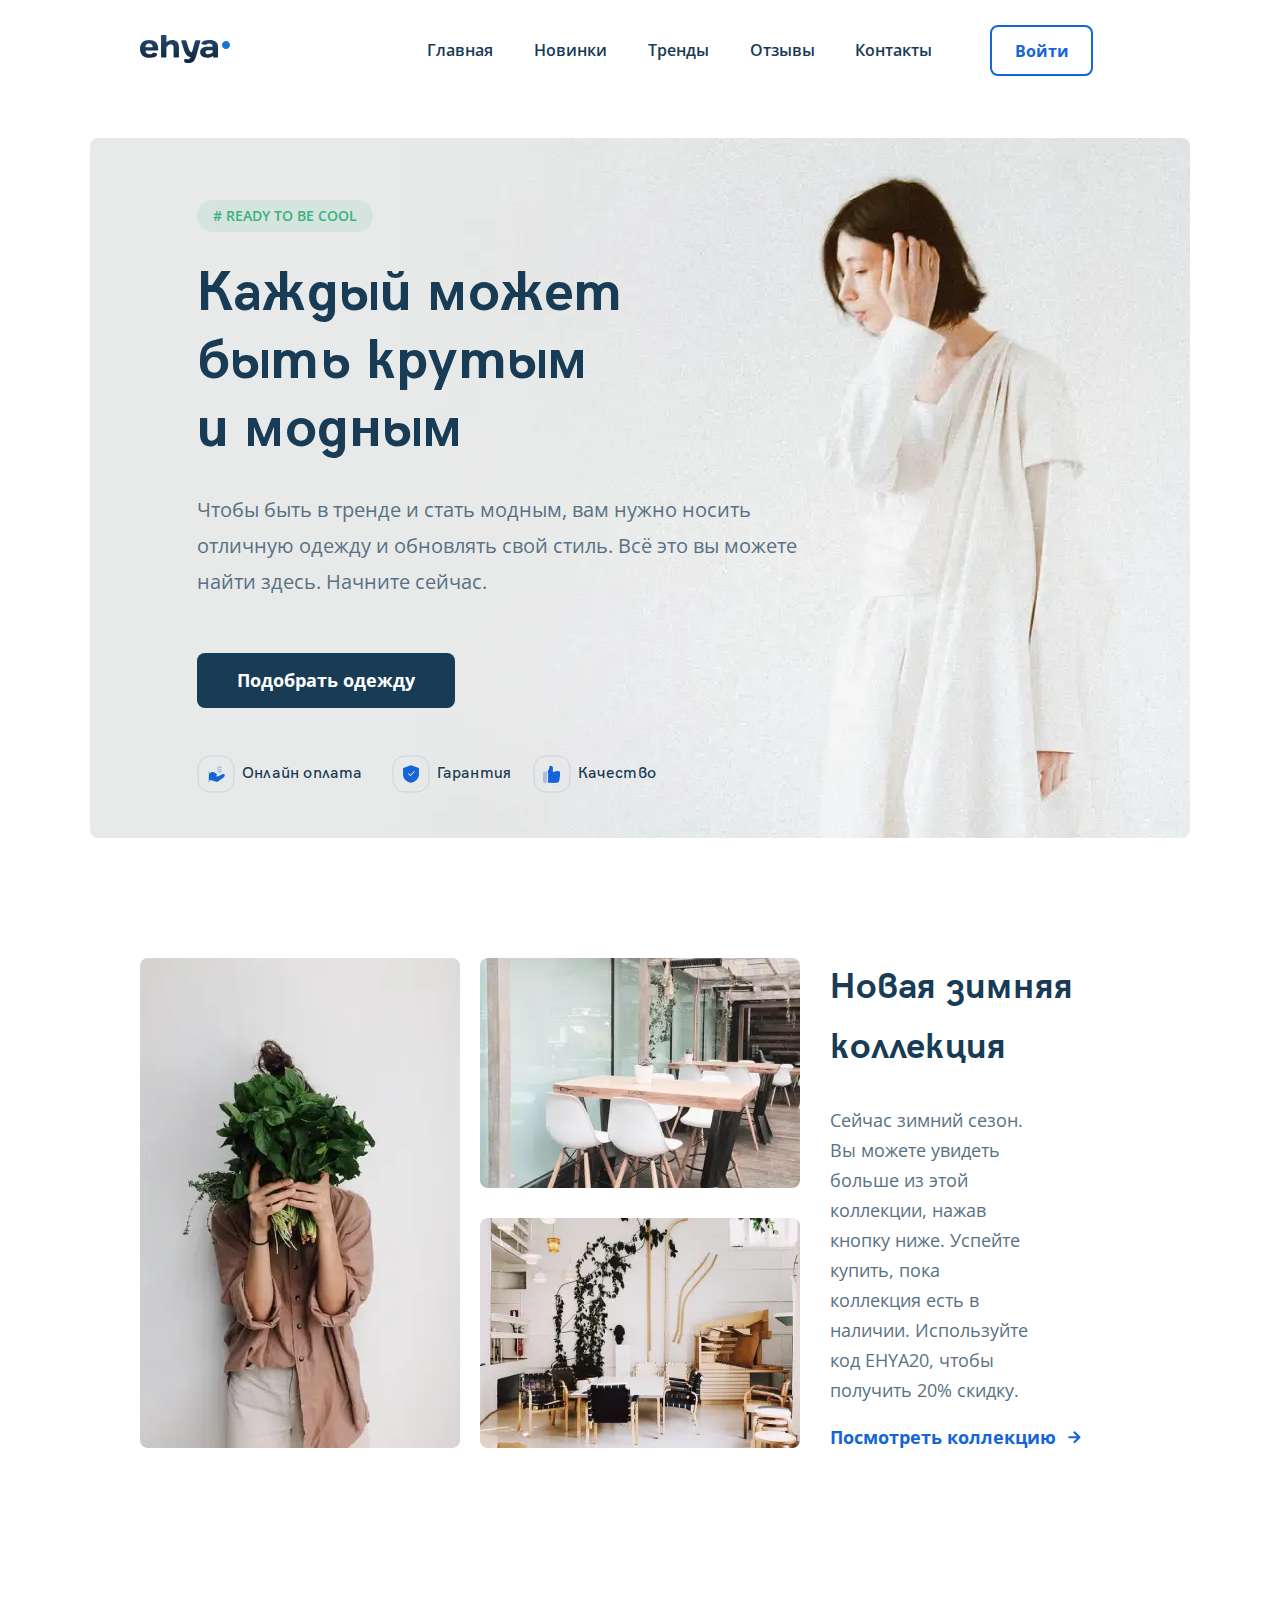
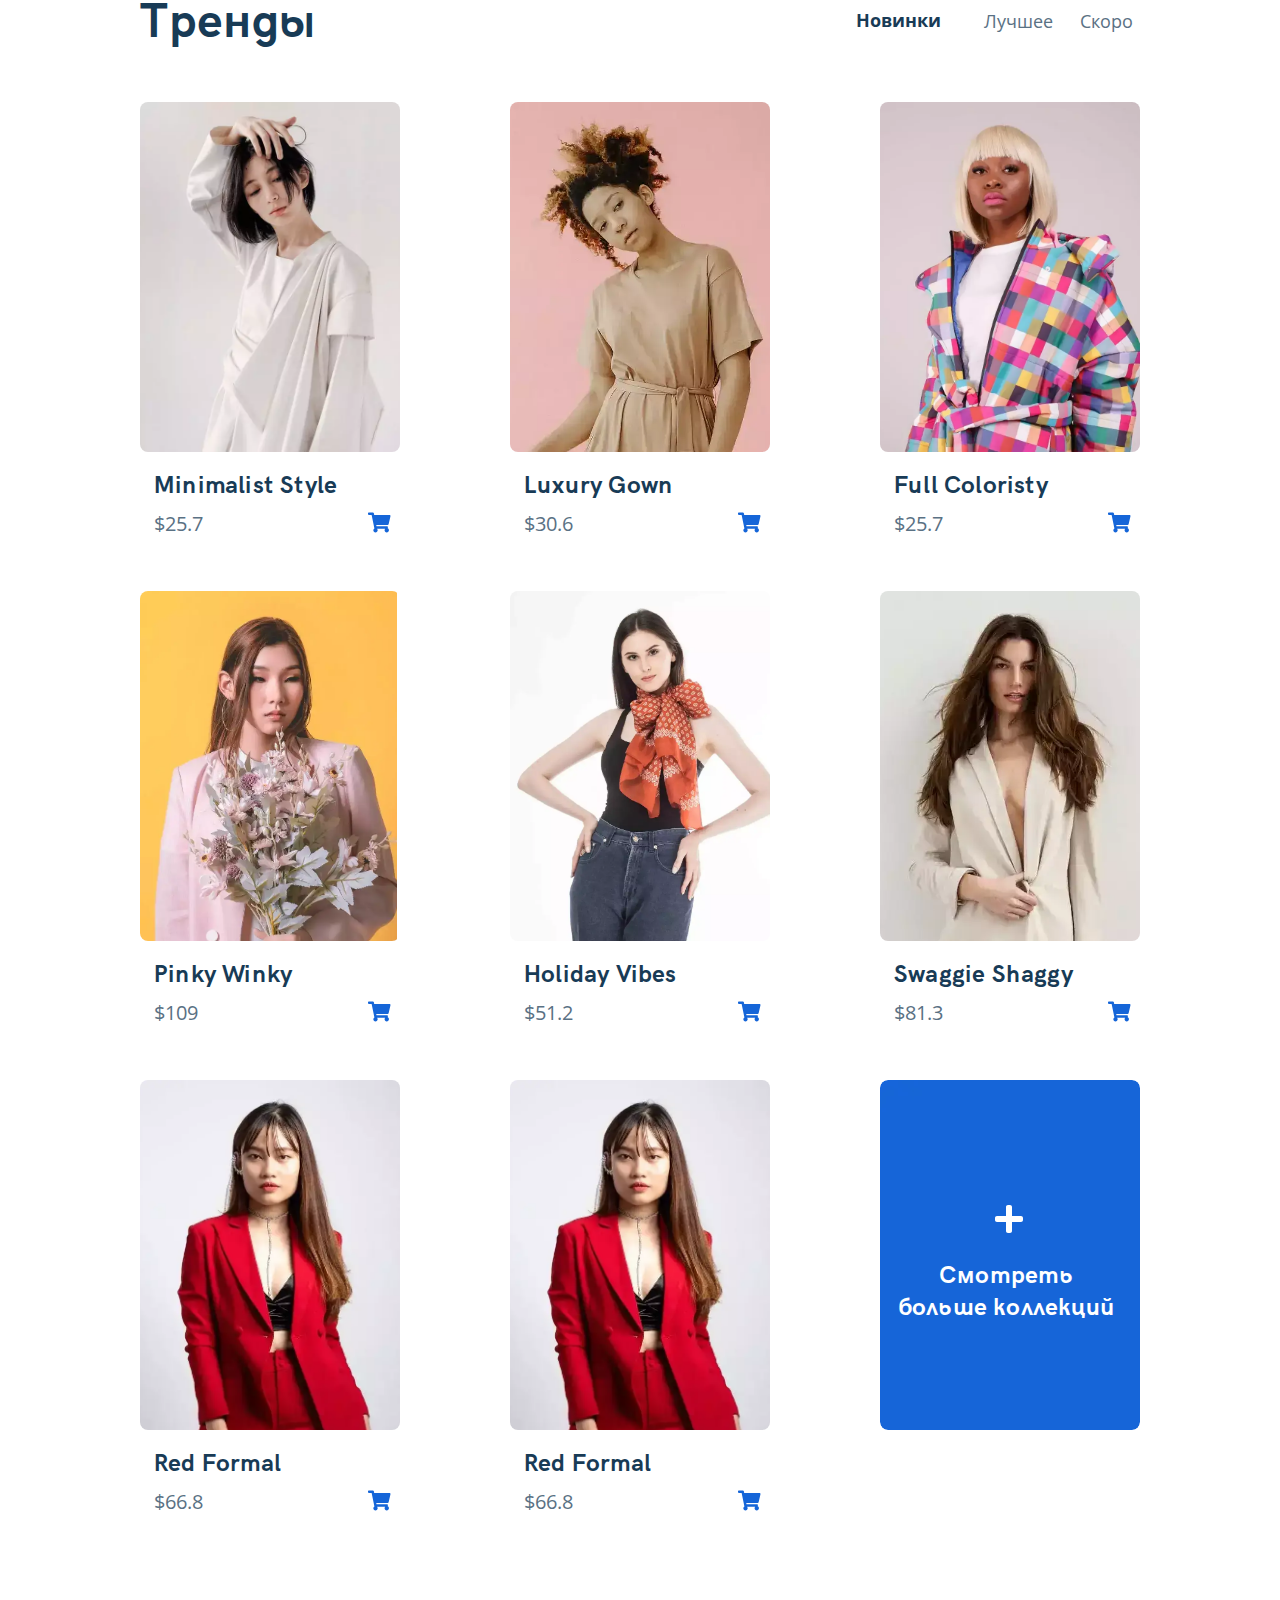
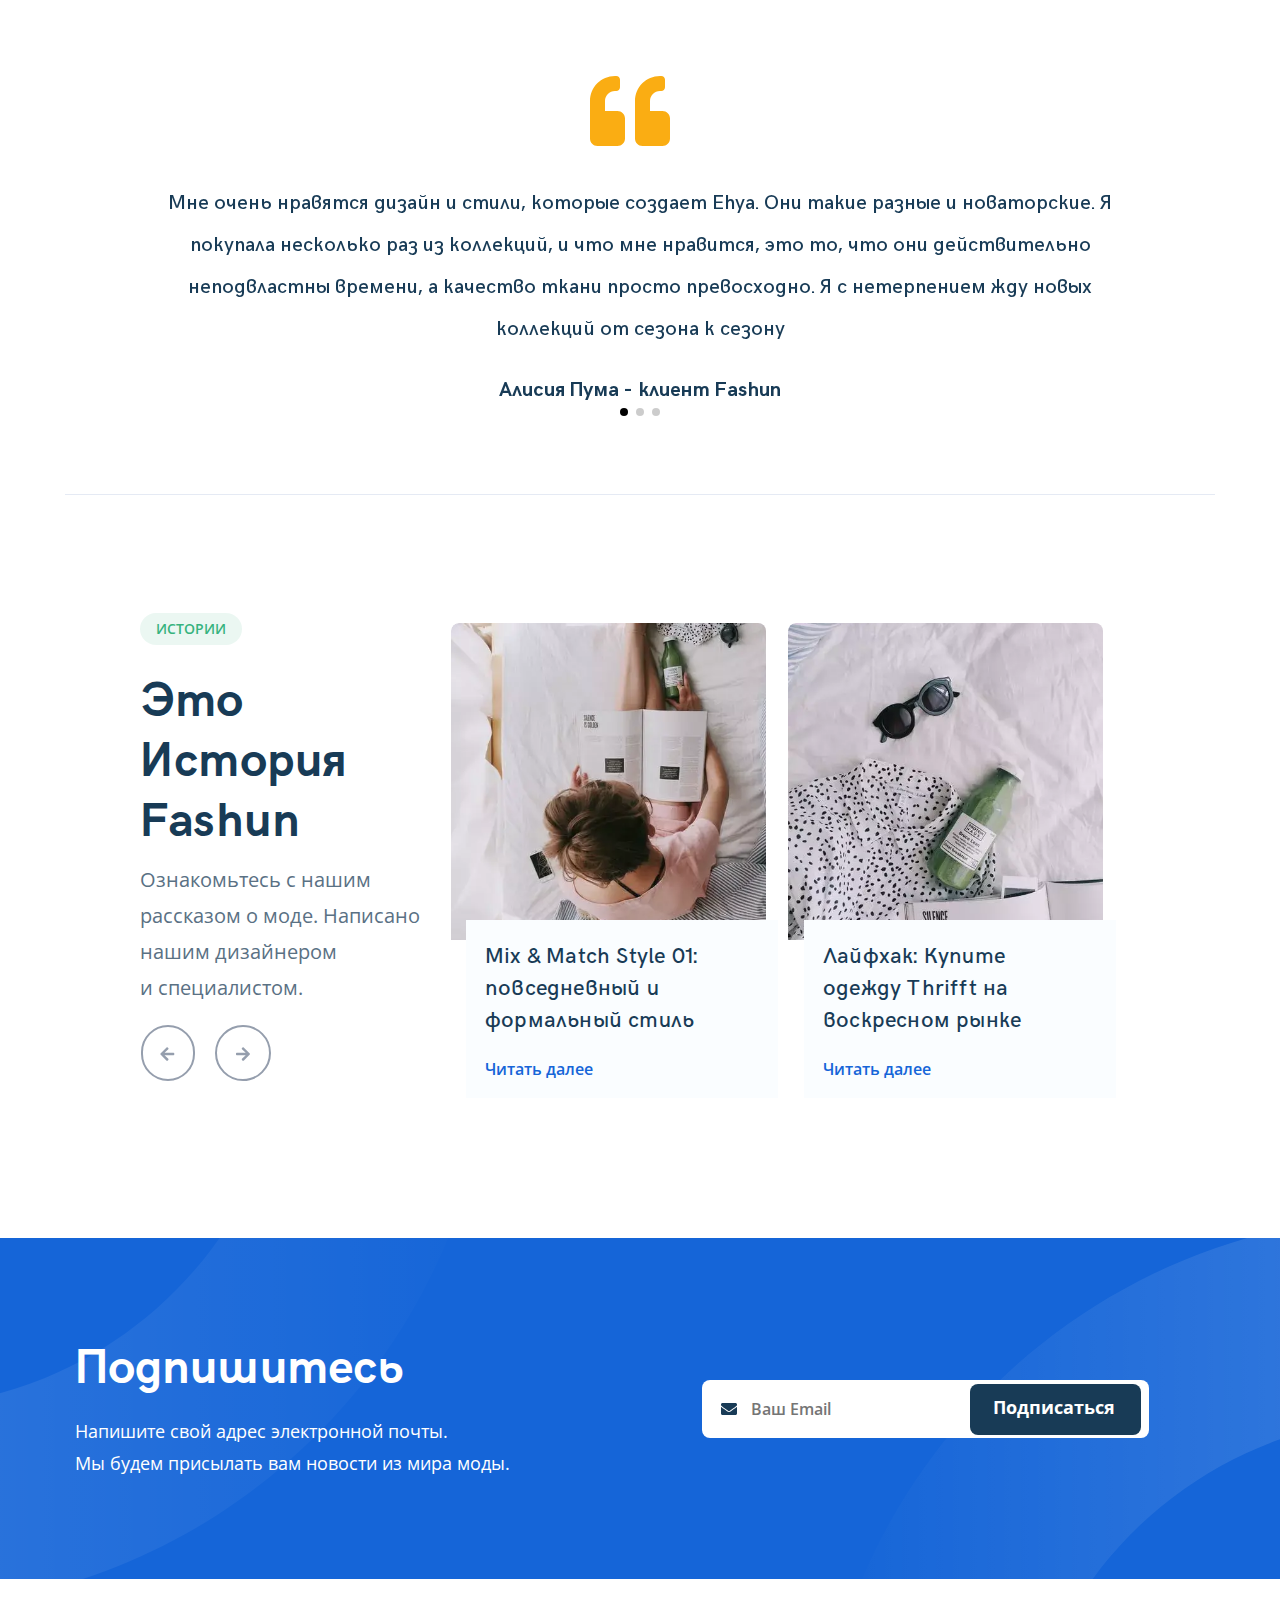
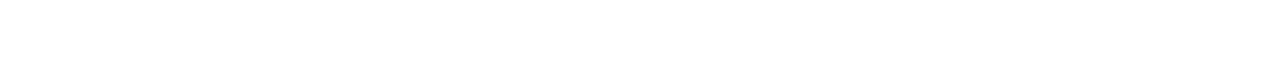
==== index.html @ 3ebfe0fa "create:newsletter section" ====
<!DOCTYPE html>
<html lang="ru">
  <head>
    <meta charset="UTF-8" />
    <meta name="viewport" content="width=device-width, initial-scale=1.0" />
    <title>БРЕНДОВАЯ ОДЕЖДА EHYA</title>
    <link rel="stylesheet" href="css/style.css" class="css" />
    <link rel="stylesheet" href="css/swiper-bundle.min.css" class="css" />
    <link rel="preconnect" href="https://fonts.gstatic.com" />
    <link
      href="https://fonts.googleapis.com/css2?family=Open+Sans:wght@300;400;600;700;800&display=swap"
      rel="stylesheet"
    />
    <link rel="shortcut icon" href="img/favicon.ico" type="image/x-icon" />
    <link rel="icon" href="img/favicon.ico" type="image/x-icon" />
    <link
      type="image/png"
      sizes="48x48"
      rel="icon"
      href="img/favicon-32x32.png"
    />
  </head>
  <body>
    <header class="navbar navbar__mobile">
      <div class="container">
        <div class="navbar-top navbar-top__mobile">
          <div class="logo">
            <a href="#" class="logo">
              <img src="img/logo.svg" alt="Logo: EHYA" class="logo__image" />
            </a>
          </div>
          <div class="navbar-menu">
            <div class="navbar__links">
              <ul class="navbar__list">
                <li class="navbar__item">
                  <a href="#" class="navbar-menu__link">Главная</a>
                </li>
                <li class="navbar__item">
                  <a href="#new" class="navbar-menu__link">Новинки</a>
                </li>
                <li class="navbar__item">
                  <a href="#trends" class="navbar-menu__link">Тренды</a>
                </li>
                <li class="navbar__item">
                  <a href="#reviews" class="navbar-menu__link">Отзывы</a>
                </li>
                <li class="navbar__item">
                  <a href="#" class="navbar-menu__link">Контакты</a>
                </li>
              </ul>
              <div class="navbar__username navbar__username--mobile">
                <button
                  data-toggle="modal"
                  class="menu-button navbar-top__menu-button navbar-top__menu-button--mobile"
                >
                  Войти
                </button>
              </div>
            </div>
          </div>
          <div class="navbar__username">
            <button
              class="menu-button navbar-top__menu-button navbar-top__menu-button--max"
              data-toggle="modal"
            >
              Войти
            </button>
          </div>
          <div class="navbar-top__menu-line"></div>
          <button
            class="menu-btn navbar-top__menu-button navbar-top__line-button navbar-top__menu-button--mini"
          >
            <img
              src="img/menu-btn.png"
              alt="image"
              class="navbar-top__menu-image navbar-top__menu-line"
            />

            <!--   <span class="navbar-top__menu-line"></span>
            <span class="navbar-top__menu-line"></span>
            <span class="navbar-top__menu-line"></span> -->
          </button>
          <!-- <button class="menu-btn navbar-top__menu-button">
            <img src="img/close-icon2.png" alt="Icon: Close Icon" />
          </button> -->
          <!--/.navbar-top-->
        </div>
        <!-- /. container -->
      </div>
      <div class="mainscreen">
        <div class="mainscreen-wrapper">
          <div class="mainscreen-info">
            <button class="mainscreen__button-label"># ready to be cool</button>
            <h1 class="mainscreen-title">
              Каждый может<br />
              быть крутым <br />
              и модным
            </h1>
            <div class="mainscreen-text">
              <span class="mainscreen__text">
                Чтобы быть в тренде и стать модным, вам нужно носить отличную
                одежду и обновлять свой стиль. Всё это вы можете найти здесь.
                Начните сейчас.
              </span>
            </div>
            <button class="mainscreen__button-choise">Подобрать одежду</button>
          </div>
          <div class="mainscreen-conditions">
            <div class="mainscreen-conditions__mini">
              <div class="mainscreen-payment">
                <a href="#" class="mainscreen-payment__link"
                  ><svg
                    class="mainscreen-payment-icon"
                    width="38"
                    height="38"
                    viewBox="0 0 38 38"
                    fill="none"
                    xmlns="http://www.w3.org/2000/svg"
                  >
                    <g opacity="0.2">
                      <rect
                        x="1"
                        y="1"
                        width="36"
                        height="36"
                        rx="12"
                        stroke="#1565D8"
                        stroke-width="0.75"
                      />
                    </g>
                    <path
                      fill-rule="evenodd"
                      clip-rule="evenodd"
                      d="M19.663 20.6181C20.1854 19.483 19.7039 18.5478 18.3738 17.9686L16.1701 17.0587C15.4562 16.7639 14.6382 16.8854 14.0406 17.3749L12.014 19.0349L11.955 19.6259L11.8601 24.4599V25.2999H14.3121L19.3127 26.7208C19.9436 26.9 20.6219 26.7738 21.1462 26.3797C24.4412 23.9031 26.6427 22.2307 26.9761 21.9207C27.7844 21.1692 28.1026 20.3336 27.5267 19.51C27.0612 18.8442 26.2761 18.7732 25.3031 19.2137L20.5707 21.6205L19.24 21.1974C19.4116 21.0494 19.5531 20.8568 19.663 20.6181Z"
                      fill="#1565D8"
                    />
                    <path
                      opacity="0.3"
                      fill-rule="evenodd"
                      clip-rule="evenodd"
                      d="M24.2107 11.8609H23.2001V11.6505C23.2001 11.3023 22.918 11.02 22.5701 11.02C22.2221 11.02 21.9401 11.3023 21.9401 11.6505V11.8609H21.7418C20.9299 11.8609 20.2718 12.5198 20.2718 13.3323V13.7534C20.2718 14.566 20.9299 15.2248 21.7418 15.2248H23.4101C23.526 15.2248 23.6201 15.319 23.6201 15.4353V15.8551C23.6201 15.9714 23.526 16.0655 23.4101 16.0655H21.4824C21.3892 15.8444 21.1736 15.6881 20.9209 15.6804C20.5731 15.6698 20.2826 15.9434 20.2721 16.2914L20.2604 16.6768C20.2496 17.0323 20.5346 17.3265 20.8901 17.3265H21.9401V17.5296C21.9401 17.8777 22.2221 18.16 22.5701 18.16C22.918 18.16 23.2001 17.8777 23.2001 17.5296V17.3265H23.4101C24.222 17.3265 24.8801 16.6677 24.8801 15.8551V15.4353C24.8801 14.6227 24.222 13.9639 23.4101 13.9639H21.7418C21.6258 13.9639 21.5318 13.8697 21.5318 13.7534V13.3323C21.5318 13.216 21.6258 13.1219 21.7418 13.1219H23.6631C23.7726 13.314 23.979 13.4402 24.2107 13.4402C24.5587 13.4402 24.8407 13.1579 24.8407 12.8097V12.4914C24.8407 12.1433 24.5587 11.8609 24.2107 11.8609ZM11.4401 17.95H11.6501V25.93H11.4401C11.0921 25.93 10.8101 26.2121 10.8101 26.56C10.8101 26.908 11.0921 27.19 11.4401 27.19H12.2801C12.628 27.19 12.9101 26.908 12.9101 26.56V17.32C12.9101 16.9721 12.628 16.69 12.2801 16.69H11.4401C11.0921 16.69 10.8101 16.9721 10.8101 17.32C10.8101 17.668 11.0921 17.95 11.4401 17.95Z"
                      fill="#1565D8"
                    />
                  </svg>
                  <span class="mainscreen-paytext">Онлайн оплата</span></a
                >
              </div>
              <div class="mainscreen-guarantee">
                <a href="#" class="mainscreen-guarantee__link"
                  ><svg
                    class="mainscreen-guarantee-icon"
                    width="38"
                    height="38"
                    viewBox="0 0 38 38"
                    fill="none"
                    xmlns="http://www.w3.org/2000/svg"
                  >
                    <g opacity="0.2">
                      <rect
                        x="1"
                        y="1"
                        width="36"
                        height="36"
                        rx="12"
                        stroke="#1565D8"
                        stroke-width="0.75"
                      />
                    </g>
                    <path
                      fill-rule="evenodd"
                      clip-rule="evenodd"
                      d="M26.7027 12.9349L19.1427 10.2049C19.0505 10.1716 18.9496 10.1716 18.8574 10.2049L11.2974 12.9349C11.1309 12.995 11.02 13.153 11.02 13.3299V18.9999C11.02 23.4524 13.6791 26.407 18.8912 27.8056C18.9634 27.825 19.0395 27.8247 19.1116 27.8048C24.3219 26.3685 26.98 23.4151 26.98 18.9999V13.3299C26.98 13.153 26.8691 12.995 26.7027 12.9349ZM16.1005 18.2653C16.2685 18.1054 16.5344 18.112 16.6943 18.28L18.3933 20.0656L21.9612 16.1953C22.1184 16.0247 22.3841 16.0139 22.5547 16.1711C22.7252 16.3284 22.736 16.5941 22.5788 16.7646L18.707 20.9646C18.5424 21.1431 18.2613 21.1453 18.0939 20.9695L16.0858 18.859C15.9259 18.691 15.9325 18.4252 16.1005 18.2653Z"
                      fill="#1565D8"
                    />
                  </svg>

                  <span class="mainscreen-guartext">Гарантия</span></a
                >
              </div>
            </div>

            <div class="mainscreen-quality">
              <a href="#" class="mainscreen-quality__link">
                <svg
                  class="mainscreen-quality-icon"
                  width="38"
                  height="38"
                  viewBox="0 0 38 38"
                  fill="none"
                  xmlns="http://www.w3.org/2000/svg"
                >
                  <g opacity="0.2">
                    <rect
                      x="1"
                      y="1"
                      width="36"
                      height="36"
                      rx="12"
                      stroke="#1565D8"
                      stroke-width="0.75"
                    />
                  </g>
                  <path
                    fill-rule="evenodd"
                    clip-rule="evenodd"
                    d="M14.5336 16.7436C15.6375 15.1749 16.3266 13.3747 16.603 11.3368C16.6293 11.1427 16.7668 10.9812 16.9554 10.9229C18.8565 10.3345 19.9373 11.2694 19.9195 13.4012C19.916 13.815 19.8969 14.1828 19.8562 14.7454C19.7654 16.0019 19.7726 16.3448 19.9133 16.5755C20.0486 16.7973 20.4876 16.873 21.5259 16.6759C21.8535 16.6137 22.1822 16.5432 22.5462 16.4585C22.7069 16.4211 23.8644 16.1387 24.1603 16.0748C24.7246 15.953 25.1296 15.9014 25.4857 15.9232C26.4504 15.9824 26.9623 16.6035 27.0507 17.7935C27.2065 19.8891 26.7252 24.0985 26.245 25.6489C25.7543 27.2333 24.8986 27.8314 22.8444 27.8675C21.5237 27.8907 19.4925 27.8907 16.7412 27.8674C16.0389 27.8511 15.4024 27.7151 14.8363 27.4608C14.9952 27.1318 15.0842 26.7632 15.0842 26.374V18.31C15.0842 17.718 14.8783 17.1737 14.5336 16.7436Z"
                    fill="#1565D8"
                  />
                  <path
                    opacity="0.3"
                    fill-rule="evenodd"
                    clip-rule="evenodd"
                    d="M11.5253 16.7981C10.6829 16.7981 10 17.475 10 18.3101V26.3741C10 27.2092 10.6829 27.8861 11.5253 27.8861H12.5421C13.3845 27.8861 14.0674 27.2092 14.0674 26.3741V18.3101C14.0674 17.475 13.3845 16.7981 12.5421 16.7981H11.5253Z"
                    fill="#1565D8"
                  />
                </svg>
                <span class="mainscreen-qualtext">Качество</span></a
              >
            </div>
          </div>
        </div>
        <!-- /. container-header -->
      </div>
    </header>
    <section class="new">
      <div class="container container-new">
        <div class="new-image">
          <div class="new-green">
            <img
              src="img/green.webp"
              class="new__green-image"
              alt="foto: girl with green bush"
            />
          </div>
          <div class="new-furniture">
            <div class="new-furniture__chair">
              <img
                src="img/chair.webp"
                class="new__chair"
                alt="foto: chairs and tables"
              />
            </div>
            <div class="new-furniture__tree">
              <img
                src="img/tree.webp"
                class="new__tree"
                alt="foto: room with a tree"
              />
            </div>
          </div>
        </div>
        <div class="new-article">
          <h2 class="new-title">Новая зимняя коллекция</h2>
          <div class="new-text">
            Сейчас зимний сезон. Вы можете увидеть больше из этой коллекции,
            нажав кнопку ниже. Успейте купить, пока коллекция есть в наличии.
            Используйте код EHYA20, чтобы получить 20%&nbsp;скидку.
          </div>
          <div class="new-look">
            <a href="#" class="new-look__link">Посмотреть коллекцию</a>
            <img
              src="img/Icon-new.svg"
              class="new-look__image"
              alt="icon: forward arrow"
            />
          </div>
        </div>
      </div>
      <!-- /. container-new -->
    </section>
    <!-- /. section.new -->
    <section class="trends">
      <div class="container container-trends">
        <div class="trends__wrapper-tabs">
          <h2 class="trends-title" id="trends">Тренды</h2>

          <ul class="tabs trends-tabs">
            <li
              data-target="#new"
              class="tabs__item tabs__item--active trends-tabs__item trends-tabs__item--active"
            >
              Новинки
            </li>
            <li data-target="#best" class="tabs__item trends-tabs__item">
              Лучшее
            </li>
            <li data-target="#soon" class="tabs__item trends-tabs__item">
              Скоро
            </li>
          </ul>
        </div>

        <ul class="content trends-content">
          <li
            id="new"
            class="content__item content__item--active trends-content__item trends-content__item--active"
          >
            <div class="trends-market">
              <div class="trends-card">
                <div class="trends-image">
                  <img
                    src="img/mstyle.webp"
                    alt="image: foto girl in white"
                    class="trends-img trends-img__mstyle"
                  />
                </div>
                <a href="#" class="trends-link">Minimalist Style</a>
                <div class="trends-shop">
                  <div class="trends-price">$25.7</div>
                  <div class="trends-basket">
                    <a href="#" class="trends__basket-icon" target="_blank">
                      <svg
                        class="trends__basket-svg"
                        width="23"
                        height="21"
                        viewBox="0 0 23 21"
                        fill="none"
                        xmlns="http://www.w3.org/2000/svg"
                      >
                        <path
                          d="M20.625 12.2969L22.4609 4.17188C22.5781 3.58594 22.1484 3 21.5234 3H6.21094L5.85938 1.28125C5.74219 0.851562 5.35156 0.5 4.92188 0.5H0.9375C0.390625 0.5 0 0.929688 0 1.4375V2.0625C0 2.60938 0.390625 3 0.9375 3H3.63281L6.40625 16.4375C5.74219 16.8281 5.3125 17.5312 5.3125 18.3125C5.3125 19.5234 6.28906 20.5 7.5 20.5C8.67188 20.5 9.6875 19.5234 9.6875 18.3125C9.6875 17.7266 9.41406 17.1797 9.02344 16.75H17.1875C16.7969 17.1797 16.5625 17.7266 16.5625 18.3125C16.5625 19.5234 17.5391 20.5 18.75 20.5C19.9219 20.5 20.9375 19.5234 20.9375 18.3125C20.9375 17.4531 20.4297 16.7109 19.6875 16.3594L19.8828 15.4219C20.0391 14.8359 19.5703 14.25 18.9844 14.25H8.51562L8.24219 13H19.6875C20.1172 13 20.5078 12.7266 20.625 12.2969Z"
                          fill="#1565D8"
                        />
                      </svg>
                    </a>
                  </div>
                </div>
              </div>
              <!-- /trend-card -->
              <div class="trends-card">
                <div class="trends-image">
                  <img
                    src="img/luxstyle.webp"
                    alt="image: foto girl in gold"
                    class="trends-img trends-img__luxstyle"
                  />
                </div>
                <a href="#" class="trends-link">Luxury Gown</a>
                <div class="trends-shop">
                  <div class="trends-price">$30.6</div>
                  <div class="trends-basket">
                    <a href="#" class="trends__basket-icon" target="_blank">
                      <svg
                        class="trends__basket-svg"
                        width="23"
                        height="21"
                        viewBox="0 0 23 21"
                        fill="none"
                        xmlns="http://www.w3.org/2000/svg"
                      >
                        <path
                          d="M20.625 12.2969L22.4609 4.17188C22.5781 3.58594 22.1484 3 21.5234 3H6.21094L5.85938 1.28125C5.74219 0.851562 5.35156 0.5 4.92188 0.5H0.9375C0.390625 0.5 0 0.929688 0 1.4375V2.0625C0 2.60938 0.390625 3 0.9375 3H3.63281L6.40625 16.4375C5.74219 16.8281 5.3125 17.5312 5.3125 18.3125C5.3125 19.5234 6.28906 20.5 7.5 20.5C8.67188 20.5 9.6875 19.5234 9.6875 18.3125C9.6875 17.7266 9.41406 17.1797 9.02344 16.75H17.1875C16.7969 17.1797 16.5625 17.7266 16.5625 18.3125C16.5625 19.5234 17.5391 20.5 18.75 20.5C19.9219 20.5 20.9375 19.5234 20.9375 18.3125C20.9375 17.4531 20.4297 16.7109 19.6875 16.3594L19.8828 15.4219C20.0391 14.8359 19.5703 14.25 18.9844 14.25H8.51562L8.24219 13H19.6875C20.1172 13 20.5078 12.7266 20.625 12.2969Z"
                          fill="#1565D8"
                        />
                      </svg>
                    </a>
                  </div>
                </div>
              </div>
              <!-- /trend-card -->
              <div class="trends-card">
                <div class="trends-image">
                  <img
                    src="img/fullstyle.webp"
                    alt="image: foto girl in rainbow"
                    class="trends-img trends-img__fullstyle"
                  />
                </div>
                <a href="#" class="trends-link">Full Coloristy</a>
                <div class="trends-shop">
                  <div class="trends-price">$25.7</div>
                  <div class="trends-basket">
                    <a href="#" class="trends__basket-icon" target="_blank">
                      <svg
                        class="trends__basket-svg"
                        width="23"
                        height="21"
                        viewBox="0 0 23 21"
                        fill="none"
                        xmlns="http://www.w3.org/2000/svg"
                      >
                        <path
                          d="M20.625 12.2969L22.4609 4.17188C22.5781 3.58594 22.1484 3 21.5234 3H6.21094L5.85938 1.28125C5.74219 0.851562 5.35156 0.5 4.92188 0.5H0.9375C0.390625 0.5 0 0.929688 0 1.4375V2.0625C0 2.60938 0.390625 3 0.9375 3H3.63281L6.40625 16.4375C5.74219 16.8281 5.3125 17.5312 5.3125 18.3125C5.3125 19.5234 6.28906 20.5 7.5 20.5C8.67188 20.5 9.6875 19.5234 9.6875 18.3125C9.6875 17.7266 9.41406 17.1797 9.02344 16.75H17.1875C16.7969 17.1797 16.5625 17.7266 16.5625 18.3125C16.5625 19.5234 17.5391 20.5 18.75 20.5C19.9219 20.5 20.9375 19.5234 20.9375 18.3125C20.9375 17.4531 20.4297 16.7109 19.6875 16.3594L19.8828 15.4219C20.0391 14.8359 19.5703 14.25 18.9844 14.25H8.51562L8.24219 13H19.6875C20.1172 13 20.5078 12.7266 20.625 12.2969Z"
                          fill="#1565D8"
                        />
                      </svg>
                    </a>
                  </div>
                </div>
              </div>
              <!-- /trend-card -->
              <div class="trends-card">
                <div class="trends-image">
                  <img
                    src="img/pinkystyle.webp"
                    alt="image: foto girl in pinky"
                    class="trends-img trends-img__pinkystyle"
                  />
                </div>
                <a href="#" class="trends-link">Pinky Winky</a>
                <div class="trends-shop">
                  <div class="trends-price">$109</div>
                  <div class="trends-basket">
                    <a href="#" class="trends__basket-icon" target="_blank">
                      <svg
                        class="trends__basket-svg"
                        width="23"
                        height="21"
                        viewBox="0 0 23 21"
                        fill="none"
                        xmlns="http://www.w3.org/2000/svg"
                      >
                        <path
                          d="M20.625 12.2969L22.4609 4.17188C22.5781 3.58594 22.1484 3 21.5234 3H6.21094L5.85938 1.28125C5.74219 0.851562 5.35156 0.5 4.92188 0.5H0.9375C0.390625 0.5 0 0.929688 0 1.4375V2.0625C0 2.60938 0.390625 3 0.9375 3H3.63281L6.40625 16.4375C5.74219 16.8281 5.3125 17.5312 5.3125 18.3125C5.3125 19.5234 6.28906 20.5 7.5 20.5C8.67188 20.5 9.6875 19.5234 9.6875 18.3125C9.6875 17.7266 9.41406 17.1797 9.02344 16.75H17.1875C16.7969 17.1797 16.5625 17.7266 16.5625 18.3125C16.5625 19.5234 17.5391 20.5 18.75 20.5C19.9219 20.5 20.9375 19.5234 20.9375 18.3125C20.9375 17.4531 20.4297 16.7109 19.6875 16.3594L19.8828 15.4219C20.0391 14.8359 19.5703 14.25 18.9844 14.25H8.51562L8.24219 13H19.6875C20.1172 13 20.5078 12.7266 20.625 12.2969Z"
                          fill="#1565D8"
                        />
                      </svg>
                    </a>
                  </div>
                </div>
              </div>
              <!-- /trend-card -->
              <div class="trends-card">
                <div class="trends-image">
                  <img
                    src="img/holystyle.webp"
                    alt="image: foto girl in casual"
                    class="trends-img trends-img__holystyle"
                  />
                </div>
                <a href="#" class="trends-link">Holiday Vibes</a>
                <div class="trends-shop">
                  <div class="trends-price">$51.2</div>
                  <div class="trends-basket">
                    <a href="#" class="trends__basket-icon" target="_blank">
                      <svg
                        class="trends__basket-svg"
                        width="23"
                        height="21"
                        viewBox="0 0 23 21"
                        fill="none"
                        xmlns="http://www.w3.org/2000/svg"
                      >
                        <path
                          d="M20.625 12.2969L22.4609 4.17188C22.5781 3.58594 22.1484 3 21.5234 3H6.21094L5.85938 1.28125C5.74219 0.851562 5.35156 0.5 4.92188 0.5H0.9375C0.390625 0.5 0 0.929688 0 1.4375V2.0625C0 2.60938 0.390625 3 0.9375 3H3.63281L6.40625 16.4375C5.74219 16.8281 5.3125 17.5312 5.3125 18.3125C5.3125 19.5234 6.28906 20.5 7.5 20.5C8.67188 20.5 9.6875 19.5234 9.6875 18.3125C9.6875 17.7266 9.41406 17.1797 9.02344 16.75H17.1875C16.7969 17.1797 16.5625 17.7266 16.5625 18.3125C16.5625 19.5234 17.5391 20.5 18.75 20.5C19.9219 20.5 20.9375 19.5234 20.9375 18.3125C20.9375 17.4531 20.4297 16.7109 19.6875 16.3594L19.8828 15.4219C20.0391 14.8359 19.5703 14.25 18.9844 14.25H8.51562L8.24219 13H19.6875C20.1172 13 20.5078 12.7266 20.625 12.2969Z"
                          fill="#1565D8"
                        />
                      </svg>
                    </a>
                  </div>
                </div>
              </div>
              <!-- /trend-card -->
              <div class="trends-card">
                <div class="trends-image">
                  <img
                    src="img/swstyle.webp"
                    alt="image: foto girl in white2"
                    class="trends-img trends-img__swstyle"
                  />
                </div>
                <a href="#" class="trends-link">Swaggie Shaggy</a>
                <div class="trends-shop">
                  <div class="trends-price">$81.3</div>
                  <div class="trends-basket">
                    <a href="#" class="trends__basket-icon" target="_blank">
                      <svg
                        class="trends__basket-svg"
                        width="23"
                        height="21"
                        viewBox="0 0 23 21"
                        fill="none"
                        xmlns="http://www.w3.org/2000/svg"
                      >
                        <path
                          d="M20.625 12.2969L22.4609 4.17188C22.5781 3.58594 22.1484 3 21.5234 3H6.21094L5.85938 1.28125C5.74219 0.851562 5.35156 0.5 4.92188 0.5H0.9375C0.390625 0.5 0 0.929688 0 1.4375V2.0625C0 2.60938 0.390625 3 0.9375 3H3.63281L6.40625 16.4375C5.74219 16.8281 5.3125 17.5312 5.3125 18.3125C5.3125 19.5234 6.28906 20.5 7.5 20.5C8.67188 20.5 9.6875 19.5234 9.6875 18.3125C9.6875 17.7266 9.41406 17.1797 9.02344 16.75H17.1875C16.7969 17.1797 16.5625 17.7266 16.5625 18.3125C16.5625 19.5234 17.5391 20.5 18.75 20.5C19.9219 20.5 20.9375 19.5234 20.9375 18.3125C20.9375 17.4531 20.4297 16.7109 19.6875 16.3594L19.8828 15.4219C20.0391 14.8359 19.5703 14.25 18.9844 14.25H8.51562L8.24219 13H19.6875C20.1172 13 20.5078 12.7266 20.625 12.2969Z"
                          fill="#1565D8"
                        />
                      </svg>
                    </a>
                  </div>
                </div>
              </div>
              <!-- /trend-card -->
              <div class="trends-card">
                <div class="trends-image">
                  <img
                    src="img/redstyle.webp"
                    alt="image: foto girl in red"
                    class="trends-img trends-img__redstyle"
                  />
                </div>
                <a href="#" class="trends-link">Red Formal</a>
                <div class="trends-shop">
                  <div class="trends-price">$66.8</div>
                  <div class="trends-basket">
                    <a href="#" class="trends__basket-icon" target="_blank">
                      <svg
                        class="trends__basket-svg"
                        width="23"
                        height="21"
                        viewBox="0 0 23 21"
                        fill="none"
                        xmlns="http://www.w3.org/2000/svg"
                      >
                        <path
                          d="M20.625 12.2969L22.4609 4.17188C22.5781 3.58594 22.1484 3 21.5234 3H6.21094L5.85938 1.28125C5.74219 0.851562 5.35156 0.5 4.92188 0.5H0.9375C0.390625 0.5 0 0.929688 0 1.4375V2.0625C0 2.60938 0.390625 3 0.9375 3H3.63281L6.40625 16.4375C5.74219 16.8281 5.3125 17.5312 5.3125 18.3125C5.3125 19.5234 6.28906 20.5 7.5 20.5C8.67188 20.5 9.6875 19.5234 9.6875 18.3125C9.6875 17.7266 9.41406 17.1797 9.02344 16.75H17.1875C16.7969 17.1797 16.5625 17.7266 16.5625 18.3125C16.5625 19.5234 17.5391 20.5 18.75 20.5C19.9219 20.5 20.9375 19.5234 20.9375 18.3125C20.9375 17.4531 20.4297 16.7109 19.6875 16.3594L19.8828 15.4219C20.0391 14.8359 19.5703 14.25 18.9844 14.25H8.51562L8.24219 13H19.6875C20.1172 13 20.5078 12.7266 20.625 12.2969Z"
                          fill="#1565D8"
                        />
                      </svg>
                    </a>
                  </div>
                </div>
              </div>
              <!-- /trend-card -->
              <div class="trends-card trends-card--none">
                <div class="trends-image">
                  <img
                    src="img/redstyle.webp"
                    alt="image: foto girl in red"
                    class="trends-img trends-img__redstyle"
                  />
                </div>
                <a href="#" class="trends-link">Red Formal</a>
                <div class="trends-shop">
                  <div class="trends-price">$66.8</div>
                  <div class="trends-basket">
                    <a href="#" class="trends__basket-icon" target="_blank">
                      <svg
                        class="trends__basket-svg"
                        width="23"
                        height="21"
                        viewBox="0 0 23 21"
                        fill="none"
                        xmlns="http://www.w3.org/2000/svg"
                      >
                        <path
                          d="M20.625 12.2969L22.4609 4.17188C22.5781 3.58594 22.1484 3 21.5234 3H6.21094L5.85938 1.28125C5.74219 0.851562 5.35156 0.5 4.92188 0.5H0.9375C0.390625 0.5 0 0.929688 0 1.4375V2.0625C0 2.60938 0.390625 3 0.9375 3H3.63281L6.40625 16.4375C5.74219 16.8281 5.3125 17.5312 5.3125 18.3125C5.3125 19.5234 6.28906 20.5 7.5 20.5C8.67188 20.5 9.6875 19.5234 9.6875 18.3125C9.6875 17.7266 9.41406 17.1797 9.02344 16.75H17.1875C16.7969 17.1797 16.5625 17.7266 16.5625 18.3125C16.5625 19.5234 17.5391 20.5 18.75 20.5C19.9219 20.5 20.9375 19.5234 20.9375 18.3125C20.9375 17.4531 20.4297 16.7109 19.6875 16.3594L19.8828 15.4219C20.0391 14.8359 19.5703 14.25 18.9844 14.25H8.51562L8.24219 13H19.6875C20.1172 13 20.5078 12.7266 20.625 12.2969Z"
                          fill="#1565D8"
                        />
                      </svg>
                    </a>
                  </div>
                </div>
              </div>
              <!-- /trend-card -->
              <div class="trends-card trends-card__show">
                <div class="trends-image trends-image__show">
                  <a href="#" class="trends-image trends-image__show-link"
                    ><img
                      src="img/fon1.webp"
                      alt="image: fon"
                      class="trends-img trends-img__none"
                  /></a>
                  <a href="#" class="trends-image__see"
                    >Смотреть <br />
                    больше коллекций</a
                  >
                  <div class="trends-plus">
                    <img
                      src="img/plus.svg"
                      alt="icon: icon of plus"
                      class="trends__basket-plus"
                    />
                  </div>
                </div>
                <a href="#" class="trends-link trends-link--none">Red Formal</a>
                <div class="trends-shop">
                  <div class="trends-price trends-price--none">$66.8</div>
                  <div class="trends-basket">
                    <img
                      src="img/basket.svg"
                      alt="icon: icon of shop basket"
                      class="trends__basket-icon trends__basket-icon--none"
                    />
                  </div>
                </div>
              </div>
            </div>
          </li>
          <li id="best" class="content__item trends-content__item">
            <div class="trends-market">
              <div class="trends-card">
                <div class="trends-image">
                  <img
                    src="img/luxstyle.webp"
                    alt="image: foto girl in gold"
                    class="trends-img trends-img__luxstyle"
                  />
                </div>
                <a href="#" class="trends-link">Luxury Gown</a>
                <div class="trends-shop">
                  <div class="trends-price">$30.6</div>
                  <div class="trends-basket">
                    <a href="#" class="trends__basket-icon" target="_blank">
                      <svg
                        class="trends__basket-svg"
                        width="23"
                        height="21"
                        viewBox="0 0 23 21"
                        fill="none"
                        xmlns="http://www.w3.org/2000/svg"
                      >
                        <path
                          d="M20.625 12.2969L22.4609 4.17188C22.5781 3.58594 22.1484 3 21.5234 3H6.21094L5.85938 1.28125C5.74219 0.851562 5.35156 0.5 4.92188 0.5H0.9375C0.390625 0.5 0 0.929688 0 1.4375V2.0625C0 2.60938 0.390625 3 0.9375 3H3.63281L6.40625 16.4375C5.74219 16.8281 5.3125 17.5312 5.3125 18.3125C5.3125 19.5234 6.28906 20.5 7.5 20.5C8.67188 20.5 9.6875 19.5234 9.6875 18.3125C9.6875 17.7266 9.41406 17.1797 9.02344 16.75H17.1875C16.7969 17.1797 16.5625 17.7266 16.5625 18.3125C16.5625 19.5234 17.5391 20.5 18.75 20.5C19.9219 20.5 20.9375 19.5234 20.9375 18.3125C20.9375 17.4531 20.4297 16.7109 19.6875 16.3594L19.8828 15.4219C20.0391 14.8359 19.5703 14.25 18.9844 14.25H8.51562L8.24219 13H19.6875C20.1172 13 20.5078 12.7266 20.625 12.2969Z"
                          fill="#1565D8"
                        />
                      </svg>
                    </a>
                  </div>
                </div>
              </div>
              <div class="trends-card">
                <div class="trends-image">
                  <img
                    src="img/mstyle.webp"
                    alt="image: foto girl in white"
                    class="trends-img trends-img__mstyle"
                  />
                </div>
                <a href="#" class="trends-link">Minimalist Style</a>
                <div class="trends-shop">
                  <div class="trends-price">$25.7</div>
                  <div class="trends-basket">
                    <a href="#" class="trends__basket-icon" target="_blank">
                      <svg
                        class="trends__basket-svg"
                        width="23"
                        height="21"
                        viewBox="0 0 23 21"
                        fill="none"
                        xmlns="http://www.w3.org/2000/svg"
                      >
                        <path
                          d="M20.625 12.2969L22.4609 4.17188C22.5781 3.58594 22.1484 3 21.5234 3H6.21094L5.85938 1.28125C5.74219 0.851562 5.35156 0.5 4.92188 0.5H0.9375C0.390625 0.5 0 0.929688 0 1.4375V2.0625C0 2.60938 0.390625 3 0.9375 3H3.63281L6.40625 16.4375C5.74219 16.8281 5.3125 17.5312 5.3125 18.3125C5.3125 19.5234 6.28906 20.5 7.5 20.5C8.67188 20.5 9.6875 19.5234 9.6875 18.3125C9.6875 17.7266 9.41406 17.1797 9.02344 16.75H17.1875C16.7969 17.1797 16.5625 17.7266 16.5625 18.3125C16.5625 19.5234 17.5391 20.5 18.75 20.5C19.9219 20.5 20.9375 19.5234 20.9375 18.3125C20.9375 17.4531 20.4297 16.7109 19.6875 16.3594L19.8828 15.4219C20.0391 14.8359 19.5703 14.25 18.9844 14.25H8.51562L8.24219 13H19.6875C20.1172 13 20.5078 12.7266 20.625 12.2969Z"
                          fill="#1565D8"
                        />
                      </svg>
                    </a>
                  </div>
                </div>
              </div>
              <div class="trends-card">
                <div class="trends-image">
                  <img
                    src="img/fullstyle.webp"
                    alt="image: foto girl in rainbow"
                    class="trends-img trends-img__fullstyle"
                  />
                </div>
                <a href="#" class="trends-link">Full Coloristy</a>
                <div class="trends-shop">
                  <div class="trends-price">$25.7</div>
                  <div class="trends-basket">
                    <a href="#" class="trends__basket-icon" target="_blank">
                      <svg
                        class="trends__basket-svg"
                        width="23"
                        height="21"
                        viewBox="0 0 23 21"
                        fill="none"
                        xmlns="http://www.w3.org/2000/svg"
                      >
                        <path
                          d="M20.625 12.2969L22.4609 4.17188C22.5781 3.58594 22.1484 3 21.5234 3H6.21094L5.85938 1.28125C5.74219 0.851562 5.35156 0.5 4.92188 0.5H0.9375C0.390625 0.5 0 0.929688 0 1.4375V2.0625C0 2.60938 0.390625 3 0.9375 3H3.63281L6.40625 16.4375C5.74219 16.8281 5.3125 17.5312 5.3125 18.3125C5.3125 19.5234 6.28906 20.5 7.5 20.5C8.67188 20.5 9.6875 19.5234 9.6875 18.3125C9.6875 17.7266 9.41406 17.1797 9.02344 16.75H17.1875C16.7969 17.1797 16.5625 17.7266 16.5625 18.3125C16.5625 19.5234 17.5391 20.5 18.75 20.5C19.9219 20.5 20.9375 19.5234 20.9375 18.3125C20.9375 17.4531 20.4297 16.7109 19.6875 16.3594L19.8828 15.4219C20.0391 14.8359 19.5703 14.25 18.9844 14.25H8.51562L8.24219 13H19.6875C20.1172 13 20.5078 12.7266 20.625 12.2969Z"
                          fill="#1565D8"
                        />
                      </svg>
                    </a>
                  </div>
                </div>
              </div>
              <div class="trends-card">
                <div class="trends-image">
                  <img
                    src="img/pinkystyle.webp"
                    alt="image: foto girl in pinky"
                    class="trends-img trends-img__pinkystyle"
                  />
                </div>
                <a href="#" class="trends-link">Pinky Winky</a>
                <div class="trends-shop">
                  <div class="trends-price">$109</div>
                  <div class="trends-basket">
                    <a href="#" class="trends__basket-icon" target="_blank">
                      <svg
                        class="trends__basket-svg"
                        width="23"
                        height="21"
                        viewBox="0 0 23 21"
                        fill="none"
                        xmlns="http://www.w3.org/2000/svg"
                      >
                        <path
                          d="M20.625 12.2969L22.4609 4.17188C22.5781 3.58594 22.1484 3 21.5234 3H6.21094L5.85938 1.28125C5.74219 0.851562 5.35156 0.5 4.92188 0.5H0.9375C0.390625 0.5 0 0.929688 0 1.4375V2.0625C0 2.60938 0.390625 3 0.9375 3H3.63281L6.40625 16.4375C5.74219 16.8281 5.3125 17.5312 5.3125 18.3125C5.3125 19.5234 6.28906 20.5 7.5 20.5C8.67188 20.5 9.6875 19.5234 9.6875 18.3125C9.6875 17.7266 9.41406 17.1797 9.02344 16.75H17.1875C16.7969 17.1797 16.5625 17.7266 16.5625 18.3125C16.5625 19.5234 17.5391 20.5 18.75 20.5C19.9219 20.5 20.9375 19.5234 20.9375 18.3125C20.9375 17.4531 20.4297 16.7109 19.6875 16.3594L19.8828 15.4219C20.0391 14.8359 19.5703 14.25 18.9844 14.25H8.51562L8.24219 13H19.6875C20.1172 13 20.5078 12.7266 20.625 12.2969Z"
                          fill="#1565D8"
                        />
                      </svg>
                    </a>
                  </div>
                </div>
              </div>
              <div class="trends-card">
                <div class="trends-image">
                  <img
                    src="img/holystyle.webp"
                    alt="image: foto girl in casual"
                    class="trends-img trends-img__holystyle"
                  />
                </div>
                <a href="#" class="trends-link">Holiday Vibes</a>
                <div class="trends-shop">
                  <div class="trends-price">$51.2</div>
                  <div class="trends-basket">
                    <a href="#" class="trends__basket-icon" target="_blank">
                      <svg
                        class="trends__basket-svg"
                        width="23"
                        height="21"
                        viewBox="0 0 23 21"
                        fill="none"
                        xmlns="http://www.w3.org/2000/svg"
                      >
                        <path
                          d="M20.625 12.2969L22.4609 4.17188C22.5781 3.58594 22.1484 3 21.5234 3H6.21094L5.85938 1.28125C5.74219 0.851562 5.35156 0.5 4.92188 0.5H0.9375C0.390625 0.5 0 0.929688 0 1.4375V2.0625C0 2.60938 0.390625 3 0.9375 3H3.63281L6.40625 16.4375C5.74219 16.8281 5.3125 17.5312 5.3125 18.3125C5.3125 19.5234 6.28906 20.5 7.5 20.5C8.67188 20.5 9.6875 19.5234 9.6875 18.3125C9.6875 17.7266 9.41406 17.1797 9.02344 16.75H17.1875C16.7969 17.1797 16.5625 17.7266 16.5625 18.3125C16.5625 19.5234 17.5391 20.5 18.75 20.5C19.9219 20.5 20.9375 19.5234 20.9375 18.3125C20.9375 17.4531 20.4297 16.7109 19.6875 16.3594L19.8828 15.4219C20.0391 14.8359 19.5703 14.25 18.9844 14.25H8.51562L8.24219 13H19.6875C20.1172 13 20.5078 12.7266 20.625 12.2969Z"
                          fill="#1565D8"
                        />
                      </svg>
                    </a>
                  </div>
                </div>
              </div>
              <div class="trends-card">
                <div class="trends-image">
                  <img
                    src="img/swstyle.webp"
                    alt="image: foto girl in white2"
                    class="trends-img trends-img__swstyle"
                  />
                </div>
                <a href="#" class="trends-link">Swaggie Shaggy</a>
                <div class="trends-shop">
                  <div class="trends-price">$81.3</div>
                  <div class="trends-basket">
                    <a href="#" class="trends__basket-icon" target="_blank">
                      <svg
                        class="trends__basket-svg"
                        width="23"
                        height="21"
                        viewBox="0 0 23 21"
                        fill="none"
                        xmlns="http://www.w3.org/2000/svg"
                      >
                        <path
                          d="M20.625 12.2969L22.4609 4.17188C22.5781 3.58594 22.1484 3 21.5234 3H6.21094L5.85938 1.28125C5.74219 0.851562 5.35156 0.5 4.92188 0.5H0.9375C0.390625 0.5 0 0.929688 0 1.4375V2.0625C0 2.60938 0.390625 3 0.9375 3H3.63281L6.40625 16.4375C5.74219 16.8281 5.3125 17.5312 5.3125 18.3125C5.3125 19.5234 6.28906 20.5 7.5 20.5C8.67188 20.5 9.6875 19.5234 9.6875 18.3125C9.6875 17.7266 9.41406 17.1797 9.02344 16.75H17.1875C16.7969 17.1797 16.5625 17.7266 16.5625 18.3125C16.5625 19.5234 17.5391 20.5 18.75 20.5C19.9219 20.5 20.9375 19.5234 20.9375 18.3125C20.9375 17.4531 20.4297 16.7109 19.6875 16.3594L19.8828 15.4219C20.0391 14.8359 19.5703 14.25 18.9844 14.25H8.51562L8.24219 13H19.6875C20.1172 13 20.5078 12.7266 20.625 12.2969Z"
                          fill="#1565D8"
                        />
                      </svg>
                    </a>
                  </div>
                </div>
              </div>
              <div class="trends-card">
                <div class="trends-image">
                  <img
                    src="img/redstyle.webp"
                    alt="image: foto girl in red"
                    class="trends-img trends-img__redstyle"
                  />
                </div>
                <a href="#" class="trends-link">Red Formal</a>
                <div class="trends-shop">
                  <div class="trends-price">$66.8</div>
                  <div class="trends-basket">
                    <a href="#" class="trends__basket-icon" target="_blank">
                      <svg
                        class="trends__basket-svg"
                        width="23"
                        height="21"
                        viewBox="0 0 23 21"
                        fill="none"
                        xmlns="http://www.w3.org/2000/svg"
                      >
                        <path
                          d="M20.625 12.2969L22.4609 4.17188C22.5781 3.58594 22.1484 3 21.5234 3H6.21094L5.85938 1.28125C5.74219 0.851562 5.35156 0.5 4.92188 0.5H0.9375C0.390625 0.5 0 0.929688 0 1.4375V2.0625C0 2.60938 0.390625 3 0.9375 3H3.63281L6.40625 16.4375C5.74219 16.8281 5.3125 17.5312 5.3125 18.3125C5.3125 19.5234 6.28906 20.5 7.5 20.5C8.67188 20.5 9.6875 19.5234 9.6875 18.3125C9.6875 17.7266 9.41406 17.1797 9.02344 16.75H17.1875C16.7969 17.1797 16.5625 17.7266 16.5625 18.3125C16.5625 19.5234 17.5391 20.5 18.75 20.5C19.9219 20.5 20.9375 19.5234 20.9375 18.3125C20.9375 17.4531 20.4297 16.7109 19.6875 16.3594L19.8828 15.4219C20.0391 14.8359 19.5703 14.25 18.9844 14.25H8.51562L8.24219 13H19.6875C20.1172 13 20.5078 12.7266 20.625 12.2969Z"
                          fill="#1565D8"
                        />
                      </svg>
                    </a>
                  </div>
                </div>
              </div>
              <div class="trends-card trends-card--none">
                <div class="trends-image">
                  <img
                    src="img/redstyle.webp"
                    alt="image: foto girl in red"
                    class="trends-img trends-img__redstyle"
                  />
                </div>
                <a href="#" class="trends-link">Red Formal</a>
                <div class="trends-shop">
                  <div class="trends-price">$66.8</div>
                  <div class="trends-basket">
                    <a href="#" class="trends__basket-icon" target="_blank">
                      <svg
                        class="trends__basket-svg"
                        width="23"
                        height="21"
                        viewBox="0 0 23 21"
                        fill="none"
                        xmlns="http://www.w3.org/2000/svg"
                      >
                        <path
                          d="M20.625 12.2969L22.4609 4.17188C22.5781 3.58594 22.1484 3 21.5234 3H6.21094L5.85938 1.28125C5.74219 0.851562 5.35156 0.5 4.92188 0.5H0.9375C0.390625 0.5 0 0.929688 0 1.4375V2.0625C0 2.60938 0.390625 3 0.9375 3H3.63281L6.40625 16.4375C5.74219 16.8281 5.3125 17.5312 5.3125 18.3125C5.3125 19.5234 6.28906 20.5 7.5 20.5C8.67188 20.5 9.6875 19.5234 9.6875 18.3125C9.6875 17.7266 9.41406 17.1797 9.02344 16.75H17.1875C16.7969 17.1797 16.5625 17.7266 16.5625 18.3125C16.5625 19.5234 17.5391 20.5 18.75 20.5C19.9219 20.5 20.9375 19.5234 20.9375 18.3125C20.9375 17.4531 20.4297 16.7109 19.6875 16.3594L19.8828 15.4219C20.0391 14.8359 19.5703 14.25 18.9844 14.25H8.51562L8.24219 13H19.6875C20.1172 13 20.5078 12.7266 20.625 12.2969Z"
                          fill="#1565D8"
                        />
                      </svg>
                    </a>
                  </div>
                </div>
              </div>
              <div class="trends-card trends-card__show">
                <div class="trends-image trends-image__show">
                  <a href="#" class="trends-image trends-image__show-link"
                    ><img
                      src="img/fon1.webp"
                      alt="image: fon"
                      class="trends-img trends-img__none"
                  /></a>
                  <a href="#" class="trends-image__see"
                    >Смотреть <br />
                    больше коллекций</a
                  >
                  <div class="trends-plus">
                    <img
                      src="img/plus.svg"
                      alt="icon: icon of plus"
                      class="trends__basket-plus"
                    />
                  </div>
                </div>
                <a href="#" class="trends-link trends-link--none">Red Formal</a>
                <div class="trends-shop">
                  <div class="trends-price trends-price--none">$66.8</div>
                  <div class="trends-basket">
                    <img
                      src="img/basket.svg"
                      alt="icon: icon of shop basket"
                      class="trends__basket-icon trends__basket-icon--none"
                    />
                  </div>
                </div>
              </div>
            </div>
          </li>
          <li id="soon" class="content__item trends-content__item">
            <div class="trends-market">
              <div class="trends-card">
                <div class="trends-image">
                  <img
                    src="img/fullstyle.webp"
                    alt="image: foto girl in rainbow"
                    class="trends-img trends-img__fullstyle"
                  />
                </div>
                <a href="#" class="trends-link">Full Coloristy</a>
                <div class="trends-shop">
                  <div class="trends-price">$25.7</div>
                  <div class="trends-basket">
                    <a href="#" class="trends__basket-icon" target="_blank">
                      <svg
                        class="trends__basket-svg"
                        width="23"
                        height="21"
                        viewBox="0 0 23 21"
                        fill="none"
                        xmlns="http://www.w3.org/2000/svg"
                      >
                        <path
                          d="M20.625 12.2969L22.4609 4.17188C22.5781 3.58594 22.1484 3 21.5234 3H6.21094L5.85938 1.28125C5.74219 0.851562 5.35156 0.5 4.92188 0.5H0.9375C0.390625 0.5 0 0.929688 0 1.4375V2.0625C0 2.60938 0.390625 3 0.9375 3H3.63281L6.40625 16.4375C5.74219 16.8281 5.3125 17.5312 5.3125 18.3125C5.3125 19.5234 6.28906 20.5 7.5 20.5C8.67188 20.5 9.6875 19.5234 9.6875 18.3125C9.6875 17.7266 9.41406 17.1797 9.02344 16.75H17.1875C16.7969 17.1797 16.5625 17.7266 16.5625 18.3125C16.5625 19.5234 17.5391 20.5 18.75 20.5C19.9219 20.5 20.9375 19.5234 20.9375 18.3125C20.9375 17.4531 20.4297 16.7109 19.6875 16.3594L19.8828 15.4219C20.0391 14.8359 19.5703 14.25 18.9844 14.25H8.51562L8.24219 13H19.6875C20.1172 13 20.5078 12.7266 20.625 12.2969Z"
                          fill="#1565D8"
                        />
                      </svg>
                    </a>
                  </div>
                </div>
              </div>
              <div class="trends-card">
                <div class="trends-image">
                  <img
                    src="img/mstyle.webp"
                    alt="image: foto girl in white"
                    class="trends-img trends-img__mstyle"
                  />
                </div>
                <a href="#" class="trends-link">Minimalist Style</a>
                <div class="trends-shop">
                  <div class="trends-price">$25.7</div>
                  <div class="trends-basket">
                    <a href="#" class="trends__basket-icon" target="_blank">
                      <svg
                        class="trends__basket-svg"
                        width="23"
                        height="21"
                        viewBox="0 0 23 21"
                        fill="none"
                        xmlns="http://www.w3.org/2000/svg"
                      >
                        <path
                          d="M20.625 12.2969L22.4609 4.17188C22.5781 3.58594 22.1484 3 21.5234 3H6.21094L5.85938 1.28125C5.74219 0.851562 5.35156 0.5 4.92188 0.5H0.9375C0.390625 0.5 0 0.929688 0 1.4375V2.0625C0 2.60938 0.390625 3 0.9375 3H3.63281L6.40625 16.4375C5.74219 16.8281 5.3125 17.5312 5.3125 18.3125C5.3125 19.5234 6.28906 20.5 7.5 20.5C8.67188 20.5 9.6875 19.5234 9.6875 18.3125C9.6875 17.7266 9.41406 17.1797 9.02344 16.75H17.1875C16.7969 17.1797 16.5625 17.7266 16.5625 18.3125C16.5625 19.5234 17.5391 20.5 18.75 20.5C19.9219 20.5 20.9375 19.5234 20.9375 18.3125C20.9375 17.4531 20.4297 16.7109 19.6875 16.3594L19.8828 15.4219C20.0391 14.8359 19.5703 14.25 18.9844 14.25H8.51562L8.24219 13H19.6875C20.1172 13 20.5078 12.7266 20.625 12.2969Z"
                          fill="#1565D8"
                        />
                      </svg>
                    </a>
                  </div>
                </div>
              </div>
              <div class="trends-card">
                <div class="trends-image">
                  <img
                    src="img/luxstyle.webp"
                    alt="image: foto girl in gold"
                    class="trends-img trends-img__luxstyle"
                  />
                </div>
                <a href="#" class="trends-link">Luxury Gown</a>
                <div class="trends-shop">
                  <div class="trends-price">$30.6</div>
                  <div class="trends-basket">
                    <a href="#" class="trends__basket-icon" target="_blank">
                      <svg
                        class="trends__basket-svg"
                        width="23"
                        height="21"
                        viewBox="0 0 23 21"
                        fill="none"
                        xmlns="http://www.w3.org/2000/svg"
                      >
                        <path
                          d="M20.625 12.2969L22.4609 4.17188C22.5781 3.58594 22.1484 3 21.5234 3H6.21094L5.85938 1.28125C5.74219 0.851562 5.35156 0.5 4.92188 0.5H0.9375C0.390625 0.5 0 0.929688 0 1.4375V2.0625C0 2.60938 0.390625 3 0.9375 3H3.63281L6.40625 16.4375C5.74219 16.8281 5.3125 17.5312 5.3125 18.3125C5.3125 19.5234 6.28906 20.5 7.5 20.5C8.67188 20.5 9.6875 19.5234 9.6875 18.3125C9.6875 17.7266 9.41406 17.1797 9.02344 16.75H17.1875C16.7969 17.1797 16.5625 17.7266 16.5625 18.3125C16.5625 19.5234 17.5391 20.5 18.75 20.5C19.9219 20.5 20.9375 19.5234 20.9375 18.3125C20.9375 17.4531 20.4297 16.7109 19.6875 16.3594L19.8828 15.4219C20.0391 14.8359 19.5703 14.25 18.9844 14.25H8.51562L8.24219 13H19.6875C20.1172 13 20.5078 12.7266 20.625 12.2969Z"
                          fill="#1565D8"
                        />
                      </svg>
                    </a>
                  </div>
                </div>
              </div>
              <div class="trends-card">
                <div class="trends-image">
                  <img
                    src="img/pinkystyle.webp"
                    alt="image: foto girl in pinky"
                    class="trends-img trends-img__pinkystyle"
                  />
                </div>
                <a href="#" class="trends-link">Pinky Winky</a>
                <div class="trends-shop">
                  <div class="trends-price">$109</div>
                  <div class="trends-basket">
                    <a href="#" class="trends__basket-icon" target="_blank">
                      <svg
                        class="trends__basket-svg"
                        width="23"
                        height="21"
                        viewBox="0 0 23 21"
                        fill="none"
                        xmlns="http://www.w3.org/2000/svg"
                      >
                        <path
                          d="M20.625 12.2969L22.4609 4.17188C22.5781 3.58594 22.1484 3 21.5234 3H6.21094L5.85938 1.28125C5.74219 0.851562 5.35156 0.5 4.92188 0.5H0.9375C0.390625 0.5 0 0.929688 0 1.4375V2.0625C0 2.60938 0.390625 3 0.9375 3H3.63281L6.40625 16.4375C5.74219 16.8281 5.3125 17.5312 5.3125 18.3125C5.3125 19.5234 6.28906 20.5 7.5 20.5C8.67188 20.5 9.6875 19.5234 9.6875 18.3125C9.6875 17.7266 9.41406 17.1797 9.02344 16.75H17.1875C16.7969 17.1797 16.5625 17.7266 16.5625 18.3125C16.5625 19.5234 17.5391 20.5 18.75 20.5C19.9219 20.5 20.9375 19.5234 20.9375 18.3125C20.9375 17.4531 20.4297 16.7109 19.6875 16.3594L19.8828 15.4219C20.0391 14.8359 19.5703 14.25 18.9844 14.25H8.51562L8.24219 13H19.6875C20.1172 13 20.5078 12.7266 20.625 12.2969Z"
                          fill="#1565D8"
                        />
                      </svg>
                    </a>
                  </div>
                </div>
              </div>
              <div class="trends-card">
                <div class="trends-image">
                  <img
                    src="img/holystyle.webp"
                    alt="image: foto girl in casual"
                    class="trends-img trends-img__holystyle"
                  />
                </div>
                <a href="#" class="trends-link">Holiday Vibes</a>
                <div class="trends-shop">
                  <div class="trends-price">$51.2</div>
                  <div class="trends-basket">
                    <a href="#" class="trends__basket-icon" target="_blank">
                      <svg
                        class="trends__basket-svg"
                        width="23"
                        height="21"
                        viewBox="0 0 23 21"
                        fill="none"
                        xmlns="http://www.w3.org/2000/svg"
                      >
                        <path
                          d="M20.625 12.2969L22.4609 4.17188C22.5781 3.58594 22.1484 3 21.5234 3H6.21094L5.85938 1.28125C5.74219 0.851562 5.35156 0.5 4.92188 0.5H0.9375C0.390625 0.5 0 0.929688 0 1.4375V2.0625C0 2.60938 0.390625 3 0.9375 3H3.63281L6.40625 16.4375C5.74219 16.8281 5.3125 17.5312 5.3125 18.3125C5.3125 19.5234 6.28906 20.5 7.5 20.5C8.67188 20.5 9.6875 19.5234 9.6875 18.3125C9.6875 17.7266 9.41406 17.1797 9.02344 16.75H17.1875C16.7969 17.1797 16.5625 17.7266 16.5625 18.3125C16.5625 19.5234 17.5391 20.5 18.75 20.5C19.9219 20.5 20.9375 19.5234 20.9375 18.3125C20.9375 17.4531 20.4297 16.7109 19.6875 16.3594L19.8828 15.4219C20.0391 14.8359 19.5703 14.25 18.9844 14.25H8.51562L8.24219 13H19.6875C20.1172 13 20.5078 12.7266 20.625 12.2969Z"
                          fill="#1565D8"
                        />
                      </svg>
                    </a>
                  </div>
                </div>
              </div>
              <div class="trends-card">
                <div class="trends-image">
                  <img
                    src="img/swstyle.webp"
                    alt="image: foto girl in white2"
                    class="trends-img trends-img__swstyle"
                  />
                </div>
                <a href="#" class="trends-link">Swaggie Shaggy</a>
                <div class="trends-shop">
                  <div class="trends-price">$81.3</div>
                  <div class="trends-basket">
                    <a href="#" class="trends__basket-icon" target="_blank">
                      <svg
                        class="trends__basket-svg"
                        width="23"
                        height="21"
                        viewBox="0 0 23 21"
                        fill="none"
                        xmlns="http://www.w3.org/2000/svg"
                      >
                        <path
                          d="M20.625 12.2969L22.4609 4.17188C22.5781 3.58594 22.1484 3 21.5234 3H6.21094L5.85938 1.28125C5.74219 0.851562 5.35156 0.5 4.92188 0.5H0.9375C0.390625 0.5 0 0.929688 0 1.4375V2.0625C0 2.60938 0.390625 3 0.9375 3H3.63281L6.40625 16.4375C5.74219 16.8281 5.3125 17.5312 5.3125 18.3125C5.3125 19.5234 6.28906 20.5 7.5 20.5C8.67188 20.5 9.6875 19.5234 9.6875 18.3125C9.6875 17.7266 9.41406 17.1797 9.02344 16.75H17.1875C16.7969 17.1797 16.5625 17.7266 16.5625 18.3125C16.5625 19.5234 17.5391 20.5 18.75 20.5C19.9219 20.5 20.9375 19.5234 20.9375 18.3125C20.9375 17.4531 20.4297 16.7109 19.6875 16.3594L19.8828 15.4219C20.0391 14.8359 19.5703 14.25 18.9844 14.25H8.51562L8.24219 13H19.6875C20.1172 13 20.5078 12.7266 20.625 12.2969Z"
                          fill="#1565D8"
                        />
                      </svg>
                    </a>
                  </div>
                </div>
              </div>
              <div class="trends-card">
                <div class="trends-image">
                  <img
                    src="img/redstyle.webp"
                    alt="image: foto girl in red"
                    class="trends-img trends-img__redstyle"
                  />
                </div>
                <a href="#" class="trends-link">Red Formal</a>
                <div class="trends-shop">
                  <div class="trends-price">$66.8</div>
                  <div class="trends-basket">
                    <a href="#" class="trends__basket-icon" target="_blank">
                      <svg
                        class="trends__basket-svg"
                        width="23"
                        height="21"
                        viewBox="0 0 23 21"
                        fill="none"
                        xmlns="http://www.w3.org/2000/svg"
                      >
                        <path
                          d="M20.625 12.2969L22.4609 4.17188C22.5781 3.58594 22.1484 3 21.5234 3H6.21094L5.85938 1.28125C5.74219 0.851562 5.35156 0.5 4.92188 0.5H0.9375C0.390625 0.5 0 0.929688 0 1.4375V2.0625C0 2.60938 0.390625 3 0.9375 3H3.63281L6.40625 16.4375C5.74219 16.8281 5.3125 17.5312 5.3125 18.3125C5.3125 19.5234 6.28906 20.5 7.5 20.5C8.67188 20.5 9.6875 19.5234 9.6875 18.3125C9.6875 17.7266 9.41406 17.1797 9.02344 16.75H17.1875C16.7969 17.1797 16.5625 17.7266 16.5625 18.3125C16.5625 19.5234 17.5391 20.5 18.75 20.5C19.9219 20.5 20.9375 19.5234 20.9375 18.3125C20.9375 17.4531 20.4297 16.7109 19.6875 16.3594L19.8828 15.4219C20.0391 14.8359 19.5703 14.25 18.9844 14.25H8.51562L8.24219 13H19.6875C20.1172 13 20.5078 12.7266 20.625 12.2969Z"
                          fill="#1565D8"
                        />
                      </svg>
                    </a>
                  </div>
                </div>
              </div>
              <div class="trends-card trends-card--none">
                <div class="trends-image">
                  <img
                    src="img/redstyle.webp"
                    alt="image: foto girl in red"
                    class="trends-img trends-img__redstyle"
                  />
                </div>
                <a href="#" class="trends-link">Red Formal</a>
                <div class="trends-shop">
                  <div class="trends-price">$66.8</div>
                  <div class="trends-basket">
                    <a href="#" class="trends__basket-icon" target="_blank">
                      <svg
                        class="trends__basket-svg"
                        width="23"
                        height="21"
                        viewBox="0 0 23 21"
                        fill="none"
                        xmlns="http://www.w3.org/2000/svg"
                      >
                        <path
                          d="M20.625 12.2969L22.4609 4.17188C22.5781 3.58594 22.1484 3 21.5234 3H6.21094L5.85938 1.28125C5.74219 0.851562 5.35156 0.5 4.92188 0.5H0.9375C0.390625 0.5 0 0.929688 0 1.4375V2.0625C0 2.60938 0.390625 3 0.9375 3H3.63281L6.40625 16.4375C5.74219 16.8281 5.3125 17.5312 5.3125 18.3125C5.3125 19.5234 6.28906 20.5 7.5 20.5C8.67188 20.5 9.6875 19.5234 9.6875 18.3125C9.6875 17.7266 9.41406 17.1797 9.02344 16.75H17.1875C16.7969 17.1797 16.5625 17.7266 16.5625 18.3125C16.5625 19.5234 17.5391 20.5 18.75 20.5C19.9219 20.5 20.9375 19.5234 20.9375 18.3125C20.9375 17.4531 20.4297 16.7109 19.6875 16.3594L19.8828 15.4219C20.0391 14.8359 19.5703 14.25 18.9844 14.25H8.51562L8.24219 13H19.6875C20.1172 13 20.5078 12.7266 20.625 12.2969Z"
                          fill="#1565D8"
                        />
                      </svg>
                    </a>
                  </div>
                </div>
              </div>
              <div class="trends-card trends-card__show">
                <div class="trends-image trends-image__show">
                  <a href="#" class="trends-image trends-image__show-link"
                    ><img
                      src="img/fon1.webp"
                      alt="image: fon"
                      class="trends-img trends-img__none"
                  /></a>
                  <a href="#" class="trends-image__see"
                    >Смотреть<br />
                    больше коллекций</a
                  >
                  <div class="trends-plus">
                    <img
                      src="img/plus.svg"
                      alt="icon: icon of plus"
                      class="trends__basket-plus"
                    />
                  </div>
                </div>
                <a href="#" class="trends-link trends-link--none">Red Formal</a>
                <div class="trends-shop">
                  <div class="trends-price trends-price--none">$66.8</div>
                  <div class="trends-basket">
                    <img
                      src="img/basket.svg"
                      alt="icon: icon of shop basket"
                      class="trends__basket-icon trends__basket-icon--none"
                    />
                  </div>
                </div>
              </div>
            </div>
          </li>
        </ul>
      </div>
      <!-- /. container-trands -->
    </section>
    <!-- /. section.trends -->
    <section class="reviews" id="reviews">
      <div class="container container-reviews">
        <div class="swiper-container reviews-slider">
          <div class="swiper-wrapper reviews-wrapper">
            <div class="swiper-slide">
              <div class="reviews-slider__item">
                <div class="reviews-user">
                  <p class="reviews-slider__text">
                    Мне очень нравятся дизайн и стили, которые создает Ehya. Они
                    такие разные и новаторские. Я покупала несколько раз из
                    коллекций, и что мне нравится, это то, что они действительно
                    неподвластны времени, а качество ткани просто превосходно. Я
                    с нетерпением жду новых коллекций от сезона к сезону
                  </p>
                </div>
                <div class="reviews-slider__profile">
                  <h3 class="reviews-slider__username">
                    Алисия Пума - клиент Fashun
                  </h3>
                </div>
              </div>
            </div>
            <div class="swiper-slide">
              <div class="reviews-slider__item">
                <div class="reviews-user">
                  <p class="reviews-slider__text">
                    Мне очень нравятся дизайн и стили, которые создает Ehya. Они
                    такие разные и новаторские. Я покупала несколько раз из
                    коллекций, и что мне нравится, это то, что они действительно
                    неподвластны времени, а качество ткани просто превосходно
                  </p>
                </div>
                <div class="reviews-slider__profile">
                  <h3 class="reviews-slider__username">
                    Пума Василий - клиент Fashun
                  </h3>
                </div>
              </div>
            </div>
            <div class="swiper-slide">
              <div class="reviews-slider__item">
                <div class="reviews-user">
                  <p class="reviews-slider__text">
                    Мне очень нравятся дизайн и стили, которые создает Ehya. Они
                    такие разные и новаторские. Я покупала несколько раз из
                    коллекций, и что мне нравится, это то, что они действительно
                    неподвластны времени, а качество ткани просто превосходно. Я
                    с нетерпением жду новых коллекций от сезона к сезону Я с
                    нетерпением жду новых коллекций от сезона к сезону
                  </p>
                </div>
                <div class="reviews-slider__profile">
                  <h3 class="reviews-slider__username">
                    Пума Федор - клиент Fashun
                  </h3>
                </div>
              </div>
            </div>
          </div>
          <div
            class="swiper-pagination swiper-pagination-black reviews-slider__pagi"
          ></div>
        </div>
      </div>
    </section>
    <!-- /.reviews -->
    <div class="line"></div>
    <section class="history">
      <div class="container container-history">
        <div class="history-wrapper">
          <div class="history-info">
            <button class="history-button">Истории</button>
            <h2 class="history-title">Это История Fashun</h2>
            <h2 class="history-title-mini">История Fashun</h2>
            <p class="history-text">
              Ознакомьтесь с нашим рассказом о&nbsp;моде. Написано нашим
              дизайнером и&nbsp;специалистом.
            </p>
            <button class="history-info__button history-info__button-prev">
              <svg
                id="svg1"
                class="history-info__button-icon"
                width="54"
                height="56"
                viewBox="0 0 54 56"
                fill="none"
                xmlns="http://www.w3.org/2000/svg"
              >
                <rect
                  id="rect1"
                  x="1"
                  y="1"
                  width="52"
                  height="54"
                  rx="26"
                  stroke="#959EAD"
                  stroke-width="2"
                />
                <path
                  id="path1"
                  d="M27.3169 34.9375C27.6294 34.625 27.5981 34.1562 27.3169 33.8438L23.5356 30.25H32.5356C32.9419 30.25 33.2856 29.9375 33.2856 29.5V28.5C33.2856 28.0938 32.9419 27.75 32.5356 27.75H23.5356L27.3169 24.1875C27.5981 23.875 27.6294 23.4062 27.3169 23.0938L26.6294 22.4062C26.3481 22.125 25.8481 22.125 25.5669 22.4062L19.5044 28.5C19.1919 28.7812 19.1919 29.25 19.5044 29.5312L25.5669 35.625C25.8481 35.9062 26.3169 35.9062 26.6294 35.625L27.3169 34.9375Z"
                  fill="#959EAD"
                />
              </svg>
            </button>
            <button class="history-info__button history-info__button-next">
              <svg
                id="svg2"
                class="history-info__button-icon"
                width="56"
                height="56"
                viewBox="0 0 56 56"
                fill="none"
                xmlns="http://www.w3.org/2000/svg"
              >
                <rect
                  id="rect2"
                  x="1"
                  y="1"
                  width="54"
                  height="54"
                  rx="27"
                  stroke="#959EAD"
                  stroke-width="2"
                />
                <path
                  id="path2"
                  d="M26.9375 23.0938C26.625 23.4062 26.6562 23.875 26.9375 24.1875L30.7188 27.75H21.75C21.3125 27.75 21 28.0938 21 28.5V29.5C21 29.9375 21.3125 30.25 21.75 30.25H30.7188L26.9375 33.8438C26.6562 34.1562 26.6562 34.625 26.9375 34.9375L27.625 35.625C27.9375 35.9062 28.4062 35.9062 28.6875 35.625L34.7812 29.5312C35.0625 29.25 35.0625 28.7812 34.7812 28.4688L28.6875 22.4062C28.4062 22.125 27.9375 22.125 27.625 22.4062L26.9375 23.0938Z"
                  fill="#959EAD"
                />
              </svg>
            </button>
          </div>
          <div class="swiper-container history-slider">
            <div class="swiper-wrapper">
              <div class="swiper-slide history-swiper">
                <div class="history-image">
                  <div class="history-image__slide history-image__slide--one">
                    <img src="img/slide1.webp" class="history-foto" alt="" />
                  </div>
                  <div class="history-image__slide history-image__slide--two">
                    <img src="img/slide2.webp" class="history-foto" alt="" />
                  </div>
                  <div class="history-image__slogan-mix">
                    <p class="history-image__text">
                      Mix & Match Style 01: повседневный и формальный стиль
                    </p>
                    <a href="#" class="history-image__link">Читать далее</a>
                  </div>
                  <div class="history-image__slogan-life">
                    <p class="history-image__text">
                      Лайфхак: Купите одежду Thrifft на воскресном рынке
                    </p>
                    <a href="#" class="history-image__link">Читать далее</a>
                  </div>
                </div>
              </div>
              <div class="swiper-slide history-swiper">
                <div class="history-image">
                  <div class="history-image__slide history-image__slide--one">
                    <img src="img/slide1.webp" class="history-foto" alt="" />
                  </div>
                  <div class="history-image__slide history-image__slide--two">
                    <img src="img/slide2.webp" class="history-foto" alt="" />
                  </div>
                  <div class="history-image__slogan-mix">
                    <p class="history-image__text">
                      Mix & Match Style 01: повседневный и формальный стиль
                    </p>
                    <a href="#" class="history-image__link">Читать далее</a>
                  </div>
                  <div class="history-image__slogan-life">
                    <p class="history-image__text">
                      Лайфхак: Купите одежду Thrifft на воскресном рынке
                    </p>
                    <a href="#" class="history-image__link">Читать далее</a>
                  </div>
                </div>
              </div>
              <div class="swiper-slide history-swiper">
                <div class="history-image">
                  <div class="history-image__slide history-image__slide--one">
                    <img src="img/slide1.webp" class="history-foto" alt="" />
                  </div>
                  <div class="history-image__slide history-image__slide--two">
                    <img src="img/slide2.webp" class="history-foto" alt="" />
                  </div>
                  <div class="history-image__slogan-mix">
                    <p class="history-image__text">
                      Mix & Match Style 01: повседневный и формальный стиль
                    </p>
                    <a href="#" class="history-image__link">Читать далее</a>
                  </div>
                  <div class="history-image__slogan-life">
                    <p class="history-image__text">
                      Лайфхак: Купите одежду Thrifft на воскресном рынке
                    </p>
                    <a href="#" class="history-image__link">Читать далее</a>
                  </div>
                </div>
              </div>
              <!-- <button
                class="history-slider__button history-slider__button-prev"
              ></button>
              <button
                class="history-slider__button history-slider__button-next"
              ></button> -->
            </div>
          </div>
        </div>
      </div>
    </section>
    <section class="newsletter">
      <div class="newsletter-wrapper">
        <div class="newsletter-text">
          <h2 class="newsletter-title">Подпишитесь</h2>
          <span class="newsletter-slogan"
            >Напишите свой адрес электронной почты. Мы&nbsp;будем присылать вам
            новости из мира моды.</span
          >
        </div>
        <form
          action="send.php"
          method="POST"
          class="subscribe newsletter__search form"
        >
          <input
            type="email"
            class="subscribe__input"
            name="emailNews"
            required
            placeholder="Ваш Email"
          />

          <button class="subscribe__button">Подписаться</button>
        </form>
      </div>
      <!-- /.newsletter-wrapper -->
    </section>
    <!-- /.newsletter -->

    <footer class="footer"></footer>
    <div class="modal" id="modal_1">
      <div class="modal__overlay"></div>
      <!-- /.modal__overlay -->
      <div class="modal__dialog">
        <a href="#" class="modal__close">
          <img src="img/close.svg" alt="Icon: close" />
        </a>
        <div class="modal__contact-form">
          <h3 class="modal__title">Ваши данные</h3>
          <form action="send.php" method="POST" class="modal__form form">
            <input
              type="text"
              class="input modal__input modal__input-name"
              placeholder="Ваше логин*"
              name="name"
              required
              minlength="2"
            />
            <input
              type="password"
              class="input modal__input modal__input-password"
              placeholder="Пароль*"
              name="password"
              required
              minlength="5"
            />
            <div class="modal__form-submit">
              <span class="modal__info">*Обязательные поля</span>
              <button class="button modal__button" type="submit">Вход</button>
            </div>
            <h3 class="modal__title">Напишите нам</h3>
            <input
              type="tel"
              class="input modal__input modal__input-number input__phone"
              placeholder="Номер телефона*"
              name="phone"
              minlength="17"
            />
            <input
              type="email"
              class="input modal__input modal__input-email"
              placeholder="Email*"
              name="email"
            />
            <textarea
              name="text"
              class="textarea modal__textarea"
              placeholder="Сообщение"
            ></textarea>
            <div class="modal__form-submit">
              <span class="modal__info">*Обязательные поля</span>
              <button class="button modal__button" type="submit">
                Отправить
              </button>
            </div>
          </form>
        </div>
        <!-- /.modal__contact-form -->
      </div>
      <!-- /.modal__dialog -->
    </div>
    <!-- /.modal -->
    <script src="js/jquery-3.5.1.min.js"></script>
    <script src="https://ajax.googleapis.com/ajax/libs/jquery/1.11.0/jquery.min.js"></script>
    <script src="js/swiper-bundle.min.js"></script>
    <script src="js/jquery.validate.min.js"></script>
    <script src="js/jquery.mask.min.js"></script>
    <script src="js/main.js"></script>
  </body>
</html>
---- css/style.css ----
*{box-sizing:border-box}body{font-family:'Open Sans', sans-serif;background-color:#FFFFFF;color:#183B56;overflow-y:scroll}@font-face{font-family:'HK Grotesk';src:url("../fonts/HKGrotesk-Bold.woff2") format("woff2");src:url("../fonts/HKGrotesk-Bold.woff") format("woff");font-weight:bold;font-style:normal;font-display:swap}@font-face{font-family:'HK Grotesk';src:url("../fonts/HKGrotesk-Medium.woff2") format("woff2");src:url("../fonts/HKGrotesk-Medium.woff") format("woff");font-weight:500;font-style:normal;font-display:swap}@font-face{font-family:'HK Grotesk';src:url("../fonts/HKGrotesk-Regular.woff2") format("woff2");src:url("../fonts/HKGrotesk-Regular.woff") format("woff");font-weight:300;font-style:normal;font-display:swap}.container{max-width:1140px;margin:auto}.img{width:100%}.no-scroll{overflow-y:hidden}.line{margin:auto;border-top:1px solid #E5EAF4;max-width:1150px}/*! normalize.css v8.0.1 | MIT License | github.com/necolas/normalize.css */html{line-height:1.15;-webkit-text-size-adjust:100%}body{margin:0}main{display:block}h1{font-size:2em;margin:0.67em 0}hr{box-sizing:content-box;height:0;overflow:visible}pre{font-family:monospace, monospace;font-size:1em}a{background-color:transparent}abbr[title]{border-bottom:none;text-decoration:underline;text-decoration:underline dotted}b,strong{font-weight:bolder}code,kbd,samp{font-family:monospace, monospace;font-size:1em}small{font-size:80%}sub,sup{font-size:75%;line-height:0;position:relative;vertical-align:baseline}sub{bottom:-0.25em}sup{top:-0.5em}img{border-style:none}button,input,optgroup,select,textarea{font-family:inherit;font-size:100%;line-height:1.15;margin:0}button,input{overflow:visible}button,select{text-transform:none}button,[type="button"],[type="reset"],[type="submit"]{-webkit-appearance:button}button::-moz-focus-inner,[type="button"]::-moz-focus-inner,[type="reset"]::-moz-focus-inner,[type="submit"]::-moz-focus-inner{border-style:none;padding:0}button:-moz-focusring,[type="button"]:-moz-focusring,[type="reset"]:-moz-focusring,[type="submit"]:-moz-focusring{outline:1px dotted ButtonText}fieldset{padding:0.35em 0.75em 0.625em}legend{box-sizing:border-box;color:inherit;display:table;max-width:100%;padding:0;white-space:normal}progress{vertical-align:baseline}textarea{overflow:auto}[type="checkbox"],[type="radio"]{box-sizing:border-box;padding:0}[type="number"]::-webkit-inner-spin-button,[type="number"]::-webkit-outer-spin-button{height:auto}[type="search"]{-webkit-appearance:textfield;outline-offset:-2px}[type="search"]::-webkit-search-decoration{-webkit-appearance:none}::-webkit-file-upload-button{-webkit-appearance:button;font:inherit}details{display:block}summary{display:list-item}template{display:none}[hidden]{display:none}.navbar{background-color:#ffffff;padding-bottom:120px;overflow-y:auto}.navbar-top{display:flex;justify-content:space-between;align-items:center;padding-top:23px;padding-bottom:60px}.navbar-top__menu-button--mini{display:none;border:none;outline:none}.navbar-top__menu-button--close{display:none;border:none;outline:none}.navbar-top__menu-button--max{position:relative;outline:none;padding:13px 22px 12px 23px;border:2px solid #1565D8;border-radius:8px;background-color:#FFFFFF;text-decoration:none;font-style:normal;font-weight:bold;font-size:16px;line-height:22px;color:#1565d8;cursor:pointer;transition:all 0.5s}.navbar-top__menu-button--max::before{content:'';position:absolute;top:0;left:0;width:100%;height:100%;z-index:1;background-color:#f1e8e800;transition:all 0.3s}.navbar-top__menu-button--max:hover::before{opacity:0;transform:scale(0.5, 0.5)}.navbar-top__menu-button--max::after{content:'';position:absolute;top:-2px;left:-2px;width:100%;height:100%;z-index:1;opacity:0;transition:all 0.3s;border-radius:8px;border:1px solid #420edf80;transform:scale(1.2, 1.2)}.navbar-top__menu-button--max:hover::after{opacity:1;transform:scale(1, 1)}.navbar__username{margin-left:10px}.navbar__username--mobile{display:none}.navbar-menu{margin:0;padding:0;flex-basis:54%}.navbar__links{width:545px}.navbar__list{display:flex;align-items:center;justify-content:space-between;list-style-type:none}.navbar-menu__link{display:inline-block;text-decoration:none;font-style:normal;font-weight:600;font-size:16px;line-height:22px;color:#183B56;transition:all 0.6s}.navbar-menu__link:after{display:block;content:'';width:0%;height:1px;background:#36B37E;ransition:width 0.4s ease-in-out}.navbar-menu__link:hover:after,.navbar-menu__link:focus:after{width:100%}.navbar-menu__link:hover{color:#1565d8}.logo{flex-basis:41%;cursor:pointer}.mainscreen{margin:auto;max-width:1280px;background-image:url(../img/header-image.webp);position:relative;padding:0px 0px 0px 0px;background-position:center;background-repeat:no-repeat;background-size:cover;border-radius:8px}.mainscreen svg path{fill:#1565d8;stroke:inherit;stroke-width:inherit}.mainscreen svg path:hover{fill:#36B37E}.mainscreen-wrapper{padding:62px 0 45px 107px}.mainscreen__button-label{padding:6px 16px 6px 16px;background:rgba(54,179,126,0.1);border-radius:2000px;border:none;outline:none;margin-bottom:28px;text-transform:uppercase;text-decoration:none;font-style:normal;font-weight:600;font-size:14px;line-height:20px;color:#36B37E;cursor:pointer}.mainscreen-title{margin:0;padding:0;font-family:'HK Grotesk';font-feature-settings:"locl" 0;font-style:normal;font-weight:bold;font-size:56px;line-height:68px;letter-spacing:0.2px;color:#183B56;margin-bottom:28px}.mainscreen-text{max-width:615px;font-style:normal;font-weight:normal;font-size:20px;line-height:36px;color:#5A7184;margin-bottom:53px}.mainscreen__button-choise{position:relative;padding:15px 40px 15px 40px;background:#183b56;border-radius:8px;border:none;outline:none;text-decoration:none;font-style:normal;font-weight:bold;font-size:18px;line-height:25px;color:#FFFFFF;cursor:pointer;transition:all 0.5s}.mainscreen__button-choise::before{content:'';position:absolute;top:0;left:0;width:100%;height:100%;z-index:1;background-color:#f1e8e800;transition:all 0.3s}.mainscreen__button-choise:hover::before{opacity:0;transform:scale(0.5, 0.5)}.mainscreen__button-choise::after{content:'';position:absolute;top:-2px;left:-2px;width:100%;height:100%;z-index:1;opacity:0;transition:all 0.3s;border-radius:8px;border:1px solid #183b56;transform:scale(1.2, 1.2)}.mainscreen__button-choise:hover::after{opacity:1;transform:scale(1, 1)}.mainscreen-info{margin-bottom:47px}.mainscreen-conditions{width:459px;display:flex;justify-content:space-between;align-items:center}.mainscreen-conditions__mini{display:flex;justify-content:space-between;align-items:center}.mainscreen-payment{margin-right:29px}.mainscreen-payment__link,.mainscreen-guarantee__link,.mainscreen-quality__link{display:flex;justify-content:space-between;align-items:center;text-decoration:none}.mainscreen-payment-icon,.mainscreen-guarantee-icon,.mainscreen-quality-icon{margin-right:7px}.mainscreen-paytext,.mainscreen-qualtext,.mainscreen-guartext{font-family:'HK Grotesk';font-feature-settings:"locl" 0;font-weight:500;font-size:16px;line-height:20px;letter-spacing:0.2px;color:#183B56}.mainscreen__thank-back{margin-bottom:20px}.new{margin:auto;padding:0px 0px 141px 0px}.new-image{display:flex;justify-content:space-between;align-items:center;margin-right:57px}.new-green{margin-right:30px}.new-furniture{display:flex;justify-content:space-evenly;flex-direction:column;align-items:center}.new-furniture__chair{margin-bottom:27px}.new-article{min-width:412px;min-height:481px}.new-title{margin:0;padding:0;font-family:'HK Grotesk';font-feature-settings:"locl" 0;font-style:normal;font-weight:bold;font-size:48px;line-height:60px;letter-spacing:0.2px;color:#183B56;margin-bottom:27px}.new-text{width:358px;margin:0;padding:0;font-style:normal;font-weight:normal;font-size:20px;line-height:36px;color:#5A7184;margin-bottom:40px}.new-look__link{display:inline-block;text-decoration:none;font-style:normal;font-weight:bold;font-size:18px;line-height:25px;color:#1565D8;margin-right:16px;transition:all 0.6s}.new-look__link:after{display:block;content:'';width:0%;height:1px;background:#1565D8;ransition:width 0.4s ease-in-out}.new-look__link:hover:after,.new-look__link:focus:after{width:100%}.new-look__link:hover{color:#36B37E}.container-new{display:flex;justify-content:space-between;align-items:center}.reviews{padding:0 0 64px 0}.reviews-wrapper{margin-bottom:28px}.reviews-user{margin-bottom:28px}.reviews-slider__item{position:relative;margin:111px auto 0}.reviews-slider__item::before{content:'';position:absolute;top:-106px;left:358px;width:94px;height:88px;background-image:url(../img/quote-left.svg);background-repeat:no-repeat}.reviews-slider__text{margin:0;padding:0;font-family:'HK Grotesk';font-feature-settings:"locl" 0;font-style:normal;font-weight:500;font-size:20px;line-height:42px;text-align:center;color:#183B56}.reviews-slider__username{margin:0;padding:0;font-family:'HK Grotesk';font-feature-settings:"locl" 0;font-style:normal;font-weight:bold;font-size:20px;line-height:24px;text-align:center;letter-spacing:0.2px;color:#183B56}.container-reviews{max-width:800px}.trends{margin:auto;padding:0px 0px 86px 0px}.trends svg path{fill:#1565d8;stroke:inherit;stroke-width:inherit}.trends svg path:hover{fill:#36B37E}.trends-show{display:flex;justify-content:space-between;align-items:center}.trends-market{display:flex;justify-content:space-between;align-items:center;flex-wrap:wrap}.trends-card{margin-bottom:49px}.trends-card--none{display:none}.trends-image{position:relative;width:260px;height:350px;overflow:hidden;object-fit:cover;border-radius:8px;margin-bottom:18px}.trends-image__see{position:absolute;top:180px;right:25px;font-family:'HK Grotesk';font-feature-settings:"locl" 0;font-style:normal;font-weight:bold;font-size:24px;line-height:32px;text-align:center;letter-spacing:0.2px;color:#FFFFFF;text-decoration:none}.trends-img{width:100%;height:100%;overflow:hidden;object-fit:cover}.trends-img__luxstyle{width:114%;height:124%;overflow:hidden;object-fit:cover}.trends-img__pinkystyle{width:99%;height:126%;overflow:hidden;object-fit:cover}.trends-img__holystyle{width:112%;height:107%;overflow:hidden;object-fit:cover}.trends-img__swstyle{width:110%;height:133%;overflow:hidden;object-fit:cover}.trends-img__redstyle{width:110%;height:125%;overflow:hidden;object-fit:cover}.trends-img__fullstyle{width:105%;height:113%;overflow:hidden;object-fit:cover;transform:scale(-1, 1)}.trends-img__show{position:relative}.trends-img__see{position:absolute;top:180px;right:25px;font-family:'HK Grotesk';font-feature-settings:"locl" 0;font-style:normal;font-weight:bold;font-size:24px;line-height:32px;text-align:center;letter-spacing:0.2px;color:#FFFFFF;text-decoration:none}.trends-link{display:inline-block;margin-bottom:-3px;text-decoration:none;font-family:'HK Grotesk';font-feature-settings:"locl" 0;font-style:normal;font-weight:bold;font-size:24px;line-height:32px;letter-spacing:0.2px;color:#183B56;margin-left:14px;transition:all 0.6s}.trends-link:after{display:block;content:'';width:0%;height:1px;background:#1565D8;ransition:width 0.4s ease-in-out}.trends-link:hover:after,.trends-link:focus:after{width:100%}.trends-link:hover{color:#36B37E}.trends-link--none{color:#FFFFFF}.trends-plus{position:absolute;top:125px;right:117px}.trends-price{font-style:normal;font-weight:normal;font-size:20px;line-height:36px;color:#5A7184}.trends-price--none{color:#FFFFFF}.trends__basket-icon--none{display:none}.trends-shop{display:flex;justify-content:space-between;align-items:center;margin-top:6px;margin-left:14px}.trends-title{margin:0;padding:0;font-family:'HK Grotesk';font-feature-settings:"locl" 0;font-style:normal;font-weight:bold;font-size:48px;line-height:60px;letter-spacing:0.2px;color:#183B56}.trends-img__none{border-radius:8px}.trends-basket{flex-basis:13%}.trends__wrapper{width:1135px;margin-bottom:30px}.trends__wrapper-tabs{display:flex;justify-content:space-between;align-items:center;margin-bottom:48px}.trends-tabs{list-style-type:none;margin:0;padding:0;display:flex;justify-content:space-between;align-items:center}.trends-tabs__item{padding:16px 7px 20px 20px;cursor:pointer;font-style:normal;font-weight:normal;font-size:18px;line-height:25px;color:#5A7184}.trends-tabs__item--active{padding:15px 23px 20px 20px;font-style:normal;font-weight:bold;font-size:18px;line-height:25px;color:#183B56}.trends-content{padding:0;list-style-type:none}.trends-content__item{display:none}.trends-content__item--active{display:block}.container-trends{max-width:1135px}.content__item{display:none}.content__item--active{display:block}.tabs__item{padding:16px 7px 20px 20px;cursor:pointer;font-style:normal;font-weight:normal;font-size:18px;line-height:25px;color:#5A7184}.tabs__item--active{padding:15px 23px 20px 20px;font-style:normal;font-weight:bold;font-size:18px;line-height:25px;color:#183B56}.container-history{padding-bottom:138px;max-width:1150px}.history-slider{margin-top:15px}.history-wrapper{display:flex;justify-content:space-beetwen;align-items:center;padding-top:113px}.history-image{position:relative;display:flex;justify-content:space-beetwen;align-items:center}.history-image__slide{position:relative;width:327px;height:477px;overflow:hidden;object-fit:cover;border-radius:8px 8px 0 0}.history-image__slide--one{margin-right:15px}.history-image__slogan-mix{position:absolute;width:312px;height:178px;top:297px;right:337px;background-color:#FAFDFF}.history-image__slogan-life{position:absolute;width:312px;height:178px;top:297px;right:-2px;background-color:#FAFDFF}.history-image__text{margin:0;padding:21px 54px 5px 19px;font-family:'HK Grotesk';font-feature-settings:"locl" 0;font-style:normal;font-weight:500;font-size:22px;line-height:32px;letter-spacing:0.2px;color:#183B56;margin-bottom:16px}.history-image__link{display:inline-block;padding:0px 40px 20px 19px;font-style:normal;font-weight:600;font-size:16px;line-height:22px;color:#1565D8;text-decoration:none;transition:all 0.6s}.history-image__link:after{display:block;content:'';width:0%;height:1px;background:#1565D8;ransition:width 0.4s ease-in-out}.history-image__link:hover:after,.history-image__link:focus:after{width:100%}.history-image__link:hover{color:#36B37E}.history-button{padding:6px 16px 6px 16px;background-color:rgba(54,179,126,0.1);border-radius:2000px;border:none;outline:none;font-style:normal;font-weight:600;font-size:14px;line-height:20px;text-align:center;text-transform:uppercase;color:#36B37E;margin-bottom:27px}.history-title{margin:0;padding:0;font-family:'HK Grotesk';font-feature-settings:"locl" 0;font-style:normal;font-weight:bold;font-size:48px;line-height:60px;letter-spacing:0.2px;color:#183B56;margin-bottom:25px}.history-title-mini{margin:0;padding:0;display:none;font-family:'HK Grotesk';font-feature-settings:"locl" 0;font-style:normal;font-weight:bold;font-size:28px;line-height:36px;text-align:center;letter-spacing:0.2px;color:#183B56}.history-text{margin:0;padding:0;font-style:normal;font-weight:normal;font-size:20px;line-height:36px;color:#5A7184}.history-foto{width:315px;height:317px;overflow:hidden;object-fit:cover;border-radius:8px 8px 0 0}.history-info{position:relative;min-width:392px;height:482px;display:flex;justify-content:space-beetwen;align-items:start;flex-direction:column;margin-right:95px}.history-info__button{position:absolute;z-index:99;width:70px;height:60px;border:none;outline:none;cursor:pointer;background-repeat:no-repeat;background-position:center;background-size:54px;background-color:transparent}.history-info__button-next{bottom:60px;left:68px}.history-info__button-prev{bottom:61px;left:-7px}.history-swiper{width:652px}.history-slider{padding-top:10px}svg:hover #rect1{fill:none;stroke:#111}svg:hover #path1{fill:#111}svg:hover #rect2{fill:none;stroke:#111}svg:hover #path2{fill:#111}.newsletter{position:relative;padding:101px 0 100px 0;background-image:url(../img/newsletter-bg1.svg);background-position:center;background-repeat:no-repeat;background-size:cover}.newsletter-wrapper{position:relative;display:flex;align-items:center;justify-content:flex-start;max-width:1131px;margin:auto}.newsletter-text{display:flex;justify-content:space-between;align-items:start;max-width:442px;flex-direction:column;margin-right:185px}.newsletter-title{margin:0;padding:0;font-family:'HK Grotesk';font-feature-settings:"locl" 0;font-style:normal;font-weight:bold;font-size:48px;line-height:60px;letter-spacing:0.2px;color:#FFFFFF;margin-bottom:16px}.newsletter-slogan{margin:0;padding:0;font-family:'Open Sans', sans-serif;display:block;font-style:normal;font-weight:normal;font-size:18px;line-height:32px;color:#FFFFFF}.subscribe{position:relative;width:447px;height:58px;border-radius:4px}.subscribe__input{position:absolute;font-family:'Open Sans', sans-serif;width:100%;height:100%;padding-left:49px;padding-right:199px;font-style:normal;font-weight:600;font-size:16px;line-height:22px;color:#959EAD;background-image:url(../img/mail.svg);background-position:19px, 50%;background-repeat:no-repeat;border-radius:8px;outline:none;border:none}.subscribe__button{position:absolute;display:inline-block;right:8px;top:4px;padding:7px 26px 9px 23px;min-width:160px;max-width:180px;height:88%;background-color:#183B56;font-style:normal;font-weight:bold;font-size:18px;line-height:25px;text-align:center;color:#FFFFFF;white-space:pre-wrap;border-radius:8px;border:none;outline:none;cursor:pointer;transition:all 0.6s}.subscribe__button:after{display:block;content:'';width:0%;height:1px;background:#1565D8;ransition:width 0.4s ease-in-out}.subscribe__button:hover:after,.subscribe__button:focus:after{width:100%}.subscribe__button:hover{color:#36B37E}.subscribe #emailNews-error{position:absolute;color:#FFFFFF;font-size:14px;font-weight:bold;text-align:center;padding:0px 81px 0 24px;top:60px}.footer{padding-top:100px}.modal__overlay{position:fixed;left:0;top:0;right:0;bottom:0;background-color:rgba(0,141,223,0.199);z-index:100;visibility:hidden;opacity:0;transition:opacity 0.8s}.modal__overlay--visible{visibility:visible;opacity:1}.modal__dialog{position:fixed;max-width:478px;max-height:100%;overflow:auto;left:50%;top:49%;transform:translate(-50%, -50%);padding:19px 88px 33px 88px;background-color:#1565d8;border-radius:8px;color:red;z-index:101;visibility:hidden;opacity:0;transition:opacity 0.8s}.modal__dialog--visible{visibility:visible;opacity:1}.modal__close{position:absolute;right:18px;top:20px;text-decoration:none;outline:none;border:none;cursor:pointer}.modal__input{font-family:'HK Grotesk';font-feature-settings:"locl" 0;width:100%;margin-top:15px;padding-left:15px}.modal__textarea{font-family:'HK Grotesk';font-feature-settings:"locl" 0;width:100%;min-height:123px;margin-top:15px;padding-top:10px;padding-left:15px;border-radius:4px;border:none;outline:none;resize:none}.modal__info{font-style:normal;font-weight:bold;font-size:12px;line-height:15px;color:#E0E0E0;text-align:left;order:2}.modal__title{font-family:'Open Sans', sans-serif;margin:17px 0 0 0;font-style:normal;font-weight:bold;font-size:18px;line-height:23px;color:#FFFFFF;text-align:center}.modal__button{margin-top:15px;min-width:163px;padding:15px 9px 15px 9px;background-color:rgba(54,179,126,0.4);border-radius:8px;color:#FFFFFF;box-shadow:0 14px 28px  #7cb495a1, 0 10px 10px #7cb495a1;order:2}.modal__form-submit{display:flex;flex-direction:column;justify-content:space-between}.input{background:#FFFFFF;border-radius:4px;border:none;outline:none;height:50px;padding:0 23px 0 23px;font-size:16px;line-height:15px;font-weight:normal}@media (max-width: 1335px){.container{max-width:1000px}.logo{flex-basis:20%}.mainscreen{max-width:1100px}.new-green{margin-right:20px}.new-image{margin-right:30px}.new-title{font-size:36px}.new-text{width:200px;font-size:18px;line-height:30px;margin-bottom:20px}.new-look__link{margin-right:8px}.new-article{min-width:252px}.trends-card--none{display:block}.reviews-slider__item::before{left:450px}.history-info{min-width:300px;margin-right:11px}.history-info__button-next{bottom:11px;left:68px}.history-info__button-prev{bottom:11px;left:-7px}.history-title{margin-bottom:10px}.history-image__slide--one{margin-right:10px}.history-image__slogan-mix{top:297px;right:362px}.history-image__slogan-life{top:297px;right:24px}}@media (max-width: 1200px){.container{max-width:900px}.logo{flex-basis:20%}.mainscreen{max-width:950px}.new-green{margin-right:20px}.new-image{margin-right:20px}.new-title{font-size:36px}.new-text{width:200px;font-size:18px;line-height:30px;margin-bottom:20px}.new-look__link{margin-right:8px}.reviews-slider__item::before{left:403px}.history-image__slogan-mix{max-width:280px;top:297px;right:294px}.history-image__slogan-life{max-width:280px;top:297px;left:314px}.history-image__text{font-size:21px}.history-image__slide--one{max-width:290px}.history-image__slide--two{max-width:290px}.newsletter-wrapper{max-width:900px}.newsletter-text{margin-right:20px}}@media (max-width: 992px){.container{max-width:650px}.logo{flex-basis:20%}.mainscreen{max-width:750px}.mainscreen svg path{fill:#1565d8;stroke:inherit;stroke-width:inherit}.mainscreen svg path:hover{fill:#1565d8}.mainscreen-wrapper{padding:30px 0 30px 30px}.mainscreen__button-choise::after,.mainscreen__button-choise::before{display:none}.navbar-top{padding-bottom:31px}.navbar-top__menu-button--max{transition:none}.navbar-top__menu-button::after,.navbar-top__menu-button::before{display:none}.navbar-top__menu-button:hover{color:#1565d8}.navbar-menu__link{transition:none}.navbar-menu__link::after,.navbar-menu__link::before{display:none}.navbar-menu__link:hover{color:#183B56}.navbar__links{width:420px}.navbar-menu{margin-right:30px}.navbar-menu__link{font-weight:600;font-size:14px}.modal__dialog{width:375px;padding:19px 60px 33px 60px}.new{padding:0px 0px 80px 0px}.new-article{min-height:100%;display:flex;justify-content:space-between;align-items:start;flex-direction:column}.new-title{font-weight:bold;font-size:48px;line-height:60px;letter-spacing:0.2px}.new-text{min-width:100%;font-style:normal;font-weight:normal;font-size:20px;line-height:36px;color:#5A7184}.new-image{margin-bottom:20px}.new-look__link{transition:none}.new-look__link::after,.new-look__link::before{display:none}.new-look__link:hover{color:#1565D8}.container-new{display:flex;justify-content:space-between;align-items:center;flex-direction:column}.trends-card{padding-left:20px;flex-basis:50%}.trends-card--none{display:none}.trends svg path{fill:#1565d8;stroke:inherit;stroke-width:inherit}.trends svg path:hover{fill:#1565D8}.trends__wrapper-tabs{display:flex;justify-content:space-between;align-items:center;flex-direction:column}.trends-image{width:280px;height:350px;overflow:hidden;object-fit:cover;border-radius:8px}.trends-img{width:280px;height:350px;overflow:hidden;object-fit:cover}.trends-basket{flex-basis:23%}.trends-link{transition:none}.trends-link::after,.trends-link::before{display:none}.trends-link:hover{color:#183B56}.reviews-slider__item::before{left:279px}.history-wrapper{margin:auto;max-width:680px;height:500px;display:inline-block;padding-top:79px}.history-slider{margin:auto}.history-slogan{right:4px;top:298px}.history-image__link{padding:0px 40px 20px 22px;transition:none}.history-image__link::after,.history-image__link::before{display:none}.history-image__link:hover{color:#1565D8}.history-info{max-width:680px;height:331px;align-items:center;margin:0}.history-info__button-prev{bottom:31px;left:249px}.history-info__button-next{bottom:31px;left:346px}.history-button{margin-left:0px;margin-bottom:24px}.history-title{margin-bottom:17px;margin-left:0px}.history-text{padding:0 60px 0 60px;text-align:center}.history-foto{width:322px}.history-image__slide--one{max-width:317px;margin-right:30px}.history-image__slide--two{max-width:317px}.history-image__slogan-mix{right:353px}.history-image__slogan-life{left:395px}.newsletter{padding:72px 0 82px 0;background-image:url(../img/newsletter-bgm.svg)}.newsletter-wrapper{max-width:650px;flex-direction:column}.newsletter-text{margin-right:0;margin-bottom:56px;align-items:center}.newsletter-slogan{text-align:center}.subscribe__button{transition:none}.subscribe__button::after,.subscribe__button::before{display:none}.subscribe__button:hover{color:#FFFFFF}}@media (max-width: 768px){body{padding-top:105px}.container{max-width:650px}.navbar-top__mobile{width:100%;background-color:#FFFFFF;display:block;position:fixed;top:0;right:0;left:0;z-index:99}.navbar-top__menu-line--invisible{display:none}.navbar{overflow-y:auto}.navbar-menu{display:none;position:fixed;left:20px;right:-10px;bottom:0;top:9px;background-color:#FFFFFF;z-index:99;border:1px solid #c4c1c1;box-shadow:0 0 10px #c4c1c1}.navbar-menu--visible{display:block;max-height:60%;overflow-y:auto}.navbar-menu__link{font-style:normal;font-weight:600;font-size:16px;line-height:22px;text-align:center;color:#183B56}.navbar__mobile{display:block;top:0;right:0;left:0;z-index:99}.navbar__username{display:none}.navbar__username--mobile{display:block;margin-bottom:20px}.navbar__links{margin:0;width:100%;display:flex;justify-content:space-between;flex-direction:column;align-items:center}.navbar__list{padding:0;margin:0;align-items:center;flex-direction:column;margin-top:40px}.navbar__item{margin-bottom:20px}.navbar-top{padding-top:26px;padding-bottom:46px;padding-left:57px;padding-right:57px}.navbar-top__menu-button--mobile{padding:13px 125px 12px 125px;border:2px solid #1565D8;border-radius:8px;background-color:#FFFFFF;font-style:normal;font-weight:bold;font-size:16px;line-height:22px;background-color:#FFFFFF;color:#1565d8;outline:none;cursor:pointer}.navbar-top__menu-button--mini{position:absolute;top:29px;right:63px;z-index:100;display:flex;width:16px;height:14px;padding:0;align-items:center;justify-content:space-between;flex-direction:column;border:none;background-color:#FFFFFF;cursor:pointer}.menu-btn--close{background-image:url(../img/close-icon.png);margin-top:4px;background-size:cover;z-index:100}.mainscreen{max-width:724px;margin:auto;background-image:url(../img/header-image2.webp);position:relative;padding:0px 0 0px 0;background-position:center;background-repeat:no-repeat;background-size:cover;border-radius:8px;overflow-y:auto}.mainscreen-wrapper{padding:35px 0 36px 29px}.mainscreen__button-label{margin-bottom:24px}.mainscreen-title{font-style:normal;font-weight:bold;font-size:48px;line-height:60px;letter-spacing:0.2px;margin-bottom:20px}.mainscreen-text{max-width:401px;font-style:normal;font-weight:normal;font-size:18px;line-height:32px;margin-bottom:36px}.mainscreen-info{margin-bottom:40px}.mainscreen-conditions{max-width:443px}.mainscreen-payment{margin-right:18px}.modal__dialog{width:375px;padding:19px 60px 33px 60px}.navbar{padding-bottom:80px}.new{padding:0px 0px 80px 0px}.new-image{margin:auto;margin-bottom:36px}.new-green{margin-right:28px}.new-article{min-width:672px;justify-content:flex-start}.new-title{margin-bottom:24px}.new-text{margin-bottom:25px}.new-look__link{margin-right:15px}.container-new{max-width:672px}.trends{padding:0px 0px 20px 0px}.trends-shop{margin-top:8px}.trends__wrapper-tabs{display:flex;justify-content:space-between;align-items:center;flex-direction:column;margin-bottom:36px}.trends-image{width:280px;height:350px;border-radius:8px;margin-bottom:17px}.trends-image__see{right:29px}.trends-plus{top:123px;right:121px}.trends-img{width:100%;height:100%;overflow:hidden;object-fit:cover}.trends-img__luxstyle{width:123%;height:122%;overflow:hidden;object-fit:cover}.trends-img__pinkystyle{width:99%;height:126%;overflow:hidden;object-fit:cover}.trends-img__holystyle{width:98%;overflow:hidden;object-fit:cover}.trends-img__swstyle{width:110%;height:133%;overflow:hidden;object-fit:cover}.trends-img__redstyle{width:103%;height:128%;overflow:hidden;object-fit:cover}.trends-img__fullstyle{width:100%;height:114%;overflow:hidden;object-fit:cover}.trends-basket{flex-basis:19%}.trends-title{margin-bottom:10px}.tabs__item{padding:16px 23px 20px 20px}.tabs__item--active{padding:16px 17px 20px 20px}-reviews{max-width:630px}.reviews-slider__item{margin-bottom:22px}.reviews-slider__item::before{left:283px}.reviews-slider__text{height:210px;overflow-y:auto}.reviews-user{margin:auto;max-width:600px;margin-bottom:28px}.container-history{max-width:728px;margin-left:41px}.history-wrapper{margin:auto;max-width:680px;height:500px;display:inline-block;padding-top:79px}.history-slider{margin:auto}.history-slogan{right:4px;top:298px}.history-slogan__link{padding:0px 40px 20px 22px;transition:none}.history-slogan__link::after,.history-slogan__link::before{display:none}.history-slogan__link:hover{color:#1565D8}.history-info{max-width:680px;height:331px;align-items:center;margin:0}.history-info__button-prev{bottom:31px;left:269px}.history-info__button-next{bottom:31px;left:346px}.history-button{margin-left:0px;margin-bottom:24px}.history-title{margin-bottom:17px;margin-left:0px}.history-text{padding:0 60px 0 60px;text-align:center}.history-foto{width:322px}.history-image__slide--one{max-width:323px;margin-right:27px}.history-image__slide--two{max-width:323px}.history-image__text{font-size:22px}.history-image__slogan-mix{max-width:322px;right:355px}.history-image__slogan-life{max-width:322px;left:364px}.line{max-width:728px}}@media (max-width: 767px){.container-history{margin:auto;max-width:650px}.history-wrapper{margin:auto;max-width:650px;height:500px;display:inline-block;padding-top:79px}.history-slider{margin:auto}.history-slogan{border:2px solid red;right:-13px;top:298px}.history-slogan__link{padding:0px 40px 20px 22px;transition:none}.history-slogan__link::after,.history-slogan__link::before{display:none}.history-slogan__link:hover{color:#1565D8}.history-info{max-width:680px;height:331px;align-items:center;margin:0}.history-info__button-prev{bottom:31px;left:210px}.history-info__button-next{bottom:31px;left:346px}.history-button{margin-left:0px;margin-bottom:24px}.history-title{margin-bottom:17px;margin-left:0px}.history-text{padding:0 60px 0 60px;text-align:center}.history-foto{width:322px}.history-image__slide--one{max-width:300px;margin-right:20px}.history-image__slide--two{max-width:300px}.history-image__text{font-size:20px}.history-image__slogan-mix{max-width:270px;right:342px}.history-image__slogan-life{max-width:270px;left:364px}}@media (max-width: 700px){.container{max-width:500px}.mainscreen-wrapper{padding:35px 0 36px 29px}.mainscreen__button-label{margin-bottom:24px}.mainscreen-title{font-style:normal;font-weight:bold;font-size:44px;letter-spacing:0.2px;margin-bottom:20px}.mainscreen-text{max-width:401px;font-style:normal;font-weight:normal;font-size:16px;margin-bottom:36px}.new{padding:0px 0px 104px 0px}.new-image{margin:auto;margin-bottom:36px}.new-green{max-width:250px;margin-right:10px;object-fit:cover}.new__green-image{width:100%;object-fit:cover}.new-furniture__chair{max-width:250px;object-fit:cover;margin-bottom:20px}.new-furniture__tree{max-width:250px;object-fit:cover}.new__chair{width:100%;object-fit:cover}.new__tree{width:100%;object-fit:cover}.new-article{min-width:450px;justify-content:space-between;align-items:center}.new-title{font-style:normal;font-weight:bold;font-size:40px;line-height:36px;text-align:center;letter-spacing:0.2px;margin-bottom:24px}.new-text{font-weight:normal;font-size:20px;line-height:28px;text-align:center;margin-bottom:25px}.new-look__link{margin-right:15px}.container-new{max-width:600px}.trends-image{width:220px;height:350px;overflow:hidden;object-fit:cover;border-radius:8px}.trends-img{width:220px;height:350px;overflow:hidden;object-fit:cover}.trends-title{margin-bottom:10px}.reviews-slider__item::before{left:212px}.container-history{max-width:500px}.history-slider{max-width:500px}.history-wrapper{max-width:500px}.history-image__slide--one{max-width:230px;margin-right:20px}.history-image__slide--two{max-width:230px}.history-image__text{font-size:16px}.history-image__slogan-mix{max-width:230px;right:256px}.history-image__slogan-life{max-width:230px;left:269px}.history-foto{width:100%}.history-title{font-size:30px}.history-info__button-prev{bottom:17px;left:145px}.history-info__button-next{bottom:17px;left:262px}}@media (max-width: 567px){.container{max-width:450px}.mainscreen{max-width:711px;margin:auto;background-image:url(../img/header-image2.webp);position:relative;padding:0px 0 0px 0;background-position:center;background-repeat:no-repeat;background-size:cover;border-radius:8px}.mainscreen-wrapper{padding:35px 0 36px 29px}.mainscreen__button-label{margin-bottom:24px}.mainscreen-title{font-style:normal;font-weight:bold;font-size:36px;letter-spacing:0.2px;margin-bottom:20px}.mainscreen-text{max-width:401px;font-style:normal;font-weight:normal;font-size:18px;line-height:32px;margin-bottom:36px}.mainscreen-info{margin-bottom:40px}.mainscreen-conditions{max-width:443px}.navbar-top{padding-top:26px}.navbar-top__menu-button--mobile{padding:9px 101px 9px 101px}.new-image{display:flex;flex-direction:column;justify-content:space-between;align-items:center;margin-bottom:36px}.new-furniture{display:flex;flex-direction:row;justify-content:space-between;align-items:baseline}.new-green{max-width:320px;object-fit:cover;margin-right:0;margin-bottom:14px}.new__green-image{width:100%;object-fit:cover}.new-furniture__chair{max-width:200px;object-fit:cover;margin-bottom:0;margin-right:14px}.new-furniture__tree{max-width:200px;object-fit:cover;margin-bottom:0}.new__chair{width:100%;object-fit:cover}.new__tree{width:100%;object-fit:cover}.new-title{font-style:normal;font-weight:bold;font-size:28px;line-height:36px;text-align:center;letter-spacing:0.2px;color:#183B56}.new-text{font-style:normal;font-weight:normal;font-size:16px;line-height:28px;text-align:center;color:#5A7184}.trends-image{width:180px;height:200px;overflow:hidden;object-fit:cover;border-radius:8px}.trends-image__see{font-style:normal;font-weight:bold;font-size:17px;line-height:20px;text-align:center;letter-spacing:0.2px;color:#FAFAFB;top:95px;right:42px;width:100px}.trends-plus{top:63px;right:78px}.trends-img{width:100%;height:122%;overflow:hidden;object-fit:cover}.trends-link{font-style:normal;font-weight:bold;font-size:16px;line-height:20px;letter-spacing:0.2px}.trends-price{font-style:normal;font-weight:normal;font-size:14px;line-height:24px}.trends-basket{flex-basis:33%}.trends__basket-icon{max-width:16px}.trends__basket-plus{max-width:25px}.reviews{padding:0 0 48px 0}.reviews-slider__item::before{left:179px}.history-image{display:flex;justify-content:space-beetwen;align-items:center;flex-direction:column}.container-history{max-width:280px}.history-slider{max-width:280px}.history-wrapper{padding-top:47px;max-width:280px}.history-foto{width:100%;height:277px}.history-image__slide{height:434px}.history-image__slide--one{max-width:270px;margin-right:7px}.history-image__slide--two{max-width:270px;margin-right:7px}.history-image__text{padding:21px 0 5px 19px;font-weight:500;font-size:20px;line-height:24px;letter-spacing:0.2px;margin-bottom:11px}.history-image__link{padding:0 40px 20px 19px}.history-image__slogan-mix{top:256px;max-width:270px;right:-1px;z-index:1000}.history-image__slogan-life{top:687px;max-width:270px;left:290px;z-index:1000}.history-button{padding:2px 12px 2px 12px;margin-bottom:24px}.history-title{display:none}.history-title-mini{display:block;margin-bottom:17px}.history-text{padding:0 0px 0 0px;font-style:normal;font-weight:normal;font-size:16px;line-height:28px;text-align:center}.history-info{min-width:280px;height:294px}.history-info__button-prev{bottom:17px;left:73px}.history-info__button-next{bottom:17px;left:138px}.history-info__button-icon{width:48px;height:48px}.newsletter{padding:72px 0 122px 0}.newsletter-wrapper{max-width:450px;flex-direction:column}.newsletter-text{margin-right:0;margin-bottom:56px;align-items:center}.newsletter-slogan{max-width:72%;text-align:center}.subscribe{max-width:300px}.subscribe__input{padding-right:20px}.subscribe__button{min-width:300px;max-width:300px;padding:7px 20px 9px 20px;right:2px;top:66px}.subscribe #emailNews-error{position:absolute;color:#FFFFFF;font-size:14px;font-weight:bold;text-align:center;padding:0px 24px 0 24px;top:-41px}}@media (max-width: 480px){.container{max-width:300px}.navbar-top{padding:26px 20px 26px 32px}.navbar__links{width:100%}.mainscreen{max-width:500px;height:100%;margin:auto;background-image:url(../img/header-image2.webp);position:relative;padding:0px 0 0px 0;background-position:right;background-repeat:no-repeat;background-size:cover;border-radius:8px}.mainscreen-wrapper{padding:378px 0 51px 6px}.mainscreen__button-label{position:absolute;top:197px;right:88px;margin-bottom:24px}.mainscreen-title{position:absolute;top:236px;font-weight:bold;font-size:32px;line-height:40px;text-align:center;letter-spacing:0.2px}.mainscreen-text{max-width:401px;font-style:normal;font-weight:normal;font-size:16px;line-height:28px;text-align:center;padding:0 10px 0 10px}.mainscreen-info{display:flex;flex-direction:column;justify-content:space-between;align-items:center;margin-bottom:40px}.mainscreen-conditions{max-width:320px;margin:auto;flex-direction:column;flex-wrap:wrap;align-items:center}.navbar{padding-bottom:65px}.navbar-top__menu-button--mobile{padding:9px 101px 9px 101px}.navbar-menu{left:6px;right:-26px;bottom:0;top:9px}.navbar-menu--visible{max-height:60%}.modal__dialog{width:320px;padding:19px 50px 33px 50px}.new{padding:0px 0px 107px 0px}.new-article{min-width:280px}.container-trends{max-width:300px}.trends-image{width:140px;height:170px;overflow:hidden;object-fit:cover;border-radius:8px;margin-bottom:12px;margin-left:2px}.trends-image__see{font-style:normal;font-weight:bold;font-size:17px;line-height:20px;text-align:center;letter-spacing:0.2px;color:#FAFAFB;top:87px;right:16px;width:100px}.trends-plus{top:44px;right:56px}.trends-img{width:140px;height:119%;overflow:hidden;object-fit:cover;border-radius:8px}.trends-shop{margin-top:1px;margin-left:6px}.trends-basket{flex-basis:70%}.trends__basket-svg{width:16px;height:16px}.trends-link{margin-left:4px}.trends-card{padding:0;margin-bottom:26px}.trends-title{font-style:normal;font-weight:bold;font-size:28px;line-height:36px;text-align:center;letter-spacing:0.2px}.trends__wrapper-tabs{margin-bottom:18px}.tabs__item{padding:16px 17px 20px 1px;font-style:normal;font-weight:normal;font-size:16px;line-height:22px}.tabs__item--active{padding:16px 17px 20px 20px;font-style:normal;font-weight:bold;font-size:16px;line-height:22px}.reviews-slider__item::before{left:101px}.newsletter{background-image:url(../img/newsletter-bgs.svg);padding:65px 0 122px 0}.newsletter-wrapper{max-width:450px;flex-direction:column}.newsletter-text{margin-right:0;margin-bottom:36px;align-items:center}.newsletter-title{font-style:normal;font-weight:bold;font-size:28px;line-height:36px;text-align:center;letter-spacing:0.2px;margin-bottom:22px}.newsletter-slogan{max-width:87%;text-align:center;font-style:normal;font-weight:normal;font-size:16px;line-height:28px;color:#FAFAFB}.subscribe{max-width:280px;height:47px}.subscribe__input{padding-right:20px}.subscribe__button{min-width:280px;max-width:280px;padding:8px 18px 7px 20px;right:2px;top:58px;height:49px}.subscribe #emailNews-error{position:absolute;color:#FFFFFF;font-size:14px;font-weight:bold;text-align:center;padding:0px 24px 0 24px;top:-41px}}@media (max-width: 320px){body{padding-top:90px}.container{max-width:280px}.mainscreen{position:relative;max-width:320px;height:100%;margin:auto;background-image:url(../img/header-image3.webp);position:relative;padding:0px 0 0px 0;background-position:top;background-repeat:no-repeat;background-size:cover;border-radius:8px}.mainscreen-wrapper{padding:563px 0 27px 6px}.mainscreen__button-label{position:absolute;top:375px;right:73px}.mainscreen-title{position:absolute;top:422px;font-style:normal;font-weight:bold;font-size:32px;line-height:40px;letter-spacing:0.2px;text-align:center}.mainscreen-text{padding:0 10px 0 10px;font-style:normal;font-weight:normal;font-size:16px;line-height:28px;margin-bottom:26px;text-align:center;max-width:280px}.mainscreen-info{margin-bottom:13px}.mainscreen-conditions{max-width:300px;align-items:center}.mainscreen-conditions__mini{min-width:272px;margin-bottom:3px}.mainscreen-paytext,.mainscreen-qualtext,.mainscreen-guartext{font-family:'HK Grotesk';font-feature-settings:"locl" 0;font-weight:500;font-size:16px;line-height:20px;letter-spacing:0.2px;color:#183B56}.mainscreen-payment{margin-right:0}.mainscreen-payment-icon,.mainscreen-guarantee-icon,.mainscreen-quality-icon{width:25px}.mainscreen__button-choise{padding:13px 49px 13px 49px;background:#183b56;border-radius:8px;border:none;outline:none;font-style:normal;font-weight:bold;font-size:16px;line-height:22px;text-align:center}.mainscreen-choise{font-style:normal;font-weight:bold;font-size:16px;line-height:22px;text-align:center}.navbar{padding-bottom:65px}.navbar-top{padding:18px 0 39px 25px}.navbar-top__menu-button--mini{top:21px;right:29px}.navbar-top__menu-button--mobile{margin-left:0px;padding:9px 98px 7px 101px}.navbar__links{width:100%;display:flex;justify-content:space-between;align-items:start}.navbar-menu{display:none;position:fixed;left:8px;right:-26px;bottom:0;top:9px;background-color:#FFFFFF;z-index:99;border:1px solid #c4c1c1;box-shadow:0 0 10px #c4c1c1}.navbar-menu--visible{display:block;height:325px;overflow-y:auto}.navbar-menu__link{font-style:normal;font-weight:600;font-size:16px;line-height:22px}.navbar__list{margin-left:24px;margin-top:35px;align-items:start}.navbar__username--mobile{margin-left:22px}.modal__dialog{width:280px;padding:19px 40px 33px 40px}.new-look{display:none}.new-image{width:283px;display:flex;flex-direction:column;justify-content:space-between;align-items:center;margin-bottom:37px}.new-furniture{display:flex;flex-direction:row;justify-content:space-between;align-items:baseline}.new-green{max-width:290px;max-height:300px;margin-right:0;margin-bottom:14px;overflow:hidden;object-fit:cover}.new__green-image{width:290px;height:300px;object-fit:cover;overflow:hidden}.new-furniture__chair{width:139px;height:97px;object-fit:cover;margin-bottom:0;margin-right:14px}.new-furniture__tree{width:139px;height:97px;object-fit:cover;margin-bottom:0}.new__chair{width:100%;height:100%;object-fit:cover}.new__tree{width:100%;height:100%;object-fit:cover}.new-title{margin-bottom:19px}.new-text{margin-bottom:0}.container-new{width:290px}.container-trends{max-width:300px}.trends{padding:0px 0px 12px 0px}.trends-image{width:140px;height:170px;overflow:hidden;object-fit:cover;border-radius:8px;margin-bottom:12px;margin-left:2px}.trends-image__see{top:84px}.trends-plus{top:41px}.trends-img{width:100%;height:100%;overflow:hidden;object-fit:cover}.trends-img__mstyle{width:105%;height:105%;overflow:hidden;object-fit:cover}.trends-img__luxstyle{width:114%;height:112%;overflow:hidden;object-fit:cover}.trends-img__pinkystyle{width:107%;height:120%;overflow:hidden;object-fit:cover}.trends-img__holystyle{width:102%;height:106%;overflow:hidden;object-fit:cover}.trends-img__swstyle{width:102%;height:107%;overflow:hidden;object-fit:cover}.trends-img__redstyle{width:99%;height:104%;overflow:hidden;object-fit:cover}.trends-img__fullstyle{width:100%;height:114%;overflow:hidden;object-fit:cover}.trends__wrapper-tabs{margin-bottom:16px}.trends-shop{margin-top:5px}.trends__basket-svg{width:16px;height:16px}.reviews-slider__item{margin-top:88px;margin-bottom:14px}.reviews-slider__item::before{top:-83px;left:103px;width:70px;height:81px;background-image:url(../img/quote-left-sm.svg);background-repeat:no-repeat}.reviews-slider__text{height:360px;overflow:auto;font-style:normal;font-weight:normal;font-size:18px;line-height:36px;text-align:center;letter-spacing:0.12px}.reviews-slider__username{padding:0 40px 0 40px}.container-history{padding-bottom:33px}}
/*# sourceMappingURL=style.css.map */
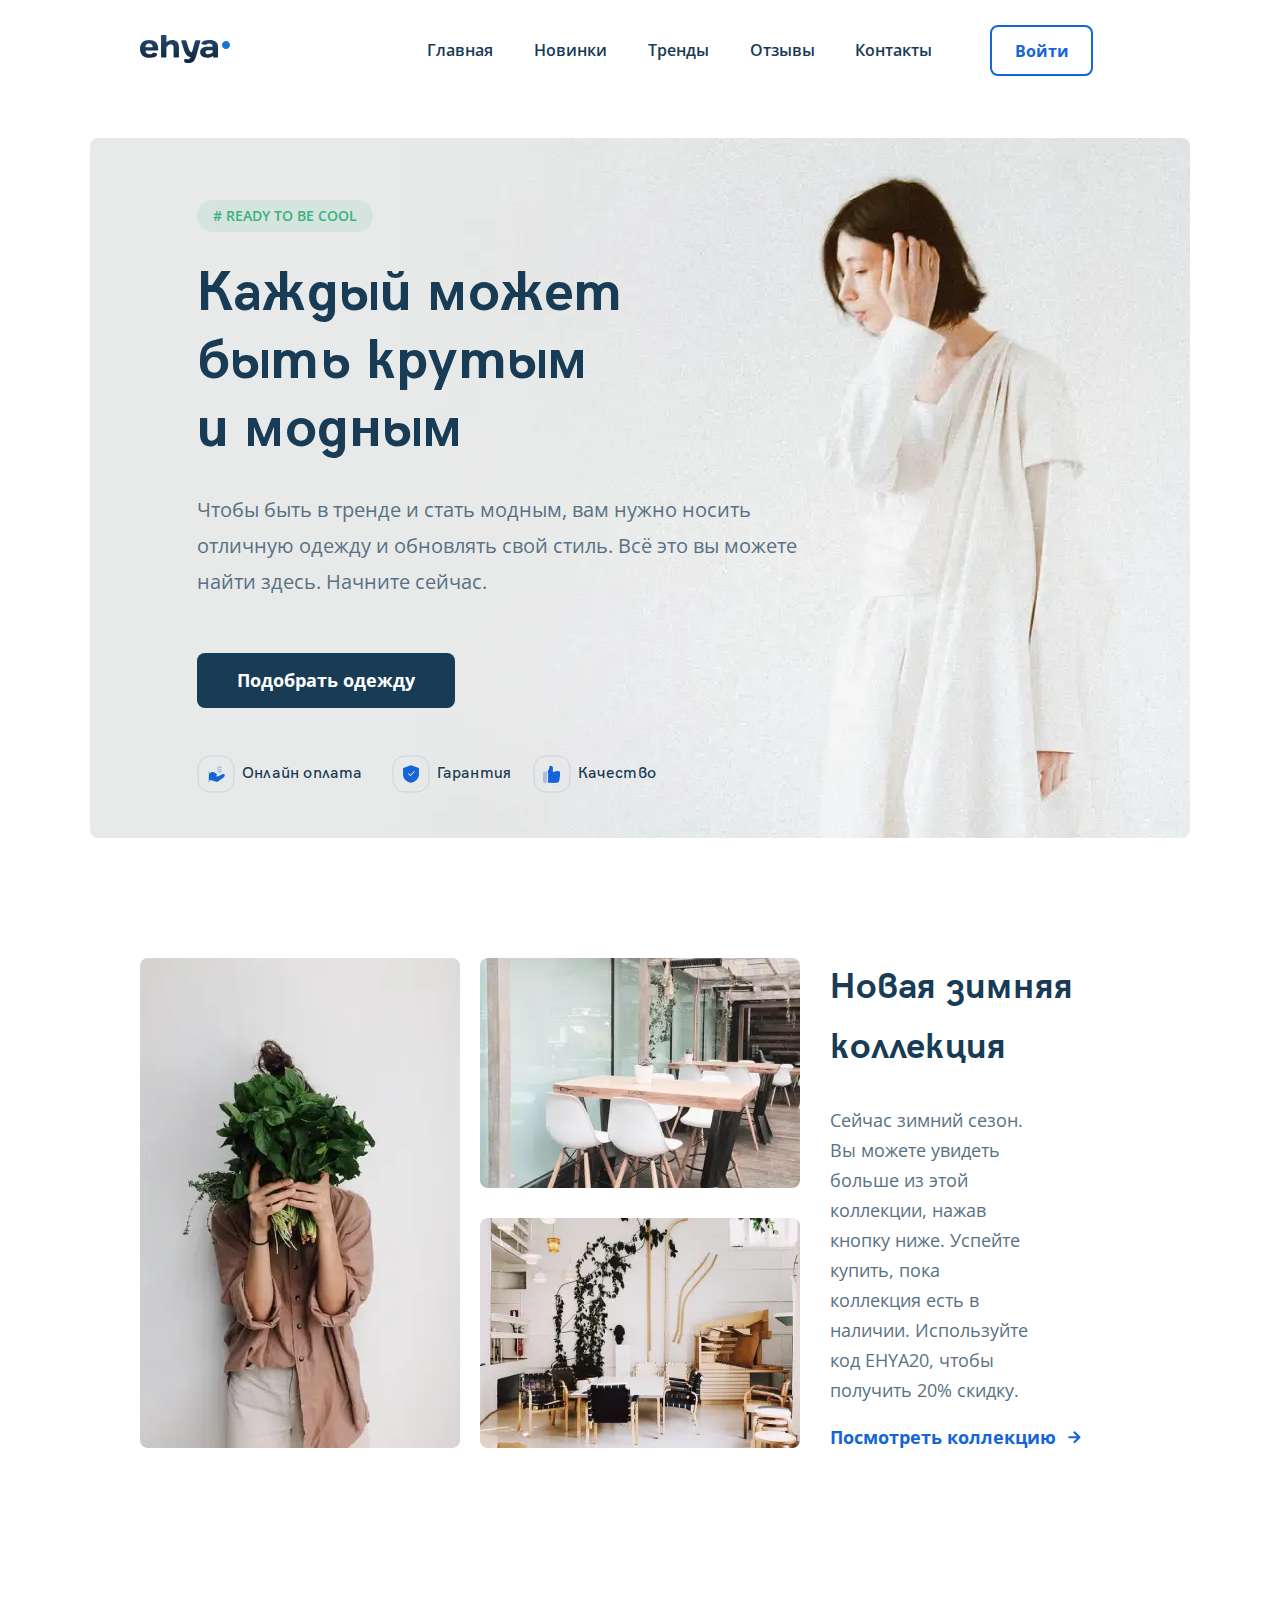
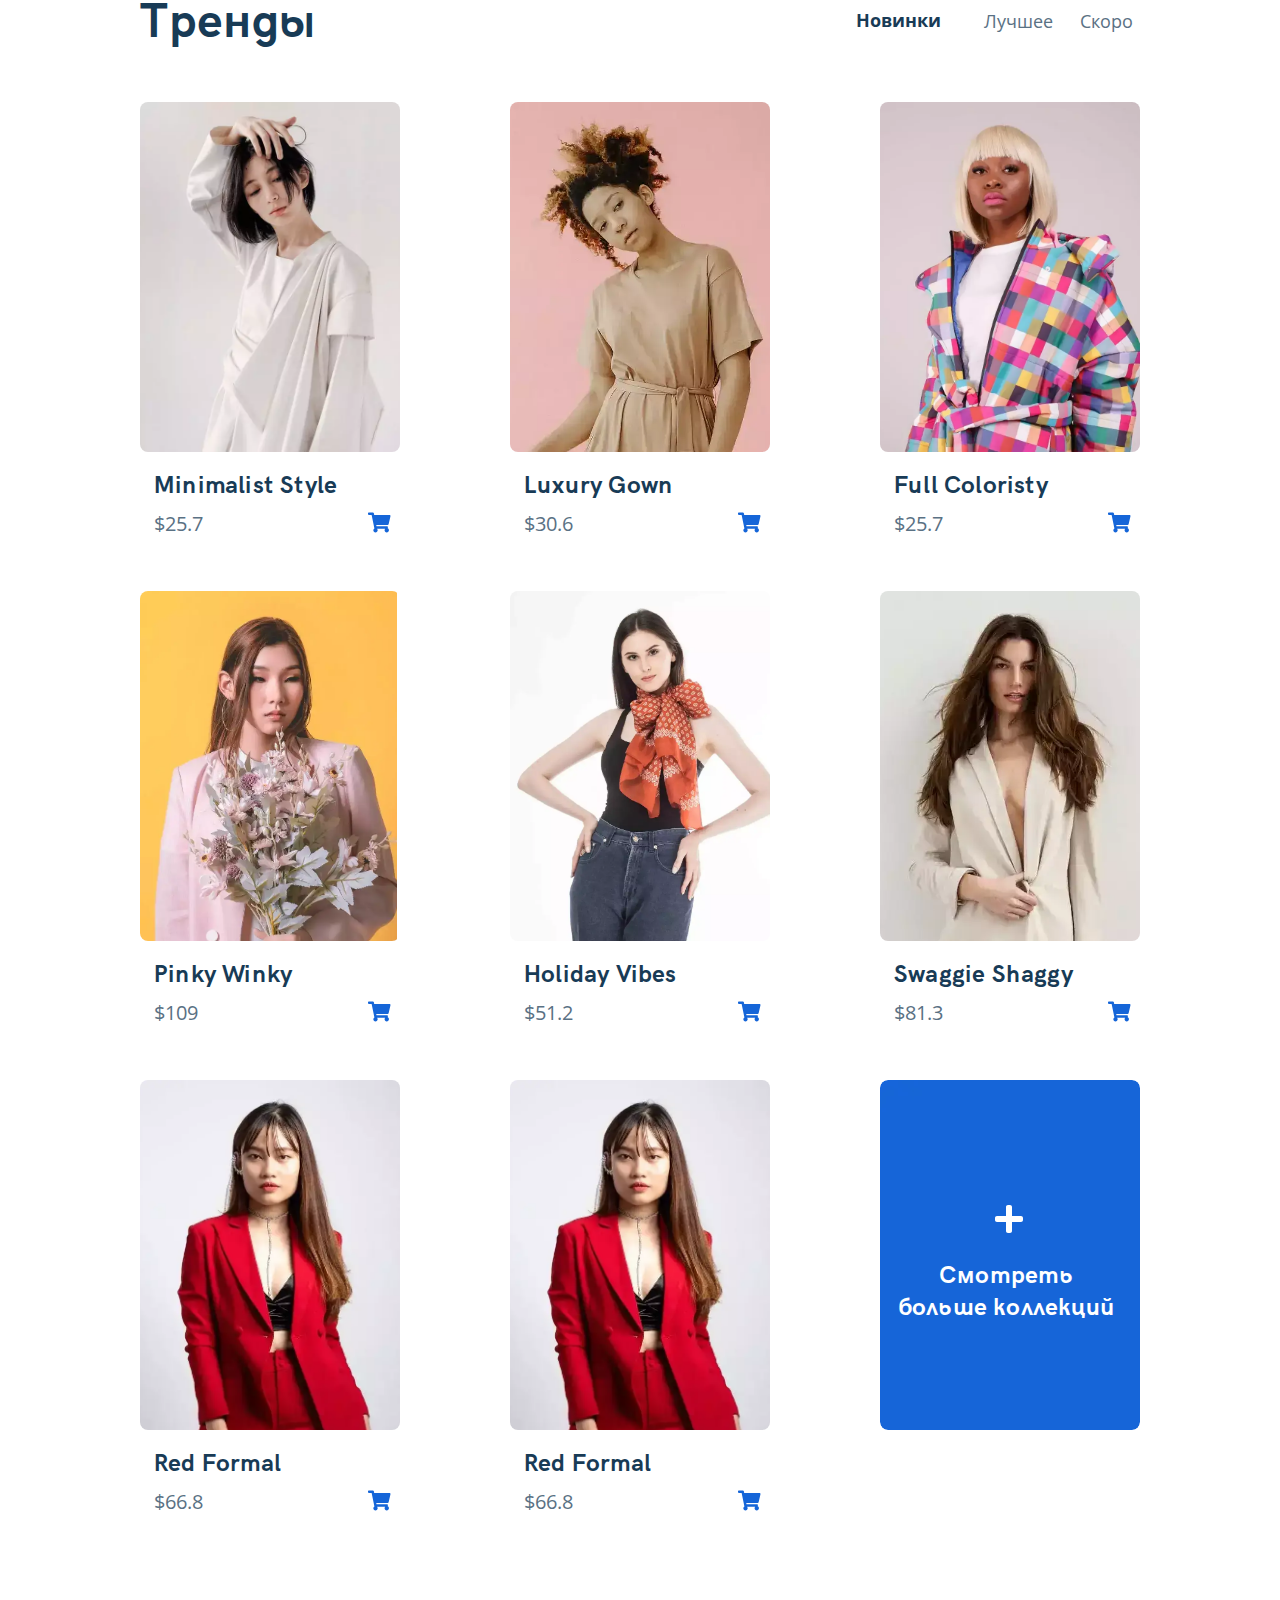
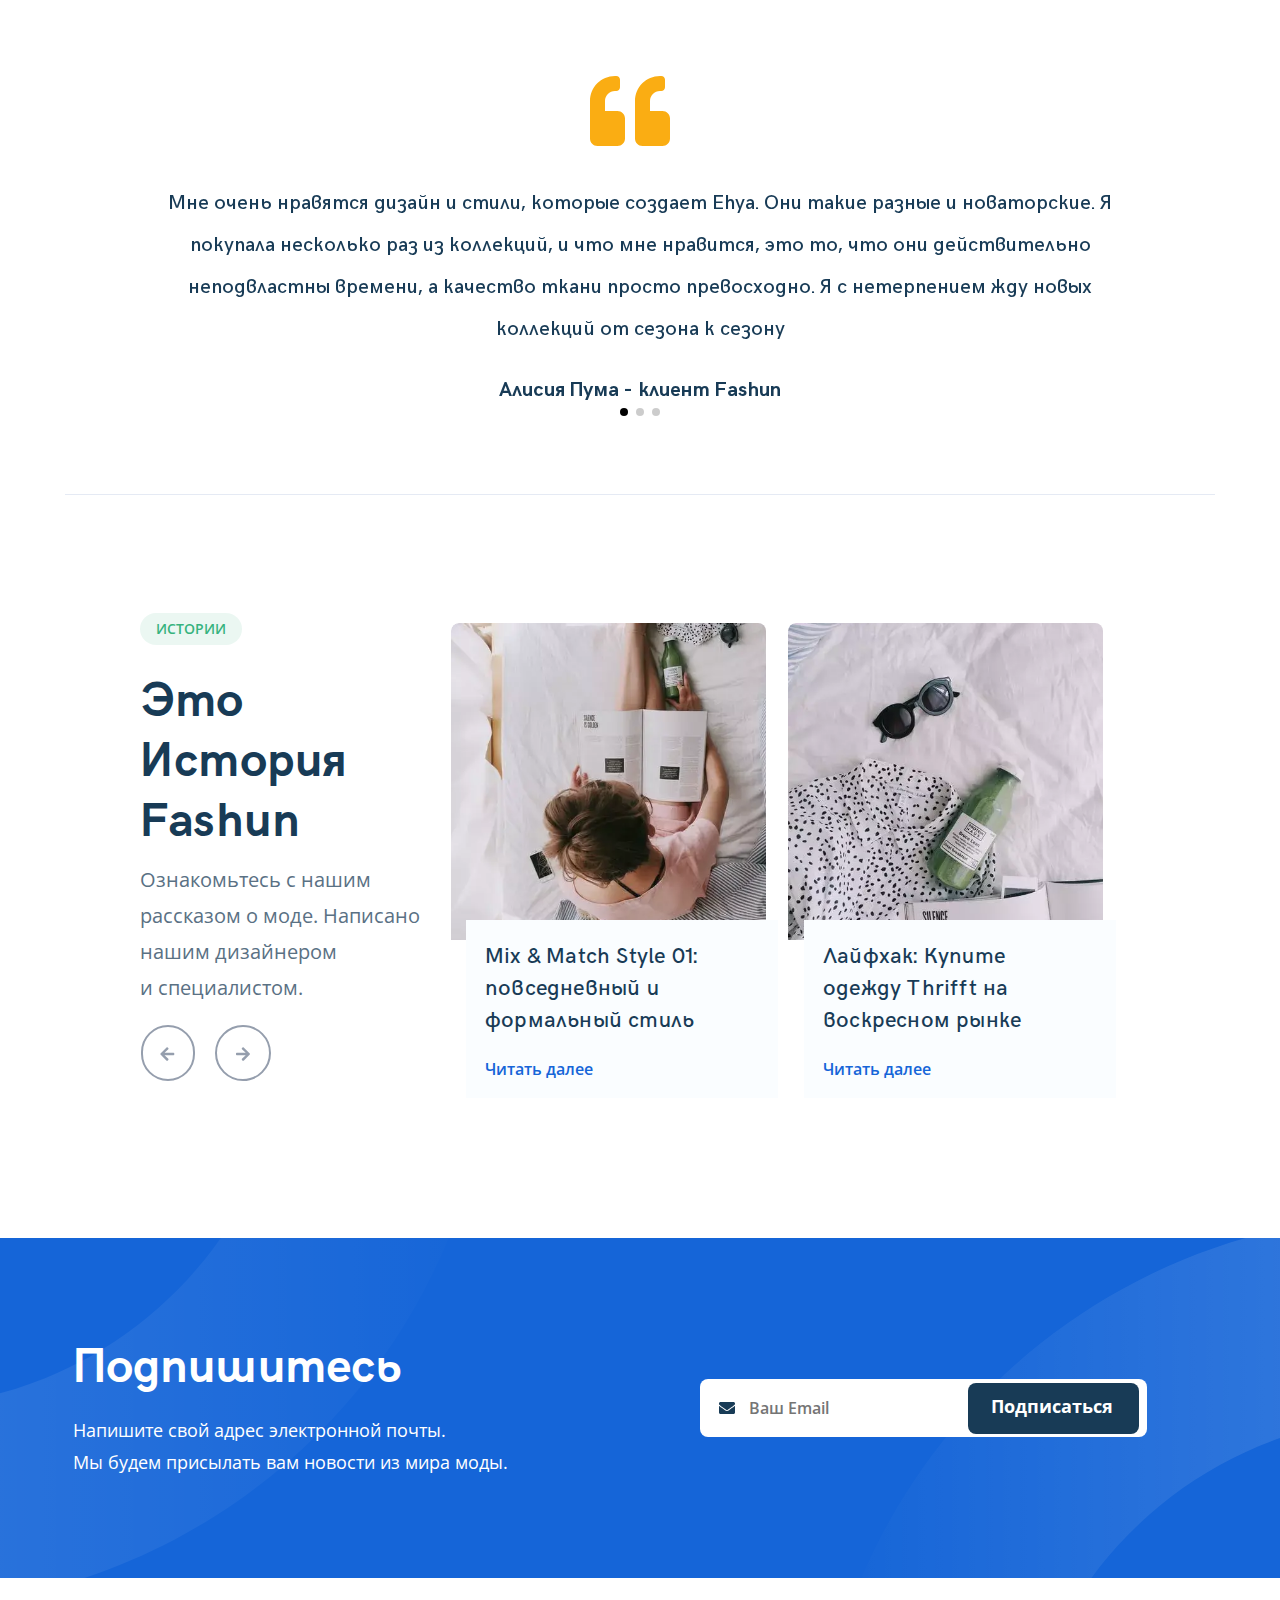
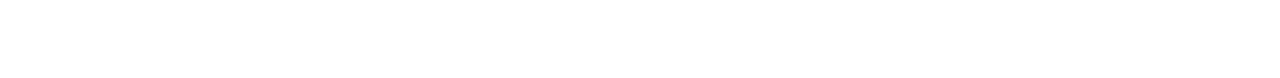
==== commit 445defc9: "fix:section reviews" ====
--- a/index.html
+++ b/index.html
@@ -1169,7 +1169,7 @@
                 </div>
                 <div class="reviews-slider__profile">
                   <h3 class="reviews-slider__username">
-                    Пума Василий - клиент Fashun
+                    Алисия Пума - клиент Fashun
                   </h3>
                 </div>
               </div>
--- a/css/style.css
+++ b/css/style.css
@@ -1,2 +1,2 @@
-*{box-sizing:border-box}body{font-family:'Open Sans', sans-serif;background-color:#FFFFFF;color:#183B56;overflow-y:scroll}@font-face{font-family:'HK Grotesk';src:url("../fonts/HKGrotesk-Bold.woff2") format("woff2");src:url("../fonts/HKGrotesk-Bold.woff") format("woff");font-weight:bold;font-style:normal;font-display:swap}@font-face{font-family:'HK Grotesk';src:url("../fonts/HKGrotesk-Medium.woff2") format("woff2");src:url("../fonts/HKGrotesk-Medium.woff") format("woff");font-weight:500;font-style:normal;font-display:swap}@font-face{font-family:'HK Grotesk';src:url("../fonts/HKGrotesk-Regular.woff2") format("woff2");src:url("../fonts/HKGrotesk-Regular.woff") format("woff");font-weight:300;font-style:normal;font-display:swap}.container{max-width:1140px;margin:auto}.img{width:100%}.no-scroll{overflow-y:hidden}.line{margin:auto;border-top:1px solid #E5EAF4;max-width:1150px}/*! normalize.css v8.0.1 | MIT License | github.com/necolas/normalize.css */html{line-height:1.15;-webkit-text-size-adjust:100%}body{margin:0}main{display:block}h1{font-size:2em;margin:0.67em 0}hr{box-sizing:content-box;height:0;overflow:visible}pre{font-family:monospace, monospace;font-size:1em}a{background-color:transparent}abbr[title]{border-bottom:none;text-decoration:underline;text-decoration:underline dotted}b,strong{font-weight:bolder}code,kbd,samp{font-family:monospace, monospace;font-size:1em}small{font-size:80%}sub,sup{font-size:75%;line-height:0;position:relative;vertical-align:baseline}sub{bottom:-0.25em}sup{top:-0.5em}img{border-style:none}button,input,optgroup,select,textarea{font-family:inherit;font-size:100%;line-height:1.15;margin:0}button,input{overflow:visible}button,select{text-transform:none}button,[type="button"],[type="reset"],[type="submit"]{-webkit-appearance:button}button::-moz-focus-inner,[type="button"]::-moz-focus-inner,[type="reset"]::-moz-focus-inner,[type="submit"]::-moz-focus-inner{border-style:none;padding:0}button:-moz-focusring,[type="button"]:-moz-focusring,[type="reset"]:-moz-focusring,[type="submit"]:-moz-focusring{outline:1px dotted ButtonText}fieldset{padding:0.35em 0.75em 0.625em}legend{box-sizing:border-box;color:inherit;display:table;max-width:100%;padding:0;white-space:normal}progress{vertical-align:baseline}textarea{overflow:auto}[type="checkbox"],[type="radio"]{box-sizing:border-box;padding:0}[type="number"]::-webkit-inner-spin-button,[type="number"]::-webkit-outer-spin-button{height:auto}[type="search"]{-webkit-appearance:textfield;outline-offset:-2px}[type="search"]::-webkit-search-decoration{-webkit-appearance:none}::-webkit-file-upload-button{-webkit-appearance:button;font:inherit}details{display:block}summary{display:list-item}template{display:none}[hidden]{display:none}.navbar{background-color:#ffffff;padding-bottom:120px;overflow-y:auto}.navbar-top{display:flex;justify-content:space-between;align-items:center;padding-top:23px;padding-bottom:60px}.navbar-top__menu-button--mini{display:none;border:none;outline:none}.navbar-top__menu-button--close{display:none;border:none;outline:none}.navbar-top__menu-button--max{position:relative;outline:none;padding:13px 22px 12px 23px;border:2px solid #1565D8;border-radius:8px;background-color:#FFFFFF;text-decoration:none;font-style:normal;font-weight:bold;font-size:16px;line-height:22px;color:#1565d8;cursor:pointer;transition:all 0.5s}.navbar-top__menu-button--max::before{content:'';position:absolute;top:0;left:0;width:100%;height:100%;z-index:1;background-color:#f1e8e800;transition:all 0.3s}.navbar-top__menu-button--max:hover::before{opacity:0;transform:scale(0.5, 0.5)}.navbar-top__menu-button--max::after{content:'';position:absolute;top:-2px;left:-2px;width:100%;height:100%;z-index:1;opacity:0;transition:all 0.3s;border-radius:8px;border:1px solid #420edf80;transform:scale(1.2, 1.2)}.navbar-top__menu-button--max:hover::after{opacity:1;transform:scale(1, 1)}.navbar__username{margin-left:10px}.navbar__username--mobile{display:none}.navbar-menu{margin:0;padding:0;flex-basis:54%}.navbar__links{width:545px}.navbar__list{display:flex;align-items:center;justify-content:space-between;list-style-type:none}.navbar-menu__link{display:inline-block;text-decoration:none;font-style:normal;font-weight:600;font-size:16px;line-height:22px;color:#183B56;transition:all 0.6s}.navbar-menu__link:after{display:block;content:'';width:0%;height:1px;background:#36B37E;ransition:width 0.4s ease-in-out}.navbar-menu__link:hover:after,.navbar-menu__link:focus:after{width:100%}.navbar-menu__link:hover{color:#1565d8}.logo{flex-basis:41%;cursor:pointer}.mainscreen{margin:auto;max-width:1280px;background-image:url(../img/header-image.webp);position:relative;padding:0px 0px 0px 0px;background-position:center;background-repeat:no-repeat;background-size:cover;border-radius:8px}.mainscreen svg path{fill:#1565d8;stroke:inherit;stroke-width:inherit}.mainscreen svg path:hover{fill:#36B37E}.mainscreen-wrapper{padding:62px 0 45px 107px}.mainscreen__button-label{padding:6px 16px 6px 16px;background:rgba(54,179,126,0.1);border-radius:2000px;border:none;outline:none;margin-bottom:28px;text-transform:uppercase;text-decoration:none;font-style:normal;font-weight:600;font-size:14px;line-height:20px;color:#36B37E;cursor:pointer}.mainscreen-title{margin:0;padding:0;font-family:'HK Grotesk';font-feature-settings:"locl" 0;font-style:normal;font-weight:bold;font-size:56px;line-height:68px;letter-spacing:0.2px;color:#183B56;margin-bottom:28px}.mainscreen-text{max-width:615px;font-style:normal;font-weight:normal;font-size:20px;line-height:36px;color:#5A7184;margin-bottom:53px}.mainscreen__button-choise{position:relative;padding:15px 40px 15px 40px;background:#183b56;border-radius:8px;border:none;outline:none;text-decoration:none;font-style:normal;font-weight:bold;font-size:18px;line-height:25px;color:#FFFFFF;cursor:pointer;transition:all 0.5s}.mainscreen__button-choise::before{content:'';position:absolute;top:0;left:0;width:100%;height:100%;z-index:1;background-color:#f1e8e800;transition:all 0.3s}.mainscreen__button-choise:hover::before{opacity:0;transform:scale(0.5, 0.5)}.mainscreen__button-choise::after{content:'';position:absolute;top:-2px;left:-2px;width:100%;height:100%;z-index:1;opacity:0;transition:all 0.3s;border-radius:8px;border:1px solid #183b56;transform:scale(1.2, 1.2)}.mainscreen__button-choise:hover::after{opacity:1;transform:scale(1, 1)}.mainscreen-info{margin-bottom:47px}.mainscreen-conditions{width:459px;display:flex;justify-content:space-between;align-items:center}.mainscreen-conditions__mini{display:flex;justify-content:space-between;align-items:center}.mainscreen-payment{margin-right:29px}.mainscreen-payment__link,.mainscreen-guarantee__link,.mainscreen-quality__link{display:flex;justify-content:space-between;align-items:center;text-decoration:none}.mainscreen-payment-icon,.mainscreen-guarantee-icon,.mainscreen-quality-icon{margin-right:7px}.mainscreen-paytext,.mainscreen-qualtext,.mainscreen-guartext{font-family:'HK Grotesk';font-feature-settings:"locl" 0;font-weight:500;font-size:16px;line-height:20px;letter-spacing:0.2px;color:#183B56}.mainscreen__thank-back{margin-bottom:20px}.new{margin:auto;padding:0px 0px 141px 0px}.new-image{display:flex;justify-content:space-between;align-items:center;margin-right:57px}.new-green{margin-right:30px}.new-furniture{display:flex;justify-content:space-evenly;flex-direction:column;align-items:center}.new-furniture__chair{margin-bottom:27px}.new-article{min-width:412px;min-height:481px}.new-title{margin:0;padding:0;font-family:'HK Grotesk';font-feature-settings:"locl" 0;font-style:normal;font-weight:bold;font-size:48px;line-height:60px;letter-spacing:0.2px;color:#183B56;margin-bottom:27px}.new-text{width:358px;margin:0;padding:0;font-style:normal;font-weight:normal;font-size:20px;line-height:36px;color:#5A7184;margin-bottom:40px}.new-look__link{display:inline-block;text-decoration:none;font-style:normal;font-weight:bold;font-size:18px;line-height:25px;color:#1565D8;margin-right:16px;transition:all 0.6s}.new-look__link:after{display:block;content:'';width:0%;height:1px;background:#1565D8;ransition:width 0.4s ease-in-out}.new-look__link:hover:after,.new-look__link:focus:after{width:100%}.new-look__link:hover{color:#36B37E}.container-new{display:flex;justify-content:space-between;align-items:center}.reviews{padding:0 0 64px 0}.reviews-wrapper{margin-bottom:28px}.reviews-user{margin-bottom:28px}.reviews-slider__item{position:relative;margin:111px auto 0}.reviews-slider__item::before{content:'';position:absolute;top:-106px;left:358px;width:94px;height:88px;background-image:url(../img/quote-left.svg);background-repeat:no-repeat}.reviews-slider__text{margin:0;padding:0;font-family:'HK Grotesk';font-feature-settings:"locl" 0;font-style:normal;font-weight:500;font-size:20px;line-height:42px;text-align:center;color:#183B56}.reviews-slider__username{margin:0;padding:0;font-family:'HK Grotesk';font-feature-settings:"locl" 0;font-style:normal;font-weight:bold;font-size:20px;line-height:24px;text-align:center;letter-spacing:0.2px;color:#183B56}.container-reviews{max-width:800px}.trends{margin:auto;padding:0px 0px 86px 0px}.trends svg path{fill:#1565d8;stroke:inherit;stroke-width:inherit}.trends svg path:hover{fill:#36B37E}.trends-show{display:flex;justify-content:space-between;align-items:center}.trends-market{display:flex;justify-content:space-between;align-items:center;flex-wrap:wrap}.trends-card{margin-bottom:49px}.trends-card--none{display:none}.trends-image{position:relative;width:260px;height:350px;overflow:hidden;object-fit:cover;border-radius:8px;margin-bottom:18px}.trends-image__see{position:absolute;top:180px;right:25px;font-family:'HK Grotesk';font-feature-settings:"locl" 0;font-style:normal;font-weight:bold;font-size:24px;line-height:32px;text-align:center;letter-spacing:0.2px;color:#FFFFFF;text-decoration:none}.trends-img{width:100%;height:100%;overflow:hidden;object-fit:cover}.trends-img__luxstyle{width:114%;height:124%;overflow:hidden;object-fit:cover}.trends-img__pinkystyle{width:99%;height:126%;overflow:hidden;object-fit:cover}.trends-img__holystyle{width:112%;height:107%;overflow:hidden;object-fit:cover}.trends-img__swstyle{width:110%;height:133%;overflow:hidden;object-fit:cover}.trends-img__redstyle{width:110%;height:125%;overflow:hidden;object-fit:cover}.trends-img__fullstyle{width:105%;height:113%;overflow:hidden;object-fit:cover;transform:scale(-1, 1)}.trends-img__show{position:relative}.trends-img__see{position:absolute;top:180px;right:25px;font-family:'HK Grotesk';font-feature-settings:"locl" 0;font-style:normal;font-weight:bold;font-size:24px;line-height:32px;text-align:center;letter-spacing:0.2px;color:#FFFFFF;text-decoration:none}.trends-link{display:inline-block;margin-bottom:-3px;text-decoration:none;font-family:'HK Grotesk';font-feature-settings:"locl" 0;font-style:normal;font-weight:bold;font-size:24px;line-height:32px;letter-spacing:0.2px;color:#183B56;margin-left:14px;transition:all 0.6s}.trends-link:after{display:block;content:'';width:0%;height:1px;background:#1565D8;ransition:width 0.4s ease-in-out}.trends-link:hover:after,.trends-link:focus:after{width:100%}.trends-link:hover{color:#36B37E}.trends-link--none{color:#FFFFFF}.trends-plus{position:absolute;top:125px;right:117px}.trends-price{font-style:normal;font-weight:normal;font-size:20px;line-height:36px;color:#5A7184}.trends-price--none{color:#FFFFFF}.trends__basket-icon--none{display:none}.trends-shop{display:flex;justify-content:space-between;align-items:center;margin-top:6px;margin-left:14px}.trends-title{margin:0;padding:0;font-family:'HK Grotesk';font-feature-settings:"locl" 0;font-style:normal;font-weight:bold;font-size:48px;line-height:60px;letter-spacing:0.2px;color:#183B56}.trends-img__none{border-radius:8px}.trends-basket{flex-basis:13%}.trends__wrapper{width:1135px;margin-bottom:30px}.trends__wrapper-tabs{display:flex;justify-content:space-between;align-items:center;margin-bottom:48px}.trends-tabs{list-style-type:none;margin:0;padding:0;display:flex;justify-content:space-between;align-items:center}.trends-tabs__item{padding:16px 7px 20px 20px;cursor:pointer;font-style:normal;font-weight:normal;font-size:18px;line-height:25px;color:#5A7184}.trends-tabs__item--active{padding:15px 23px 20px 20px;font-style:normal;font-weight:bold;font-size:18px;line-height:25px;color:#183B56}.trends-content{padding:0;list-style-type:none}.trends-content__item{display:none}.trends-content__item--active{display:block}.container-trends{max-width:1135px}.content__item{display:none}.content__item--active{display:block}.tabs__item{padding:16px 7px 20px 20px;cursor:pointer;font-style:normal;font-weight:normal;font-size:18px;line-height:25px;color:#5A7184}.tabs__item--active{padding:15px 23px 20px 20px;font-style:normal;font-weight:bold;font-size:18px;line-height:25px;color:#183B56}.container-history{padding-bottom:138px;max-width:1150px}.history-slider{margin-top:15px}.history-wrapper{display:flex;justify-content:space-beetwen;align-items:center;padding-top:113px}.history-image{position:relative;display:flex;justify-content:space-beetwen;align-items:center}.history-image__slide{position:relative;width:327px;height:477px;overflow:hidden;object-fit:cover;border-radius:8px 8px 0 0}.history-image__slide--one{margin-right:15px}.history-image__slogan-mix{position:absolute;width:312px;height:178px;top:297px;right:337px;background-color:#FAFDFF}.history-image__slogan-life{position:absolute;width:312px;height:178px;top:297px;right:-2px;background-color:#FAFDFF}.history-image__text{margin:0;padding:21px 54px 5px 19px;font-family:'HK Grotesk';font-feature-settings:"locl" 0;font-style:normal;font-weight:500;font-size:22px;line-height:32px;letter-spacing:0.2px;color:#183B56;margin-bottom:16px}.history-image__link{display:inline-block;padding:0px 40px 20px 19px;font-style:normal;font-weight:600;font-size:16px;line-height:22px;color:#1565D8;text-decoration:none;transition:all 0.6s}.history-image__link:after{display:block;content:'';width:0%;height:1px;background:#1565D8;ransition:width 0.4s ease-in-out}.history-image__link:hover:after,.history-image__link:focus:after{width:100%}.history-image__link:hover{color:#36B37E}.history-button{padding:6px 16px 6px 16px;background-color:rgba(54,179,126,0.1);border-radius:2000px;border:none;outline:none;font-style:normal;font-weight:600;font-size:14px;line-height:20px;text-align:center;text-transform:uppercase;color:#36B37E;margin-bottom:27px}.history-title{margin:0;padding:0;font-family:'HK Grotesk';font-feature-settings:"locl" 0;font-style:normal;font-weight:bold;font-size:48px;line-height:60px;letter-spacing:0.2px;color:#183B56;margin-bottom:25px}.history-title-mini{margin:0;padding:0;display:none;font-family:'HK Grotesk';font-feature-settings:"locl" 0;font-style:normal;font-weight:bold;font-size:28px;line-height:36px;text-align:center;letter-spacing:0.2px;color:#183B56}.history-text{margin:0;padding:0;font-style:normal;font-weight:normal;font-size:20px;line-height:36px;color:#5A7184}.history-foto{width:315px;height:317px;overflow:hidden;object-fit:cover;border-radius:8px 8px 0 0}.history-info{position:relative;min-width:392px;height:482px;display:flex;justify-content:space-beetwen;align-items:start;flex-direction:column;margin-right:95px}.history-info__button{position:absolute;z-index:99;width:70px;height:60px;border:none;outline:none;cursor:pointer;background-repeat:no-repeat;background-position:center;background-size:54px;background-color:transparent}.history-info__button-next{bottom:60px;left:68px}.history-info__button-prev{bottom:61px;left:-7px}.history-swiper{width:652px}.history-slider{padding-top:10px}svg:hover #rect1{fill:none;stroke:#111}svg:hover #path1{fill:#111}svg:hover #rect2{fill:none;stroke:#111}svg:hover #path2{fill:#111}.newsletter{position:relative;padding:101px 0 100px 0;background-image:url(../img/newsletter-bg1.svg);background-position:center;background-repeat:no-repeat;background-size:cover}.newsletter-wrapper{position:relative;display:flex;align-items:center;justify-content:flex-start;max-width:1131px;margin:auto}.newsletter-text{display:flex;justify-content:space-between;align-items:start;max-width:442px;flex-direction:column;margin-right:185px}.newsletter-title{margin:0;padding:0;font-family:'HK Grotesk';font-feature-settings:"locl" 0;font-style:normal;font-weight:bold;font-size:48px;line-height:60px;letter-spacing:0.2px;color:#FFFFFF;margin-bottom:16px}.newsletter-slogan{margin:0;padding:0;font-family:'Open Sans', sans-serif;display:block;font-style:normal;font-weight:normal;font-size:18px;line-height:32px;color:#FFFFFF}.subscribe{position:relative;width:447px;height:58px;border-radius:4px}.subscribe__input{position:absolute;font-family:'Open Sans', sans-serif;width:100%;height:100%;padding-left:49px;padding-right:199px;font-style:normal;font-weight:600;font-size:16px;line-height:22px;color:#959EAD;background-image:url(../img/mail.svg);background-position:19px, 50%;background-repeat:no-repeat;border-radius:8px;outline:none;border:none}.subscribe__button{position:absolute;display:inline-block;right:8px;top:4px;padding:7px 26px 9px 23px;min-width:160px;max-width:180px;height:88%;background-color:#183B56;font-style:normal;font-weight:bold;font-size:18px;line-height:25px;text-align:center;color:#FFFFFF;white-space:pre-wrap;border-radius:8px;border:none;outline:none;cursor:pointer;transition:all 0.6s}.subscribe__button:after{display:block;content:'';width:0%;height:1px;background:#1565D8;ransition:width 0.4s ease-in-out}.subscribe__button:hover:after,.subscribe__button:focus:after{width:100%}.subscribe__button:hover{color:#36B37E}.subscribe #emailNews-error{position:absolute;color:#FFFFFF;font-size:14px;font-weight:bold;text-align:center;padding:0px 81px 0 24px;top:60px}.footer{padding-top:100px}.modal__overlay{position:fixed;left:0;top:0;right:0;bottom:0;background-color:rgba(0,141,223,0.199);z-index:100;visibility:hidden;opacity:0;transition:opacity 0.8s}.modal__overlay--visible{visibility:visible;opacity:1}.modal__dialog{position:fixed;max-width:478px;max-height:100%;overflow:auto;left:50%;top:49%;transform:translate(-50%, -50%);padding:19px 88px 33px 88px;background-color:#1565d8;border-radius:8px;color:red;z-index:101;visibility:hidden;opacity:0;transition:opacity 0.8s}.modal__dialog--visible{visibility:visible;opacity:1}.modal__close{position:absolute;right:18px;top:20px;text-decoration:none;outline:none;border:none;cursor:pointer}.modal__input{font-family:'HK Grotesk';font-feature-settings:"locl" 0;width:100%;margin-top:15px;padding-left:15px}.modal__textarea{font-family:'HK Grotesk';font-feature-settings:"locl" 0;width:100%;min-height:123px;margin-top:15px;padding-top:10px;padding-left:15px;border-radius:4px;border:none;outline:none;resize:none}.modal__info{font-style:normal;font-weight:bold;font-size:12px;line-height:15px;color:#E0E0E0;text-align:left;order:2}.modal__title{font-family:'Open Sans', sans-serif;margin:17px 0 0 0;font-style:normal;font-weight:bold;font-size:18px;line-height:23px;color:#FFFFFF;text-align:center}.modal__button{margin-top:15px;min-width:163px;padding:15px 9px 15px 9px;background-color:rgba(54,179,126,0.4);border-radius:8px;color:#FFFFFF;box-shadow:0 14px 28px  #7cb495a1, 0 10px 10px #7cb495a1;order:2}.modal__form-submit{display:flex;flex-direction:column;justify-content:space-between}.input{background:#FFFFFF;border-radius:4px;border:none;outline:none;height:50px;padding:0 23px 0 23px;font-size:16px;line-height:15px;font-weight:normal}@media (max-width: 1335px){.container{max-width:1000px}.logo{flex-basis:20%}.mainscreen{max-width:1100px}.new-green{margin-right:20px}.new-image{margin-right:30px}.new-title{font-size:36px}.new-text{width:200px;font-size:18px;line-height:30px;margin-bottom:20px}.new-look__link{margin-right:8px}.new-article{min-width:252px}.trends-card--none{display:block}.reviews-slider__item::before{left:450px}.history-info{min-width:300px;margin-right:11px}.history-info__button-next{bottom:11px;left:68px}.history-info__button-prev{bottom:11px;left:-7px}.history-title{margin-bottom:10px}.history-image__slide--one{margin-right:10px}.history-image__slogan-mix{top:297px;right:362px}.history-image__slogan-life{top:297px;right:24px}}@media (max-width: 1200px){.container{max-width:900px}.logo{flex-basis:20%}.mainscreen{max-width:950px}.new-green{margin-right:20px}.new-image{margin-right:20px}.new-title{font-size:36px}.new-text{width:200px;font-size:18px;line-height:30px;margin-bottom:20px}.new-look__link{margin-right:8px}.reviews-slider__item::before{left:403px}.history-image__slogan-mix{max-width:280px;top:297px;right:294px}.history-image__slogan-life{max-width:280px;top:297px;left:314px}.history-image__text{font-size:21px}.history-image__slide--one{max-width:290px}.history-image__slide--two{max-width:290px}.newsletter-wrapper{max-width:900px}.newsletter-text{margin-right:20px}}@media (max-width: 992px){.container{max-width:650px}.logo{flex-basis:20%}.mainscreen{max-width:750px}.mainscreen svg path{fill:#1565d8;stroke:inherit;stroke-width:inherit}.mainscreen svg path:hover{fill:#1565d8}.mainscreen-wrapper{padding:30px 0 30px 30px}.mainscreen__button-choise::after,.mainscreen__button-choise::before{display:none}.navbar-top{padding-bottom:31px}.navbar-top__menu-button--max{transition:none}.navbar-top__menu-button::after,.navbar-top__menu-button::before{display:none}.navbar-top__menu-button:hover{color:#1565d8}.navbar-menu__link{transition:none}.navbar-menu__link::after,.navbar-menu__link::before{display:none}.navbar-menu__link:hover{color:#183B56}.navbar__links{width:420px}.navbar-menu{margin-right:30px}.navbar-menu__link{font-weight:600;font-size:14px}.modal__dialog{width:375px;padding:19px 60px 33px 60px}.new{padding:0px 0px 80px 0px}.new-article{min-height:100%;display:flex;justify-content:space-between;align-items:start;flex-direction:column}.new-title{font-weight:bold;font-size:48px;line-height:60px;letter-spacing:0.2px}.new-text{min-width:100%;font-style:normal;font-weight:normal;font-size:20px;line-height:36px;color:#5A7184}.new-image{margin-bottom:20px}.new-look__link{transition:none}.new-look__link::after,.new-look__link::before{display:none}.new-look__link:hover{color:#1565D8}.container-new{display:flex;justify-content:space-between;align-items:center;flex-direction:column}.trends-card{padding-left:20px;flex-basis:50%}.trends-card--none{display:none}.trends svg path{fill:#1565d8;stroke:inherit;stroke-width:inherit}.trends svg path:hover{fill:#1565D8}.trends__wrapper-tabs{display:flex;justify-content:space-between;align-items:center;flex-direction:column}.trends-image{width:280px;height:350px;overflow:hidden;object-fit:cover;border-radius:8px}.trends-img{width:280px;height:350px;overflow:hidden;object-fit:cover}.trends-basket{flex-basis:23%}.trends-link{transition:none}.trends-link::after,.trends-link::before{display:none}.trends-link:hover{color:#183B56}.reviews-slider__item::before{left:279px}.history-wrapper{margin:auto;max-width:680px;height:500px;display:inline-block;padding-top:79px}.history-slider{margin:auto}.history-slogan{right:4px;top:298px}.history-image__link{padding:0px 40px 20px 22px;transition:none}.history-image__link::after,.history-image__link::before{display:none}.history-image__link:hover{color:#1565D8}.history-info{max-width:680px;height:331px;align-items:center;margin:0}.history-info__button-prev{bottom:31px;left:249px}.history-info__button-next{bottom:31px;left:346px}.history-button{margin-left:0px;margin-bottom:24px}.history-title{margin-bottom:17px;margin-left:0px}.history-text{padding:0 60px 0 60px;text-align:center}.history-foto{width:322px}.history-image__slide--one{max-width:317px;margin-right:30px}.history-image__slide--two{max-width:317px}.history-image__slogan-mix{right:353px}.history-image__slogan-life{left:395px}.newsletter{padding:72px 0 82px 0;background-image:url(../img/newsletter-bgm.svg)}.newsletter-wrapper{max-width:650px;flex-direction:column}.newsletter-text{margin-right:0;margin-bottom:56px;align-items:center}.newsletter-slogan{text-align:center}.subscribe__button{transition:none}.subscribe__button::after,.subscribe__button::before{display:none}.subscribe__button:hover{color:#FFFFFF}}@media (max-width: 768px){body{padding-top:105px}.container{max-width:650px}.navbar-top__mobile{width:100%;background-color:#FFFFFF;display:block;position:fixed;top:0;right:0;left:0;z-index:99}.navbar-top__menu-line--invisible{display:none}.navbar{overflow-y:auto}.navbar-menu{display:none;position:fixed;left:20px;right:-10px;bottom:0;top:9px;background-color:#FFFFFF;z-index:99;border:1px solid #c4c1c1;box-shadow:0 0 10px #c4c1c1}.navbar-menu--visible{display:block;max-height:60%;overflow-y:auto}.navbar-menu__link{font-style:normal;font-weight:600;font-size:16px;line-height:22px;text-align:center;color:#183B56}.navbar__mobile{display:block;top:0;right:0;left:0;z-index:99}.navbar__username{display:none}.navbar__username--mobile{display:block;margin-bottom:20px}.navbar__links{margin:0;width:100%;display:flex;justify-content:space-between;flex-direction:column;align-items:center}.navbar__list{padding:0;margin:0;align-items:center;flex-direction:column;margin-top:40px}.navbar__item{margin-bottom:20px}.navbar-top{padding-top:26px;padding-bottom:46px;padding-left:57px;padding-right:57px}.navbar-top__menu-button--mobile{padding:13px 125px 12px 125px;border:2px solid #1565D8;border-radius:8px;background-color:#FFFFFF;font-style:normal;font-weight:bold;font-size:16px;line-height:22px;background-color:#FFFFFF;color:#1565d8;outline:none;cursor:pointer}.navbar-top__menu-button--mini{position:absolute;top:29px;right:63px;z-index:100;display:flex;width:16px;height:14px;padding:0;align-items:center;justify-content:space-between;flex-direction:column;border:none;background-color:#FFFFFF;cursor:pointer}.menu-btn--close{background-image:url(../img/close-icon.png);margin-top:4px;background-size:cover;z-index:100}.mainscreen{max-width:724px;margin:auto;background-image:url(../img/header-image2.webp);position:relative;padding:0px 0 0px 0;background-position:center;background-repeat:no-repeat;background-size:cover;border-radius:8px;overflow-y:auto}.mainscreen-wrapper{padding:35px 0 36px 29px}.mainscreen__button-label{margin-bottom:24px}.mainscreen-title{font-style:normal;font-weight:bold;font-size:48px;line-height:60px;letter-spacing:0.2px;margin-bottom:20px}.mainscreen-text{max-width:401px;font-style:normal;font-weight:normal;font-size:18px;line-height:32px;margin-bottom:36px}.mainscreen-info{margin-bottom:40px}.mainscreen-conditions{max-width:443px}.mainscreen-payment{margin-right:18px}.modal__dialog{width:375px;padding:19px 60px 33px 60px}.navbar{padding-bottom:80px}.new{padding:0px 0px 80px 0px}.new-image{margin:auto;margin-bottom:36px}.new-green{margin-right:28px}.new-article{min-width:672px;justify-content:flex-start}.new-title{margin-bottom:24px}.new-text{margin-bottom:25px}.new-look__link{margin-right:15px}.container-new{max-width:672px}.trends{padding:0px 0px 20px 0px}.trends-shop{margin-top:8px}.trends__wrapper-tabs{display:flex;justify-content:space-between;align-items:center;flex-direction:column;margin-bottom:36px}.trends-image{width:280px;height:350px;border-radius:8px;margin-bottom:17px}.trends-image__see{right:29px}.trends-plus{top:123px;right:121px}.trends-img{width:100%;height:100%;overflow:hidden;object-fit:cover}.trends-img__luxstyle{width:123%;height:122%;overflow:hidden;object-fit:cover}.trends-img__pinkystyle{width:99%;height:126%;overflow:hidden;object-fit:cover}.trends-img__holystyle{width:98%;overflow:hidden;object-fit:cover}.trends-img__swstyle{width:110%;height:133%;overflow:hidden;object-fit:cover}.trends-img__redstyle{width:103%;height:128%;overflow:hidden;object-fit:cover}.trends-img__fullstyle{width:100%;height:114%;overflow:hidden;object-fit:cover}.trends-basket{flex-basis:19%}.trends-title{margin-bottom:10px}.tabs__item{padding:16px 23px 20px 20px}.tabs__item--active{padding:16px 17px 20px 20px}-reviews{max-width:630px}.reviews-slider__item{margin-bottom:22px}.reviews-slider__item::before{left:283px}.reviews-slider__text{height:210px;overflow-y:auto}.reviews-user{margin:auto;max-width:600px;margin-bottom:28px}.container-history{max-width:728px;margin-left:41px}.history-wrapper{margin:auto;max-width:680px;height:500px;display:inline-block;padding-top:79px}.history-slider{margin:auto}.history-slogan{right:4px;top:298px}.history-slogan__link{padding:0px 40px 20px 22px;transition:none}.history-slogan__link::after,.history-slogan__link::before{display:none}.history-slogan__link:hover{color:#1565D8}.history-info{max-width:680px;height:331px;align-items:center;margin:0}.history-info__button-prev{bottom:31px;left:269px}.history-info__button-next{bottom:31px;left:346px}.history-button{margin-left:0px;margin-bottom:24px}.history-title{margin-bottom:17px;margin-left:0px}.history-text{padding:0 60px 0 60px;text-align:center}.history-foto{width:322px}.history-image__slide--one{max-width:323px;margin-right:27px}.history-image__slide--two{max-width:323px}.history-image__text{font-size:22px}.history-image__slogan-mix{max-width:322px;right:355px}.history-image__slogan-life{max-width:322px;left:364px}.line{max-width:728px}}@media (max-width: 767px){.container-history{margin:auto;max-width:650px}.history-wrapper{margin:auto;max-width:650px;height:500px;display:inline-block;padding-top:79px}.history-slider{margin:auto}.history-slogan{border:2px solid red;right:-13px;top:298px}.history-slogan__link{padding:0px 40px 20px 22px;transition:none}.history-slogan__link::after,.history-slogan__link::before{display:none}.history-slogan__link:hover{color:#1565D8}.history-info{max-width:680px;height:331px;align-items:center;margin:0}.history-info__button-prev{bottom:31px;left:210px}.history-info__button-next{bottom:31px;left:346px}.history-button{margin-left:0px;margin-bottom:24px}.history-title{margin-bottom:17px;margin-left:0px}.history-text{padding:0 60px 0 60px;text-align:center}.history-foto{width:322px}.history-image__slide--one{max-width:300px;margin-right:20px}.history-image__slide--two{max-width:300px}.history-image__text{font-size:20px}.history-image__slogan-mix{max-width:270px;right:342px}.history-image__slogan-life{max-width:270px;left:364px}}@media (max-width: 700px){.container{max-width:500px}.mainscreen-wrapper{padding:35px 0 36px 29px}.mainscreen__button-label{margin-bottom:24px}.mainscreen-title{font-style:normal;font-weight:bold;font-size:44px;letter-spacing:0.2px;margin-bottom:20px}.mainscreen-text{max-width:401px;font-style:normal;font-weight:normal;font-size:16px;margin-bottom:36px}.new{padding:0px 0px 104px 0px}.new-image{margin:auto;margin-bottom:36px}.new-green{max-width:250px;margin-right:10px;object-fit:cover}.new__green-image{width:100%;object-fit:cover}.new-furniture__chair{max-width:250px;object-fit:cover;margin-bottom:20px}.new-furniture__tree{max-width:250px;object-fit:cover}.new__chair{width:100%;object-fit:cover}.new__tree{width:100%;object-fit:cover}.new-article{min-width:450px;justify-content:space-between;align-items:center}.new-title{font-style:normal;font-weight:bold;font-size:40px;line-height:36px;text-align:center;letter-spacing:0.2px;margin-bottom:24px}.new-text{font-weight:normal;font-size:20px;line-height:28px;text-align:center;margin-bottom:25px}.new-look__link{margin-right:15px}.container-new{max-width:600px}.trends-image{width:220px;height:350px;overflow:hidden;object-fit:cover;border-radius:8px}.trends-img{width:220px;height:350px;overflow:hidden;object-fit:cover}.trends-title{margin-bottom:10px}.reviews-slider__item::before{left:212px}.container-history{max-width:500px}.history-slider{max-width:500px}.history-wrapper{max-width:500px}.history-image__slide--one{max-width:230px;margin-right:20px}.history-image__slide--two{max-width:230px}.history-image__text{font-size:16px}.history-image__slogan-mix{max-width:230px;right:256px}.history-image__slogan-life{max-width:230px;left:269px}.history-foto{width:100%}.history-title{font-size:30px}.history-info__button-prev{bottom:17px;left:145px}.history-info__button-next{bottom:17px;left:262px}}@media (max-width: 567px){.container{max-width:450px}.mainscreen{max-width:711px;margin:auto;background-image:url(../img/header-image2.webp);position:relative;padding:0px 0 0px 0;background-position:center;background-repeat:no-repeat;background-size:cover;border-radius:8px}.mainscreen-wrapper{padding:35px 0 36px 29px}.mainscreen__button-label{margin-bottom:24px}.mainscreen-title{font-style:normal;font-weight:bold;font-size:36px;letter-spacing:0.2px;margin-bottom:20px}.mainscreen-text{max-width:401px;font-style:normal;font-weight:normal;font-size:18px;line-height:32px;margin-bottom:36px}.mainscreen-info{margin-bottom:40px}.mainscreen-conditions{max-width:443px}.navbar-top{padding-top:26px}.navbar-top__menu-button--mobile{padding:9px 101px 9px 101px}.new-image{display:flex;flex-direction:column;justify-content:space-between;align-items:center;margin-bottom:36px}.new-furniture{display:flex;flex-direction:row;justify-content:space-between;align-items:baseline}.new-green{max-width:320px;object-fit:cover;margin-right:0;margin-bottom:14px}.new__green-image{width:100%;object-fit:cover}.new-furniture__chair{max-width:200px;object-fit:cover;margin-bottom:0;margin-right:14px}.new-furniture__tree{max-width:200px;object-fit:cover;margin-bottom:0}.new__chair{width:100%;object-fit:cover}.new__tree{width:100%;object-fit:cover}.new-title{font-style:normal;font-weight:bold;font-size:28px;line-height:36px;text-align:center;letter-spacing:0.2px;color:#183B56}.new-text{font-style:normal;font-weight:normal;font-size:16px;line-height:28px;text-align:center;color:#5A7184}.trends-image{width:180px;height:200px;overflow:hidden;object-fit:cover;border-radius:8px}.trends-image__see{font-style:normal;font-weight:bold;font-size:17px;line-height:20px;text-align:center;letter-spacing:0.2px;color:#FAFAFB;top:95px;right:42px;width:100px}.trends-plus{top:63px;right:78px}.trends-img{width:100%;height:122%;overflow:hidden;object-fit:cover}.trends-link{font-style:normal;font-weight:bold;font-size:16px;line-height:20px;letter-spacing:0.2px}.trends-price{font-style:normal;font-weight:normal;font-size:14px;line-height:24px}.trends-basket{flex-basis:33%}.trends__basket-icon{max-width:16px}.trends__basket-plus{max-width:25px}.reviews{padding:0 0 48px 0}.reviews-slider__item::before{left:179px}.history-image{display:flex;justify-content:space-beetwen;align-items:center;flex-direction:column}.container-history{max-width:280px}.history-slider{max-width:280px}.history-wrapper{padding-top:47px;max-width:280px}.history-foto{width:100%;height:277px}.history-image__slide{height:434px}.history-image__slide--one{max-width:270px;margin-right:7px}.history-image__slide--two{max-width:270px;margin-right:7px}.history-image__text{padding:21px 0 5px 19px;font-weight:500;font-size:20px;line-height:24px;letter-spacing:0.2px;margin-bottom:11px}.history-image__link{padding:0 40px 20px 19px}.history-image__slogan-mix{top:256px;max-width:270px;right:-1px;z-index:1000}.history-image__slogan-life{top:687px;max-width:270px;left:290px;z-index:1000}.history-button{padding:2px 12px 2px 12px;margin-bottom:24px}.history-title{display:none}.history-title-mini{display:block;margin-bottom:17px}.history-text{padding:0 0px 0 0px;font-style:normal;font-weight:normal;font-size:16px;line-height:28px;text-align:center}.history-info{min-width:280px;height:294px}.history-info__button-prev{bottom:17px;left:73px}.history-info__button-next{bottom:17px;left:138px}.history-info__button-icon{width:48px;height:48px}.newsletter{padding:72px 0 122px 0}.newsletter-wrapper{max-width:450px;flex-direction:column}.newsletter-text{margin-right:0;margin-bottom:56px;align-items:center}.newsletter-slogan{max-width:72%;text-align:center}.subscribe{max-width:300px}.subscribe__input{padding-right:20px}.subscribe__button{min-width:300px;max-width:300px;padding:7px 20px 9px 20px;right:2px;top:66px}.subscribe #emailNews-error{position:absolute;color:#FFFFFF;font-size:14px;font-weight:bold;text-align:center;padding:0px 24px 0 24px;top:-41px}}@media (max-width: 480px){.container{max-width:300px}.navbar-top{padding:26px 20px 26px 32px}.navbar__links{width:100%}.mainscreen{max-width:500px;height:100%;margin:auto;background-image:url(../img/header-image2.webp);position:relative;padding:0px 0 0px 0;background-position:right;background-repeat:no-repeat;background-size:cover;border-radius:8px}.mainscreen-wrapper{padding:378px 0 51px 6px}.mainscreen__button-label{position:absolute;top:197px;right:88px;margin-bottom:24px}.mainscreen-title{position:absolute;top:236px;font-weight:bold;font-size:32px;line-height:40px;text-align:center;letter-spacing:0.2px}.mainscreen-text{max-width:401px;font-style:normal;font-weight:normal;font-size:16px;line-height:28px;text-align:center;padding:0 10px 0 10px}.mainscreen-info{display:flex;flex-direction:column;justify-content:space-between;align-items:center;margin-bottom:40px}.mainscreen-conditions{max-width:320px;margin:auto;flex-direction:column;flex-wrap:wrap;align-items:center}.navbar{padding-bottom:65px}.navbar-top__menu-button--mobile{padding:9px 101px 9px 101px}.navbar-menu{left:6px;right:-26px;bottom:0;top:9px}.navbar-menu--visible{max-height:60%}.modal__dialog{width:320px;padding:19px 50px 33px 50px}.new{padding:0px 0px 107px 0px}.new-article{min-width:280px}.container-trends{max-width:300px}.trends-image{width:140px;height:170px;overflow:hidden;object-fit:cover;border-radius:8px;margin-bottom:12px;margin-left:2px}.trends-image__see{font-style:normal;font-weight:bold;font-size:17px;line-height:20px;text-align:center;letter-spacing:0.2px;color:#FAFAFB;top:87px;right:16px;width:100px}.trends-plus{top:44px;right:56px}.trends-img{width:140px;height:119%;overflow:hidden;object-fit:cover;border-radius:8px}.trends-shop{margin-top:1px;margin-left:6px}.trends-basket{flex-basis:70%}.trends__basket-svg{width:16px;height:16px}.trends-link{margin-left:4px}.trends-card{padding:0;margin-bottom:26px}.trends-title{font-style:normal;font-weight:bold;font-size:28px;line-height:36px;text-align:center;letter-spacing:0.2px}.trends__wrapper-tabs{margin-bottom:18px}.tabs__item{padding:16px 17px 20px 1px;font-style:normal;font-weight:normal;font-size:16px;line-height:22px}.tabs__item--active{padding:16px 17px 20px 20px;font-style:normal;font-weight:bold;font-size:16px;line-height:22px}.reviews-slider__item::before{left:101px}.newsletter{background-image:url(../img/newsletter-bgs.svg);padding:65px 0 122px 0}.newsletter-wrapper{max-width:450px;flex-direction:column}.newsletter-text{margin-right:0;margin-bottom:36px;align-items:center}.newsletter-title{font-style:normal;font-weight:bold;font-size:28px;line-height:36px;text-align:center;letter-spacing:0.2px;margin-bottom:22px}.newsletter-slogan{max-width:87%;text-align:center;font-style:normal;font-weight:normal;font-size:16px;line-height:28px;color:#FAFAFB}.subscribe{max-width:280px;height:47px}.subscribe__input{padding-right:20px}.subscribe__button{min-width:280px;max-width:280px;padding:8px 18px 7px 20px;right:2px;top:58px;height:49px}.subscribe #emailNews-error{position:absolute;color:#FFFFFF;font-size:14px;font-weight:bold;text-align:center;padding:0px 24px 0 24px;top:-41px}}@media (max-width: 320px){body{padding-top:90px}.container{max-width:280px}.mainscreen{position:relative;max-width:320px;height:100%;margin:auto;background-image:url(../img/header-image3.webp);position:relative;padding:0px 0 0px 0;background-position:top;background-repeat:no-repeat;background-size:cover;border-radius:8px}.mainscreen-wrapper{padding:563px 0 27px 6px}.mainscreen__button-label{position:absolute;top:375px;right:73px}.mainscreen-title{position:absolute;top:422px;font-style:normal;font-weight:bold;font-size:32px;line-height:40px;letter-spacing:0.2px;text-align:center}.mainscreen-text{padding:0 10px 0 10px;font-style:normal;font-weight:normal;font-size:16px;line-height:28px;margin-bottom:26px;text-align:center;max-width:280px}.mainscreen-info{margin-bottom:13px}.mainscreen-conditions{max-width:300px;align-items:center}.mainscreen-conditions__mini{min-width:272px;margin-bottom:3px}.mainscreen-paytext,.mainscreen-qualtext,.mainscreen-guartext{font-family:'HK Grotesk';font-feature-settings:"locl" 0;font-weight:500;font-size:16px;line-height:20px;letter-spacing:0.2px;color:#183B56}.mainscreen-payment{margin-right:0}.mainscreen-payment-icon,.mainscreen-guarantee-icon,.mainscreen-quality-icon{width:25px}.mainscreen__button-choise{padding:13px 49px 13px 49px;background:#183b56;border-radius:8px;border:none;outline:none;font-style:normal;font-weight:bold;font-size:16px;line-height:22px;text-align:center}.mainscreen-choise{font-style:normal;font-weight:bold;font-size:16px;line-height:22px;text-align:center}.navbar{padding-bottom:65px}.navbar-top{padding:18px 0 39px 25px}.navbar-top__menu-button--mini{top:21px;right:29px}.navbar-top__menu-button--mobile{margin-left:0px;padding:9px 98px 7px 101px}.navbar__links{width:100%;display:flex;justify-content:space-between;align-items:start}.navbar-menu{display:none;position:fixed;left:8px;right:-26px;bottom:0;top:9px;background-color:#FFFFFF;z-index:99;border:1px solid #c4c1c1;box-shadow:0 0 10px #c4c1c1}.navbar-menu--visible{display:block;height:325px;overflow-y:auto}.navbar-menu__link{font-style:normal;font-weight:600;font-size:16px;line-height:22px}.navbar__list{margin-left:24px;margin-top:35px;align-items:start}.navbar__username--mobile{margin-left:22px}.modal__dialog{width:280px;padding:19px 40px 33px 40px}.new-look{display:none}.new-image{width:283px;display:flex;flex-direction:column;justify-content:space-between;align-items:center;margin-bottom:37px}.new-furniture{display:flex;flex-direction:row;justify-content:space-between;align-items:baseline}.new-green{max-width:290px;max-height:300px;margin-right:0;margin-bottom:14px;overflow:hidden;object-fit:cover}.new__green-image{width:290px;height:300px;object-fit:cover;overflow:hidden}.new-furniture__chair{width:139px;height:97px;object-fit:cover;margin-bottom:0;margin-right:14px}.new-furniture__tree{width:139px;height:97px;object-fit:cover;margin-bottom:0}.new__chair{width:100%;height:100%;object-fit:cover}.new__tree{width:100%;height:100%;object-fit:cover}.new-title{margin-bottom:19px}.new-text{margin-bottom:0}.container-new{width:290px}.container-trends{max-width:300px}.trends{padding:0px 0px 12px 0px}.trends-image{width:140px;height:170px;overflow:hidden;object-fit:cover;border-radius:8px;margin-bottom:12px;margin-left:2px}.trends-image__see{top:84px}.trends-plus{top:41px}.trends-img{width:100%;height:100%;overflow:hidden;object-fit:cover}.trends-img__mstyle{width:105%;height:105%;overflow:hidden;object-fit:cover}.trends-img__luxstyle{width:114%;height:112%;overflow:hidden;object-fit:cover}.trends-img__pinkystyle{width:107%;height:120%;overflow:hidden;object-fit:cover}.trends-img__holystyle{width:102%;height:106%;overflow:hidden;object-fit:cover}.trends-img__swstyle{width:102%;height:107%;overflow:hidden;object-fit:cover}.trends-img__redstyle{width:99%;height:104%;overflow:hidden;object-fit:cover}.trends-img__fullstyle{width:100%;height:114%;overflow:hidden;object-fit:cover}.trends__wrapper-tabs{margin-bottom:16px}.trends-shop{margin-top:5px}.trends__basket-svg{width:16px;height:16px}.reviews-slider__item{margin-top:88px;margin-bottom:14px}.reviews-slider__item::before{top:-83px;left:103px;width:70px;height:81px;background-image:url(../img/quote-left-sm.svg);background-repeat:no-repeat}.reviews-slider__text{height:360px;overflow:auto;font-style:normal;font-weight:normal;font-size:18px;line-height:36px;text-align:center;letter-spacing:0.12px}.reviews-slider__username{padding:0 40px 0 40px}.container-history{padding-bottom:33px}}
+*{box-sizing:border-box}body{font-family:'Open Sans', sans-serif;background-color:#FFFFFF;color:#183B56;overflow-y:scroll}@font-face{font-family:'HK Grotesk';src:url("../fonts/HKGrotesk-Bold.woff2") format("woff2");src:url("../fonts/HKGrotesk-Bold.woff") format("woff");font-weight:bold;font-style:normal;font-display:swap}@font-face{font-family:'HK Grotesk';src:url("../fonts/HKGrotesk-Medium.woff2") format("woff2");src:url("../fonts/HKGrotesk-Medium.woff") format("woff");font-weight:500;font-style:normal;font-display:swap}@font-face{font-family:'HK Grotesk';src:url("../fonts/HKGrotesk-Regular.woff2") format("woff2");src:url("../fonts/HKGrotesk-Regular.woff") format("woff");font-weight:300;font-style:normal;font-display:swap}.container{max-width:1140px;margin:auto}.img{width:100%}.no-scroll{overflow-y:hidden}.line{margin:auto;border-top:1px solid #E5EAF4;max-width:1150px}/*! normalize.css v8.0.1 | MIT License | github.com/necolas/normalize.css */html{line-height:1.15;-webkit-text-size-adjust:100%}body{margin:0}main{display:block}h1{font-size:2em;margin:0.67em 0}hr{box-sizing:content-box;height:0;overflow:visible}pre{font-family:monospace, monospace;font-size:1em}a{background-color:transparent}abbr[title]{border-bottom:none;text-decoration:underline;text-decoration:underline dotted}b,strong{font-weight:bolder}code,kbd,samp{font-family:monospace, monospace;font-size:1em}small{font-size:80%}sub,sup{font-size:75%;line-height:0;position:relative;vertical-align:baseline}sub{bottom:-0.25em}sup{top:-0.5em}img{border-style:none}button,input,optgroup,select,textarea{font-family:inherit;font-size:100%;line-height:1.15;margin:0}button,input{overflow:visible}button,select{text-transform:none}button,[type="button"],[type="reset"],[type="submit"]{-webkit-appearance:button}button::-moz-focus-inner,[type="button"]::-moz-focus-inner,[type="reset"]::-moz-focus-inner,[type="submit"]::-moz-focus-inner{border-style:none;padding:0}button:-moz-focusring,[type="button"]:-moz-focusring,[type="reset"]:-moz-focusring,[type="submit"]:-moz-focusring{outline:1px dotted ButtonText}fieldset{padding:0.35em 0.75em 0.625em}legend{box-sizing:border-box;color:inherit;display:table;max-width:100%;padding:0;white-space:normal}progress{vertical-align:baseline}textarea{overflow:auto}[type="checkbox"],[type="radio"]{box-sizing:border-box;padding:0}[type="number"]::-webkit-inner-spin-button,[type="number"]::-webkit-outer-spin-button{height:auto}[type="search"]{-webkit-appearance:textfield;outline-offset:-2px}[type="search"]::-webkit-search-decoration{-webkit-appearance:none}::-webkit-file-upload-button{-webkit-appearance:button;font:inherit}details{display:block}summary{display:list-item}template{display:none}[hidden]{display:none}.navbar{background-color:#ffffff;padding-bottom:120px;overflow-y:auto}.navbar-top{display:flex;justify-content:space-between;align-items:center;padding-top:23px;padding-bottom:60px}.navbar-top__menu-button--mini{display:none;border:none;outline:none}.navbar-top__menu-button--close{display:none;border:none;outline:none}.navbar-top__menu-button--max{position:relative;outline:none;padding:13px 22px 12px 23px;border:2px solid #1565D8;border-radius:8px;background-color:#FFFFFF;text-decoration:none;font-style:normal;font-weight:bold;font-size:16px;line-height:22px;color:#1565d8;cursor:pointer;transition:all 0.5s}.navbar-top__menu-button--max::before{content:'';position:absolute;top:0;left:0;width:100%;height:100%;z-index:1;background-color:#f1e8e800;transition:all 0.3s}.navbar-top__menu-button--max:hover::before{opacity:0;transform:scale(0.5, 0.5)}.navbar-top__menu-button--max::after{content:'';position:absolute;top:-2px;left:-2px;width:100%;height:100%;z-index:1;opacity:0;transition:all 0.3s;border-radius:8px;border:1px solid #420edf80;transform:scale(1.2, 1.2)}.navbar-top__menu-button--max:hover::after{opacity:1;transform:scale(1, 1)}.navbar__username{margin-left:10px}.navbar__username--mobile{display:none}.navbar-menu{margin:0;padding:0;flex-basis:54%}.navbar__links{width:545px}.navbar__list{display:flex;align-items:center;justify-content:space-between;list-style-type:none}.navbar-menu__link{display:inline-block;text-decoration:none;font-style:normal;font-weight:600;font-size:16px;line-height:22px;color:#183B56;transition:all 0.6s}.navbar-menu__link:after{display:block;content:'';width:0%;height:1px;background:#36B37E;ransition:width 0.4s ease-in-out}.navbar-menu__link:hover:after,.navbar-menu__link:focus:after{width:100%}.navbar-menu__link:hover{color:#1565d8}.logo{flex-basis:41%;cursor:pointer}.mainscreen{margin:auto;max-width:1280px;background-image:url(../img/header-image.webp);position:relative;padding:0px 0px 0px 0px;background-position:center;background-repeat:no-repeat;background-size:cover;border-radius:8px}.mainscreen svg path{fill:#1565d8;stroke:inherit;stroke-width:inherit}.mainscreen svg path:hover{fill:#36B37E}.mainscreen-wrapper{padding:62px 0 45px 107px}.mainscreen__button-label{padding:6px 16px 6px 16px;background:rgba(54,179,126,0.1);border-radius:2000px;border:none;outline:none;margin-bottom:28px;text-transform:uppercase;text-decoration:none;font-style:normal;font-weight:600;font-size:14px;line-height:20px;color:#36B37E;cursor:pointer}.mainscreen-title{margin:0;padding:0;font-family:'HK Grotesk';font-feature-settings:"locl" 0;font-style:normal;font-weight:bold;font-size:56px;line-height:68px;letter-spacing:0.2px;color:#183B56;margin-bottom:28px}.mainscreen-text{max-width:615px;font-style:normal;font-weight:normal;font-size:20px;line-height:36px;color:#5A7184;margin-bottom:53px}.mainscreen__button-choise{position:relative;padding:15px 40px 15px 40px;background:#183b56;border-radius:8px;border:none;outline:none;text-decoration:none;font-style:normal;font-weight:bold;font-size:18px;line-height:25px;color:#FFFFFF;cursor:pointer;transition:all 0.5s}.mainscreen__button-choise::before{content:'';position:absolute;top:0;left:0;width:100%;height:100%;z-index:1;background-color:#f1e8e800;transition:all 0.3s}.mainscreen__button-choise:hover::before{opacity:0;transform:scale(0.5, 0.5)}.mainscreen__button-choise::after{content:'';position:absolute;top:-2px;left:-2px;width:100%;height:100%;z-index:1;opacity:0;transition:all 0.3s;border-radius:8px;border:1px solid #183b56;transform:scale(1.2, 1.2)}.mainscreen__button-choise:hover::after{opacity:1;transform:scale(1, 1)}.mainscreen-info{margin-bottom:47px}.mainscreen-conditions{width:459px;display:flex;justify-content:space-between;align-items:center}.mainscreen-conditions__mini{display:flex;justify-content:space-between;align-items:center}.mainscreen-payment{margin-right:29px}.mainscreen-payment__link,.mainscreen-guarantee__link,.mainscreen-quality__link{display:flex;justify-content:space-between;align-items:center;text-decoration:none}.mainscreen-payment-icon,.mainscreen-guarantee-icon,.mainscreen-quality-icon{margin-right:7px}.mainscreen-paytext,.mainscreen-qualtext,.mainscreen-guartext{font-family:'HK Grotesk';font-feature-settings:"locl" 0;font-weight:500;font-size:16px;line-height:20px;letter-spacing:0.2px;color:#183B56}.mainscreen__thank-back{margin-bottom:20px}.new{margin:auto;padding:0px 0px 141px 0px}.new-image{display:flex;justify-content:space-between;align-items:center;margin-right:57px}.new-green{margin-right:30px}.new-furniture{display:flex;justify-content:space-evenly;flex-direction:column;align-items:center}.new-furniture__chair{margin-bottom:27px}.new-article{min-width:412px;min-height:481px}.new-title{margin:0;padding:0;font-family:'HK Grotesk';font-feature-settings:"locl" 0;font-style:normal;font-weight:bold;font-size:48px;line-height:60px;letter-spacing:0.2px;color:#183B56;margin-bottom:27px}.new-text{width:358px;margin:0;padding:0;font-style:normal;font-weight:normal;font-size:20px;line-height:36px;color:#5A7184;margin-bottom:40px}.new-look__link{display:inline-block;text-decoration:none;font-style:normal;font-weight:bold;font-size:18px;line-height:25px;color:#1565D8;margin-right:16px;transition:all 0.6s}.new-look__link:after{display:block;content:'';width:0%;height:1px;background:#1565D8;ransition:width 0.4s ease-in-out}.new-look__link:hover:after,.new-look__link:focus:after{width:100%}.new-look__link:hover{color:#36B37E}.container-new{display:flex;justify-content:space-between;align-items:center}.reviews{padding:0 0 64px 0}.reviews-wrapper{margin-bottom:28px}.reviews-user{margin-bottom:28px}.reviews-slider__item{position:relative;margin:111px auto 0}.reviews-slider__item::before{content:'';position:absolute;top:-106px;left:358px;width:94px;height:88px;background-image:url(../img/quote-left.svg);background-repeat:no-repeat}.reviews-slider__text{margin:0;padding:0;font-family:'HK Grotesk';font-feature-settings:"locl" 0;font-style:normal;font-weight:500;font-size:20px;line-height:42px;text-align:center;color:#183B56}.reviews-slider__username{margin:0;padding:0;font-family:'HK Grotesk';font-feature-settings:"locl" 0;font-style:normal;font-weight:bold;font-size:20px;line-height:24px;text-align:center;letter-spacing:0.2px;color:#183B56}.container-reviews{max-width:800px}.trends{margin:auto;padding:0px 0px 86px 0px}.trends svg path{fill:#1565d8;stroke:inherit;stroke-width:inherit}.trends svg path:hover{fill:#36B37E}.trends-show{display:flex;justify-content:space-between;align-items:center}.trends-market{display:flex;justify-content:space-between;align-items:center;flex-wrap:wrap}.trends-card{margin-bottom:49px}.trends-card--none{display:none}.trends-image{position:relative;width:260px;height:350px;overflow:hidden;object-fit:cover;border-radius:8px;margin-bottom:18px}.trends-image__see{position:absolute;top:180px;right:25px;font-family:'HK Grotesk';font-feature-settings:"locl" 0;font-style:normal;font-weight:bold;font-size:24px;line-height:32px;text-align:center;letter-spacing:0.2px;color:#FFFFFF;text-decoration:none}.trends-img{width:100%;height:100%;overflow:hidden;object-fit:cover}.trends-img__luxstyle{width:114%;height:124%;overflow:hidden;object-fit:cover}.trends-img__pinkystyle{width:99%;height:126%;overflow:hidden;object-fit:cover}.trends-img__holystyle{width:112%;height:107%;overflow:hidden;object-fit:cover}.trends-img__swstyle{width:110%;height:133%;overflow:hidden;object-fit:cover}.trends-img__redstyle{width:110%;height:125%;overflow:hidden;object-fit:cover}.trends-img__fullstyle{width:105%;height:113%;overflow:hidden;object-fit:cover;transform:scale(-1, 1)}.trends-img__show{position:relative}.trends-img__see{position:absolute;top:180px;right:25px;font-family:'HK Grotesk';font-feature-settings:"locl" 0;font-style:normal;font-weight:bold;font-size:24px;line-height:32px;text-align:center;letter-spacing:0.2px;color:#FFFFFF;text-decoration:none}.trends-link{display:inline-block;margin-bottom:-3px;text-decoration:none;font-family:'HK Grotesk';font-feature-settings:"locl" 0;font-style:normal;font-weight:bold;font-size:24px;line-height:32px;letter-spacing:0.2px;color:#183B56;margin-left:14px;transition:all 0.6s}.trends-link:after{display:block;content:'';width:0%;height:1px;background:#1565D8;ransition:width 0.4s ease-in-out}.trends-link:hover:after,.trends-link:focus:after{width:100%}.trends-link:hover{color:#36B37E}.trends-link--none{color:#FFFFFF}.trends-plus{position:absolute;top:125px;right:117px}.trends-price{font-style:normal;font-weight:normal;font-size:20px;line-height:36px;color:#5A7184}.trends-price--none{color:#FFFFFF}.trends__basket-icon--none{display:none}.trends-shop{display:flex;justify-content:space-between;align-items:center;margin-top:6px;margin-left:14px}.trends-title{margin:0;padding:0;font-family:'HK Grotesk';font-feature-settings:"locl" 0;font-style:normal;font-weight:bold;font-size:48px;line-height:60px;letter-spacing:0.2px;color:#183B56}.trends-img__none{border-radius:8px}.trends-basket{flex-basis:13%}.trends__wrapper{width:1135px;margin-bottom:30px}.trends__wrapper-tabs{display:flex;justify-content:space-between;align-items:center;margin-bottom:48px}.trends-tabs{list-style-type:none;margin:0;padding:0;display:flex;justify-content:space-between;align-items:center}.trends-tabs__item{padding:16px 7px 20px 20px;cursor:pointer;font-style:normal;font-weight:normal;font-size:18px;line-height:25px;color:#5A7184}.trends-tabs__item--active{padding:15px 23px 20px 20px;font-style:normal;font-weight:bold;font-size:18px;line-height:25px;color:#183B56}.trends-content{padding:0;list-style-type:none}.trends-content__item{display:none}.trends-content__item--active{display:block}.container-trends{max-width:1135px}.content__item{display:none}.content__item--active{display:block}.tabs__item{padding:16px 7px 20px 20px;cursor:pointer;font-style:normal;font-weight:normal;font-size:18px;line-height:25px;color:#5A7184}.tabs__item--active{padding:15px 23px 20px 20px;font-style:normal;font-weight:bold;font-size:18px;line-height:25px;color:#183B56}.container-history{padding-bottom:138px;max-width:1150px}.history-slider{margin-top:15px}.history-wrapper{display:flex;justify-content:space-beetwen;align-items:center;padding-top:113px}.history-image{position:relative;display:flex;justify-content:space-beetwen;align-items:center}.history-image__slide{position:relative;width:327px;height:477px;overflow:hidden;object-fit:cover;border-radius:8px 8px 0 0}.history-image__slide--one{margin-right:15px}.history-image__slogan-mix{position:absolute;width:312px;height:178px;top:297px;right:337px;background-color:#FAFDFF}.history-image__slogan-life{position:absolute;width:312px;height:178px;top:297px;right:-2px;background-color:#FAFDFF}.history-image__text{margin:0;padding:21px 54px 5px 19px;font-family:'HK Grotesk';font-feature-settings:"locl" 0;font-style:normal;font-weight:500;font-size:22px;line-height:32px;letter-spacing:0.2px;color:#183B56;margin-bottom:16px}.history-image__link{display:inline-block;padding:0px 40px 20px 19px;font-style:normal;font-weight:600;font-size:16px;line-height:22px;color:#1565D8;text-decoration:none;transition:all 0.6s}.history-image__link:after{display:block;content:'';width:0%;height:1px;background:#1565D8;ransition:width 0.4s ease-in-out}.history-image__link:hover:after,.history-image__link:focus:after{width:100%}.history-image__link:hover{color:#36B37E}.history-button{padding:6px 16px 6px 16px;background-color:rgba(54,179,126,0.1);border-radius:2000px;border:none;outline:none;font-style:normal;font-weight:600;font-size:14px;line-height:20px;text-align:center;text-transform:uppercase;color:#36B37E;margin-bottom:27px}.history-title{margin:0;padding:0;font-family:'HK Grotesk';font-feature-settings:"locl" 0;font-style:normal;font-weight:bold;font-size:48px;line-height:60px;letter-spacing:0.2px;color:#183B56;margin-bottom:25px}.history-title-mini{margin:0;padding:0;display:none;font-family:'HK Grotesk';font-feature-settings:"locl" 0;font-style:normal;font-weight:bold;font-size:28px;line-height:36px;text-align:center;letter-spacing:0.2px;color:#183B56}.history-text{margin:0;padding:0;font-style:normal;font-weight:normal;font-size:20px;line-height:36px;color:#5A7184}.history-foto{width:315px;height:317px;overflow:hidden;object-fit:cover;border-radius:8px 8px 0 0}.history-info{position:relative;min-width:392px;height:482px;display:flex;justify-content:space-beetwen;align-items:start;flex-direction:column;margin-right:95px}.history-info__button{position:absolute;z-index:99;width:70px;height:60px;border:none;outline:none;cursor:pointer;background-repeat:no-repeat;background-position:center;background-size:54px;background-color:transparent}.history-info__button-next{bottom:60px;left:68px}.history-info__button-prev{bottom:61px;left:-7px}.history-swiper{width:652px}.history-slider{padding-top:10px}svg:hover #rect1{fill:none;stroke:#111}svg:hover #path1{fill:#111}svg:hover #rect2{fill:none;stroke:#111}svg:hover #path2{fill:#111}.newsletter{position:relative;padding:100px 0 100px 0;background-image:url(../img/newsletter-bg.svg);background-position:center;background-repeat:no-repeat;background-size:cover}.newsletter-wrapper{position:relative;display:flex;align-items:center;justify-content:flex-start;max-width:1135px;margin:auto}.newsletter-text{display:flex;justify-content:space-between;align-items:start;max-width:442px;flex-direction:column;margin-right:185px}.newsletter-title{margin:0;padding:0;font-family:'HK Grotesk';font-feature-settings:"locl" 0;font-style:normal;font-weight:bold;font-size:48px;line-height:60px;letter-spacing:0.2px;color:#FFFFFF;margin-bottom:16px}.newsletter-slogan{margin:0;padding:0;font-family:'Open Sans', sans-serif;display:block;font-style:normal;font-weight:normal;font-size:18px;line-height:32px;color:#FFFFFF}.subscribe{position:relative;width:447px;height:58px;border-radius:3px}.subscribe__input{position:absolute;font-family:'Open Sans', sans-serif;width:100%;height:100%;padding-left:49px;padding-right:199px;font-style:normal;font-weight:600;font-size:16px;line-height:22px;color:#959EAD;background-image:url(../img/mail.svg);background-position:19px, 50%;background-repeat:no-repeat;border-radius:8px;outline:none;border:none}.subscribe__button{position:absolute;display:inline-block;right:8px;top:4px;padding:7px 26px 9px 23px;min-width:160px;max-width:180px;height:88%;background-color:#183B56;font-style:normal;font-weight:bold;font-size:18px;line-height:25px;text-align:center;color:#FFFFFF;white-space:pre-wrap;border-radius:8px;border:none;outline:none;cursor:pointer;transition:all 0.6s}.subscribe__button:after{display:block;content:'';width:0%;height:1px;background:#1565D8;ransition:width 0.4s ease-in-out}.subscribe__button:hover:after,.subscribe__button:focus:after{width:100%}.subscribe__button:hover{color:#36B37E}.subscribe #emailNews-error{position:absolute;color:#FFFFFF;font-size:14px;font-weight:bold;text-align:center;padding:0px 81px 0 24px;top:60px}.footer{padding-top:100px}.modal__overlay{position:fixed;left:0;top:0;right:0;bottom:0;background-color:rgba(0,141,223,0.199);z-index:100;visibility:hidden;opacity:0;transition:opacity 0.8s}.modal__overlay--visible{visibility:visible;opacity:1}.modal__dialog{position:fixed;max-width:478px;max-height:100%;overflow:auto;left:50%;top:49%;transform:translate(-50%, -50%);padding:19px 88px 33px 88px;background-color:#1565d8;border-radius:8px;color:red;z-index:101;visibility:hidden;opacity:0;transition:opacity 0.8s}.modal__dialog--visible{visibility:visible;opacity:1}.modal__close{position:absolute;right:18px;top:20px;text-decoration:none;outline:none;border:none;cursor:pointer}.modal__input{font-family:'HK Grotesk';font-feature-settings:"locl" 0;width:100%;margin-top:15px;padding-left:15px}.modal__textarea{font-family:'HK Grotesk';font-feature-settings:"locl" 0;width:100%;min-height:123px;margin-top:15px;padding-top:10px;padding-left:15px;border-radius:4px;border:none;outline:none;resize:none}.modal__info{font-style:normal;font-weight:bold;font-size:12px;line-height:15px;color:#E0E0E0;text-align:left;order:2}.modal__title{font-family:'Open Sans', sans-serif;margin:17px 0 0 0;font-style:normal;font-weight:bold;font-size:18px;line-height:23px;color:#FFFFFF;text-align:center}.modal__button{margin-top:15px;min-width:163px;padding:15px 9px 15px 9px;background-color:rgba(54,179,126,0.4);border-radius:8px;color:#FFFFFF;box-shadow:0 14px 28px  #7cb495a1, 0 10px 10px #7cb495a1;order:2}.modal__form-submit{display:flex;flex-direction:column;justify-content:space-between}.input{background:#FFFFFF;border-radius:4px;border:none;outline:none;height:50px;padding:0 23px 0 23px;font-size:16px;line-height:15px;font-weight:normal}@media (max-width: 1335px){.container{max-width:1000px}.logo{flex-basis:20%}.mainscreen{max-width:1100px}.new-green{margin-right:20px}.new-image{margin-right:30px}.new-title{font-size:36px}.new-text{width:200px;font-size:18px;line-height:30px;margin-bottom:20px}.new-look__link{margin-right:8px}.new-article{min-width:252px}.trends-card--none{display:block}.reviews-slider__item::before{left:450px}.history-info{min-width:300px;margin-right:11px}.history-info__button-next{bottom:11px;left:68px}.history-info__button-prev{bottom:11px;left:-7px}.history-title{margin-bottom:10px}.history-image__slide--one{margin-right:10px}.history-image__slogan-mix{top:297px;right:362px}.history-image__slogan-life{top:297px;right:24px}}@media (max-width: 1200px){.container{max-width:900px}.logo{flex-basis:20%}.mainscreen{max-width:950px}.new-green{margin-right:20px}.new-image{margin-right:20px}.new-title{font-size:36px}.new-text{width:200px;font-size:18px;line-height:30px;margin-bottom:20px}.new-look__link{margin-right:8px}.reviews-slider__item::before{left:403px}.history-image__slogan-mix{max-width:280px;top:297px;right:294px}.history-image__slogan-life{max-width:280px;top:297px;left:314px}.history-image__text{font-size:21px}.history-image__slide--one{max-width:290px}.history-image__slide--two{max-width:290px}.newsletter-wrapper{max-width:900px}.newsletter-text{margin-right:20px}}@media (max-width: 992px){.container{max-width:650px}.logo{flex-basis:20%}.mainscreen{max-width:750px}.mainscreen svg path{fill:#1565d8;stroke:inherit;stroke-width:inherit}.mainscreen svg path:hover{fill:#1565d8}.mainscreen-wrapper{padding:30px 0 30px 30px}.mainscreen__button-choise::after,.mainscreen__button-choise::before{display:none}.navbar-top{padding-bottom:31px}.navbar-top__menu-button--max{transition:none}.navbar-top__menu-button::after,.navbar-top__menu-button::before{display:none}.navbar-top__menu-button:hover{color:#1565d8}.navbar-menu__link{transition:none}.navbar-menu__link::after,.navbar-menu__link::before{display:none}.navbar-menu__link:hover{color:#183B56}.navbar__links{width:420px}.navbar-menu{margin-right:30px}.navbar-menu__link{font-weight:600;font-size:14px}.modal__dialog{width:375px;padding:19px 60px 33px 60px}.new{padding:0px 0px 80px 0px}.new-article{min-height:100%;display:flex;justify-content:space-between;align-items:start;flex-direction:column}.new-title{font-weight:bold;font-size:48px;line-height:60px;letter-spacing:0.2px}.new-text{min-width:100%;font-style:normal;font-weight:normal;font-size:20px;line-height:36px;color:#5A7184}.new-image{margin-bottom:20px}.new-look__link{transition:none}.new-look__link::after,.new-look__link::before{display:none}.new-look__link:hover{color:#1565D8}.container-new{display:flex;justify-content:space-between;align-items:center;flex-direction:column}.trends-card{padding-left:20px;flex-basis:50%}.trends-card--none{display:none}.trends svg path{fill:#1565d8;stroke:inherit;stroke-width:inherit}.trends svg path:hover{fill:#1565D8}.trends__wrapper-tabs{display:flex;justify-content:space-between;align-items:center;flex-direction:column}.trends-image{width:280px;height:350px;overflow:hidden;object-fit:cover;border-radius:8px}.trends-img{width:280px;height:350px;overflow:hidden;object-fit:cover}.trends-basket{flex-basis:23%}.trends-link{transition:none}.trends-link::after,.trends-link::before{display:none}.trends-link:hover{color:#183B56}.reviews-slider__item::before{left:279px}.history-wrapper{margin:auto;max-width:680px;height:500px;display:inline-block;padding-top:79px}.history-slider{margin:auto}.history-slogan{right:4px;top:298px}.history-image__link{padding:0px 40px 20px 22px;transition:none}.history-image__link::after,.history-image__link::before{display:none}.history-image__link:hover{color:#1565D8}.history-info{max-width:680px;height:331px;align-items:center;margin:0}.history-info__button-prev{bottom:31px;left:249px}.history-info__button-next{bottom:31px;left:346px}.history-button{margin-left:0px;margin-bottom:24px}.history-title{margin-bottom:17px;margin-left:0px}.history-text{padding:0 60px 0 60px;text-align:center}.history-foto{width:322px}.history-image__slide--one{max-width:317px;margin-right:30px}.history-image__slide--two{max-width:317px}.history-image__slogan-mix{right:353px}.history-image__slogan-life{left:395px}.newsletter{padding:72px 0 78px 0;background-image:url(../img/newsletter-bgm.svg)}.newsletter-wrapper{max-width:650px;flex-direction:column}.newsletter-text{margin-right:0;margin-bottom:56px;align-items:center}.newsletter-slogan{text-align:center}.subscribe__button{transition:none}.subscribe__button::after,.subscribe__button::before{display:none}.subscribe__button:hover{color:#FFFFFF}}@media (max-width: 768px){body{padding-top:105px}.container{max-width:650px}.navbar-top__mobile{width:100%;background-color:#FFFFFF;display:block;position:fixed;top:0;right:0;left:0;z-index:99}.navbar-top__menu-line--invisible{display:none}.navbar{overflow-y:auto}.navbar-menu{display:none;position:fixed;left:20px;right:-10px;bottom:0;top:9px;background-color:#FFFFFF;z-index:99;border:1px solid #c4c1c1;box-shadow:0 0 10px #c4c1c1}.navbar-menu--visible{display:block;max-height:60%;overflow-y:auto}.navbar-menu__link{font-style:normal;font-weight:600;font-size:16px;line-height:22px;text-align:center;color:#183B56}.navbar__mobile{display:block;top:0;right:0;left:0;z-index:99}.navbar__username{display:none}.navbar__username--mobile{display:block;margin-bottom:20px}.navbar__links{margin:0;width:100%;display:flex;justify-content:space-between;flex-direction:column;align-items:center}.navbar__list{padding:0;margin:0;align-items:center;flex-direction:column;margin-top:40px}.navbar__item{margin-bottom:20px}.navbar-top{padding-top:26px;padding-bottom:46px;padding-left:57px;padding-right:57px}.navbar-top__menu-button--mobile{padding:13px 125px 12px 125px;border:2px solid #1565D8;border-radius:8px;background-color:#FFFFFF;font-style:normal;font-weight:bold;font-size:16px;line-height:22px;background-color:#FFFFFF;color:#1565d8;outline:none;cursor:pointer}.navbar-top__menu-button--mini{position:absolute;top:29px;right:63px;z-index:100;display:flex;width:16px;height:14px;padding:0;align-items:center;justify-content:space-between;flex-direction:column;border:none;background-color:#FFFFFF;cursor:pointer}.menu-btn--close{background-image:url(../img/close-icon.png);margin-top:4px;background-size:cover;z-index:100}.mainscreen{max-width:724px;margin:auto;background-image:url(../img/header-image2.webp);position:relative;padding:0px 0 0px 0;background-position:center;background-repeat:no-repeat;background-size:cover;border-radius:8px;overflow-y:auto}.mainscreen-wrapper{padding:35px 0 36px 29px}.mainscreen__button-label{margin-bottom:24px}.mainscreen-title{font-style:normal;font-weight:bold;font-size:48px;line-height:60px;letter-spacing:0.2px;margin-bottom:20px}.mainscreen-text{max-width:401px;font-style:normal;font-weight:normal;font-size:18px;line-height:32px;margin-bottom:36px}.mainscreen-info{margin-bottom:40px}.mainscreen-conditions{max-width:443px}.mainscreen-payment{margin-right:18px}.modal__dialog{width:375px;padding:19px 60px 33px 60px}.navbar{padding-bottom:80px}.new{padding:0px 0px 80px 0px}.new-image{margin:auto;margin-bottom:36px}.new-green{margin-right:28px}.new-article{min-width:672px;justify-content:flex-start}.new-title{margin-bottom:24px}.new-text{margin-bottom:25px}.new-look__link{margin-right:15px}.container-new{max-width:672px}.trends{padding:0px 0px 20px 0px}.trends-shop{margin-top:8px}.trends__wrapper-tabs{display:flex;justify-content:space-between;align-items:center;flex-direction:column;margin-bottom:36px}.trends-image{width:280px;height:350px;border-radius:8px;margin-bottom:17px}.trends-image__see{right:29px}.trends-plus{top:123px;right:121px}.trends-img{width:100%;height:100%;overflow:hidden;object-fit:cover}.trends-img__luxstyle{width:123%;height:122%;overflow:hidden;object-fit:cover}.trends-img__pinkystyle{width:99%;height:126%;overflow:hidden;object-fit:cover}.trends-img__holystyle{width:98%;overflow:hidden;object-fit:cover}.trends-img__swstyle{width:110%;height:133%;overflow:hidden;object-fit:cover}.trends-img__redstyle{width:103%;height:128%;overflow:hidden;object-fit:cover}.trends-img__fullstyle{width:100%;height:114%;overflow:hidden;object-fit:cover}.trends-basket{flex-basis:19%}.trends-title{margin-bottom:10px}.tabs__item{padding:16px 23px 20px 20px}.tabs__item--active{padding:16px 17px 20px 20px}-reviews{max-width:630px}.reviews-slider__item{margin-bottom:22px}.reviews-slider__item::before{left:283px}.reviews-slider__text{height:210px;overflow-y:auto}.reviews-user{margin:auto;max-width:600px;margin-bottom:28px}.container-history{max-width:728px;margin-left:41px;padding-bottom:76px}.history-wrapper{margin:auto;max-width:680px;height:500px;display:inline-block;padding-top:79px}.history-slider{margin:auto}.history-slogan{right:4px;top:298px}.history-slogan__link{padding:0px 40px 20px 22px;transition:none}.history-slogan__link::after,.history-slogan__link::before{display:none}.history-slogan__link:hover{color:#1565D8}.history-info{max-width:680px;height:331px;align-items:center;margin:0}.history-info__button-prev{bottom:31px;left:269px}.history-info__button-next{bottom:31px;left:346px}.history-button{margin-left:0px;margin-bottom:24px}.history-title{margin-bottom:17px;margin-left:0px}.history-text{padding:0 60px 0 60px;text-align:center}.history-foto{width:322px}.history-image__slide--one{max-width:323px;margin-right:27px}.history-image__slide--two{max-width:323px}.history-image__text{font-size:22px}.history-image__slogan-mix{max-width:322px;right:355px}.history-image__slogan-life{max-width:322px;left:364px}.line{max-width:728px}}@media (max-width: 767px){.container-history{margin:auto;max-width:650px}.history-wrapper{margin:auto;max-width:650px;height:500px;display:inline-block;padding-top:79px}.history-slider{margin:auto}.history-slogan{border:2px solid red;right:-13px;top:298px}.history-slogan__link{padding:0px 40px 20px 22px;transition:none}.history-slogan__link::after,.history-slogan__link::before{display:none}.history-slogan__link:hover{color:#1565D8}.history-info{max-width:680px;height:331px;align-items:center;margin:0}.history-info__button-prev{bottom:31px;left:210px}.history-info__button-next{bottom:31px;left:346px}.history-button{margin-left:0px;margin-bottom:24px}.history-title{margin-bottom:17px;margin-left:0px}.history-text{padding:0 60px 0 60px;text-align:center}.history-foto{width:322px}.history-image__slide--one{max-width:300px;margin-right:20px}.history-image__slide--two{max-width:300px}.history-image__text{font-size:20px}.history-image__slogan-mix{max-width:270px;right:342px}.history-image__slogan-life{max-width:270px;left:364px}}@media (max-width: 700px){.container{max-width:500px}.mainscreen-wrapper{padding:35px 0 36px 29px}.mainscreen__button-label{margin-bottom:24px}.mainscreen-title{font-style:normal;font-weight:bold;font-size:44px;letter-spacing:0.2px;margin-bottom:20px}.mainscreen-text{max-width:401px;font-style:normal;font-weight:normal;font-size:16px;margin-bottom:36px}.new{padding:0px 0px 104px 0px}.new-image{margin:auto;margin-bottom:36px}.new-green{max-width:250px;margin-right:10px;object-fit:cover}.new__green-image{width:100%;object-fit:cover}.new-furniture__chair{max-width:250px;object-fit:cover;margin-bottom:20px}.new-furniture__tree{max-width:250px;object-fit:cover}.new__chair{width:100%;object-fit:cover}.new__tree{width:100%;object-fit:cover}.new-article{min-width:450px;justify-content:space-between;align-items:center}.new-title{font-style:normal;font-weight:bold;font-size:40px;line-height:36px;text-align:center;letter-spacing:0.2px;margin-bottom:24px}.new-text{font-weight:normal;font-size:20px;line-height:28px;text-align:center;margin-bottom:25px}.new-look__link{margin-right:15px}.container-new{max-width:600px}.trends-image{width:220px;height:350px;overflow:hidden;object-fit:cover;border-radius:8px}.trends-img{width:220px;height:350px;overflow:hidden;object-fit:cover}.trends-title{margin-bottom:10px}.reviews-slider__item::before{left:212px}.container-history{max-width:500px}.history-slider{max-width:500px}.history-wrapper{max-width:500px}.history-image__slide--one{max-width:230px;margin-right:20px}.history-image__slide--two{max-width:230px}.history-image__text{font-size:16px}.history-image__slogan-mix{max-width:230px;right:256px}.history-image__slogan-life{max-width:230px;left:269px}.history-foto{width:100%}.history-title{font-size:30px}.history-info__button-prev{bottom:17px;left:145px}.history-info__button-next{bottom:17px;left:262px}}@media (max-width: 567px){.container{max-width:450px}.mainscreen{max-width:711px;margin:auto;background-image:url(../img/header-image2.webp);position:relative;padding:0px 0 0px 0;background-position:center;background-repeat:no-repeat;background-size:cover;border-radius:8px}.mainscreen-wrapper{padding:35px 0 36px 29px}.mainscreen__button-label{margin-bottom:24px}.mainscreen-title{font-style:normal;font-weight:bold;font-size:36px;letter-spacing:0.2px;margin-bottom:20px}.mainscreen-text{max-width:401px;font-style:normal;font-weight:normal;font-size:18px;line-height:32px;margin-bottom:36px}.mainscreen-info{margin-bottom:40px}.mainscreen-conditions{max-width:443px}.navbar-top{padding-top:26px}.navbar-top__menu-button--mobile{padding:9px 101px 9px 101px}.new-image{display:flex;flex-direction:column;justify-content:space-between;align-items:center;margin-bottom:36px}.new-furniture{display:flex;flex-direction:row;justify-content:space-between;align-items:baseline}.new-green{max-width:320px;object-fit:cover;margin-right:0;margin-bottom:14px}.new__green-image{width:100%;object-fit:cover}.new-furniture__chair{max-width:200px;object-fit:cover;margin-bottom:0;margin-right:14px}.new-furniture__tree{max-width:200px;object-fit:cover;margin-bottom:0}.new__chair{width:100%;object-fit:cover}.new__tree{width:100%;object-fit:cover}.new-title{font-style:normal;font-weight:bold;font-size:28px;line-height:36px;text-align:center;letter-spacing:0.2px;color:#183B56}.new-text{font-style:normal;font-weight:normal;font-size:16px;line-height:28px;text-align:center;color:#5A7184}.trends-image{width:180px;height:200px;overflow:hidden;object-fit:cover;border-radius:8px}.trends-image__see{font-style:normal;font-weight:bold;font-size:17px;line-height:20px;text-align:center;letter-spacing:0.2px;color:#FAFAFB;top:95px;right:42px;width:100px}.trends-plus{top:63px;right:78px}.trends-img{width:100%;height:122%;overflow:hidden;object-fit:cover}.trends-link{font-style:normal;font-weight:bold;font-size:16px;line-height:20px;letter-spacing:0.2px}.trends-price{font-style:normal;font-weight:normal;font-size:14px;line-height:24px}.trends-basket{flex-basis:33%}.trends__basket-icon{max-width:16px}.trends__basket-plus{max-width:25px}.reviews{padding:0 0 48px 0}.reviews-slider__item::before{left:179px}.history-image{display:flex;justify-content:space-beetwen;align-items:center;flex-direction:column}.container-history{max-width:280px}.history-slider{max-width:280px}.history-wrapper{padding-top:47px;max-width:280px}.history-foto{width:100%;height:277px}.history-image__slide{height:434px}.history-image__slide--one{max-width:270px;margin-right:7px}.history-image__slide--two{max-width:270px;margin-right:7px}.history-image__text{padding:21px 0 5px 19px;font-weight:500;font-size:20px;line-height:24px;letter-spacing:0.2px;margin-bottom:11px}.history-image__link{padding:0 40px 20px 19px}.history-image__slogan-mix{top:256px;max-width:270px;right:-1px;z-index:1000}.history-image__slogan-life{top:687px;max-width:270px;left:290px;z-index:1000}.history-button{padding:2px 12px 2px 12px;margin-bottom:24px}.history-title{display:none}.history-title-mini{display:block;margin-bottom:17px}.history-text{padding:0 0px 0 0px;font-style:normal;font-weight:normal;font-size:16px;line-height:28px;text-align:center}.history-info{min-width:280px;height:294px}.history-info__button-prev{bottom:17px;left:73px}.history-info__button-next{bottom:17px;left:138px}.history-info__button-icon{width:48px;height:48px}.newsletter{padding:72px 0 122px 0}.newsletter-wrapper{max-width:450px;flex-direction:column}.newsletter-text{margin-right:0;margin-bottom:56px;align-items:center}.newsletter-slogan{max-width:72%;text-align:center}.subscribe{max-width:300px}.subscribe__input{padding-right:20px}.subscribe__button{min-width:300px;max-width:300px;padding:7px 20px 9px 20px;right:2px;top:66px}.subscribe #emailNews-error{position:absolute;color:#FFFFFF;font-size:14px;font-weight:bold;text-align:center;padding:0px 24px 0 24px;top:-41px}}@media (max-width: 480px){.container{max-width:300px}.navbar-top{padding:26px 20px 26px 32px}.navbar__links{width:100%}.mainscreen{max-width:500px;height:100%;margin:auto;background-image:url(../img/header-image2.webp);position:relative;padding:0px 0 0px 0;background-position:right;background-repeat:no-repeat;background-size:cover;border-radius:8px}.mainscreen-wrapper{padding:378px 0 51px 6px}.mainscreen__button-label{position:absolute;top:197px;right:88px;margin-bottom:24px}.mainscreen-title{position:absolute;top:236px;font-weight:bold;font-size:32px;line-height:40px;text-align:center;letter-spacing:0.2px}.mainscreen-text{max-width:401px;font-style:normal;font-weight:normal;font-size:16px;line-height:28px;text-align:center;padding:0 10px 0 10px}.mainscreen-info{display:flex;flex-direction:column;justify-content:space-between;align-items:center;margin-bottom:40px}.mainscreen-conditions{max-width:320px;margin:auto;flex-direction:column;flex-wrap:wrap;align-items:center}.navbar{padding-bottom:65px}.navbar-top__menu-button--mobile{padding:9px 101px 9px 101px}.navbar-menu{left:6px;right:-26px;bottom:0;top:9px}.navbar-menu--visible{max-height:60%}.modal__dialog{width:320px;padding:19px 50px 33px 50px}.new{padding:0px 0px 107px 0px}.new-article{min-width:280px}.container-trends{max-width:300px}.trends-image{width:140px;height:170px;overflow:hidden;object-fit:cover;border-radius:8px;margin-bottom:12px;margin-left:2px}.trends-image__see{font-style:normal;font-weight:bold;font-size:17px;line-height:20px;text-align:center;letter-spacing:0.2px;color:#FAFAFB;top:87px;right:16px;width:100px}.trends-plus{top:44px;right:56px}.trends-img{width:140px;height:119%;overflow:hidden;object-fit:cover;border-radius:8px}.trends-shop{margin-top:1px;margin-left:6px}.trends-basket{flex-basis:70%}.trends__basket-svg{width:16px;height:16px}.trends-link{margin-left:4px}.trends-card{padding:0;margin-bottom:26px}.trends-title{font-style:normal;font-weight:bold;font-size:28px;line-height:36px;text-align:center;letter-spacing:0.2px}.trends__wrapper-tabs{margin-bottom:18px}.tabs__item{padding:16px 17px 20px 1px;font-style:normal;font-weight:normal;font-size:16px;line-height:22px}.tabs__item--active{padding:16px 17px 20px 20px;font-style:normal;font-weight:bold;font-size:16px;line-height:22px}.reviews-slider__item::before{left:101px}.newsletter{background-image:url(../img/newsletter-bgs.svg);padding:65px 0 124px 0}.newsletter-wrapper{max-width:450px;flex-direction:column}.newsletter-text{margin-right:0;margin-bottom:36px;align-items:center}.newsletter-title{font-style:normal;font-weight:bold;font-size:28px;line-height:36px;text-align:center;letter-spacing:0.2px;margin-bottom:22px}.newsletter-slogan{max-width:87%;text-align:center;font-style:normal;font-weight:normal;font-size:16px;line-height:28px;color:#FAFAFB}.subscribe{max-width:280px;height:47px}.subscribe__input{padding-right:20px}.subscribe__button{min-width:280px;max-width:280px;padding:8px 18px 7px 20px;right:2px;top:58px;height:49px}.subscribe #emailNews-error{position:absolute;color:#cac7c7;font-size:10px;font-weight:bold;text-align:center;padding:0px 24px 0 24px;top:-27px}}@media (max-width: 320px){body{padding-top:90px}.container{max-width:280px}.mainscreen{position:relative;max-width:320px;height:100%;margin:auto;background-image:url(../img/header-image3.webp);position:relative;padding:0px 0 0px 0;background-position:top;background-repeat:no-repeat;background-size:cover;border-radius:8px}.mainscreen-wrapper{padding:563px 0 27px 6px}.mainscreen__button-label{position:absolute;top:375px;right:73px}.mainscreen-title{position:absolute;top:422px;font-style:normal;font-weight:bold;font-size:32px;line-height:40px;letter-spacing:0.2px;text-align:center}.mainscreen-text{padding:0 10px 0 10px;font-style:normal;font-weight:normal;font-size:16px;line-height:28px;margin-bottom:26px;text-align:center;max-width:280px}.mainscreen-info{margin-bottom:13px}.mainscreen-conditions{max-width:300px;align-items:center}.mainscreen-conditions__mini{min-width:272px;margin-bottom:3px}.mainscreen-paytext,.mainscreen-qualtext,.mainscreen-guartext{font-family:'HK Grotesk';font-feature-settings:"locl" 0;font-weight:500;font-size:16px;line-height:20px;letter-spacing:0.2px;color:#183B56}.mainscreen-payment{margin-right:0}.mainscreen-payment-icon,.mainscreen-guarantee-icon,.mainscreen-quality-icon{width:25px}.mainscreen__button-choise{padding:13px 49px 13px 49px;background:#183b56;border-radius:8px;border:none;outline:none;font-style:normal;font-weight:bold;font-size:16px;line-height:22px;text-align:center}.mainscreen-choise{font-style:normal;font-weight:bold;font-size:16px;line-height:22px;text-align:center}.navbar{padding-bottom:65px}.navbar-top{padding:18px 0 39px 25px}.navbar-top__menu-button--mini{top:21px;right:29px}.navbar-top__menu-button--mobile{margin-left:0px;padding:9px 98px 7px 101px}.navbar__links{width:100%;display:flex;justify-content:space-between;align-items:start}.navbar-menu{display:none;position:fixed;left:8px;right:-26px;bottom:0;top:9px;background-color:#FFFFFF;z-index:99;border:1px solid #c4c1c1;box-shadow:0 0 10px #c4c1c1}.navbar-menu--visible{display:block;height:325px;overflow-y:auto}.navbar-menu__link{font-style:normal;font-weight:600;font-size:16px;line-height:22px}.navbar__list{margin-left:24px;margin-top:35px;align-items:start}.navbar__username--mobile{margin-left:22px}.modal__dialog{width:280px;padding:19px 40px 33px 40px}.new-look{display:none}.new-image{width:283px;display:flex;flex-direction:column;justify-content:space-between;align-items:center;margin-bottom:37px}.new-furniture{display:flex;flex-direction:row;justify-content:space-between;align-items:baseline}.new-green{max-width:290px;max-height:300px;margin-right:0;margin-bottom:14px;overflow:hidden;object-fit:cover}.new__green-image{width:290px;height:300px;object-fit:cover;overflow:hidden}.new-furniture__chair{width:139px;height:97px;object-fit:cover;margin-bottom:0;margin-right:14px}.new-furniture__tree{width:139px;height:97px;object-fit:cover;margin-bottom:0}.new__chair{width:100%;height:100%;object-fit:cover}.new__tree{width:100%;height:100%;object-fit:cover}.new-title{margin-bottom:19px}.new-text{margin-bottom:0}.container-new{width:290px}.container-trends{max-width:300px}.trends{padding:0px 0px 12px 0px}.trends-image{width:140px;height:170px;overflow:hidden;object-fit:cover;border-radius:8px;margin-bottom:12px;margin-left:2px}.trends-image__see{top:84px}.trends-plus{top:41px}.trends-img{width:100%;height:100%;overflow:hidden;object-fit:cover}.trends-img__mstyle{width:105%;height:105%;overflow:hidden;object-fit:cover}.trends-img__luxstyle{width:114%;height:112%;overflow:hidden;object-fit:cover}.trends-img__pinkystyle{width:107%;height:120%;overflow:hidden;object-fit:cover}.trends-img__holystyle{width:102%;height:106%;overflow:hidden;object-fit:cover}.trends-img__swstyle{width:102%;height:107%;overflow:hidden;object-fit:cover}.trends-img__redstyle{width:99%;height:104%;overflow:hidden;object-fit:cover}.trends-img__fullstyle{width:100%;height:114%;overflow:hidden;object-fit:cover}.trends__wrapper-tabs{margin-bottom:16px}.trends-shop{margin-top:5px}.trends__basket-svg{width:16px;height:16px}.reviews-slider__item{margin-top:88px;margin-bottom:14px}.reviews-slider__item::before{top:-83px;left:103px;width:70px;height:81px;background-image:url(../img/quote-left-sm.svg);background-repeat:no-repeat}.reviews-slider__text{height:360px;overflow:auto;font-style:normal;font-weight:normal;font-size:18px;line-height:36px;text-align:center;letter-spacing:0.12px}.reviews-slider__username{padding:0 40px 0 40px}.container-history{padding-bottom:33px}}
 /*# sourceMappingURL=style.css.map */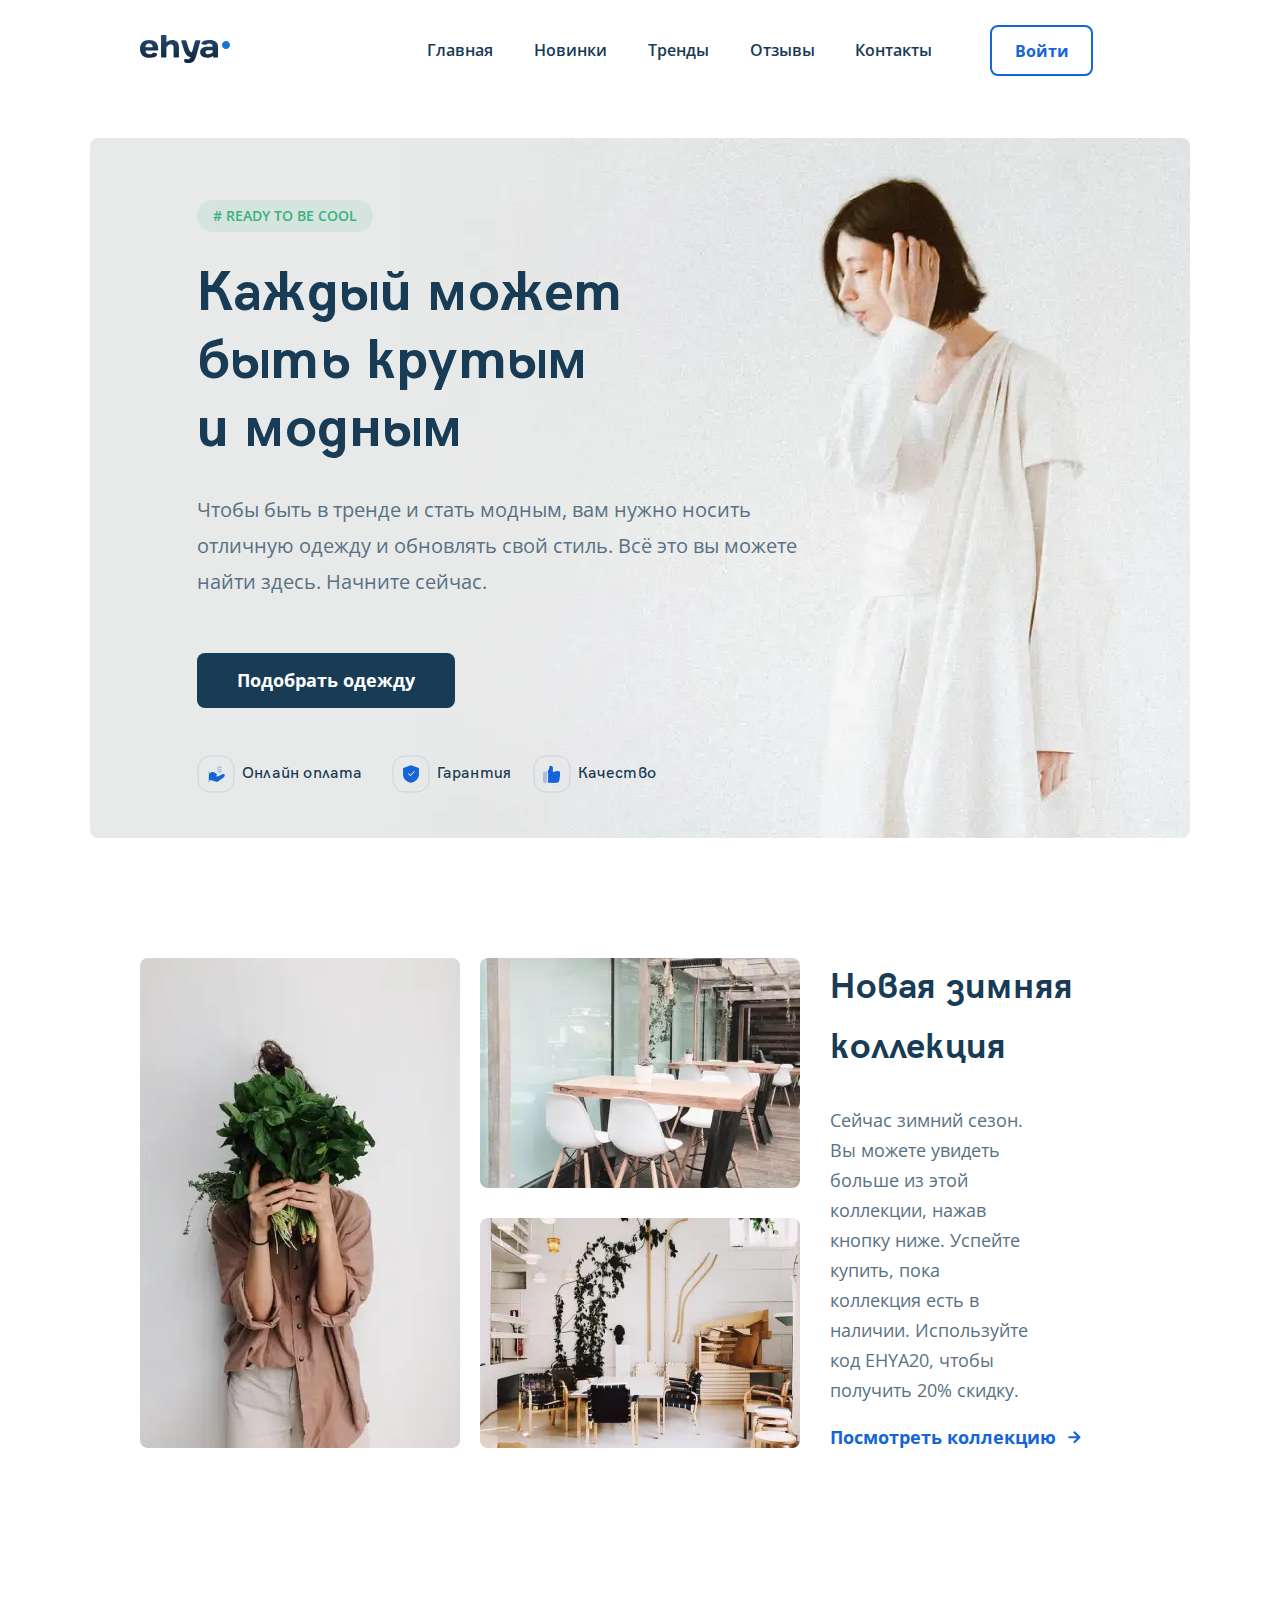
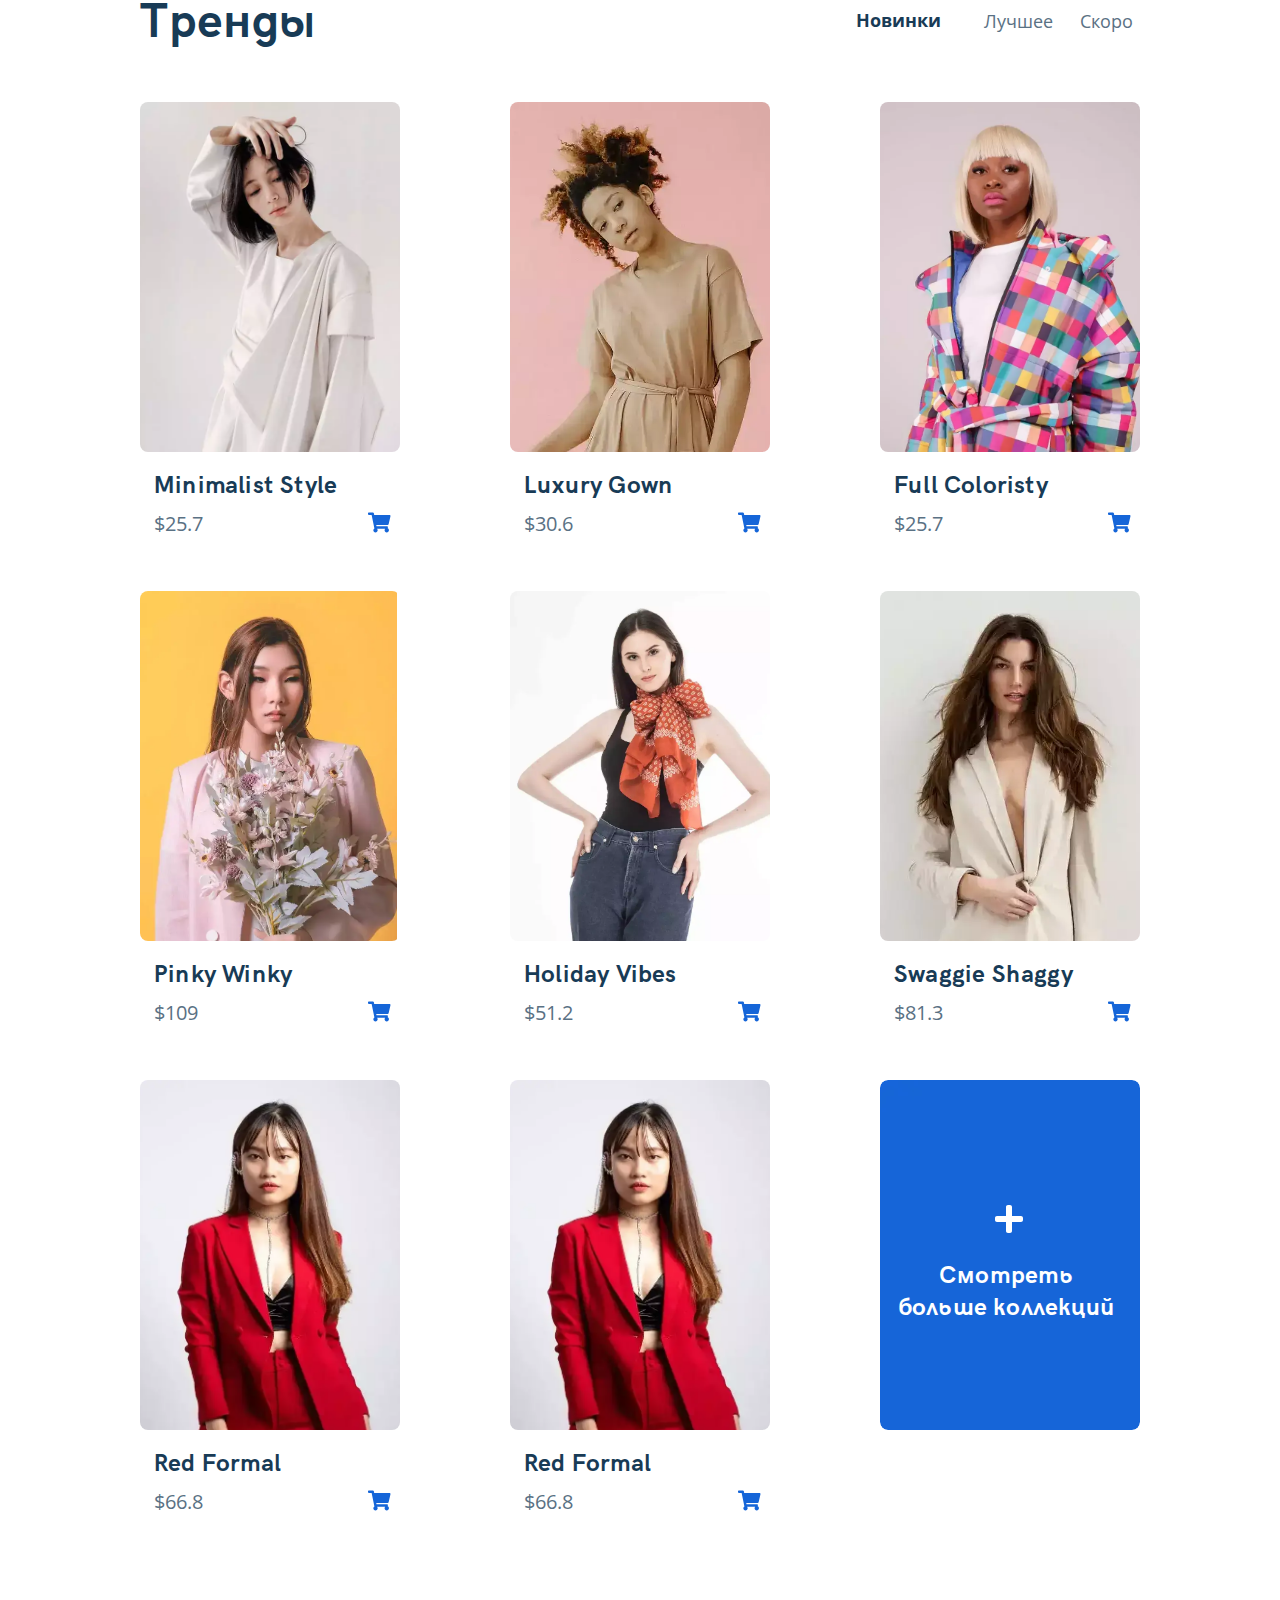
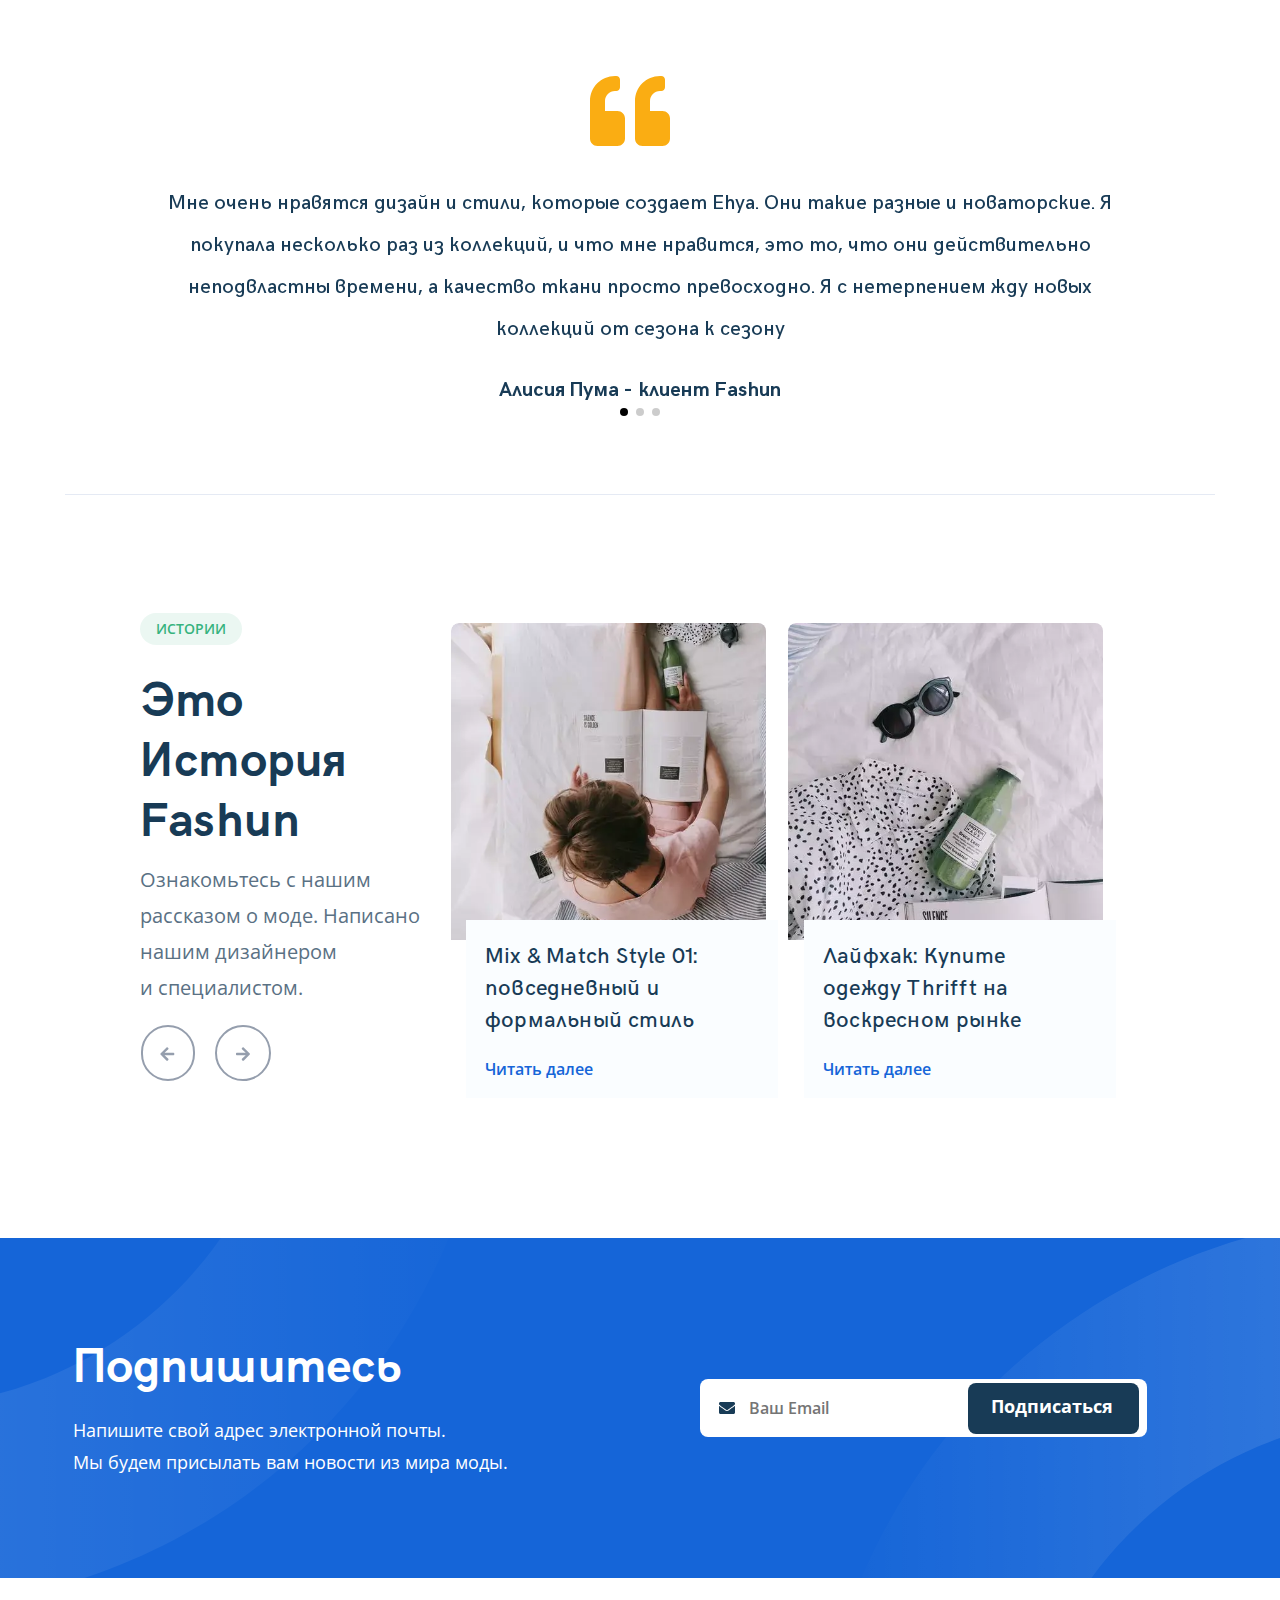
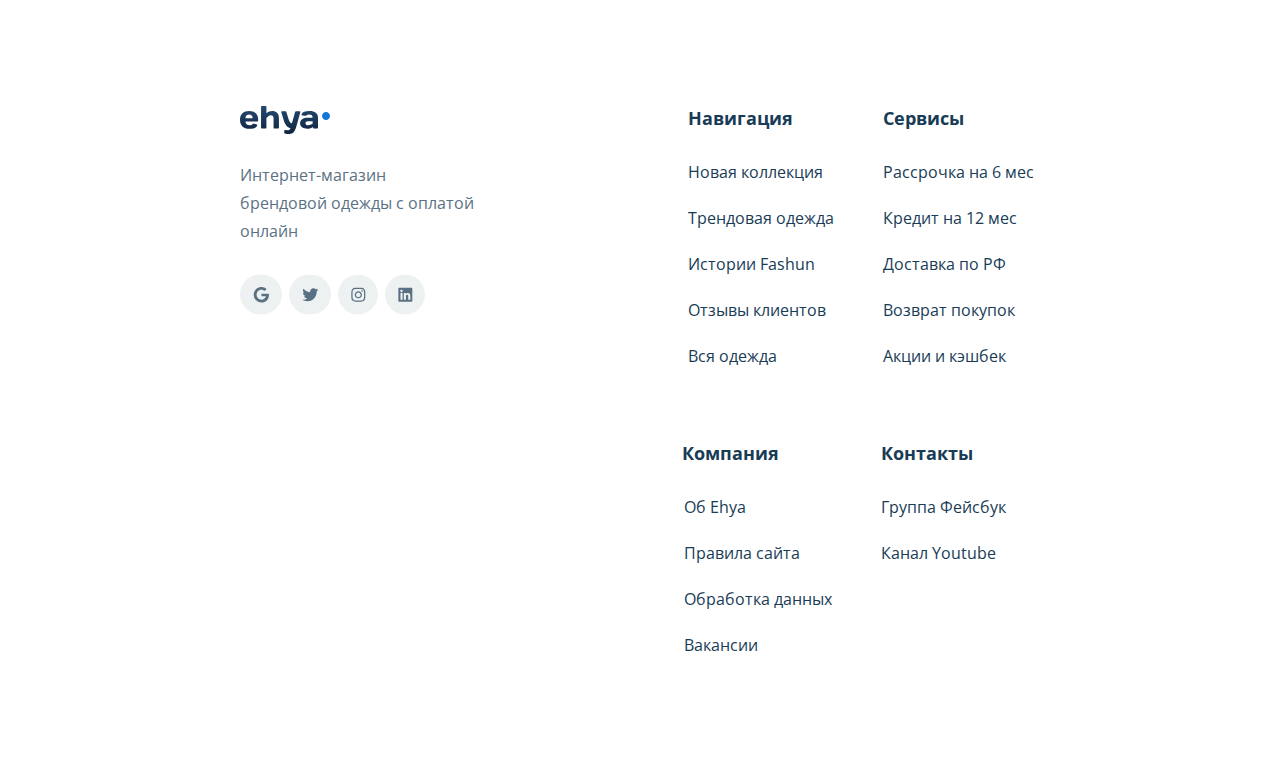
==== commit 8e6164f1: "create:footer section" ====
--- a/index.html
+++ b/index.html
@@ -45,7 +45,7 @@
                   <a href="#reviews" class="navbar-menu__link">Отзывы</a>
                 </li>
                 <li class="navbar__item">
-                  <a href="#" class="navbar-menu__link">Контакты</a>
+                  <a href="#contacts" class="navbar-menu__link">Контакты</a>
                 </li>
               </ul>
               <div class="navbar__username navbar__username--mobile">
@@ -1202,7 +1202,7 @@
     </section>
     <!-- /.reviews -->
     <div class="line"></div>
-    <section class="history">
+    <section class="history" id="fashun">
       <div class="container container-history">
         <div class="history-wrapper">
           <div class="history-info">
@@ -1368,15 +1368,269 @@
             required
             placeholder="Ваш Email"
           />
-
           <button class="subscribe__button">Подписаться</button>
         </form>
       </div>
       <!-- /.newsletter-wrapper -->
     </section>
     <!-- /.newsletter -->
-
-    <footer class="footer"></footer>
+    <footer class="footer">
+      <div class="container container-footer">
+        <div class="footer-wrapper">
+          <div class="footer-social">
+            <div class="footer-logo">
+              <a href="#" class="footer-logo__img">
+                <img
+                  src="img/logo.svg"
+                  alt="Logo: EHYA"
+                  class="footer-logo__icon"
+                />
+              </a>
+            </div>
+            <div class="footer-slogan">
+              <span class="footer-text"
+                >Интернет-магазин брендовой одежды с оплатой онлайн</span
+              >
+            </div>
+            <div class="footer-social__links">
+              <a
+                href="https://www.google.com/"
+                class="footer-social-icon"
+                target="_blank"
+                ><svg
+                  class="footer-google"
+                  width="42"
+                  height="41"
+                  viewBox="0 0 42 41"
+                  fill="none"
+                  xmlns="http://www.w3.org/2000/svg"
+                >
+                  <g clip-path="url(#clip2)">
+                    <rect
+                      opacity="0.1"
+                      y="0.404175"
+                      width="42"
+                      height="40"
+                      rx="20"
+                      fill="#5A7184"
+                    />
+                    <path
+                      d="M28.9583 20.925C28.9583 20.425 28.8958 20.05 28.8333 19.6438H21.4583V22.3H25.8333C25.677 23.4563 24.5208 25.6438 21.4583 25.6438C18.802 25.6438 16.6458 23.4563 16.6458 20.7375C16.6458 16.3938 21.7708 14.3938 24.5208 17.05L26.6458 15.0188C25.302 13.7688 23.5208 12.9875 21.4583 12.9875C17.1458 12.9875 13.7083 16.4563 13.7083 20.7375C13.7083 25.05 17.1458 28.4875 21.4583 28.4875C25.927 28.4875 28.9583 25.3625 28.9583 20.925Z"
+                      fill="#5A7184"
+                    />
+                  </g>
+                  <defs>
+                    <clipPath id="clip2">
+                      <rect
+                        width="42"
+                        height="40.0599"
+                        fill="white"
+                        transform="translate(0 0.404175)"
+                      />
+                    </clipPath>
+                  </defs></svg></a
+              ><a
+                href="https://twitter.com/"
+                class="footer-social-icon"
+                target="_blank"
+                ><svg
+                  class="footer-twitter"
+                  width="42"
+                  height="41"
+                  viewBox="0 0 42 41"
+                  fill="none"
+                  xmlns="http://www.w3.org/2000/svg"
+                >
+                  <g clip-path="url(#clip1)">
+                    <rect
+                      opacity="0.1"
+                      y="0.404175"
+                      width="42"
+                      height="40"
+                      rx="20"
+                      fill="#5A7184"
+                    />
+                    <path
+                      d="M27.677 17.4875C28.302 17.0188 28.8645 16.4563 29.302 15.8C28.7395 16.05 28.0833 16.2375 27.427 16.3C28.1145 15.8938 28.6145 15.2688 28.8645 14.4875C28.2395 14.8625 27.5208 15.1438 26.802 15.3C26.177 14.6438 25.3333 14.2688 24.3958 14.2688C22.5833 14.2688 21.1145 15.7375 21.1145 17.55C21.1145 17.8 21.1458 18.05 21.2083 18.3C18.4895 18.1438 16.052 16.8313 14.427 14.8625C14.1458 15.3313 13.9895 15.8938 13.9895 16.5188C13.9895 17.6438 14.552 18.6438 15.4583 19.2375C14.927 19.2063 14.3958 19.0813 13.9583 18.8313V18.8625C13.9583 20.4563 15.0833 21.7688 16.5833 22.0813C16.3333 22.1438 16.0208 22.2063 15.7395 22.2063C15.5208 22.2063 15.3333 22.175 15.1145 22.1438C15.5208 23.4563 16.7395 24.3938 18.177 24.425C17.052 25.3 15.6458 25.8313 14.1145 25.8313C13.8333 25.8313 13.5833 25.8 13.3333 25.7688C14.7708 26.7063 16.4895 27.2375 18.3645 27.2375C24.3958 27.2375 27.677 22.2688 27.677 17.925C27.677 17.7688 27.677 17.6438 27.677 17.4875Z"
+                      fill="#5A7184"
+                    />
+                  </g>
+                  <defs>
+                    <clipPath id="clip1">
+                      <rect
+                        width="42"
+                        height="40.0599"
+                        fill="white"
+                        transform="translate(0 0.404175)"
+                      />
+                    </clipPath>
+                  </defs></svg></a
+              ><a
+                href="https://www.instagram.com/"
+                class="footer-social-icon"
+                target="_blank"
+                ><svg
+                  class="footer-instagram"
+                  width="40"
+                  height="41"
+                  viewBox="0 0 40 41"
+                  fill="none"
+                  xmlns="http://www.w3.org/2000/svg"
+                >
+                  <g clip-path="url(#clip3)">
+                    <rect
+                      opacity="0.1"
+                      y="0.404175"
+                      width="40"
+                      height="40"
+                      rx="20"
+                      fill="#5A7184"
+                    />
+                    <path
+                      d="M20.3333 17.1438C18.3333 17.1438 16.7395 18.7688 16.7395 20.7375C16.7395 22.7375 18.3333 24.3313 20.3333 24.3313C22.302 24.3313 23.927 22.7375 23.927 20.7375C23.927 18.7688 22.302 17.1438 20.3333 17.1438ZM20.3333 23.0813C19.052 23.0813 17.9895 22.05 17.9895 20.7375C17.9895 19.4563 19.0208 18.425 20.3333 18.425C21.6145 18.425 22.6458 19.4563 22.6458 20.7375C22.6458 22.05 21.6145 23.0813 20.3333 23.0813ZM24.8958 17.0188C24.8958 16.55 24.5208 16.175 24.052 16.175C23.5833 16.175 23.2083 16.55 23.2083 17.0188C23.2083 17.4875 23.5833 17.8625 24.052 17.8625C24.5208 17.8625 24.8958 17.4875 24.8958 17.0188ZM27.2708 17.8625C27.2083 16.7375 26.9583 15.7375 26.1458 14.925C25.3333 14.1125 24.3333 13.8625 23.2083 13.8C22.052 13.7375 18.5833 13.7375 17.427 13.8C16.302 13.8625 15.3333 14.1125 14.4895 14.925C13.677 15.7375 13.427 16.7375 13.3645 17.8625C13.302 19.0188 13.302 22.4875 13.3645 23.6438C13.427 24.7688 13.677 25.7375 14.4895 26.5813C15.3333 27.3938 16.302 27.6438 17.427 27.7063C18.5833 27.7688 22.052 27.7688 23.2083 27.7063C24.3333 27.6438 25.3333 27.3938 26.1458 26.5813C26.9583 25.7375 27.2083 24.7688 27.2708 23.6438C27.3333 22.4875 27.3333 19.0188 27.2708 17.8625ZM25.7708 24.8625C25.552 25.4875 25.052 25.9563 24.4583 26.2063C23.5208 26.5813 21.3333 26.4875 20.3333 26.4875C19.302 26.4875 17.1145 26.5813 16.2083 26.2063C15.5833 25.9563 15.1145 25.4875 14.8645 24.8625C14.4895 23.9563 14.5833 21.7688 14.5833 20.7375C14.5833 19.7375 14.4895 17.55 14.8645 16.6125C15.1145 16.0188 15.5833 15.55 16.2083 15.3C17.1145 14.925 19.302 15.0188 20.3333 15.0188C21.3333 15.0188 23.5208 14.925 24.4583 15.3C25.052 15.5188 25.5208 16.0188 25.7708 16.6125C26.1458 17.55 26.052 19.7375 26.052 20.7375C26.052 21.7688 26.1458 23.9563 25.7708 24.8625Z"
+                      fill="#5A7184"
+                    />
+                  </g>
+                  <defs>
+                    <clipPath id="clip3">
+                      <rect
+                        width="40"
+                        height="40.0599"
+                        fill="white"
+                        transform="translate(0 0.404175)"
+                      />
+                    </clipPath>
+                  </defs></svg></a
+              ><a
+                href="https://www.instagram.com/"
+                class="footer-social-icon"
+                target="_blank"
+                ><svg
+                  class="footer-instagram2"
+                  width="40"
+                  height="41"
+                  viewBox="0 0 40 41"
+                  fill="none"
+                  xmlns="http://www.w3.org/2000/svg"
+                >
+                  <g clip-path="url(#clip4)">
+                    <rect
+                      opacity="0.1"
+                      y="0.404175"
+                      width="40"
+                      height="40"
+                      rx="20"
+                      fill="#5A7184"
+                    />
+                    <path
+                      d="M26.3333 13.7375H14.302C13.7708 13.7375 13.3333 14.2063 13.3333 14.7688V26.7375C13.3333 27.3 13.7708 27.7375 14.302 27.7375H26.3333C26.8645 27.7375 27.3333 27.3 27.3333 26.7375V14.7688C27.3333 14.2063 26.8645 13.7375 26.3333 13.7375ZM17.552 25.7375H15.4895V19.0813H17.552V25.7375ZM16.5208 18.1438C15.8333 18.1438 15.302 17.6125 15.302 16.9563C15.302 16.3 15.8333 15.7375 16.5208 15.7375C17.177 15.7375 17.7083 16.3 17.7083 16.9563C17.7083 17.6125 17.177 18.1438 16.5208 18.1438ZM25.3333 25.7375H23.2395V22.4875C23.2395 21.7375 23.2395 20.7375 22.177 20.7375C21.0833 20.7375 20.927 21.5813 20.927 22.4563V25.7375H18.8645V19.0813H20.8333V19.9875H20.8645C21.1458 19.4563 21.8333 18.8938 22.8333 18.8938C24.927 18.8938 25.3333 20.3 25.3333 22.0813V25.7375Z"
+                      fill="#5A7184"
+                    />
+                  </g>
+                  <defs>
+                    <clipPath id="clip4">
+                      <rect
+                        width="40"
+                        height="40.0599"
+                        fill="white"
+                        transform="translate(0 0.404175)"
+                      />
+                    </clipPath>
+                  </defs>
+                </svg>
+              </a>
+            </div>
+          </div>
+          <!-- /footer-social -->
+          <div class="footer-nav">
+            <h2 class="footer-title">Навигация</h2>
+            <div class="footer-list">
+              <ul class="footer-links">
+                <li class="footer__item">
+                  <a href="#new" class="footer__link">Новая коллекция</a>
+                </li>
+                <li class="footer__item">
+                  <a href="#trends" class="footer__link">Трендовая одежда</a>
+                </li>
+                <li class="footer__item">
+                  <a href="#fashun" class="footer__link">Истории Fashun</a>
+                </li>
+                <li class="footer__item">
+                  <a href="#reviews" class="footer__link">Отзывы клиентов</a>
+                </li>
+                <li class="footer__item">
+                  <a href="#" class="footer__link">Вся одежда</a>
+                </li>
+              </ul>
+            </div>
+          </div>
+          <!-- /footer-nav -->
+          <div class="footer-service">
+            <h2 class="footer-title">Сервисы</h2>
+            <div class="footer-list">
+              <ul class="footer-links">
+                <li class="footer__item">
+                  <a href="#" class="footer__link">Рассрочка на 6 мес</a>
+                </li>
+                <li class="footer__item">
+                  <a href="#" class="footer__link">Кредит на 12 мес</a>
+                </li>
+                <li class="footer__item">
+                  <a href="#" class="footer__link">Доставка по РФ</a>
+                </li>
+                <li class="footer__item">
+                  <a href="#" class="footer__link">Возврат покупок</a>
+                </li>
+                <li class="footer__item">
+                  <a href="#" class="footer__link">Акции и кэшбек</a>
+                </li>
+              </ul>
+            </div>
+          </div>
+          <!-- /footer-service -->
+          <div class="footer-company">
+            <h2 class="footer-title footer-title__company">Компания</h2>
+            <div class="footer-list">
+              <ul class="footer-links">
+                <li class="footer__item">
+                  <a href="#" class="footer__link">Об Ehya</a>
+                </li>
+                <li class="footer__item">
+                  <a href="#" class="footer__link">Правила сайта</a>
+                </li>
+                <li class="footer__item">
+                  <a href="#" class="footer__link">Обработка данных</a>
+                </li>
+                <li class="footer__item">
+                  <a href="#" class="footer__link">Вакансии</a>
+                </li>
+              </ul>
+            </div>
+          </div>
+          <!-- /footer-contacts -->
+          <div class="footer-contacts" id="contacts">
+            <h2 class="footer-title">Контакты</h2>
+            <div class="footer-list">
+              <ul class="footer-links">
+                <li class="footer__item">
+                  <a href="https://www.facebook.com/" class="footer__link"
+                    >Группа Фейсбук</a
+                  >
+                </li>
+                <li class="footer__item">
+                  <a href="https://www.youtube.com/" class="footer__link"
+                    >Канал Youtube</a
+                  >
+                </li>
+              </ul>
+            </div>
+          </div>
+          <!-- /footer-contacts -->
+        </div>
+      </div>
+      <!-- /.container -->
+    </footer>
+    <!-- /footer  -->
     <div class="modal" id="modal_1">
       <div class="modal__overlay"></div>
       <!-- /.modal__overlay -->
--- a/css/style.css
+++ b/css/style.css
@@ -1,2 +1,2 @@
-*{box-sizing:border-box}body{font-family:'Open Sans', sans-serif;background-color:#FFFFFF;color:#183B56;overflow-y:scroll}@font-face{font-family:'HK Grotesk';src:url("../fonts/HKGrotesk-Bold.woff2") format("woff2");src:url("../fonts/HKGrotesk-Bold.woff") format("woff");font-weight:bold;font-style:normal;font-display:swap}@font-face{font-family:'HK Grotesk';src:url("../fonts/HKGrotesk-Medium.woff2") format("woff2");src:url("../fonts/HKGrotesk-Medium.woff") format("woff");font-weight:500;font-style:normal;font-display:swap}@font-face{font-family:'HK Grotesk';src:url("../fonts/HKGrotesk-Regular.woff2") format("woff2");src:url("../fonts/HKGrotesk-Regular.woff") format("woff");font-weight:300;font-style:normal;font-display:swap}.container{max-width:1140px;margin:auto}.img{width:100%}.no-scroll{overflow-y:hidden}.line{margin:auto;border-top:1px solid #E5EAF4;max-width:1150px}/*! normalize.css v8.0.1 | MIT License | github.com/necolas/normalize.css */html{line-height:1.15;-webkit-text-size-adjust:100%}body{margin:0}main{display:block}h1{font-size:2em;margin:0.67em 0}hr{box-sizing:content-box;height:0;overflow:visible}pre{font-family:monospace, monospace;font-size:1em}a{background-color:transparent}abbr[title]{border-bottom:none;text-decoration:underline;text-decoration:underline dotted}b,strong{font-weight:bolder}code,kbd,samp{font-family:monospace, monospace;font-size:1em}small{font-size:80%}sub,sup{font-size:75%;line-height:0;position:relative;vertical-align:baseline}sub{bottom:-0.25em}sup{top:-0.5em}img{border-style:none}button,input,optgroup,select,textarea{font-family:inherit;font-size:100%;line-height:1.15;margin:0}button,input{overflow:visible}button,select{text-transform:none}button,[type="button"],[type="reset"],[type="submit"]{-webkit-appearance:button}button::-moz-focus-inner,[type="button"]::-moz-focus-inner,[type="reset"]::-moz-focus-inner,[type="submit"]::-moz-focus-inner{border-style:none;padding:0}button:-moz-focusring,[type="button"]:-moz-focusring,[type="reset"]:-moz-focusring,[type="submit"]:-moz-focusring{outline:1px dotted ButtonText}fieldset{padding:0.35em 0.75em 0.625em}legend{box-sizing:border-box;color:inherit;display:table;max-width:100%;padding:0;white-space:normal}progress{vertical-align:baseline}textarea{overflow:auto}[type="checkbox"],[type="radio"]{box-sizing:border-box;padding:0}[type="number"]::-webkit-inner-spin-button,[type="number"]::-webkit-outer-spin-button{height:auto}[type="search"]{-webkit-appearance:textfield;outline-offset:-2px}[type="search"]::-webkit-search-decoration{-webkit-appearance:none}::-webkit-file-upload-button{-webkit-appearance:button;font:inherit}details{display:block}summary{display:list-item}template{display:none}[hidden]{display:none}.navbar{background-color:#ffffff;padding-bottom:120px;overflow-y:auto}.navbar-top{display:flex;justify-content:space-between;align-items:center;padding-top:23px;padding-bottom:60px}.navbar-top__menu-button--mini{display:none;border:none;outline:none}.navbar-top__menu-button--close{display:none;border:none;outline:none}.navbar-top__menu-button--max{position:relative;outline:none;padding:13px 22px 12px 23px;border:2px solid #1565D8;border-radius:8px;background-color:#FFFFFF;text-decoration:none;font-style:normal;font-weight:bold;font-size:16px;line-height:22px;color:#1565d8;cursor:pointer;transition:all 0.5s}.navbar-top__menu-button--max::before{content:'';position:absolute;top:0;left:0;width:100%;height:100%;z-index:1;background-color:#f1e8e800;transition:all 0.3s}.navbar-top__menu-button--max:hover::before{opacity:0;transform:scale(0.5, 0.5)}.navbar-top__menu-button--max::after{content:'';position:absolute;top:-2px;left:-2px;width:100%;height:100%;z-index:1;opacity:0;transition:all 0.3s;border-radius:8px;border:1px solid #420edf80;transform:scale(1.2, 1.2)}.navbar-top__menu-button--max:hover::after{opacity:1;transform:scale(1, 1)}.navbar__username{margin-left:10px}.navbar__username--mobile{display:none}.navbar-menu{margin:0;padding:0;flex-basis:54%}.navbar__links{width:545px}.navbar__list{display:flex;align-items:center;justify-content:space-between;list-style-type:none}.navbar-menu__link{display:inline-block;text-decoration:none;font-style:normal;font-weight:600;font-size:16px;line-height:22px;color:#183B56;transition:all 0.6s}.navbar-menu__link:after{display:block;content:'';width:0%;height:1px;background:#36B37E;ransition:width 0.4s ease-in-out}.navbar-menu__link:hover:after,.navbar-menu__link:focus:after{width:100%}.navbar-menu__link:hover{color:#1565d8}.logo{flex-basis:41%;cursor:pointer}.mainscreen{margin:auto;max-width:1280px;background-image:url(../img/header-image.webp);position:relative;padding:0px 0px 0px 0px;background-position:center;background-repeat:no-repeat;background-size:cover;border-radius:8px}.mainscreen svg path{fill:#1565d8;stroke:inherit;stroke-width:inherit}.mainscreen svg path:hover{fill:#36B37E}.mainscreen-wrapper{padding:62px 0 45px 107px}.mainscreen__button-label{padding:6px 16px 6px 16px;background:rgba(54,179,126,0.1);border-radius:2000px;border:none;outline:none;margin-bottom:28px;text-transform:uppercase;text-decoration:none;font-style:normal;font-weight:600;font-size:14px;line-height:20px;color:#36B37E;cursor:pointer}.mainscreen-title{margin:0;padding:0;font-family:'HK Grotesk';font-feature-settings:"locl" 0;font-style:normal;font-weight:bold;font-size:56px;line-height:68px;letter-spacing:0.2px;color:#183B56;margin-bottom:28px}.mainscreen-text{max-width:615px;font-style:normal;font-weight:normal;font-size:20px;line-height:36px;color:#5A7184;margin-bottom:53px}.mainscreen__button-choise{position:relative;padding:15px 40px 15px 40px;background:#183b56;border-radius:8px;border:none;outline:none;text-decoration:none;font-style:normal;font-weight:bold;font-size:18px;line-height:25px;color:#FFFFFF;cursor:pointer;transition:all 0.5s}.mainscreen__button-choise::before{content:'';position:absolute;top:0;left:0;width:100%;height:100%;z-index:1;background-color:#f1e8e800;transition:all 0.3s}.mainscreen__button-choise:hover::before{opacity:0;transform:scale(0.5, 0.5)}.mainscreen__button-choise::after{content:'';position:absolute;top:-2px;left:-2px;width:100%;height:100%;z-index:1;opacity:0;transition:all 0.3s;border-radius:8px;border:1px solid #183b56;transform:scale(1.2, 1.2)}.mainscreen__button-choise:hover::after{opacity:1;transform:scale(1, 1)}.mainscreen-info{margin-bottom:47px}.mainscreen-conditions{width:459px;display:flex;justify-content:space-between;align-items:center}.mainscreen-conditions__mini{display:flex;justify-content:space-between;align-items:center}.mainscreen-payment{margin-right:29px}.mainscreen-payment__link,.mainscreen-guarantee__link,.mainscreen-quality__link{display:flex;justify-content:space-between;align-items:center;text-decoration:none}.mainscreen-payment-icon,.mainscreen-guarantee-icon,.mainscreen-quality-icon{margin-right:7px}.mainscreen-paytext,.mainscreen-qualtext,.mainscreen-guartext{font-family:'HK Grotesk';font-feature-settings:"locl" 0;font-weight:500;font-size:16px;line-height:20px;letter-spacing:0.2px;color:#183B56}.mainscreen__thank-back{margin-bottom:20px}.new{margin:auto;padding:0px 0px 141px 0px}.new-image{display:flex;justify-content:space-between;align-items:center;margin-right:57px}.new-green{margin-right:30px}.new-furniture{display:flex;justify-content:space-evenly;flex-direction:column;align-items:center}.new-furniture__chair{margin-bottom:27px}.new-article{min-width:412px;min-height:481px}.new-title{margin:0;padding:0;font-family:'HK Grotesk';font-feature-settings:"locl" 0;font-style:normal;font-weight:bold;font-size:48px;line-height:60px;letter-spacing:0.2px;color:#183B56;margin-bottom:27px}.new-text{width:358px;margin:0;padding:0;font-style:normal;font-weight:normal;font-size:20px;line-height:36px;color:#5A7184;margin-bottom:40px}.new-look__link{display:inline-block;text-decoration:none;font-style:normal;font-weight:bold;font-size:18px;line-height:25px;color:#1565D8;margin-right:16px;transition:all 0.6s}.new-look__link:after{display:block;content:'';width:0%;height:1px;background:#1565D8;ransition:width 0.4s ease-in-out}.new-look__link:hover:after,.new-look__link:focus:after{width:100%}.new-look__link:hover{color:#36B37E}.container-new{display:flex;justify-content:space-between;align-items:center}.reviews{padding:0 0 64px 0}.reviews-wrapper{margin-bottom:28px}.reviews-user{margin-bottom:28px}.reviews-slider__item{position:relative;margin:111px auto 0}.reviews-slider__item::before{content:'';position:absolute;top:-106px;left:358px;width:94px;height:88px;background-image:url(../img/quote-left.svg);background-repeat:no-repeat}.reviews-slider__text{margin:0;padding:0;font-family:'HK Grotesk';font-feature-settings:"locl" 0;font-style:normal;font-weight:500;font-size:20px;line-height:42px;text-align:center;color:#183B56}.reviews-slider__username{margin:0;padding:0;font-family:'HK Grotesk';font-feature-settings:"locl" 0;font-style:normal;font-weight:bold;font-size:20px;line-height:24px;text-align:center;letter-spacing:0.2px;color:#183B56}.container-reviews{max-width:800px}.trends{margin:auto;padding:0px 0px 86px 0px}.trends svg path{fill:#1565d8;stroke:inherit;stroke-width:inherit}.trends svg path:hover{fill:#36B37E}.trends-show{display:flex;justify-content:space-between;align-items:center}.trends-market{display:flex;justify-content:space-between;align-items:center;flex-wrap:wrap}.trends-card{margin-bottom:49px}.trends-card--none{display:none}.trends-image{position:relative;width:260px;height:350px;overflow:hidden;object-fit:cover;border-radius:8px;margin-bottom:18px}.trends-image__see{position:absolute;top:180px;right:25px;font-family:'HK Grotesk';font-feature-settings:"locl" 0;font-style:normal;font-weight:bold;font-size:24px;line-height:32px;text-align:center;letter-spacing:0.2px;color:#FFFFFF;text-decoration:none}.trends-img{width:100%;height:100%;overflow:hidden;object-fit:cover}.trends-img__luxstyle{width:114%;height:124%;overflow:hidden;object-fit:cover}.trends-img__pinkystyle{width:99%;height:126%;overflow:hidden;object-fit:cover}.trends-img__holystyle{width:112%;height:107%;overflow:hidden;object-fit:cover}.trends-img__swstyle{width:110%;height:133%;overflow:hidden;object-fit:cover}.trends-img__redstyle{width:110%;height:125%;overflow:hidden;object-fit:cover}.trends-img__fullstyle{width:105%;height:113%;overflow:hidden;object-fit:cover;transform:scale(-1, 1)}.trends-img__show{position:relative}.trends-img__see{position:absolute;top:180px;right:25px;font-family:'HK Grotesk';font-feature-settings:"locl" 0;font-style:normal;font-weight:bold;font-size:24px;line-height:32px;text-align:center;letter-spacing:0.2px;color:#FFFFFF;text-decoration:none}.trends-link{display:inline-block;margin-bottom:-3px;text-decoration:none;font-family:'HK Grotesk';font-feature-settings:"locl" 0;font-style:normal;font-weight:bold;font-size:24px;line-height:32px;letter-spacing:0.2px;color:#183B56;margin-left:14px;transition:all 0.6s}.trends-link:after{display:block;content:'';width:0%;height:1px;background:#1565D8;ransition:width 0.4s ease-in-out}.trends-link:hover:after,.trends-link:focus:after{width:100%}.trends-link:hover{color:#36B37E}.trends-link--none{color:#FFFFFF}.trends-plus{position:absolute;top:125px;right:117px}.trends-price{font-style:normal;font-weight:normal;font-size:20px;line-height:36px;color:#5A7184}.trends-price--none{color:#FFFFFF}.trends__basket-icon--none{display:none}.trends-shop{display:flex;justify-content:space-between;align-items:center;margin-top:6px;margin-left:14px}.trends-title{margin:0;padding:0;font-family:'HK Grotesk';font-feature-settings:"locl" 0;font-style:normal;font-weight:bold;font-size:48px;line-height:60px;letter-spacing:0.2px;color:#183B56}.trends-img__none{border-radius:8px}.trends-basket{flex-basis:13%}.trends__wrapper{width:1135px;margin-bottom:30px}.trends__wrapper-tabs{display:flex;justify-content:space-between;align-items:center;margin-bottom:48px}.trends-tabs{list-style-type:none;margin:0;padding:0;display:flex;justify-content:space-between;align-items:center}.trends-tabs__item{padding:16px 7px 20px 20px;cursor:pointer;font-style:normal;font-weight:normal;font-size:18px;line-height:25px;color:#5A7184}.trends-tabs__item--active{padding:15px 23px 20px 20px;font-style:normal;font-weight:bold;font-size:18px;line-height:25px;color:#183B56}.trends-content{padding:0;list-style-type:none}.trends-content__item{display:none}.trends-content__item--active{display:block}.container-trends{max-width:1135px}.content__item{display:none}.content__item--active{display:block}.tabs__item{padding:16px 7px 20px 20px;cursor:pointer;font-style:normal;font-weight:normal;font-size:18px;line-height:25px;color:#5A7184}.tabs__item--active{padding:15px 23px 20px 20px;font-style:normal;font-weight:bold;font-size:18px;line-height:25px;color:#183B56}.container-history{padding-bottom:138px;max-width:1150px}.history-slider{margin-top:15px}.history-wrapper{display:flex;justify-content:space-beetwen;align-items:center;padding-top:113px}.history-image{position:relative;display:flex;justify-content:space-beetwen;align-items:center}.history-image__slide{position:relative;width:327px;height:477px;overflow:hidden;object-fit:cover;border-radius:8px 8px 0 0}.history-image__slide--one{margin-right:15px}.history-image__slogan-mix{position:absolute;width:312px;height:178px;top:297px;right:337px;background-color:#FAFDFF}.history-image__slogan-life{position:absolute;width:312px;height:178px;top:297px;right:-2px;background-color:#FAFDFF}.history-image__text{margin:0;padding:21px 54px 5px 19px;font-family:'HK Grotesk';font-feature-settings:"locl" 0;font-style:normal;font-weight:500;font-size:22px;line-height:32px;letter-spacing:0.2px;color:#183B56;margin-bottom:16px}.history-image__link{display:inline-block;padding:0px 40px 20px 19px;font-style:normal;font-weight:600;font-size:16px;line-height:22px;color:#1565D8;text-decoration:none;transition:all 0.6s}.history-image__link:after{display:block;content:'';width:0%;height:1px;background:#1565D8;ransition:width 0.4s ease-in-out}.history-image__link:hover:after,.history-image__link:focus:after{width:100%}.history-image__link:hover{color:#36B37E}.history-button{padding:6px 16px 6px 16px;background-color:rgba(54,179,126,0.1);border-radius:2000px;border:none;outline:none;font-style:normal;font-weight:600;font-size:14px;line-height:20px;text-align:center;text-transform:uppercase;color:#36B37E;margin-bottom:27px}.history-title{margin:0;padding:0;font-family:'HK Grotesk';font-feature-settings:"locl" 0;font-style:normal;font-weight:bold;font-size:48px;line-height:60px;letter-spacing:0.2px;color:#183B56;margin-bottom:25px}.history-title-mini{margin:0;padding:0;display:none;font-family:'HK Grotesk';font-feature-settings:"locl" 0;font-style:normal;font-weight:bold;font-size:28px;line-height:36px;text-align:center;letter-spacing:0.2px;color:#183B56}.history-text{margin:0;padding:0;font-style:normal;font-weight:normal;font-size:20px;line-height:36px;color:#5A7184}.history-foto{width:315px;height:317px;overflow:hidden;object-fit:cover;border-radius:8px 8px 0 0}.history-info{position:relative;min-width:392px;height:482px;display:flex;justify-content:space-beetwen;align-items:start;flex-direction:column;margin-right:95px}.history-info__button{position:absolute;z-index:99;width:70px;height:60px;border:none;outline:none;cursor:pointer;background-repeat:no-repeat;background-position:center;background-size:54px;background-color:transparent}.history-info__button-next{bottom:60px;left:68px}.history-info__button-prev{bottom:61px;left:-7px}.history-swiper{width:652px}.history-slider{padding-top:10px}svg:hover #rect1{fill:none;stroke:#111}svg:hover #path1{fill:#111}svg:hover #rect2{fill:none;stroke:#111}svg:hover #path2{fill:#111}.newsletter{position:relative;padding:100px 0 100px 0;background-image:url(../img/newsletter-bg.svg);background-position:center;background-repeat:no-repeat;background-size:cover}.newsletter-wrapper{position:relative;display:flex;align-items:center;justify-content:flex-start;max-width:1135px;margin:auto}.newsletter-text{display:flex;justify-content:space-between;align-items:start;max-width:442px;flex-direction:column;margin-right:185px}.newsletter-title{margin:0;padding:0;font-family:'HK Grotesk';font-feature-settings:"locl" 0;font-style:normal;font-weight:bold;font-size:48px;line-height:60px;letter-spacing:0.2px;color:#FFFFFF;margin-bottom:16px}.newsletter-slogan{margin:0;padding:0;font-family:'Open Sans', sans-serif;display:block;font-style:normal;font-weight:normal;font-size:18px;line-height:32px;color:#FFFFFF}.subscribe{position:relative;width:447px;height:58px;border-radius:3px}.subscribe__input{position:absolute;font-family:'Open Sans', sans-serif;width:100%;height:100%;padding-left:49px;padding-right:199px;font-style:normal;font-weight:600;font-size:16px;line-height:22px;color:#959EAD;background-image:url(../img/mail.svg);background-position:19px, 50%;background-repeat:no-repeat;border-radius:8px;outline:none;border:none}.subscribe__button{position:absolute;display:inline-block;right:8px;top:4px;padding:7px 26px 9px 23px;min-width:160px;max-width:180px;height:88%;background-color:#183B56;font-style:normal;font-weight:bold;font-size:18px;line-height:25px;text-align:center;color:#FFFFFF;white-space:pre-wrap;border-radius:8px;border:none;outline:none;cursor:pointer;transition:all 0.6s}.subscribe__button:after{display:block;content:'';width:0%;height:1px;background:#1565D8;ransition:width 0.4s ease-in-out}.subscribe__button:hover:after,.subscribe__button:focus:after{width:100%}.subscribe__button:hover{color:#36B37E}.subscribe #emailNews-error{position:absolute;color:#FFFFFF;font-size:14px;font-weight:bold;text-align:center;padding:0px 81px 0 24px;top:60px}.footer{padding-top:100px}.modal__overlay{position:fixed;left:0;top:0;right:0;bottom:0;background-color:rgba(0,141,223,0.199);z-index:100;visibility:hidden;opacity:0;transition:opacity 0.8s}.modal__overlay--visible{visibility:visible;opacity:1}.modal__dialog{position:fixed;max-width:478px;max-height:100%;overflow:auto;left:50%;top:49%;transform:translate(-50%, -50%);padding:19px 88px 33px 88px;background-color:#1565d8;border-radius:8px;color:red;z-index:101;visibility:hidden;opacity:0;transition:opacity 0.8s}.modal__dialog--visible{visibility:visible;opacity:1}.modal__close{position:absolute;right:18px;top:20px;text-decoration:none;outline:none;border:none;cursor:pointer}.modal__input{font-family:'HK Grotesk';font-feature-settings:"locl" 0;width:100%;margin-top:15px;padding-left:15px}.modal__textarea{font-family:'HK Grotesk';font-feature-settings:"locl" 0;width:100%;min-height:123px;margin-top:15px;padding-top:10px;padding-left:15px;border-radius:4px;border:none;outline:none;resize:none}.modal__info{font-style:normal;font-weight:bold;font-size:12px;line-height:15px;color:#E0E0E0;text-align:left;order:2}.modal__title{font-family:'Open Sans', sans-serif;margin:17px 0 0 0;font-style:normal;font-weight:bold;font-size:18px;line-height:23px;color:#FFFFFF;text-align:center}.modal__button{margin-top:15px;min-width:163px;padding:15px 9px 15px 9px;background-color:rgba(54,179,126,0.4);border-radius:8px;color:#FFFFFF;box-shadow:0 14px 28px  #7cb495a1, 0 10px 10px #7cb495a1;order:2}.modal__form-submit{display:flex;flex-direction:column;justify-content:space-between}.input{background:#FFFFFF;border-radius:4px;border:none;outline:none;height:50px;padding:0 23px 0 23px;font-size:16px;line-height:15px;font-weight:normal}@media (max-width: 1335px){.container{max-width:1000px}.logo{flex-basis:20%}.mainscreen{max-width:1100px}.new-green{margin-right:20px}.new-image{margin-right:30px}.new-title{font-size:36px}.new-text{width:200px;font-size:18px;line-height:30px;margin-bottom:20px}.new-look__link{margin-right:8px}.new-article{min-width:252px}.trends-card--none{display:block}.reviews-slider__item::before{left:450px}.history-info{min-width:300px;margin-right:11px}.history-info__button-next{bottom:11px;left:68px}.history-info__button-prev{bottom:11px;left:-7px}.history-title{margin-bottom:10px}.history-image__slide--one{margin-right:10px}.history-image__slogan-mix{top:297px;right:362px}.history-image__slogan-life{top:297px;right:24px}}@media (max-width: 1200px){.container{max-width:900px}.logo{flex-basis:20%}.mainscreen{max-width:950px}.new-green{margin-right:20px}.new-image{margin-right:20px}.new-title{font-size:36px}.new-text{width:200px;font-size:18px;line-height:30px;margin-bottom:20px}.new-look__link{margin-right:8px}.reviews-slider__item::before{left:403px}.history-image__slogan-mix{max-width:280px;top:297px;right:294px}.history-image__slogan-life{max-width:280px;top:297px;left:314px}.history-image__text{font-size:21px}.history-image__slide--one{max-width:290px}.history-image__slide--two{max-width:290px}.newsletter-wrapper{max-width:900px}.newsletter-text{margin-right:20px}}@media (max-width: 992px){.container{max-width:650px}.logo{flex-basis:20%}.mainscreen{max-width:750px}.mainscreen svg path{fill:#1565d8;stroke:inherit;stroke-width:inherit}.mainscreen svg path:hover{fill:#1565d8}.mainscreen-wrapper{padding:30px 0 30px 30px}.mainscreen__button-choise::after,.mainscreen__button-choise::before{display:none}.navbar-top{padding-bottom:31px}.navbar-top__menu-button--max{transition:none}.navbar-top__menu-button::after,.navbar-top__menu-button::before{display:none}.navbar-top__menu-button:hover{color:#1565d8}.navbar-menu__link{transition:none}.navbar-menu__link::after,.navbar-menu__link::before{display:none}.navbar-menu__link:hover{color:#183B56}.navbar__links{width:420px}.navbar-menu{margin-right:30px}.navbar-menu__link{font-weight:600;font-size:14px}.modal__dialog{width:375px;padding:19px 60px 33px 60px}.new{padding:0px 0px 80px 0px}.new-article{min-height:100%;display:flex;justify-content:space-between;align-items:start;flex-direction:column}.new-title{font-weight:bold;font-size:48px;line-height:60px;letter-spacing:0.2px}.new-text{min-width:100%;font-style:normal;font-weight:normal;font-size:20px;line-height:36px;color:#5A7184}.new-image{margin-bottom:20px}.new-look__link{transition:none}.new-look__link::after,.new-look__link::before{display:none}.new-look__link:hover{color:#1565D8}.container-new{display:flex;justify-content:space-between;align-items:center;flex-direction:column}.trends-card{padding-left:20px;flex-basis:50%}.trends-card--none{display:none}.trends svg path{fill:#1565d8;stroke:inherit;stroke-width:inherit}.trends svg path:hover{fill:#1565D8}.trends__wrapper-tabs{display:flex;justify-content:space-between;align-items:center;flex-direction:column}.trends-image{width:280px;height:350px;overflow:hidden;object-fit:cover;border-radius:8px}.trends-img{width:280px;height:350px;overflow:hidden;object-fit:cover}.trends-basket{flex-basis:23%}.trends-link{transition:none}.trends-link::after,.trends-link::before{display:none}.trends-link:hover{color:#183B56}.reviews-slider__item::before{left:279px}.history-wrapper{margin:auto;max-width:680px;height:500px;display:inline-block;padding-top:79px}.history-slider{margin:auto}.history-slogan{right:4px;top:298px}.history-image__link{padding:0px 40px 20px 22px;transition:none}.history-image__link::after,.history-image__link::before{display:none}.history-image__link:hover{color:#1565D8}.history-info{max-width:680px;height:331px;align-items:center;margin:0}.history-info__button-prev{bottom:31px;left:249px}.history-info__button-next{bottom:31px;left:346px}.history-button{margin-left:0px;margin-bottom:24px}.history-title{margin-bottom:17px;margin-left:0px}.history-text{padding:0 60px 0 60px;text-align:center}.history-foto{width:322px}.history-image__slide--one{max-width:317px;margin-right:30px}.history-image__slide--two{max-width:317px}.history-image__slogan-mix{right:353px}.history-image__slogan-life{left:395px}.newsletter{padding:72px 0 78px 0;background-image:url(../img/newsletter-bgm.svg)}.newsletter-wrapper{max-width:650px;flex-direction:column}.newsletter-text{margin-right:0;margin-bottom:56px;align-items:center}.newsletter-slogan{text-align:center}.subscribe__button{transition:none}.subscribe__button::after,.subscribe__button::before{display:none}.subscribe__button:hover{color:#FFFFFF}}@media (max-width: 768px){body{padding-top:105px}.container{max-width:650px}.navbar-top__mobile{width:100%;background-color:#FFFFFF;display:block;position:fixed;top:0;right:0;left:0;z-index:99}.navbar-top__menu-line--invisible{display:none}.navbar{overflow-y:auto}.navbar-menu{display:none;position:fixed;left:20px;right:-10px;bottom:0;top:9px;background-color:#FFFFFF;z-index:99;border:1px solid #c4c1c1;box-shadow:0 0 10px #c4c1c1}.navbar-menu--visible{display:block;max-height:60%;overflow-y:auto}.navbar-menu__link{font-style:normal;font-weight:600;font-size:16px;line-height:22px;text-align:center;color:#183B56}.navbar__mobile{display:block;top:0;right:0;left:0;z-index:99}.navbar__username{display:none}.navbar__username--mobile{display:block;margin-bottom:20px}.navbar__links{margin:0;width:100%;display:flex;justify-content:space-between;flex-direction:column;align-items:center}.navbar__list{padding:0;margin:0;align-items:center;flex-direction:column;margin-top:40px}.navbar__item{margin-bottom:20px}.navbar-top{padding-top:26px;padding-bottom:46px;padding-left:57px;padding-right:57px}.navbar-top__menu-button--mobile{padding:13px 125px 12px 125px;border:2px solid #1565D8;border-radius:8px;background-color:#FFFFFF;font-style:normal;font-weight:bold;font-size:16px;line-height:22px;background-color:#FFFFFF;color:#1565d8;outline:none;cursor:pointer}.navbar-top__menu-button--mini{position:absolute;top:29px;right:63px;z-index:100;display:flex;width:16px;height:14px;padding:0;align-items:center;justify-content:space-between;flex-direction:column;border:none;background-color:#FFFFFF;cursor:pointer}.menu-btn--close{background-image:url(../img/close-icon.png);margin-top:4px;background-size:cover;z-index:100}.mainscreen{max-width:724px;margin:auto;background-image:url(../img/header-image2.webp);position:relative;padding:0px 0 0px 0;background-position:center;background-repeat:no-repeat;background-size:cover;border-radius:8px;overflow-y:auto}.mainscreen-wrapper{padding:35px 0 36px 29px}.mainscreen__button-label{margin-bottom:24px}.mainscreen-title{font-style:normal;font-weight:bold;font-size:48px;line-height:60px;letter-spacing:0.2px;margin-bottom:20px}.mainscreen-text{max-width:401px;font-style:normal;font-weight:normal;font-size:18px;line-height:32px;margin-bottom:36px}.mainscreen-info{margin-bottom:40px}.mainscreen-conditions{max-width:443px}.mainscreen-payment{margin-right:18px}.modal__dialog{width:375px;padding:19px 60px 33px 60px}.navbar{padding-bottom:80px}.new{padding:0px 0px 80px 0px}.new-image{margin:auto;margin-bottom:36px}.new-green{margin-right:28px}.new-article{min-width:672px;justify-content:flex-start}.new-title{margin-bottom:24px}.new-text{margin-bottom:25px}.new-look__link{margin-right:15px}.container-new{max-width:672px}.trends{padding:0px 0px 20px 0px}.trends-shop{margin-top:8px}.trends__wrapper-tabs{display:flex;justify-content:space-between;align-items:center;flex-direction:column;margin-bottom:36px}.trends-image{width:280px;height:350px;border-radius:8px;margin-bottom:17px}.trends-image__see{right:29px}.trends-plus{top:123px;right:121px}.trends-img{width:100%;height:100%;overflow:hidden;object-fit:cover}.trends-img__luxstyle{width:123%;height:122%;overflow:hidden;object-fit:cover}.trends-img__pinkystyle{width:99%;height:126%;overflow:hidden;object-fit:cover}.trends-img__holystyle{width:98%;overflow:hidden;object-fit:cover}.trends-img__swstyle{width:110%;height:133%;overflow:hidden;object-fit:cover}.trends-img__redstyle{width:103%;height:128%;overflow:hidden;object-fit:cover}.trends-img__fullstyle{width:100%;height:114%;overflow:hidden;object-fit:cover}.trends-basket{flex-basis:19%}.trends-title{margin-bottom:10px}.tabs__item{padding:16px 23px 20px 20px}.tabs__item--active{padding:16px 17px 20px 20px}-reviews{max-width:630px}.reviews-slider__item{margin-bottom:22px}.reviews-slider__item::before{left:283px}.reviews-slider__text{height:210px;overflow-y:auto}.reviews-user{margin:auto;max-width:600px;margin-bottom:28px}.container-history{max-width:728px;margin-left:41px;padding-bottom:76px}.history-wrapper{margin:auto;max-width:680px;height:500px;display:inline-block;padding-top:79px}.history-slider{margin:auto}.history-slogan{right:4px;top:298px}.history-slogan__link{padding:0px 40px 20px 22px;transition:none}.history-slogan__link::after,.history-slogan__link::before{display:none}.history-slogan__link:hover{color:#1565D8}.history-info{max-width:680px;height:331px;align-items:center;margin:0}.history-info__button-prev{bottom:31px;left:269px}.history-info__button-next{bottom:31px;left:346px}.history-button{margin-left:0px;margin-bottom:24px}.history-title{margin-bottom:17px;margin-left:0px}.history-text{padding:0 60px 0 60px;text-align:center}.history-foto{width:322px}.history-image__slide--one{max-width:323px;margin-right:27px}.history-image__slide--two{max-width:323px}.history-image__text{font-size:22px}.history-image__slogan-mix{max-width:322px;right:355px}.history-image__slogan-life{max-width:322px;left:364px}.line{max-width:728px}}@media (max-width: 767px){.container-history{margin:auto;max-width:650px}.history-wrapper{margin:auto;max-width:650px;height:500px;display:inline-block;padding-top:79px}.history-slider{margin:auto}.history-slogan{border:2px solid red;right:-13px;top:298px}.history-slogan__link{padding:0px 40px 20px 22px;transition:none}.history-slogan__link::after,.history-slogan__link::before{display:none}.history-slogan__link:hover{color:#1565D8}.history-info{max-width:680px;height:331px;align-items:center;margin:0}.history-info__button-prev{bottom:31px;left:210px}.history-info__button-next{bottom:31px;left:346px}.history-button{margin-left:0px;margin-bottom:24px}.history-title{margin-bottom:17px;margin-left:0px}.history-text{padding:0 60px 0 60px;text-align:center}.history-foto{width:322px}.history-image__slide--one{max-width:300px;margin-right:20px}.history-image__slide--two{max-width:300px}.history-image__text{font-size:20px}.history-image__slogan-mix{max-width:270px;right:342px}.history-image__slogan-life{max-width:270px;left:364px}}@media (max-width: 700px){.container{max-width:500px}.mainscreen-wrapper{padding:35px 0 36px 29px}.mainscreen__button-label{margin-bottom:24px}.mainscreen-title{font-style:normal;font-weight:bold;font-size:44px;letter-spacing:0.2px;margin-bottom:20px}.mainscreen-text{max-width:401px;font-style:normal;font-weight:normal;font-size:16px;margin-bottom:36px}.new{padding:0px 0px 104px 0px}.new-image{margin:auto;margin-bottom:36px}.new-green{max-width:250px;margin-right:10px;object-fit:cover}.new__green-image{width:100%;object-fit:cover}.new-furniture__chair{max-width:250px;object-fit:cover;margin-bottom:20px}.new-furniture__tree{max-width:250px;object-fit:cover}.new__chair{width:100%;object-fit:cover}.new__tree{width:100%;object-fit:cover}.new-article{min-width:450px;justify-content:space-between;align-items:center}.new-title{font-style:normal;font-weight:bold;font-size:40px;line-height:36px;text-align:center;letter-spacing:0.2px;margin-bottom:24px}.new-text{font-weight:normal;font-size:20px;line-height:28px;text-align:center;margin-bottom:25px}.new-look__link{margin-right:15px}.container-new{max-width:600px}.trends-image{width:220px;height:350px;overflow:hidden;object-fit:cover;border-radius:8px}.trends-img{width:220px;height:350px;overflow:hidden;object-fit:cover}.trends-title{margin-bottom:10px}.reviews-slider__item::before{left:212px}.container-history{max-width:500px}.history-slider{max-width:500px}.history-wrapper{max-width:500px}.history-image__slide--one{max-width:230px;margin-right:20px}.history-image__slide--two{max-width:230px}.history-image__text{font-size:16px}.history-image__slogan-mix{max-width:230px;right:256px}.history-image__slogan-life{max-width:230px;left:269px}.history-foto{width:100%}.history-title{font-size:30px}.history-info__button-prev{bottom:17px;left:145px}.history-info__button-next{bottom:17px;left:262px}}@media (max-width: 567px){.container{max-width:450px}.mainscreen{max-width:711px;margin:auto;background-image:url(../img/header-image2.webp);position:relative;padding:0px 0 0px 0;background-position:center;background-repeat:no-repeat;background-size:cover;border-radius:8px}.mainscreen-wrapper{padding:35px 0 36px 29px}.mainscreen__button-label{margin-bottom:24px}.mainscreen-title{font-style:normal;font-weight:bold;font-size:36px;letter-spacing:0.2px;margin-bottom:20px}.mainscreen-text{max-width:401px;font-style:normal;font-weight:normal;font-size:18px;line-height:32px;margin-bottom:36px}.mainscreen-info{margin-bottom:40px}.mainscreen-conditions{max-width:443px}.navbar-top{padding-top:26px}.navbar-top__menu-button--mobile{padding:9px 101px 9px 101px}.new-image{display:flex;flex-direction:column;justify-content:space-between;align-items:center;margin-bottom:36px}.new-furniture{display:flex;flex-direction:row;justify-content:space-between;align-items:baseline}.new-green{max-width:320px;object-fit:cover;margin-right:0;margin-bottom:14px}.new__green-image{width:100%;object-fit:cover}.new-furniture__chair{max-width:200px;object-fit:cover;margin-bottom:0;margin-right:14px}.new-furniture__tree{max-width:200px;object-fit:cover;margin-bottom:0}.new__chair{width:100%;object-fit:cover}.new__tree{width:100%;object-fit:cover}.new-title{font-style:normal;font-weight:bold;font-size:28px;line-height:36px;text-align:center;letter-spacing:0.2px;color:#183B56}.new-text{font-style:normal;font-weight:normal;font-size:16px;line-height:28px;text-align:center;color:#5A7184}.trends-image{width:180px;height:200px;overflow:hidden;object-fit:cover;border-radius:8px}.trends-image__see{font-style:normal;font-weight:bold;font-size:17px;line-height:20px;text-align:center;letter-spacing:0.2px;color:#FAFAFB;top:95px;right:42px;width:100px}.trends-plus{top:63px;right:78px}.trends-img{width:100%;height:122%;overflow:hidden;object-fit:cover}.trends-link{font-style:normal;font-weight:bold;font-size:16px;line-height:20px;letter-spacing:0.2px}.trends-price{font-style:normal;font-weight:normal;font-size:14px;line-height:24px}.trends-basket{flex-basis:33%}.trends__basket-icon{max-width:16px}.trends__basket-plus{max-width:25px}.reviews{padding:0 0 48px 0}.reviews-slider__item::before{left:179px}.history-image{display:flex;justify-content:space-beetwen;align-items:center;flex-direction:column}.container-history{max-width:280px}.history-slider{max-width:280px}.history-wrapper{padding-top:47px;max-width:280px}.history-foto{width:100%;height:277px}.history-image__slide{height:434px}.history-image__slide--one{max-width:270px;margin-right:7px}.history-image__slide--two{max-width:270px;margin-right:7px}.history-image__text{padding:21px 0 5px 19px;font-weight:500;font-size:20px;line-height:24px;letter-spacing:0.2px;margin-bottom:11px}.history-image__link{padding:0 40px 20px 19px}.history-image__slogan-mix{top:256px;max-width:270px;right:-1px;z-index:1000}.history-image__slogan-life{top:687px;max-width:270px;left:290px;z-index:1000}.history-button{padding:2px 12px 2px 12px;margin-bottom:24px}.history-title{display:none}.history-title-mini{display:block;margin-bottom:17px}.history-text{padding:0 0px 0 0px;font-style:normal;font-weight:normal;font-size:16px;line-height:28px;text-align:center}.history-info{min-width:280px;height:294px}.history-info__button-prev{bottom:17px;left:73px}.history-info__button-next{bottom:17px;left:138px}.history-info__button-icon{width:48px;height:48px}.newsletter{padding:72px 0 122px 0}.newsletter-wrapper{max-width:450px;flex-direction:column}.newsletter-text{margin-right:0;margin-bottom:56px;align-items:center}.newsletter-slogan{max-width:72%;text-align:center}.subscribe{max-width:300px}.subscribe__input{padding-right:20px}.subscribe__button{min-width:300px;max-width:300px;padding:7px 20px 9px 20px;right:2px;top:66px}.subscribe #emailNews-error{position:absolute;color:#FFFFFF;font-size:14px;font-weight:bold;text-align:center;padding:0px 24px 0 24px;top:-41px}}@media (max-width: 480px){.container{max-width:300px}.navbar-top{padding:26px 20px 26px 32px}.navbar__links{width:100%}.mainscreen{max-width:500px;height:100%;margin:auto;background-image:url(../img/header-image2.webp);position:relative;padding:0px 0 0px 0;background-position:right;background-repeat:no-repeat;background-size:cover;border-radius:8px}.mainscreen-wrapper{padding:378px 0 51px 6px}.mainscreen__button-label{position:absolute;top:197px;right:88px;margin-bottom:24px}.mainscreen-title{position:absolute;top:236px;font-weight:bold;font-size:32px;line-height:40px;text-align:center;letter-spacing:0.2px}.mainscreen-text{max-width:401px;font-style:normal;font-weight:normal;font-size:16px;line-height:28px;text-align:center;padding:0 10px 0 10px}.mainscreen-info{display:flex;flex-direction:column;justify-content:space-between;align-items:center;margin-bottom:40px}.mainscreen-conditions{max-width:320px;margin:auto;flex-direction:column;flex-wrap:wrap;align-items:center}.navbar{padding-bottom:65px}.navbar-top__menu-button--mobile{padding:9px 101px 9px 101px}.navbar-menu{left:6px;right:-26px;bottom:0;top:9px}.navbar-menu--visible{max-height:60%}.modal__dialog{width:320px;padding:19px 50px 33px 50px}.new{padding:0px 0px 107px 0px}.new-article{min-width:280px}.container-trends{max-width:300px}.trends-image{width:140px;height:170px;overflow:hidden;object-fit:cover;border-radius:8px;margin-bottom:12px;margin-left:2px}.trends-image__see{font-style:normal;font-weight:bold;font-size:17px;line-height:20px;text-align:center;letter-spacing:0.2px;color:#FAFAFB;top:87px;right:16px;width:100px}.trends-plus{top:44px;right:56px}.trends-img{width:140px;height:119%;overflow:hidden;object-fit:cover;border-radius:8px}.trends-shop{margin-top:1px;margin-left:6px}.trends-basket{flex-basis:70%}.trends__basket-svg{width:16px;height:16px}.trends-link{margin-left:4px}.trends-card{padding:0;margin-bottom:26px}.trends-title{font-style:normal;font-weight:bold;font-size:28px;line-height:36px;text-align:center;letter-spacing:0.2px}.trends__wrapper-tabs{margin-bottom:18px}.tabs__item{padding:16px 17px 20px 1px;font-style:normal;font-weight:normal;font-size:16px;line-height:22px}.tabs__item--active{padding:16px 17px 20px 20px;font-style:normal;font-weight:bold;font-size:16px;line-height:22px}.reviews-slider__item::before{left:101px}.newsletter{background-image:url(../img/newsletter-bgs.svg);padding:65px 0 124px 0}.newsletter-wrapper{max-width:450px;flex-direction:column}.newsletter-text{margin-right:0;margin-bottom:36px;align-items:center}.newsletter-title{font-style:normal;font-weight:bold;font-size:28px;line-height:36px;text-align:center;letter-spacing:0.2px;margin-bottom:22px}.newsletter-slogan{max-width:87%;text-align:center;font-style:normal;font-weight:normal;font-size:16px;line-height:28px;color:#FAFAFB}.subscribe{max-width:280px;height:47px}.subscribe__input{padding-right:20px}.subscribe__button{min-width:280px;max-width:280px;padding:8px 18px 7px 20px;right:2px;top:58px;height:49px}.subscribe #emailNews-error{position:absolute;color:#cac7c7;font-size:10px;font-weight:bold;text-align:center;padding:0px 24px 0 24px;top:-27px}}@media (max-width: 320px){body{padding-top:90px}.container{max-width:280px}.mainscreen{position:relative;max-width:320px;height:100%;margin:auto;background-image:url(../img/header-image3.webp);position:relative;padding:0px 0 0px 0;background-position:top;background-repeat:no-repeat;background-size:cover;border-radius:8px}.mainscreen-wrapper{padding:563px 0 27px 6px}.mainscreen__button-label{position:absolute;top:375px;right:73px}.mainscreen-title{position:absolute;top:422px;font-style:normal;font-weight:bold;font-size:32px;line-height:40px;letter-spacing:0.2px;text-align:center}.mainscreen-text{padding:0 10px 0 10px;font-style:normal;font-weight:normal;font-size:16px;line-height:28px;margin-bottom:26px;text-align:center;max-width:280px}.mainscreen-info{margin-bottom:13px}.mainscreen-conditions{max-width:300px;align-items:center}.mainscreen-conditions__mini{min-width:272px;margin-bottom:3px}.mainscreen-paytext,.mainscreen-qualtext,.mainscreen-guartext{font-family:'HK Grotesk';font-feature-settings:"locl" 0;font-weight:500;font-size:16px;line-height:20px;letter-spacing:0.2px;color:#183B56}.mainscreen-payment{margin-right:0}.mainscreen-payment-icon,.mainscreen-guarantee-icon,.mainscreen-quality-icon{width:25px}.mainscreen__button-choise{padding:13px 49px 13px 49px;background:#183b56;border-radius:8px;border:none;outline:none;font-style:normal;font-weight:bold;font-size:16px;line-height:22px;text-align:center}.mainscreen-choise{font-style:normal;font-weight:bold;font-size:16px;line-height:22px;text-align:center}.navbar{padding-bottom:65px}.navbar-top{padding:18px 0 39px 25px}.navbar-top__menu-button--mini{top:21px;right:29px}.navbar-top__menu-button--mobile{margin-left:0px;padding:9px 98px 7px 101px}.navbar__links{width:100%;display:flex;justify-content:space-between;align-items:start}.navbar-menu{display:none;position:fixed;left:8px;right:-26px;bottom:0;top:9px;background-color:#FFFFFF;z-index:99;border:1px solid #c4c1c1;box-shadow:0 0 10px #c4c1c1}.navbar-menu--visible{display:block;height:325px;overflow-y:auto}.navbar-menu__link{font-style:normal;font-weight:600;font-size:16px;line-height:22px}.navbar__list{margin-left:24px;margin-top:35px;align-items:start}.navbar__username--mobile{margin-left:22px}.modal__dialog{width:280px;padding:19px 40px 33px 40px}.new-look{display:none}.new-image{width:283px;display:flex;flex-direction:column;justify-content:space-between;align-items:center;margin-bottom:37px}.new-furniture{display:flex;flex-direction:row;justify-content:space-between;align-items:baseline}.new-green{max-width:290px;max-height:300px;margin-right:0;margin-bottom:14px;overflow:hidden;object-fit:cover}.new__green-image{width:290px;height:300px;object-fit:cover;overflow:hidden}.new-furniture__chair{width:139px;height:97px;object-fit:cover;margin-bottom:0;margin-right:14px}.new-furniture__tree{width:139px;height:97px;object-fit:cover;margin-bottom:0}.new__chair{width:100%;height:100%;object-fit:cover}.new__tree{width:100%;height:100%;object-fit:cover}.new-title{margin-bottom:19px}.new-text{margin-bottom:0}.container-new{width:290px}.container-trends{max-width:300px}.trends{padding:0px 0px 12px 0px}.trends-image{width:140px;height:170px;overflow:hidden;object-fit:cover;border-radius:8px;margin-bottom:12px;margin-left:2px}.trends-image__see{top:84px}.trends-plus{top:41px}.trends-img{width:100%;height:100%;overflow:hidden;object-fit:cover}.trends-img__mstyle{width:105%;height:105%;overflow:hidden;object-fit:cover}.trends-img__luxstyle{width:114%;height:112%;overflow:hidden;object-fit:cover}.trends-img__pinkystyle{width:107%;height:120%;overflow:hidden;object-fit:cover}.trends-img__holystyle{width:102%;height:106%;overflow:hidden;object-fit:cover}.trends-img__swstyle{width:102%;height:107%;overflow:hidden;object-fit:cover}.trends-img__redstyle{width:99%;height:104%;overflow:hidden;object-fit:cover}.trends-img__fullstyle{width:100%;height:114%;overflow:hidden;object-fit:cover}.trends__wrapper-tabs{margin-bottom:16px}.trends-shop{margin-top:5px}.trends__basket-svg{width:16px;height:16px}.reviews-slider__item{margin-top:88px;margin-bottom:14px}.reviews-slider__item::before{top:-83px;left:103px;width:70px;height:81px;background-image:url(../img/quote-left-sm.svg);background-repeat:no-repeat}.reviews-slider__text{height:360px;overflow:auto;font-style:normal;font-weight:normal;font-size:18px;line-height:36px;text-align:center;letter-spacing:0.12px}.reviews-slider__username{padding:0 40px 0 40px}.container-history{padding-bottom:33px}}
+*{box-sizing:border-box}body{font-family:'Open Sans', sans-serif;background-color:#FFFFFF;color:#183B56;overflow-y:scroll}@font-face{font-family:'HK Grotesk';src:url("../fonts/HKGrotesk-Bold.woff2") format("woff2");src:url("../fonts/HKGrotesk-Bold.woff") format("woff");font-weight:bold;font-style:normal;font-display:swap}@font-face{font-family:'HK Grotesk';src:url("../fonts/HKGrotesk-Medium.woff2") format("woff2");src:url("../fonts/HKGrotesk-Medium.woff") format("woff");font-weight:500;font-style:normal;font-display:swap}@font-face{font-family:'HK Grotesk';src:url("../fonts/HKGrotesk-Regular.woff2") format("woff2");src:url("../fonts/HKGrotesk-Regular.woff") format("woff");font-weight:300;font-style:normal;font-display:swap}.container{max-width:1140px;margin:auto}.img{width:100%}.no-scroll{overflow-y:hidden}.line{margin:auto;border-top:1px solid #E5EAF4;max-width:1150px}/*! normalize.css v8.0.1 | MIT License | github.com/necolas/normalize.css */html{line-height:1.15;-webkit-text-size-adjust:100%}body{margin:0}main{display:block}h1{font-size:2em;margin:0.67em 0}hr{box-sizing:content-box;height:0;overflow:visible}pre{font-family:monospace, monospace;font-size:1em}a{background-color:transparent}abbr[title]{border-bottom:none;text-decoration:underline;text-decoration:underline dotted}b,strong{font-weight:bolder}code,kbd,samp{font-family:monospace, monospace;font-size:1em}small{font-size:80%}sub,sup{font-size:75%;line-height:0;position:relative;vertical-align:baseline}sub{bottom:-0.25em}sup{top:-0.5em}img{border-style:none}button,input,optgroup,select,textarea{font-family:inherit;font-size:100%;line-height:1.15;margin:0}button,input{overflow:visible}button,select{text-transform:none}button,[type="button"],[type="reset"],[type="submit"]{-webkit-appearance:button}button::-moz-focus-inner,[type="button"]::-moz-focus-inner,[type="reset"]::-moz-focus-inner,[type="submit"]::-moz-focus-inner{border-style:none;padding:0}button:-moz-focusring,[type="button"]:-moz-focusring,[type="reset"]:-moz-focusring,[type="submit"]:-moz-focusring{outline:1px dotted ButtonText}fieldset{padding:0.35em 0.75em 0.625em}legend{box-sizing:border-box;color:inherit;display:table;max-width:100%;padding:0;white-space:normal}progress{vertical-align:baseline}textarea{overflow:auto}[type="checkbox"],[type="radio"]{box-sizing:border-box;padding:0}[type="number"]::-webkit-inner-spin-button,[type="number"]::-webkit-outer-spin-button{height:auto}[type="search"]{-webkit-appearance:textfield;outline-offset:-2px}[type="search"]::-webkit-search-decoration{-webkit-appearance:none}::-webkit-file-upload-button{-webkit-appearance:button;font:inherit}details{display:block}summary{display:list-item}template{display:none}[hidden]{display:none}.navbar{background-color:#ffffff;padding-bottom:120px;overflow-y:auto}.navbar-top{display:flex;justify-content:space-between;align-items:center;padding-top:23px;padding-bottom:60px}.navbar-top__menu-button--mini{display:none;border:none;outline:none}.navbar-top__menu-button--close{display:none;border:none;outline:none}.navbar-top__menu-button--max{position:relative;outline:none;padding:13px 22px 12px 23px;border:2px solid #1565D8;border-radius:8px;background-color:#FFFFFF;text-decoration:none;font-style:normal;font-weight:bold;font-size:16px;line-height:22px;color:#1565d8;cursor:pointer;transition:all 0.5s}.navbar-top__menu-button--max::before{content:'';position:absolute;top:0;left:0;width:100%;height:100%;z-index:1;background-color:#f1e8e800;transition:all 0.3s}.navbar-top__menu-button--max:hover::before{opacity:0;transform:scale(0.5, 0.5)}.navbar-top__menu-button--max::after{content:'';position:absolute;top:-2px;left:-2px;width:100%;height:100%;z-index:1;opacity:0;transition:all 0.3s;border-radius:8px;border:1px solid #420edf80;transform:scale(1.2, 1.2)}.navbar-top__menu-button--max:hover::after{opacity:1;transform:scale(1, 1)}.navbar__username{margin-left:10px}.navbar__username--mobile{display:none}.navbar-menu{margin:0;padding:0;flex-basis:54%}.navbar__links{width:545px}.navbar__list{display:flex;align-items:center;justify-content:space-between;list-style-type:none}.navbar-menu__link{display:inline-block;text-decoration:none;font-style:normal;font-weight:600;font-size:16px;line-height:22px;color:#183B56;transition:all 0.6s}.navbar-menu__link:after{display:block;content:'';width:0%;height:1px;background:#36B37E;ransition:width 0.4s ease-in-out}.navbar-menu__link:hover:after,.navbar-menu__link:focus:after{width:100%}.navbar-menu__link:hover{color:#1565d8}.logo{flex-basis:41%;cursor:pointer}.mainscreen{margin:auto;max-width:1280px;background-image:url(../img/header-image.webp);position:relative;padding:0px 0px 0px 0px;background-position:center;background-repeat:no-repeat;background-size:cover;border-radius:8px}.mainscreen svg path{fill:#1565d8;stroke:inherit;stroke-width:inherit}.mainscreen svg path:hover{fill:#36B37E}.mainscreen-wrapper{padding:62px 0 45px 107px}.mainscreen__button-label{padding:6px 16px 6px 16px;background:rgba(54,179,126,0.1);border-radius:2000px;border:none;outline:none;margin-bottom:28px;text-transform:uppercase;text-decoration:none;font-style:normal;font-weight:600;font-size:14px;line-height:20px;color:#36B37E;cursor:pointer}.mainscreen-title{margin:0;padding:0;font-family:'HK Grotesk';font-feature-settings:"locl" 0;font-style:normal;font-weight:bold;font-size:56px;line-height:68px;letter-spacing:0.2px;color:#183B56;margin-bottom:28px}.mainscreen-text{max-width:615px;font-style:normal;font-weight:normal;font-size:20px;line-height:36px;color:#5A7184;margin-bottom:53px}.mainscreen__button-choise{position:relative;padding:15px 40px 15px 40px;background:#183b56;border-radius:8px;border:none;outline:none;text-decoration:none;font-style:normal;font-weight:bold;font-size:18px;line-height:25px;color:#FFFFFF;cursor:pointer;transition:all 0.5s}.mainscreen__button-choise::before{content:'';position:absolute;top:0;left:0;width:100%;height:100%;z-index:1;background-color:#f1e8e800;transition:all 0.3s}.mainscreen__button-choise:hover::before{opacity:0;transform:scale(0.5, 0.5)}.mainscreen__button-choise::after{content:'';position:absolute;top:-2px;left:-2px;width:100%;height:100%;z-index:1;opacity:0;transition:all 0.3s;border-radius:8px;border:1px solid #183b56;transform:scale(1.2, 1.2)}.mainscreen__button-choise:hover::after{opacity:1;transform:scale(1, 1)}.mainscreen-info{margin-bottom:47px}.mainscreen-conditions{width:459px;display:flex;justify-content:space-between;align-items:center}.mainscreen-conditions__mini{display:flex;justify-content:space-between;align-items:center}.mainscreen-payment{margin-right:29px}.mainscreen-payment__link,.mainscreen-guarantee__link,.mainscreen-quality__link{display:flex;justify-content:space-between;align-items:center;text-decoration:none}.mainscreen-payment-icon,.mainscreen-guarantee-icon,.mainscreen-quality-icon{margin-right:7px}.mainscreen-paytext,.mainscreen-qualtext,.mainscreen-guartext{font-family:'HK Grotesk';font-feature-settings:"locl" 0;font-weight:500;font-size:16px;line-height:20px;letter-spacing:0.2px;color:#183B56}.mainscreen__thank-back{margin-bottom:20px}.new{margin:auto;padding:0px 0px 141px 0px}.new-image{display:flex;justify-content:space-between;align-items:center;margin-right:57px}.new-green{margin-right:30px}.new-furniture{display:flex;justify-content:space-evenly;flex-direction:column;align-items:center}.new-furniture__chair{margin-bottom:27px}.new-article{min-width:412px;min-height:481px}.new-title{margin:0;padding:0;font-family:'HK Grotesk';font-feature-settings:"locl" 0;font-style:normal;font-weight:bold;font-size:48px;line-height:60px;letter-spacing:0.2px;color:#183B56;margin-bottom:27px}.new-text{width:358px;margin:0;padding:0;font-style:normal;font-weight:normal;font-size:20px;line-height:36px;color:#5A7184;margin-bottom:40px}.new-look__link{display:inline-block;text-decoration:none;font-style:normal;font-weight:bold;font-size:18px;line-height:25px;color:#1565D8;margin-right:16px;transition:all 0.6s}.new-look__link:after{display:block;content:'';width:0%;height:1px;background:#1565D8;ransition:width 0.4s ease-in-out}.new-look__link:hover:after,.new-look__link:focus:after{width:100%}.new-look__link:hover{color:#36B37E}.container-new{display:flex;justify-content:space-between;align-items:center}.reviews{padding:0 0 64px 0}.reviews-wrapper{margin-bottom:28px}.reviews-user{margin-bottom:28px}.reviews-slider__item{position:relative;margin:111px auto 0}.reviews-slider__item::before{content:'';position:absolute;top:-106px;left:358px;width:94px;height:88px;background-image:url(../img/quote-left.svg);background-repeat:no-repeat}.reviews-slider__text{margin:0;padding:0;font-family:'HK Grotesk';font-feature-settings:"locl" 0;font-style:normal;font-weight:500;font-size:20px;line-height:42px;text-align:center;color:#183B56}.reviews-slider__username{margin:0;padding:0;font-family:'HK Grotesk';font-feature-settings:"locl" 0;font-style:normal;font-weight:bold;font-size:20px;line-height:24px;text-align:center;letter-spacing:0.2px;color:#183B56}.container-reviews{max-width:800px}.trends{margin:auto;padding:0px 0px 86px 0px}.trends svg path{fill:#1565d8;stroke:inherit;stroke-width:inherit}.trends svg path:hover{fill:#36B37E}.trends-show{display:flex;justify-content:space-between;align-items:center}.trends-market{display:flex;justify-content:space-between;align-items:center;flex-wrap:wrap}.trends-card{margin-bottom:49px}.trends-card--none{display:none}.trends-image{position:relative;width:260px;height:350px;overflow:hidden;object-fit:cover;border-radius:8px;margin-bottom:18px}.trends-image__see{position:absolute;top:180px;right:25px;font-family:'HK Grotesk';font-feature-settings:"locl" 0;font-style:normal;font-weight:bold;font-size:24px;line-height:32px;text-align:center;letter-spacing:0.2px;color:#FFFFFF;text-decoration:none}.trends-img{width:100%;height:100%;overflow:hidden;object-fit:cover}.trends-img__luxstyle{width:114%;height:124%;overflow:hidden;object-fit:cover}.trends-img__pinkystyle{width:99%;height:126%;overflow:hidden;object-fit:cover}.trends-img__holystyle{width:112%;height:107%;overflow:hidden;object-fit:cover}.trends-img__swstyle{width:110%;height:133%;overflow:hidden;object-fit:cover}.trends-img__redstyle{width:110%;height:125%;overflow:hidden;object-fit:cover}.trends-img__fullstyle{width:105%;height:113%;overflow:hidden;object-fit:cover;transform:scale(-1, 1)}.trends-img__show{position:relative}.trends-img__see{position:absolute;top:180px;right:25px;font-family:'HK Grotesk';font-feature-settings:"locl" 0;font-style:normal;font-weight:bold;font-size:24px;line-height:32px;text-align:center;letter-spacing:0.2px;color:#FFFFFF;text-decoration:none}.trends-link{display:inline-block;margin-bottom:-3px;text-decoration:none;font-family:'HK Grotesk';font-feature-settings:"locl" 0;font-style:normal;font-weight:bold;font-size:24px;line-height:32px;letter-spacing:0.2px;color:#183B56;margin-left:14px;transition:all 0.6s}.trends-link:after{display:block;content:'';width:0%;height:1px;background:#1565D8;ransition:width 0.4s ease-in-out}.trends-link:hover:after,.trends-link:focus:after{width:100%}.trends-link:hover{color:#36B37E}.trends-link--none{color:#FFFFFF}.trends-plus{position:absolute;top:125px;right:117px}.trends-price{font-style:normal;font-weight:normal;font-size:20px;line-height:36px;color:#5A7184}.trends-price--none{color:#FFFFFF}.trends__basket-icon--none{display:none}.trends-shop{display:flex;justify-content:space-between;align-items:center;margin-top:6px;margin-left:14px}.trends-title{margin:0;padding:0;font-family:'HK Grotesk';font-feature-settings:"locl" 0;font-style:normal;font-weight:bold;font-size:48px;line-height:60px;letter-spacing:0.2px;color:#183B56}.trends-img__none{border-radius:8px}.trends-basket{flex-basis:13%}.trends__wrapper{width:1135px;margin-bottom:30px}.trends__wrapper-tabs{display:flex;justify-content:space-between;align-items:center;margin-bottom:48px}.trends-tabs{list-style-type:none;margin:0;padding:0;display:flex;justify-content:space-between;align-items:center}.trends-tabs__item{padding:16px 7px 20px 20px;cursor:pointer;font-style:normal;font-weight:normal;font-size:18px;line-height:25px;color:#5A7184}.trends-tabs__item--active{padding:15px 23px 20px 20px;font-style:normal;font-weight:bold;font-size:18px;line-height:25px;color:#183B56}.trends-content{padding:0;list-style-type:none}.trends-content__item{display:none}.trends-content__item--active{display:block}.container-trends{max-width:1135px}.content__item{display:none}.content__item--active{display:block}.tabs__item{padding:16px 7px 20px 20px;cursor:pointer;font-style:normal;font-weight:normal;font-size:18px;line-height:25px;color:#5A7184}.tabs__item--active{padding:15px 23px 20px 20px;font-style:normal;font-weight:bold;font-size:18px;line-height:25px;color:#183B56}.container-history{padding-bottom:138px;max-width:1150px}.history-slider{margin-top:15px}.history-wrapper{display:flex;justify-content:space-beetwen;align-items:center;padding-top:113px}.history-image{position:relative;display:flex;justify-content:space-beetwen;align-items:center}.history-image__slide{position:relative;width:327px;height:477px;overflow:hidden;object-fit:cover;border-radius:8px 8px 0 0}.history-image__slide--one{margin-right:15px}.history-image__slogan-mix{position:absolute;width:312px;height:178px;top:297px;right:337px;background-color:#FAFDFF}.history-image__slogan-life{position:absolute;width:312px;height:178px;top:297px;right:-2px;background-color:#FAFDFF}.history-image__text{margin:0;padding:21px 54px 5px 19px;font-family:'HK Grotesk';font-feature-settings:"locl" 0;font-style:normal;font-weight:500;font-size:22px;line-height:32px;letter-spacing:0.2px;color:#183B56;margin-bottom:16px}.history-image__link{display:inline-block;padding:0px 40px 20px 19px;font-style:normal;font-weight:600;font-size:16px;line-height:22px;color:#1565D8;text-decoration:none;transition:all 0.6s}.history-image__link:after{display:block;content:'';width:0%;height:1px;background:#1565D8;ransition:width 0.4s ease-in-out}.history-image__link:hover:after,.history-image__link:focus:after{width:100%}.history-image__link:hover{color:#36B37E}.history-button{padding:6px 16px 6px 16px;background-color:rgba(54,179,126,0.1);border-radius:2000px;border:none;outline:none;font-style:normal;font-weight:600;font-size:14px;line-height:20px;text-align:center;text-transform:uppercase;color:#36B37E;margin-bottom:27px}.history-title{margin:0;padding:0;font-family:'HK Grotesk';font-feature-settings:"locl" 0;font-style:normal;font-weight:bold;font-size:48px;line-height:60px;letter-spacing:0.2px;color:#183B56;margin-bottom:25px}.history-title-mini{margin:0;padding:0;display:none;font-family:'HK Grotesk';font-feature-settings:"locl" 0;font-style:normal;font-weight:bold;font-size:28px;line-height:36px;text-align:center;letter-spacing:0.2px;color:#183B56}.history-text{margin:0;padding:0;font-style:normal;font-weight:normal;font-size:20px;line-height:36px;color:#5A7184}.history-foto{width:315px;height:317px;overflow:hidden;object-fit:cover;border-radius:8px 8px 0 0}.history-info{position:relative;min-width:392px;height:482px;display:flex;justify-content:space-beetwen;align-items:start;flex-direction:column;margin-right:95px}.history-info__button{position:absolute;z-index:99;width:70px;height:60px;border:none;outline:none;cursor:pointer;background-repeat:no-repeat;background-position:center;background-size:54px;background-color:transparent}.history-info__button-next{bottom:60px;left:68px}.history-info__button-prev{bottom:61px;left:-7px}.history-swiper{width:652px}.history-slider{padding-top:10px}svg:hover #rect1{fill:none;stroke:#111}svg:hover #path1{fill:#111}svg:hover #rect2{fill:none;stroke:#111}svg:hover #path2{fill:#111}.newsletter{position:relative;padding:100px 0 100px 0;background-image:url(../img/newsletter-bg.svg);background-position:center;background-repeat:no-repeat;background-size:cover}.newsletter-wrapper{position:relative;display:flex;align-items:center;justify-content:flex-start;max-width:1135px;margin:auto}.newsletter-text{display:flex;justify-content:space-between;align-items:start;max-width:442px;flex-direction:column;margin-right:185px}.newsletter-title{margin:0;padding:0;font-family:'HK Grotesk';font-feature-settings:"locl" 0;font-style:normal;font-weight:bold;font-size:48px;line-height:60px;letter-spacing:0.2px;color:#FFFFFF;margin-bottom:16px}.newsletter-slogan{margin:0;padding:0;font-family:'Open Sans', sans-serif;display:block;font-style:normal;font-weight:normal;font-size:18px;line-height:32px;color:#FFFFFF}.subscribe{position:relative;width:447px;height:58px;border-radius:3px}.subscribe__input{position:absolute;font-family:'Open Sans', sans-serif;width:100%;height:100%;padding-left:49px;padding-right:199px;font-style:normal;font-weight:600;font-size:16px;line-height:22px;color:#959EAD;background-image:url(../img/mail.svg);background-position:19px, 50%;background-repeat:no-repeat;border-radius:8px;outline:none;border:none}.subscribe__button{position:absolute;display:inline-block;right:8px;top:4px;padding:7px 26px 9px 23px;min-width:160px;max-width:180px;height:88%;background-color:#183B56;font-style:normal;font-weight:bold;font-size:18px;line-height:25px;text-align:center;color:#FFFFFF;white-space:pre-wrap;border-radius:8px;border:none;outline:none;cursor:pointer;transition:all 0.6s}.subscribe__button:after{display:block;content:'';width:0%;height:1px;background:#1565D8;ransition:width 0.4s ease-in-out}.subscribe__button:hover:after,.subscribe__button:focus:after{width:100%}.subscribe__button:hover{color:#36B37E}.subscribe #emailNews-error{position:absolute;color:#FFFFFF;font-size:14px;font-weight:bold;text-align:center;padding:0px 81px 0 24px;top:60px}.footer{padding-top:128px;padding-bottom:100px}.footer svg path{fill:#5A7184;stroke:inherit;stroke-width:inherit}.footer svg path:hover{fill:#36B37E}.footer svg rect{fill:#5A7184;stroke:inherit;stroke-width:inherit}.footer svg rect:hover{fill:blue}.footer-wrapper{margin:auto;display:flex;justify-content:start;align-items:start;flex-wrap:wrap}.footer-logo{margin-bottom:24px}.footer-title{margin:0;padding:0;font-style:normal;font-weight:bold;font-size:18px;line-height:25px;color:#183B56;margin-bottom:30px}.footer-links{padding:0;margin:0;list-style:none}.footer__item{text-decoration:none;list-style-type:none;font-style:normal;font-weight:normal;font-size:16px;line-height:22px;color:#183B56;margin-bottom:24px}.footer__link{display:inline-block;text-decoration:none;font-style:normal;font-weight:normal;font-size:16px;line-height:22px;color:#183B56;transition:all 0.6s}.footer__link:after{display:block;content:'';width:0%;height:0px;background:#1565D8;ransition:width 0.4s ease-in-out}.footer__link:hover:after,.footer__link:focus:after{width:100%}.footer__link:hover{color:#1565D8}.footer-social{display:flex;justify-content:space-between;align-items:start;flex-direction:column;margin-right:56px}.footer-social-icon{margin-right:7px}.footer-slogan{max-width:236px;margin-bottom:29px}.footer-text{font-style:normal;font-weight:normal;font-size:16px;line-height:28px;color:#5A7184}.footer-nav{display:flex;justify-content:space-between;align-items:start;flex-direction:column;margin-right:49px}.footer-service{display:flex;justify-content:space-between;align-items:start;flex-direction:column;margin-right:46px}.footer-company{display:flex;justify-content:space-between;align-items:start;flex-direction:column;margin-right:49px}.footer-contacts{display:flex;justify-content:space-between;align-items:start;flex-direction:column}.container-footer{max-width:1140px}.modal__overlay{position:fixed;left:0;top:0;right:0;bottom:0;background-color:rgba(0,141,223,0.199);z-index:100;visibility:hidden;opacity:0;transition:opacity 0.8s}.modal__overlay--visible{visibility:visible;opacity:1}.modal__dialog{position:fixed;max-width:478px;max-height:100%;overflow:auto;left:50%;top:49%;transform:translate(-50%, -50%);padding:19px 88px 33px 88px;background-color:#1565d8;border-radius:8px;color:red;z-index:101;visibility:hidden;opacity:0;transition:opacity 0.8s}.modal__dialog--visible{visibility:visible;opacity:1}.modal__close{position:absolute;right:18px;top:20px;text-decoration:none;outline:none;border:none;cursor:pointer}.modal__input{font-family:'HK Grotesk';font-feature-settings:"locl" 0;width:100%;margin-top:15px;padding-left:15px}.modal__textarea{font-family:'HK Grotesk';font-feature-settings:"locl" 0;width:100%;min-height:123px;margin-top:15px;padding-top:10px;padding-left:15px;border-radius:4px;border:none;outline:none;resize:none}.modal__info{font-style:normal;font-weight:bold;font-size:12px;line-height:15px;color:#E0E0E0;text-align:left;order:2}.modal__title{font-family:'Open Sans', sans-serif;margin:17px 0 0 0;font-style:normal;font-weight:bold;font-size:18px;line-height:23px;color:#FFFFFF;text-align:center}.modal__button{margin-top:15px;min-width:163px;padding:15px 9px 15px 9px;background-color:rgba(54,179,126,0.4);border-radius:8px;color:#FFFFFF;box-shadow:0 14px 28px  #7cb495a1, 0 10px 10px #7cb495a1;order:2}.modal__form-submit{display:flex;flex-direction:column;justify-content:space-between}.input{background:#FFFFFF;border-radius:4px;border:none;outline:none;height:50px;padding:0 23px 0 23px;font-size:16px;line-height:15px;font-weight:normal}@media (max-width: 1335px){.container{max-width:1000px}.logo{flex-basis:20%}.mainscreen{max-width:1100px}.new-green{margin-right:20px}.new-image{margin-right:30px}.new-title{font-size:36px}.new-text{width:200px;font-size:18px;line-height:30px;margin-bottom:20px}.new-look__link{margin-right:8px}.new-article{min-width:252px}.trends-card--none{display:block}.reviews-slider__item::before{left:450px}.history-info{min-width:300px;margin-right:11px}.history-info__button-next{bottom:11px;left:68px}.history-info__button-prev{bottom:11px;left:-7px}.history-title{margin-bottom:10px}.history-image__slide--one{margin-right:10px}.history-image__slogan-mix{top:297px;right:362px}.history-image__slogan-life{top:297px;right:24px}.footer-wrapper{max-width:800px}.footer-social{margin-right:0;flex-basis:56%}.footer-service{margin-right:0;margin-bottom:50px}.footer-nav{margin-bottom:50px}.footer-company{flex-basis:74%;align-items:flex-end}.footer-title__company{margin-right:53px}}@media (max-width: 1200px){.container{max-width:900px}.logo{flex-basis:20%}.mainscreen{max-width:950px}.new-green{margin-right:20px}.new-image{margin-right:20px}.new-title{font-size:36px}.new-text{width:200px;font-size:18px;line-height:30px;margin-bottom:20px}.new-look__link{margin-right:8px}.reviews-slider__item::before{left:403px}.history-image__slogan-mix{max-width:280px;top:297px;right:294px}.history-image__slogan-life{max-width:280px;top:297px;left:314px}.history-image__text{font-size:21px}.history-image__slide--one{max-width:290px}.history-image__slide--two{max-width:290px}.newsletter-wrapper{max-width:900px}.newsletter-text{margin-right:20px}}@media (max-width: 992px){.container{max-width:650px}.logo{flex-basis:20%}.mainscreen{max-width:750px}.mainscreen svg path{fill:#1565d8;stroke:inherit;stroke-width:inherit}.mainscreen svg path:hover{fill:#1565d8}.mainscreen-wrapper{padding:30px 0 30px 30px}.mainscreen__button-choise::after,.mainscreen__button-choise::before{display:none}.navbar-top{padding-bottom:31px}.navbar-top__menu-button--max{transition:none}.navbar-top__menu-button::after,.navbar-top__menu-button::before{display:none}.navbar-top__menu-button:hover{color:#1565d8}.navbar-menu__link{transition:none}.navbar-menu__link::after,.navbar-menu__link::before{display:none}.navbar-menu__link:hover{color:#183B56}.navbar__links{width:420px}.navbar-menu{margin-right:30px}.navbar-menu__link{font-weight:600;font-size:14px}.modal__dialog{width:375px;padding:19px 60px 33px 60px}.new{padding:0px 0px 80px 0px}.new-article{min-height:100%;display:flex;justify-content:space-between;align-items:start;flex-direction:column}.new-title{font-weight:bold;font-size:48px;line-height:60px;letter-spacing:0.2px}.new-text{min-width:100%;font-style:normal;font-weight:normal;font-size:20px;line-height:36px;color:#5A7184}.new-image{margin-bottom:20px}.new-look__link{transition:none}.new-look__link::after,.new-look__link::before{display:none}.new-look__link:hover{color:#1565D8}.container-new{display:flex;justify-content:space-between;align-items:center;flex-direction:column}.trends-card{padding-left:20px;flex-basis:50%}.trends-card--none{display:none}.trends svg path{fill:#1565d8;stroke:inherit;stroke-width:inherit}.trends svg path:hover{fill:#1565D8}.trends__wrapper-tabs{display:flex;justify-content:space-between;align-items:center;flex-direction:column}.trends-image{width:280px;height:350px;overflow:hidden;object-fit:cover;border-radius:8px}.trends-img{width:280px;height:350px;overflow:hidden;object-fit:cover}.trends-basket{flex-basis:23%}.trends-link{transition:none}.trends-link::after,.trends-link::before{display:none}.trends-link:hover{color:#183B56}.reviews-slider__item::before{left:279px}.history-wrapper{margin:auto;max-width:680px;height:500px;display:inline-block;padding-top:79px}.history-slider{margin:auto}.history-slogan{right:4px;top:298px}.history-image__link{padding:0px 40px 20px 22px;transition:none}.history-image__link::after,.history-image__link::before{display:none}.history-image__link:hover{color:#1565D8}.history-info{max-width:680px;height:331px;align-items:center;margin:0}.history-info__button-prev{bottom:31px;left:249px}.history-info__button-next{bottom:31px;left:346px}.history-button{margin-left:0px;margin-bottom:24px}.history-title{margin-bottom:17px;margin-left:0px}.history-text{padding:0 60px 0 60px;text-align:center}.history-foto{width:322px}.history-image__slide--one{max-width:317px;margin-right:30px}.history-image__slide--two{max-width:317px}.history-image__slogan-mix{right:353px}.history-image__slogan-life{left:395px}.newsletter{padding:72px 0 78px 0;background-image:url(../img/newsletter-bgm.svg)}.newsletter-wrapper{max-width:650px;flex-direction:column}.newsletter-text{margin-right:0;margin-bottom:56px;align-items:center}.newsletter-slogan{text-align:center}.subscribe__button{transition:none}.subscribe__button::after,.subscribe__button::before{display:none}.subscribe__button:hover{color:#FFFFFF}.footer svg path{fill:#5A7184;stroke:inherit;stroke-width:inherit}.footer svg path:hover{fill:#5A7184}.footer svg rect{fill:#5A7184;stroke:inherit;stroke-width:inherit}.footer svg rect:hover{fill:#5A7184}.footer__link{transition:none}.footer__link::after,.footer__link::before{display:none}.footer__link:hover{color:#183B56}.footer-social{margin-right:0;flex-basis:47%}.footer-service{margin-right:0;margin-bottom:50px}.footer-nav{margin-bottom:50px}.footer-company{flex-basis:69%;align-items:flex-end}.footer-title__company{margin-right:53px}}@media (max-width: 768px){body{padding-top:105px}.container{max-width:650px}.navbar-top__mobile{width:100%;background-color:#FFFFFF;display:block;position:fixed;top:0;right:0;left:0;z-index:99}.navbar-top__menu-line--invisible{display:none}.navbar{overflow-y:auto}.navbar-menu{display:none;position:fixed;left:20px;right:-10px;bottom:0;top:9px;background-color:#FFFFFF;z-index:99;border:1px solid #c4c1c1;box-shadow:0 0 10px #c4c1c1}.navbar-menu--visible{display:block;max-height:60%;overflow-y:auto}.navbar-menu__link{font-style:normal;font-weight:600;font-size:16px;line-height:22px;text-align:center;color:#183B56}.navbar__mobile{display:block;top:0;right:0;left:0;z-index:99}.navbar__username{display:none}.navbar__username--mobile{display:block;margin-bottom:20px}.navbar__links{margin:0;width:100%;display:flex;justify-content:space-between;flex-direction:column;align-items:center}.navbar__list{padding:0;margin:0;align-items:center;flex-direction:column;margin-top:40px}.navbar__item{margin-bottom:20px}.navbar-top{padding-top:26px;padding-bottom:46px;padding-left:57px;padding-right:57px}.navbar-top__menu-button--mobile{padding:13px 125px 12px 125px;border:2px solid #1565D8;border-radius:8px;background-color:#FFFFFF;font-style:normal;font-weight:bold;font-size:16px;line-height:22px;background-color:#FFFFFF;color:#1565d8;outline:none;cursor:pointer}.navbar-top__menu-button--mini{position:absolute;top:29px;right:63px;z-index:100;display:flex;width:16px;height:14px;padding:0;align-items:center;justify-content:space-between;flex-direction:column;border:none;background-color:#FFFFFF;cursor:pointer}.menu-btn--close{background-image:url(../img/close-icon.png);margin-top:4px;background-size:cover;z-index:100}.mainscreen{max-width:724px;margin:auto;background-image:url(../img/header-image2.webp);position:relative;padding:0px 0 0px 0;background-position:center;background-repeat:no-repeat;background-size:cover;border-radius:8px;overflow-y:auto}.mainscreen-wrapper{padding:35px 0 36px 29px}.mainscreen__button-label{margin-bottom:24px}.mainscreen-title{font-style:normal;font-weight:bold;font-size:48px;line-height:60px;letter-spacing:0.2px;margin-bottom:20px}.mainscreen-text{max-width:401px;font-style:normal;font-weight:normal;font-size:18px;line-height:32px;margin-bottom:36px}.mainscreen-info{margin-bottom:40px}.mainscreen-conditions{max-width:443px}.mainscreen-payment{margin-right:18px}.modal__dialog{width:375px;padding:19px 60px 33px 60px}.navbar{padding-bottom:80px}.new{padding:0px 0px 80px 0px}.new-image{margin:auto;margin-bottom:36px}.new-green{margin-right:28px}.new-article{min-width:672px;justify-content:flex-start}.new-title{margin-bottom:24px}.new-text{margin-bottom:25px}.new-look__link{margin-right:15px}.container-new{max-width:672px}.trends{padding:0px 0px 20px 0px}.trends-shop{margin-top:8px}.trends__wrapper-tabs{display:flex;justify-content:space-between;align-items:center;flex-direction:column;margin-bottom:36px}.trends-image{width:280px;height:350px;border-radius:8px;margin-bottom:17px}.trends-image__see{right:29px}.trends-plus{top:123px;right:121px}.trends-img{width:100%;height:100%;overflow:hidden;object-fit:cover}.trends-img__luxstyle{width:123%;height:122%;overflow:hidden;object-fit:cover}.trends-img__pinkystyle{width:99%;height:126%;overflow:hidden;object-fit:cover}.trends-img__holystyle{width:98%;overflow:hidden;object-fit:cover}.trends-img__swstyle{width:110%;height:133%;overflow:hidden;object-fit:cover}.trends-img__redstyle{width:103%;height:128%;overflow:hidden;object-fit:cover}.trends-img__fullstyle{width:100%;height:114%;overflow:hidden;object-fit:cover}.trends-basket{flex-basis:19%}.trends-title{margin-bottom:10px}.tabs__item{padding:16px 23px 20px 20px}.tabs__item--active{padding:16px 17px 20px 20px}-reviews{max-width:630px}.reviews-slider__item{margin-bottom:22px}.reviews-slider__item::before{left:283px}.reviews-slider__text{height:210px;overflow-y:auto}.reviews-user{margin:auto;max-width:600px;margin-bottom:28px}.container-history{max-width:728px;margin-left:41px;padding-bottom:76px}.history-wrapper{margin:auto;max-width:680px;height:500px;display:inline-block;padding-top:79px}.history-slider{margin:auto}.history-slogan{right:4px;top:298px}.history-slogan__link{padding:0px 40px 20px 22px;transition:none}.history-slogan__link::after,.history-slogan__link::before{display:none}.history-slogan__link:hover{color:#1565D8}.history-info{max-width:680px;height:331px;align-items:center;margin:0}.history-info__button-prev{bottom:31px;left:269px}.history-info__button-next{bottom:31px;left:346px}.history-button{margin-left:0px;margin-bottom:24px}.history-title{margin-bottom:17px;margin-left:0px}.history-text{padding:0 60px 0 60px;text-align:center}.history-foto{width:322px}.history-image__slide--one{max-width:323px;margin-right:27px}.history-image__slide--two{max-width:323px}.history-image__text{font-size:22px}.history-image__slogan-mix{max-width:322px;right:355px}.history-image__slogan-life{max-width:322px;left:364px}.line{max-width:728px}.footer{padding-top:63px}.footer-wrapper{max-width:800px}.footer-social{margin-right:0;flex-basis:43.5%}.footer-service{margin-right:0;margin-bottom:25px}.footer-nav{margin-bottom:25px}.footer-company{flex-basis:66.5%;align-items:flex-end;margin-right:44px}.footer-title__company{margin-right:53px}}@media (max-width: 767px){.container-history{margin:auto;max-width:650px}.history-wrapper{margin:auto;max-width:650px;height:500px;display:inline-block;padding-top:79px}.history-slider{margin:auto}.history-slogan{border:2px solid red;right:-13px;top:298px}.history-slogan__link{padding:0px 40px 20px 22px;transition:none}.history-slogan__link::after,.history-slogan__link::before{display:none}.history-slogan__link:hover{color:#1565D8}.history-info{max-width:680px;height:331px;align-items:center;margin:0}.history-info__button-prev{bottom:31px;left:210px}.history-info__button-next{bottom:31px;left:346px}.history-button{margin-left:0px;margin-bottom:24px}.history-title{margin-bottom:17px;margin-left:0px}.history-text{padding:0 60px 0 60px;text-align:center}.history-foto{width:322px}.history-image__slide--one{max-width:300px;margin-right:20px}.history-image__slide--two{max-width:300px}.history-image__text{font-size:20px}.history-image__slogan-mix{max-width:270px;right:342px}.history-image__slogan-life{max-width:270px;left:364px}}@media (max-width: 700px){.container{max-width:500px}.mainscreen-wrapper{padding:35px 0 36px 29px}.mainscreen__button-label{margin-bottom:24px}.mainscreen-title{font-style:normal;font-weight:bold;font-size:44px;letter-spacing:0.2px;margin-bottom:20px}.mainscreen-text{max-width:401px;font-style:normal;font-weight:normal;font-size:16px;margin-bottom:36px}.new{padding:0px 0px 104px 0px}.new-image{margin:auto;margin-bottom:36px}.new-green{max-width:250px;margin-right:10px;object-fit:cover}.new__green-image{width:100%;object-fit:cover}.new-furniture__chair{max-width:250px;object-fit:cover;margin-bottom:20px}.new-furniture__tree{max-width:250px;object-fit:cover}.new__chair{width:100%;object-fit:cover}.new__tree{width:100%;object-fit:cover}.new-article{min-width:450px;justify-content:space-between;align-items:center}.new-title{font-style:normal;font-weight:bold;font-size:40px;line-height:36px;text-align:center;letter-spacing:0.2px;margin-bottom:24px}.new-text{font-weight:normal;font-size:20px;line-height:28px;text-align:center;margin-bottom:25px}.new-look__link{margin-right:15px}.container-new{max-width:600px}.trends-image{width:220px;height:350px;overflow:hidden;object-fit:cover;border-radius:8px}.trends-img{width:220px;height:350px;overflow:hidden;object-fit:cover}.trends-title{margin-bottom:10px}.reviews-slider__item::before{left:212px}.container-history{max-width:500px}.history-slider{max-width:500px}.history-wrapper{max-width:500px}.history-image__slide--one{max-width:230px;margin-right:20px}.history-image__slide--two{max-width:230px}.history-image__text{font-size:16px}.history-image__slogan-mix{max-width:230px;right:256px}.history-image__slogan-life{max-width:230px;left:269px}.history-foto{width:100%}.history-title{font-size:30px}.history-info__button-prev{bottom:17px;left:145px}.history-info__button-next{bottom:17px;left:262px}.footer{padding-top:63px}.footer-wrapper{max-width:500px}.footer-social{margin-right:0;flex-basis:100%;order:5;align-items:center}.footer-service{margin-right:0;margin-bottom:30px}.footer-nav{margin-bottom:30px;margin-right:0;flex-basis:70%}.footer-company{flex-basis:70%;align-items:flex-start;margin-right:0}.footer-title__company{margin-right:0}}@media (max-width: 567px){.container{max-width:450px}.mainscreen{max-width:711px;margin:auto;background-image:url(../img/header-image2.webp);position:relative;padding:0px 0 0px 0;background-position:center;background-repeat:no-repeat;background-size:cover;border-radius:8px}.mainscreen-wrapper{padding:35px 0 36px 29px}.mainscreen__button-label{margin-bottom:24px}.mainscreen-title{font-style:normal;font-weight:bold;font-size:36px;letter-spacing:0.2px;margin-bottom:20px}.mainscreen-text{max-width:401px;font-style:normal;font-weight:normal;font-size:18px;line-height:32px;margin-bottom:36px}.mainscreen-info{margin-bottom:40px}.mainscreen-conditions{max-width:443px}.navbar-top{padding-top:26px}.navbar-top__menu-button--mobile{padding:9px 101px 9px 101px}.new-image{display:flex;flex-direction:column;justify-content:space-between;align-items:center;margin-bottom:36px}.new-furniture{display:flex;flex-direction:row;justify-content:space-between;align-items:baseline}.new-green{max-width:320px;object-fit:cover;margin-right:0;margin-bottom:14px}.new__green-image{width:100%;object-fit:cover}.new-furniture__chair{max-width:200px;object-fit:cover;margin-bottom:0;margin-right:14px}.new-furniture__tree{max-width:200px;object-fit:cover;margin-bottom:0}.new__chair{width:100%;object-fit:cover}.new__tree{width:100%;object-fit:cover}.new-title{font-style:normal;font-weight:bold;font-size:28px;line-height:36px;text-align:center;letter-spacing:0.2px;color:#183B56}.new-text{font-style:normal;font-weight:normal;font-size:16px;line-height:28px;text-align:center;color:#5A7184}.trends-image{width:180px;height:200px;overflow:hidden;object-fit:cover;border-radius:8px}.trends-image__see{font-style:normal;font-weight:bold;font-size:17px;line-height:20px;text-align:center;letter-spacing:0.2px;color:#FAFAFB;top:95px;right:42px;width:100px}.trends-plus{top:63px;right:78px}.trends-img{width:100%;height:122%;overflow:hidden;object-fit:cover}.trends-link{font-style:normal;font-weight:bold;font-size:16px;line-height:20px;letter-spacing:0.2px}.trends-price{font-style:normal;font-weight:normal;font-size:14px;line-height:24px}.trends-basket{flex-basis:33%}.trends__basket-icon{max-width:16px}.trends__basket-plus{max-width:25px}.reviews{padding:0 0 48px 0}.reviews-slider__item::before{left:179px}.history-image{display:flex;justify-content:space-beetwen;align-items:center;flex-direction:column}.container-history{max-width:280px}.history-slider{max-width:280px}.history-wrapper{padding-top:47px;max-width:280px}.history-foto{width:100%;height:277px}.history-image__slide{height:434px}.history-image__slide--one{max-width:270px;margin-right:7px}.history-image__slide--two{max-width:270px;margin-right:7px}.history-image__text{padding:21px 0 5px 19px;font-weight:500;font-size:20px;line-height:24px;letter-spacing:0.2px;margin-bottom:11px}.history-image__link{padding:0 40px 20px 19px}.history-image__slogan-mix{top:256px;max-width:270px;right:-1px;z-index:1000}.history-image__slogan-life{top:687px;max-width:270px;left:290px;z-index:1000}.history-button{padding:2px 12px 2px 12px;margin-bottom:24px}.history-title{display:none}.history-title-mini{display:block;margin-bottom:17px}.history-text{padding:0 0px 0 0px;font-style:normal;font-weight:normal;font-size:16px;line-height:28px;text-align:center}.history-info{min-width:280px;height:294px}.history-info__button-prev{bottom:17px;left:73px}.history-info__button-next{bottom:17px;left:138px}.history-info__button-icon{width:48px;height:48px}.newsletter{padding:72px 0 122px 0}.newsletter-wrapper{max-width:450px;flex-direction:column}.newsletter-text{margin-right:0;margin-bottom:56px;align-items:center}.newsletter-slogan{max-width:72%;text-align:center}.subscribe{max-width:300px}.subscribe__input{padding-right:20px}.subscribe__button{min-width:300px;max-width:300px;padding:7px 20px 9px 20px;right:2px;top:66px}.subscribe #emailNews-error{position:absolute;color:#FFFFFF;font-size:14px;font-weight:bold;text-align:center;padding:0px 24px 0 24px;top:-41px}.footer{padding-top:63px}.footer-wrapper{max-width:300px}.footer-social{margin-right:0;flex-basis:100%;order:5;align-items:center}.footer-service{margin-right:0;margin-bottom:30px}.footer-nav{margin-bottom:30px;margin-right:0;flex-basis:70%}.footer-company{flex-basis:85%;align-items:flex-start;margin-right:0}.footer-contacts{margin-bottom:67px}.footer-title__company{margin-right:0}}@media (max-width: 480px){.container{max-width:300px}.navbar-top{padding:26px 20px 26px 32px}.navbar__links{width:100%}.mainscreen{max-width:500px;height:100%;margin:auto;background-image:url(../img/header-image2.webp);position:relative;padding:0px 0 0px 0;background-position:right;background-repeat:no-repeat;background-size:cover;border-radius:8px}.mainscreen-wrapper{padding:378px 0 51px 6px}.mainscreen__button-label{position:absolute;top:197px;right:88px;margin-bottom:24px}.mainscreen-title{position:absolute;top:236px;font-weight:bold;font-size:32px;line-height:40px;text-align:center;letter-spacing:0.2px}.mainscreen-text{max-width:401px;font-style:normal;font-weight:normal;font-size:16px;line-height:28px;text-align:center;padding:0 10px 0 10px}.mainscreen-info{display:flex;flex-direction:column;justify-content:space-between;align-items:center;margin-bottom:40px}.mainscreen-conditions{max-width:320px;margin:auto;flex-direction:column;flex-wrap:wrap;align-items:center}.navbar{padding-bottom:65px}.navbar-top__menu-button--mobile{padding:9px 101px 9px 101px}.navbar-menu{left:6px;right:-26px;bottom:0;top:9px}.navbar-menu--visible{max-height:60%}.modal__dialog{width:320px;padding:19px 50px 33px 50px}.new{padding:0px 0px 107px 0px}.new-article{min-width:280px}.container-trends{max-width:300px}.trends-image{width:140px;height:170px;overflow:hidden;object-fit:cover;border-radius:8px;margin-bottom:12px;margin-left:2px}.trends-image__see{font-style:normal;font-weight:bold;font-size:17px;line-height:20px;text-align:center;letter-spacing:0.2px;color:#FAFAFB;top:87px;right:16px;width:100px}.trends-plus{top:44px;right:56px}.trends-img{width:140px;height:119%;overflow:hidden;object-fit:cover;border-radius:8px}.trends-shop{margin-top:1px;margin-left:6px}.trends-basket{flex-basis:70%}.trends__basket-svg{width:16px;height:16px}.trends-link{margin-left:4px}.trends-card{padding:0;margin-bottom:26px}.trends-title{font-style:normal;font-weight:bold;font-size:28px;line-height:36px;text-align:center;letter-spacing:0.2px}.trends__wrapper-tabs{margin-bottom:18px}.tabs__item{padding:16px 17px 20px 1px;font-style:normal;font-weight:normal;font-size:16px;line-height:22px}.tabs__item--active{padding:16px 17px 20px 20px;font-style:normal;font-weight:bold;font-size:16px;line-height:22px}.reviews-slider__item::before{left:101px}.newsletter{background-image:url(../img/newsletter-bgs.svg);padding:65px 0 124px 0}.newsletter-wrapper{max-width:450px;flex-direction:column}.newsletter-text{margin-right:0;margin-bottom:36px;align-items:center}.newsletter-title{font-style:normal;font-weight:bold;font-size:28px;line-height:36px;text-align:center;letter-spacing:0.2px;margin-bottom:22px}.newsletter-slogan{max-width:87%;text-align:center;font-style:normal;font-weight:normal;font-size:16px;line-height:28px;color:#FAFAFB}.subscribe{max-width:280px;height:47px}.subscribe__input{padding-right:20px}.subscribe__button{min-width:280px;max-width:280px;padding:8px 18px 7px 20px;right:2px;top:58px;height:49px}.subscribe #emailNews-error{position:absolute;color:#cac7c7;font-size:10px;font-weight:bold;text-align:center;padding:0px 24px 0 24px;top:-27px}.footer{padding-top:49px}.footer-title{font-style:normal;font-weight:bold;font-size:16px;line-height:22px;margin-bottom:18px}.footer__link{font-style:normal;font-weight:normal;font-size:14px;line-height:20px}.footer__item{margin-bottom:13px}.footer-nav{margin-bottom:17px}.footer-service{margin-bottom:17px}.footer-company{margin-bottom:17px}.footer-contacts{margin-bottom:52px}.footer-logo{margin-left:11px;margin-bottom:11px}.footer-slogan{text-align:center;margin-bottom:22px}.footer-text{font-style:normal;font-weight:normal;font-size:14px;line-height:24px;text-align:center}.footer-social__links{margin-left:15px}.container-footer{max-width:250px}}@media (max-width: 320px){body{padding-top:90px}.container{max-width:280px}.mainscreen{position:relative;max-width:320px;height:100%;margin:auto;background-image:url(../img/header-image3.webp);position:relative;padding:0px 0 0px 0;background-position:top;background-repeat:no-repeat;background-size:cover;border-radius:8px}.mainscreen-wrapper{padding:563px 0 27px 6px}.mainscreen__button-label{position:absolute;top:375px;right:73px}.mainscreen-title{position:absolute;top:422px;font-style:normal;font-weight:bold;font-size:32px;line-height:40px;letter-spacing:0.2px;text-align:center}.mainscreen-text{padding:0 10px 0 10px;font-style:normal;font-weight:normal;font-size:16px;line-height:28px;margin-bottom:26px;text-align:center;max-width:280px}.mainscreen-info{margin-bottom:13px}.mainscreen-conditions{max-width:300px;align-items:center}.mainscreen-conditions__mini{min-width:272px;margin-bottom:3px}.mainscreen-paytext,.mainscreen-qualtext,.mainscreen-guartext{font-family:'HK Grotesk';font-feature-settings:"locl" 0;font-weight:500;font-size:16px;line-height:20px;letter-spacing:0.2px;color:#183B56}.mainscreen-payment{margin-right:0}.mainscreen-payment-icon,.mainscreen-guarantee-icon,.mainscreen-quality-icon{width:25px}.mainscreen__button-choise{padding:13px 49px 13px 49px;background:#183b56;border-radius:8px;border:none;outline:none;font-style:normal;font-weight:bold;font-size:16px;line-height:22px;text-align:center}.mainscreen-choise{font-style:normal;font-weight:bold;font-size:16px;line-height:22px;text-align:center}.navbar{padding-bottom:65px}.navbar-top{padding:18px 0 39px 25px}.navbar-top__menu-button--mini{top:21px;right:29px}.navbar-top__menu-button--mobile{margin-left:0px;padding:9px 98px 7px 101px}.navbar__links{width:100%;display:flex;justify-content:space-between;align-items:start}.navbar-menu{display:none;position:fixed;left:8px;right:-26px;bottom:0;top:9px;background-color:#FFFFFF;z-index:99;border:1px solid #c4c1c1;box-shadow:0 0 10px #c4c1c1}.navbar-menu--visible{display:block;height:325px;overflow-y:auto}.navbar-menu__link{font-style:normal;font-weight:600;font-size:16px;line-height:22px}.navbar__list{margin-left:24px;margin-top:35px;align-items:start}.navbar__username--mobile{margin-left:22px}.modal__dialog{width:280px;padding:19px 40px 33px 40px}.new-look{display:none}.new-image{width:283px;display:flex;flex-direction:column;justify-content:space-between;align-items:center;margin-bottom:37px}.new-furniture{display:flex;flex-direction:row;justify-content:space-between;align-items:baseline}.new-green{max-width:290px;max-height:300px;margin-right:0;margin-bottom:14px;overflow:hidden;object-fit:cover}.new__green-image{width:290px;height:300px;object-fit:cover;overflow:hidden}.new-furniture__chair{width:139px;height:97px;object-fit:cover;margin-bottom:0;margin-right:14px}.new-furniture__tree{width:139px;height:97px;object-fit:cover;margin-bottom:0}.new__chair{width:100%;height:100%;object-fit:cover}.new__tree{width:100%;height:100%;object-fit:cover}.new-title{margin-bottom:19px}.new-text{margin-bottom:0}.container-new{width:290px}.container-trends{max-width:300px}.trends{padding:0px 0px 12px 0px}.trends-image{width:140px;height:170px;overflow:hidden;object-fit:cover;border-radius:8px;margin-bottom:12px;margin-left:2px}.trends-image__see{top:84px}.trends-plus{top:41px}.trends-img{width:100%;height:100%;overflow:hidden;object-fit:cover}.trends-img__mstyle{width:105%;height:105%;overflow:hidden;object-fit:cover}.trends-img__luxstyle{width:114%;height:112%;overflow:hidden;object-fit:cover}.trends-img__pinkystyle{width:107%;height:120%;overflow:hidden;object-fit:cover}.trends-img__holystyle{width:102%;height:106%;overflow:hidden;object-fit:cover}.trends-img__swstyle{width:102%;height:107%;overflow:hidden;object-fit:cover}.trends-img__redstyle{width:99%;height:104%;overflow:hidden;object-fit:cover}.trends-img__fullstyle{width:100%;height:114%;overflow:hidden;object-fit:cover}.trends__wrapper-tabs{margin-bottom:16px}.trends-shop{margin-top:5px}.trends__basket-svg{width:16px;height:16px}.reviews-slider__item{margin-top:88px;margin-bottom:14px}.reviews-slider__item::before{top:-83px;left:103px;width:70px;height:81px;background-image:url(../img/quote-left-sm.svg);background-repeat:no-repeat}.reviews-slider__text{height:360px;overflow:auto;font-style:normal;font-weight:normal;font-size:18px;line-height:36px;text-align:center;letter-spacing:0.12px}.reviews-slider__username{padding:0 40px 0 40px}.container-history{padding-bottom:33px}.container-footer{max-width:250px}}
 /*# sourceMappingURL=style.css.map */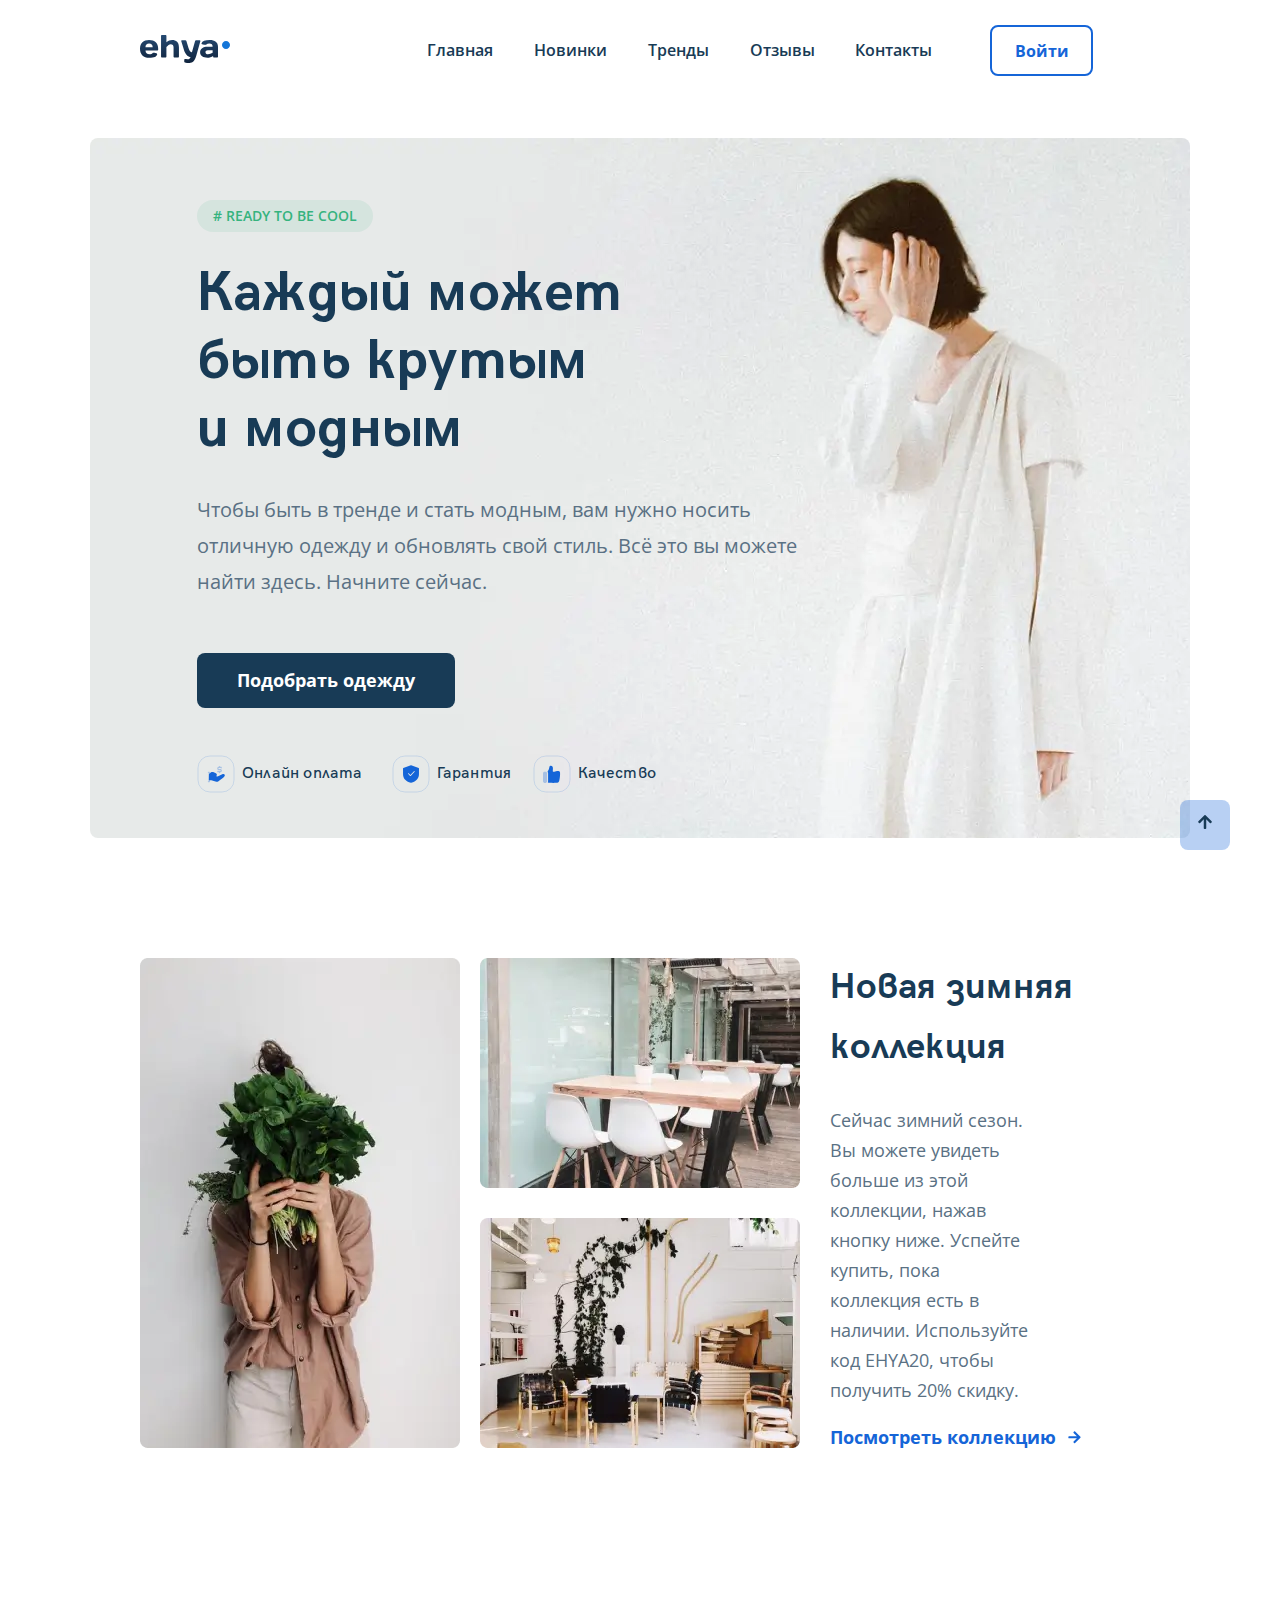
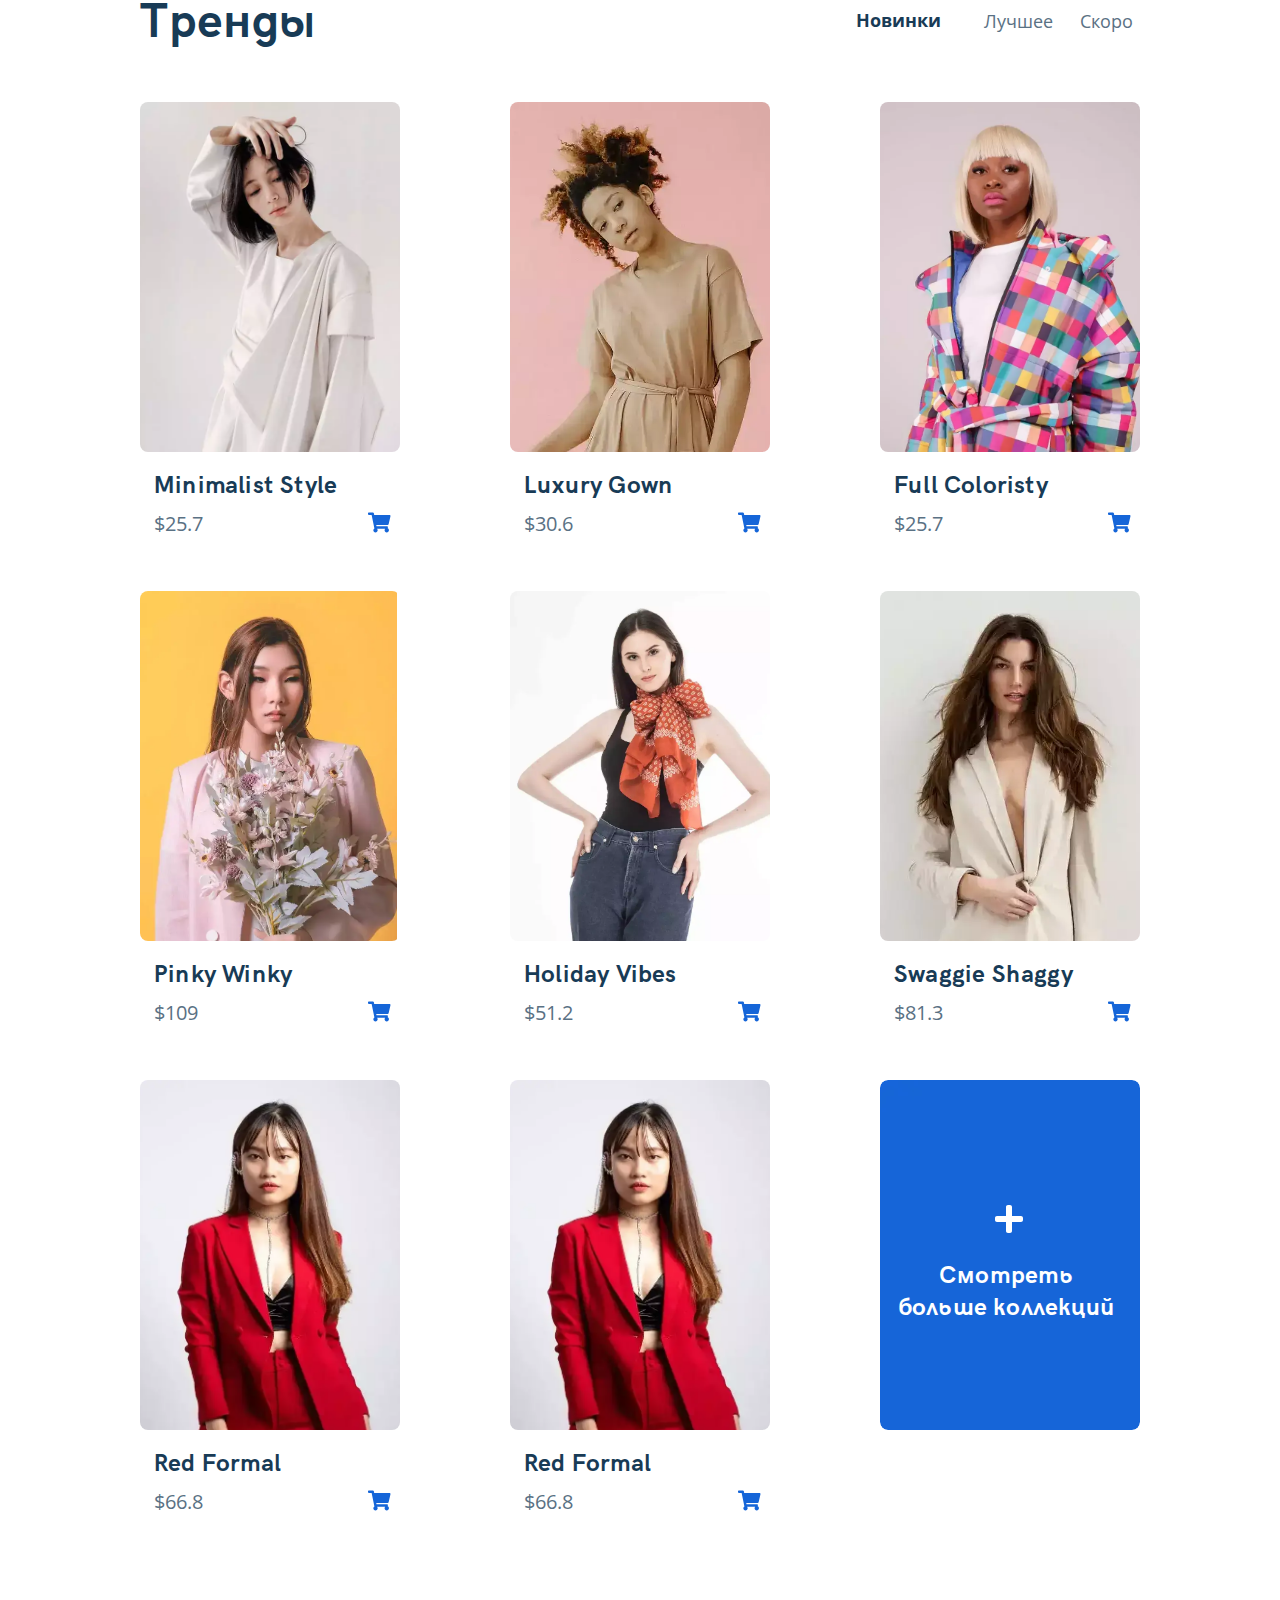
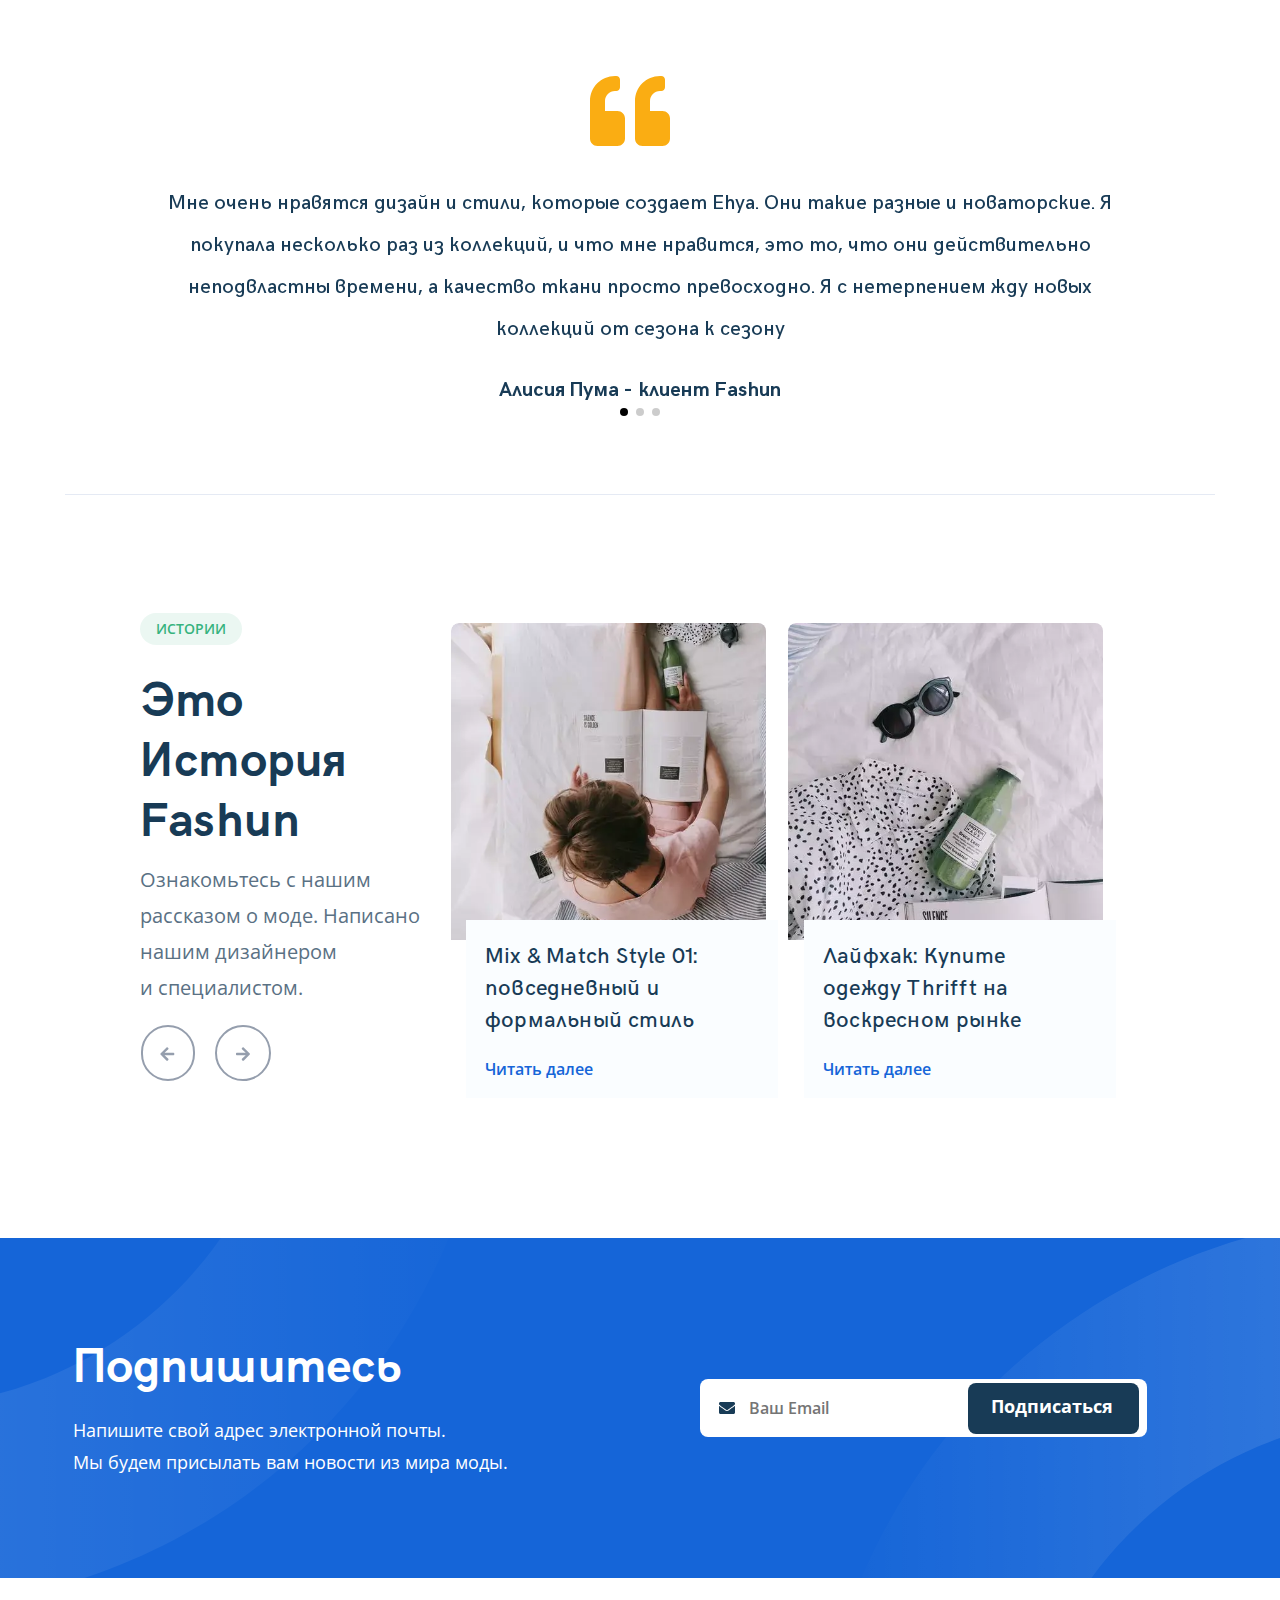
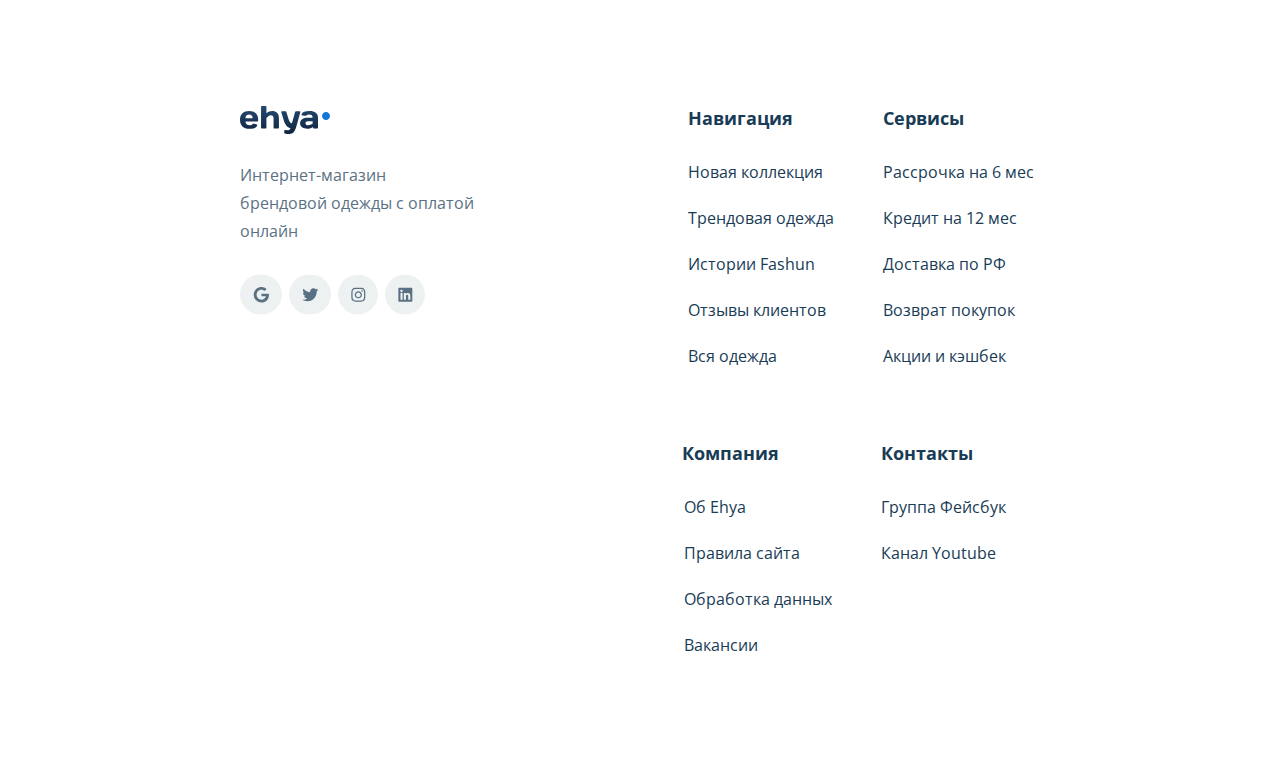
==== commit 71e6f7f8: "create:to-top" ====
--- a/index.html
+++ b/index.html
@@ -1693,6 +1693,23 @@
       <!-- /.modal__dialog -->
     </div>
     <!-- /.modal -->
+    <div class="to-top">
+      <a href="#" class="to-top-link">
+        <svg
+          class="to-top-icon"
+          width="14"
+          height="14"
+          viewBox="0 0 14 14"
+          fill="none"
+          xmlns="http://www.w3.org/2000/svg"
+        >
+          <path
+            d="M5.9375 1.09375C5.625 1.40625 5.65625 1.875 5.9375 2.1875L9.71875 5.75H0.75C0.3125 5.75 0 6.09375 0 6.5V7.5C0 7.9375 0.3125 8.25 0.75 8.25H9.71875L5.9375 11.8438C5.65625 12.1562 5.65625 12.625 5.9375 12.9375L6.625 13.625C6.9375 13.9062 7.40625 13.9062 7.6875 13.625L13.7812 7.53125C14.0625 7.25 14.0625 6.78125 13.7812 6.46875L7.6875 0.40625C7.40625 0.125 6.9375 0.125 6.625 0.40625L5.9375 1.09375Z"
+            fill="#183B56"
+          />
+        </svg>
+      </a>
+    </div>
     <script src="js/jquery-3.5.1.min.js"></script>
     <script src="https://ajax.googleapis.com/ajax/libs/jquery/1.11.0/jquery.min.js"></script>
     <script src="js/swiper-bundle.min.js"></script>
--- a/css/style.css
+++ b/css/style.css
@@ -1,2 +1,2 @@
-*{box-sizing:border-box}body{font-family:'Open Sans', sans-serif;background-color:#FFFFFF;color:#183B56;overflow-y:scroll}@font-face{font-family:'HK Grotesk';src:url("../fonts/HKGrotesk-Bold.woff2") format("woff2");src:url("../fonts/HKGrotesk-Bold.woff") format("woff");font-weight:bold;font-style:normal;font-display:swap}@font-face{font-family:'HK Grotesk';src:url("../fonts/HKGrotesk-Medium.woff2") format("woff2");src:url("../fonts/HKGrotesk-Medium.woff") format("woff");font-weight:500;font-style:normal;font-display:swap}@font-face{font-family:'HK Grotesk';src:url("../fonts/HKGrotesk-Regular.woff2") format("woff2");src:url("../fonts/HKGrotesk-Regular.woff") format("woff");font-weight:300;font-style:normal;font-display:swap}.container{max-width:1140px;margin:auto}.img{width:100%}.no-scroll{overflow-y:hidden}.line{margin:auto;border-top:1px solid #E5EAF4;max-width:1150px}/*! normalize.css v8.0.1 | MIT License | github.com/necolas/normalize.css */html{line-height:1.15;-webkit-text-size-adjust:100%}body{margin:0}main{display:block}h1{font-size:2em;margin:0.67em 0}hr{box-sizing:content-box;height:0;overflow:visible}pre{font-family:monospace, monospace;font-size:1em}a{background-color:transparent}abbr[title]{border-bottom:none;text-decoration:underline;text-decoration:underline dotted}b,strong{font-weight:bolder}code,kbd,samp{font-family:monospace, monospace;font-size:1em}small{font-size:80%}sub,sup{font-size:75%;line-height:0;position:relative;vertical-align:baseline}sub{bottom:-0.25em}sup{top:-0.5em}img{border-style:none}button,input,optgroup,select,textarea{font-family:inherit;font-size:100%;line-height:1.15;margin:0}button,input{overflow:visible}button,select{text-transform:none}button,[type="button"],[type="reset"],[type="submit"]{-webkit-appearance:button}button::-moz-focus-inner,[type="button"]::-moz-focus-inner,[type="reset"]::-moz-focus-inner,[type="submit"]::-moz-focus-inner{border-style:none;padding:0}button:-moz-focusring,[type="button"]:-moz-focusring,[type="reset"]:-moz-focusring,[type="submit"]:-moz-focusring{outline:1px dotted ButtonText}fieldset{padding:0.35em 0.75em 0.625em}legend{box-sizing:border-box;color:inherit;display:table;max-width:100%;padding:0;white-space:normal}progress{vertical-align:baseline}textarea{overflow:auto}[type="checkbox"],[type="radio"]{box-sizing:border-box;padding:0}[type="number"]::-webkit-inner-spin-button,[type="number"]::-webkit-outer-spin-button{height:auto}[type="search"]{-webkit-appearance:textfield;outline-offset:-2px}[type="search"]::-webkit-search-decoration{-webkit-appearance:none}::-webkit-file-upload-button{-webkit-appearance:button;font:inherit}details{display:block}summary{display:list-item}template{display:none}[hidden]{display:none}.navbar{background-color:#ffffff;padding-bottom:120px;overflow-y:auto}.navbar-top{display:flex;justify-content:space-between;align-items:center;padding-top:23px;padding-bottom:60px}.navbar-top__menu-button--mini{display:none;border:none;outline:none}.navbar-top__menu-button--close{display:none;border:none;outline:none}.navbar-top__menu-button--max{position:relative;outline:none;padding:13px 22px 12px 23px;border:2px solid #1565D8;border-radius:8px;background-color:#FFFFFF;text-decoration:none;font-style:normal;font-weight:bold;font-size:16px;line-height:22px;color:#1565d8;cursor:pointer;transition:all 0.5s}.navbar-top__menu-button--max::before{content:'';position:absolute;top:0;left:0;width:100%;height:100%;z-index:1;background-color:#f1e8e800;transition:all 0.3s}.navbar-top__menu-button--max:hover::before{opacity:0;transform:scale(0.5, 0.5)}.navbar-top__menu-button--max::after{content:'';position:absolute;top:-2px;left:-2px;width:100%;height:100%;z-index:1;opacity:0;transition:all 0.3s;border-radius:8px;border:1px solid #420edf80;transform:scale(1.2, 1.2)}.navbar-top__menu-button--max:hover::after{opacity:1;transform:scale(1, 1)}.navbar__username{margin-left:10px}.navbar__username--mobile{display:none}.navbar-menu{margin:0;padding:0;flex-basis:54%}.navbar__links{width:545px}.navbar__list{display:flex;align-items:center;justify-content:space-between;list-style-type:none}.navbar-menu__link{display:inline-block;text-decoration:none;font-style:normal;font-weight:600;font-size:16px;line-height:22px;color:#183B56;transition:all 0.6s}.navbar-menu__link:after{display:block;content:'';width:0%;height:1px;background:#36B37E;ransition:width 0.4s ease-in-out}.navbar-menu__link:hover:after,.navbar-menu__link:focus:after{width:100%}.navbar-menu__link:hover{color:#1565d8}.logo{flex-basis:41%;cursor:pointer}.mainscreen{margin:auto;max-width:1280px;background-image:url(../img/header-image.webp);position:relative;padding:0px 0px 0px 0px;background-position:center;background-repeat:no-repeat;background-size:cover;border-radius:8px}.mainscreen svg path{fill:#1565d8;stroke:inherit;stroke-width:inherit}.mainscreen svg path:hover{fill:#36B37E}.mainscreen-wrapper{padding:62px 0 45px 107px}.mainscreen__button-label{padding:6px 16px 6px 16px;background:rgba(54,179,126,0.1);border-radius:2000px;border:none;outline:none;margin-bottom:28px;text-transform:uppercase;text-decoration:none;font-style:normal;font-weight:600;font-size:14px;line-height:20px;color:#36B37E;cursor:pointer}.mainscreen-title{margin:0;padding:0;font-family:'HK Grotesk';font-feature-settings:"locl" 0;font-style:normal;font-weight:bold;font-size:56px;line-height:68px;letter-spacing:0.2px;color:#183B56;margin-bottom:28px}.mainscreen-text{max-width:615px;font-style:normal;font-weight:normal;font-size:20px;line-height:36px;color:#5A7184;margin-bottom:53px}.mainscreen__button-choise{position:relative;padding:15px 40px 15px 40px;background:#183b56;border-radius:8px;border:none;outline:none;text-decoration:none;font-style:normal;font-weight:bold;font-size:18px;line-height:25px;color:#FFFFFF;cursor:pointer;transition:all 0.5s}.mainscreen__button-choise::before{content:'';position:absolute;top:0;left:0;width:100%;height:100%;z-index:1;background-color:#f1e8e800;transition:all 0.3s}.mainscreen__button-choise:hover::before{opacity:0;transform:scale(0.5, 0.5)}.mainscreen__button-choise::after{content:'';position:absolute;top:-2px;left:-2px;width:100%;height:100%;z-index:1;opacity:0;transition:all 0.3s;border-radius:8px;border:1px solid #183b56;transform:scale(1.2, 1.2)}.mainscreen__button-choise:hover::after{opacity:1;transform:scale(1, 1)}.mainscreen-info{margin-bottom:47px}.mainscreen-conditions{width:459px;display:flex;justify-content:space-between;align-items:center}.mainscreen-conditions__mini{display:flex;justify-content:space-between;align-items:center}.mainscreen-payment{margin-right:29px}.mainscreen-payment__link,.mainscreen-guarantee__link,.mainscreen-quality__link{display:flex;justify-content:space-between;align-items:center;text-decoration:none}.mainscreen-payment-icon,.mainscreen-guarantee-icon,.mainscreen-quality-icon{margin-right:7px}.mainscreen-paytext,.mainscreen-qualtext,.mainscreen-guartext{font-family:'HK Grotesk';font-feature-settings:"locl" 0;font-weight:500;font-size:16px;line-height:20px;letter-spacing:0.2px;color:#183B56}.mainscreen__thank-back{margin-bottom:20px}.new{margin:auto;padding:0px 0px 141px 0px}.new-image{display:flex;justify-content:space-between;align-items:center;margin-right:57px}.new-green{margin-right:30px}.new-furniture{display:flex;justify-content:space-evenly;flex-direction:column;align-items:center}.new-furniture__chair{margin-bottom:27px}.new-article{min-width:412px;min-height:481px}.new-title{margin:0;padding:0;font-family:'HK Grotesk';font-feature-settings:"locl" 0;font-style:normal;font-weight:bold;font-size:48px;line-height:60px;letter-spacing:0.2px;color:#183B56;margin-bottom:27px}.new-text{width:358px;margin:0;padding:0;font-style:normal;font-weight:normal;font-size:20px;line-height:36px;color:#5A7184;margin-bottom:40px}.new-look__link{display:inline-block;text-decoration:none;font-style:normal;font-weight:bold;font-size:18px;line-height:25px;color:#1565D8;margin-right:16px;transition:all 0.6s}.new-look__link:after{display:block;content:'';width:0%;height:1px;background:#1565D8;ransition:width 0.4s ease-in-out}.new-look__link:hover:after,.new-look__link:focus:after{width:100%}.new-look__link:hover{color:#36B37E}.container-new{display:flex;justify-content:space-between;align-items:center}.reviews{padding:0 0 64px 0}.reviews-wrapper{margin-bottom:28px}.reviews-user{margin-bottom:28px}.reviews-slider__item{position:relative;margin:111px auto 0}.reviews-slider__item::before{content:'';position:absolute;top:-106px;left:358px;width:94px;height:88px;background-image:url(../img/quote-left.svg);background-repeat:no-repeat}.reviews-slider__text{margin:0;padding:0;font-family:'HK Grotesk';font-feature-settings:"locl" 0;font-style:normal;font-weight:500;font-size:20px;line-height:42px;text-align:center;color:#183B56}.reviews-slider__username{margin:0;padding:0;font-family:'HK Grotesk';font-feature-settings:"locl" 0;font-style:normal;font-weight:bold;font-size:20px;line-height:24px;text-align:center;letter-spacing:0.2px;color:#183B56}.container-reviews{max-width:800px}.trends{margin:auto;padding:0px 0px 86px 0px}.trends svg path{fill:#1565d8;stroke:inherit;stroke-width:inherit}.trends svg path:hover{fill:#36B37E}.trends-show{display:flex;justify-content:space-between;align-items:center}.trends-market{display:flex;justify-content:space-between;align-items:center;flex-wrap:wrap}.trends-card{margin-bottom:49px}.trends-card--none{display:none}.trends-image{position:relative;width:260px;height:350px;overflow:hidden;object-fit:cover;border-radius:8px;margin-bottom:18px}.trends-image__see{position:absolute;top:180px;right:25px;font-family:'HK Grotesk';font-feature-settings:"locl" 0;font-style:normal;font-weight:bold;font-size:24px;line-height:32px;text-align:center;letter-spacing:0.2px;color:#FFFFFF;text-decoration:none}.trends-img{width:100%;height:100%;overflow:hidden;object-fit:cover}.trends-img__luxstyle{width:114%;height:124%;overflow:hidden;object-fit:cover}.trends-img__pinkystyle{width:99%;height:126%;overflow:hidden;object-fit:cover}.trends-img__holystyle{width:112%;height:107%;overflow:hidden;object-fit:cover}.trends-img__swstyle{width:110%;height:133%;overflow:hidden;object-fit:cover}.trends-img__redstyle{width:110%;height:125%;overflow:hidden;object-fit:cover}.trends-img__fullstyle{width:105%;height:113%;overflow:hidden;object-fit:cover;transform:scale(-1, 1)}.trends-img__show{position:relative}.trends-img__see{position:absolute;top:180px;right:25px;font-family:'HK Grotesk';font-feature-settings:"locl" 0;font-style:normal;font-weight:bold;font-size:24px;line-height:32px;text-align:center;letter-spacing:0.2px;color:#FFFFFF;text-decoration:none}.trends-link{display:inline-block;margin-bottom:-3px;text-decoration:none;font-family:'HK Grotesk';font-feature-settings:"locl" 0;font-style:normal;font-weight:bold;font-size:24px;line-height:32px;letter-spacing:0.2px;color:#183B56;margin-left:14px;transition:all 0.6s}.trends-link:after{display:block;content:'';width:0%;height:1px;background:#1565D8;ransition:width 0.4s ease-in-out}.trends-link:hover:after,.trends-link:focus:after{width:100%}.trends-link:hover{color:#36B37E}.trends-link--none{color:#FFFFFF}.trends-plus{position:absolute;top:125px;right:117px}.trends-price{font-style:normal;font-weight:normal;font-size:20px;line-height:36px;color:#5A7184}.trends-price--none{color:#FFFFFF}.trends__basket-icon--none{display:none}.trends-shop{display:flex;justify-content:space-between;align-items:center;margin-top:6px;margin-left:14px}.trends-title{margin:0;padding:0;font-family:'HK Grotesk';font-feature-settings:"locl" 0;font-style:normal;font-weight:bold;font-size:48px;line-height:60px;letter-spacing:0.2px;color:#183B56}.trends-img__none{border-radius:8px}.trends-basket{flex-basis:13%}.trends__wrapper{width:1135px;margin-bottom:30px}.trends__wrapper-tabs{display:flex;justify-content:space-between;align-items:center;margin-bottom:48px}.trends-tabs{list-style-type:none;margin:0;padding:0;display:flex;justify-content:space-between;align-items:center}.trends-tabs__item{padding:16px 7px 20px 20px;cursor:pointer;font-style:normal;font-weight:normal;font-size:18px;line-height:25px;color:#5A7184}.trends-tabs__item--active{padding:15px 23px 20px 20px;font-style:normal;font-weight:bold;font-size:18px;line-height:25px;color:#183B56}.trends-content{padding:0;list-style-type:none}.trends-content__item{display:none}.trends-content__item--active{display:block}.container-trends{max-width:1135px}.content__item{display:none}.content__item--active{display:block}.tabs__item{padding:16px 7px 20px 20px;cursor:pointer;font-style:normal;font-weight:normal;font-size:18px;line-height:25px;color:#5A7184}.tabs__item--active{padding:15px 23px 20px 20px;font-style:normal;font-weight:bold;font-size:18px;line-height:25px;color:#183B56}.container-history{padding-bottom:138px;max-width:1150px}.history-slider{margin-top:15px}.history-wrapper{display:flex;justify-content:space-beetwen;align-items:center;padding-top:113px}.history-image{position:relative;display:flex;justify-content:space-beetwen;align-items:center}.history-image__slide{position:relative;width:327px;height:477px;overflow:hidden;object-fit:cover;border-radius:8px 8px 0 0}.history-image__slide--one{margin-right:15px}.history-image__slogan-mix{position:absolute;width:312px;height:178px;top:297px;right:337px;background-color:#FAFDFF}.history-image__slogan-life{position:absolute;width:312px;height:178px;top:297px;right:-2px;background-color:#FAFDFF}.history-image__text{margin:0;padding:21px 54px 5px 19px;font-family:'HK Grotesk';font-feature-settings:"locl" 0;font-style:normal;font-weight:500;font-size:22px;line-height:32px;letter-spacing:0.2px;color:#183B56;margin-bottom:16px}.history-image__link{display:inline-block;padding:0px 40px 20px 19px;font-style:normal;font-weight:600;font-size:16px;line-height:22px;color:#1565D8;text-decoration:none;transition:all 0.6s}.history-image__link:after{display:block;content:'';width:0%;height:1px;background:#1565D8;ransition:width 0.4s ease-in-out}.history-image__link:hover:after,.history-image__link:focus:after{width:100%}.history-image__link:hover{color:#36B37E}.history-button{padding:6px 16px 6px 16px;background-color:rgba(54,179,126,0.1);border-radius:2000px;border:none;outline:none;font-style:normal;font-weight:600;font-size:14px;line-height:20px;text-align:center;text-transform:uppercase;color:#36B37E;margin-bottom:27px}.history-title{margin:0;padding:0;font-family:'HK Grotesk';font-feature-settings:"locl" 0;font-style:normal;font-weight:bold;font-size:48px;line-height:60px;letter-spacing:0.2px;color:#183B56;margin-bottom:25px}.history-title-mini{margin:0;padding:0;display:none;font-family:'HK Grotesk';font-feature-settings:"locl" 0;font-style:normal;font-weight:bold;font-size:28px;line-height:36px;text-align:center;letter-spacing:0.2px;color:#183B56}.history-text{margin:0;padding:0;font-style:normal;font-weight:normal;font-size:20px;line-height:36px;color:#5A7184}.history-foto{width:315px;height:317px;overflow:hidden;object-fit:cover;border-radius:8px 8px 0 0}.history-info{position:relative;min-width:392px;height:482px;display:flex;justify-content:space-beetwen;align-items:start;flex-direction:column;margin-right:95px}.history-info__button{position:absolute;z-index:99;width:70px;height:60px;border:none;outline:none;cursor:pointer;background-repeat:no-repeat;background-position:center;background-size:54px;background-color:transparent}.history-info__button-next{bottom:60px;left:68px}.history-info__button-prev{bottom:61px;left:-7px}.history-swiper{width:652px}.history-slider{padding-top:10px}svg:hover #rect1{fill:none;stroke:#111}svg:hover #path1{fill:#111}svg:hover #rect2{fill:none;stroke:#111}svg:hover #path2{fill:#111}.newsletter{position:relative;padding:100px 0 100px 0;background-image:url(../img/newsletter-bg.svg);background-position:center;background-repeat:no-repeat;background-size:cover}.newsletter-wrapper{position:relative;display:flex;align-items:center;justify-content:flex-start;max-width:1135px;margin:auto}.newsletter-text{display:flex;justify-content:space-between;align-items:start;max-width:442px;flex-direction:column;margin-right:185px}.newsletter-title{margin:0;padding:0;font-family:'HK Grotesk';font-feature-settings:"locl" 0;font-style:normal;font-weight:bold;font-size:48px;line-height:60px;letter-spacing:0.2px;color:#FFFFFF;margin-bottom:16px}.newsletter-slogan{margin:0;padding:0;font-family:'Open Sans', sans-serif;display:block;font-style:normal;font-weight:normal;font-size:18px;line-height:32px;color:#FFFFFF}.subscribe{position:relative;width:447px;height:58px;border-radius:3px}.subscribe__input{position:absolute;font-family:'Open Sans', sans-serif;width:100%;height:100%;padding-left:49px;padding-right:199px;font-style:normal;font-weight:600;font-size:16px;line-height:22px;color:#959EAD;background-image:url(../img/mail.svg);background-position:19px, 50%;background-repeat:no-repeat;border-radius:8px;outline:none;border:none}.subscribe__button{position:absolute;display:inline-block;right:8px;top:4px;padding:7px 26px 9px 23px;min-width:160px;max-width:180px;height:88%;background-color:#183B56;font-style:normal;font-weight:bold;font-size:18px;line-height:25px;text-align:center;color:#FFFFFF;white-space:pre-wrap;border-radius:8px;border:none;outline:none;cursor:pointer;transition:all 0.6s}.subscribe__button:after{display:block;content:'';width:0%;height:1px;background:#1565D8;ransition:width 0.4s ease-in-out}.subscribe__button:hover:after,.subscribe__button:focus:after{width:100%}.subscribe__button:hover{color:#36B37E}.subscribe #emailNews-error{position:absolute;color:#FFFFFF;font-size:14px;font-weight:bold;text-align:center;padding:0px 81px 0 24px;top:60px}.footer{padding-top:128px;padding-bottom:100px}.footer svg path{fill:#5A7184;stroke:inherit;stroke-width:inherit}.footer svg path:hover{fill:#36B37E}.footer svg rect{fill:#5A7184;stroke:inherit;stroke-width:inherit}.footer svg rect:hover{fill:blue}.footer-wrapper{margin:auto;display:flex;justify-content:start;align-items:start;flex-wrap:wrap}.footer-logo{margin-bottom:24px}.footer-title{margin:0;padding:0;font-style:normal;font-weight:bold;font-size:18px;line-height:25px;color:#183B56;margin-bottom:30px}.footer-links{padding:0;margin:0;list-style:none}.footer__item{text-decoration:none;list-style-type:none;font-style:normal;font-weight:normal;font-size:16px;line-height:22px;color:#183B56;margin-bottom:24px}.footer__link{display:inline-block;text-decoration:none;font-style:normal;font-weight:normal;font-size:16px;line-height:22px;color:#183B56;transition:all 0.6s}.footer__link:after{display:block;content:'';width:0%;height:0px;background:#1565D8;ransition:width 0.4s ease-in-out}.footer__link:hover:after,.footer__link:focus:after{width:100%}.footer__link:hover{color:#1565D8}.footer-social{display:flex;justify-content:space-between;align-items:start;flex-direction:column;margin-right:56px}.footer-social-icon{margin-right:7px}.footer-slogan{max-width:236px;margin-bottom:29px}.footer-text{font-style:normal;font-weight:normal;font-size:16px;line-height:28px;color:#5A7184}.footer-nav{display:flex;justify-content:space-between;align-items:start;flex-direction:column;margin-right:49px}.footer-service{display:flex;justify-content:space-between;align-items:start;flex-direction:column;margin-right:46px}.footer-company{display:flex;justify-content:space-between;align-items:start;flex-direction:column;margin-right:49px}.footer-contacts{display:flex;justify-content:space-between;align-items:start;flex-direction:column}.container-footer{max-width:1140px}.modal__overlay{position:fixed;left:0;top:0;right:0;bottom:0;background-color:rgba(0,141,223,0.199);z-index:100;visibility:hidden;opacity:0;transition:opacity 0.8s}.modal__overlay--visible{visibility:visible;opacity:1}.modal__dialog{position:fixed;max-width:478px;max-height:100%;overflow:auto;left:50%;top:49%;transform:translate(-50%, -50%);padding:19px 88px 33px 88px;background-color:#1565d8;border-radius:8px;color:red;z-index:101;visibility:hidden;opacity:0;transition:opacity 0.8s}.modal__dialog--visible{visibility:visible;opacity:1}.modal__close{position:absolute;right:18px;top:20px;text-decoration:none;outline:none;border:none;cursor:pointer}.modal__input{font-family:'HK Grotesk';font-feature-settings:"locl" 0;width:100%;margin-top:15px;padding-left:15px}.modal__textarea{font-family:'HK Grotesk';font-feature-settings:"locl" 0;width:100%;min-height:123px;margin-top:15px;padding-top:10px;padding-left:15px;border-radius:4px;border:none;outline:none;resize:none}.modal__info{font-style:normal;font-weight:bold;font-size:12px;line-height:15px;color:#E0E0E0;text-align:left;order:2}.modal__title{font-family:'Open Sans', sans-serif;margin:17px 0 0 0;font-style:normal;font-weight:bold;font-size:18px;line-height:23px;color:#FFFFFF;text-align:center}.modal__button{margin-top:15px;min-width:163px;padding:15px 9px 15px 9px;background-color:rgba(54,179,126,0.4);border-radius:8px;color:#FFFFFF;box-shadow:0 14px 28px  #7cb495a1, 0 10px 10px #7cb495a1;order:2}.modal__form-submit{display:flex;flex-direction:column;justify-content:space-between}.input{background:#FFFFFF;border-radius:4px;border:none;outline:none;height:50px;padding:0 23px 0 23px;font-size:16px;line-height:15px;font-weight:normal}@media (max-width: 1335px){.container{max-width:1000px}.logo{flex-basis:20%}.mainscreen{max-width:1100px}.new-green{margin-right:20px}.new-image{margin-right:30px}.new-title{font-size:36px}.new-text{width:200px;font-size:18px;line-height:30px;margin-bottom:20px}.new-look__link{margin-right:8px}.new-article{min-width:252px}.trends-card--none{display:block}.reviews-slider__item::before{left:450px}.history-info{min-width:300px;margin-right:11px}.history-info__button-next{bottom:11px;left:68px}.history-info__button-prev{bottom:11px;left:-7px}.history-title{margin-bottom:10px}.history-image__slide--one{margin-right:10px}.history-image__slogan-mix{top:297px;right:362px}.history-image__slogan-life{top:297px;right:24px}.footer-wrapper{max-width:800px}.footer-social{margin-right:0;flex-basis:56%}.footer-service{margin-right:0;margin-bottom:50px}.footer-nav{margin-bottom:50px}.footer-company{flex-basis:74%;align-items:flex-end}.footer-title__company{margin-right:53px}}@media (max-width: 1200px){.container{max-width:900px}.logo{flex-basis:20%}.mainscreen{max-width:950px}.new-green{margin-right:20px}.new-image{margin-right:20px}.new-title{font-size:36px}.new-text{width:200px;font-size:18px;line-height:30px;margin-bottom:20px}.new-look__link{margin-right:8px}.reviews-slider__item::before{left:403px}.history-image__slogan-mix{max-width:280px;top:297px;right:294px}.history-image__slogan-life{max-width:280px;top:297px;left:314px}.history-image__text{font-size:21px}.history-image__slide--one{max-width:290px}.history-image__slide--two{max-width:290px}.newsletter-wrapper{max-width:900px}.newsletter-text{margin-right:20px}}@media (max-width: 992px){.container{max-width:650px}.logo{flex-basis:20%}.mainscreen{max-width:750px}.mainscreen svg path{fill:#1565d8;stroke:inherit;stroke-width:inherit}.mainscreen svg path:hover{fill:#1565d8}.mainscreen-wrapper{padding:30px 0 30px 30px}.mainscreen__button-choise::after,.mainscreen__button-choise::before{display:none}.navbar-top{padding-bottom:31px}.navbar-top__menu-button--max{transition:none}.navbar-top__menu-button::after,.navbar-top__menu-button::before{display:none}.navbar-top__menu-button:hover{color:#1565d8}.navbar-menu__link{transition:none}.navbar-menu__link::after,.navbar-menu__link::before{display:none}.navbar-menu__link:hover{color:#183B56}.navbar__links{width:420px}.navbar-menu{margin-right:30px}.navbar-menu__link{font-weight:600;font-size:14px}.modal__dialog{width:375px;padding:19px 60px 33px 60px}.new{padding:0px 0px 80px 0px}.new-article{min-height:100%;display:flex;justify-content:space-between;align-items:start;flex-direction:column}.new-title{font-weight:bold;font-size:48px;line-height:60px;letter-spacing:0.2px}.new-text{min-width:100%;font-style:normal;font-weight:normal;font-size:20px;line-height:36px;color:#5A7184}.new-image{margin-bottom:20px}.new-look__link{transition:none}.new-look__link::after,.new-look__link::before{display:none}.new-look__link:hover{color:#1565D8}.container-new{display:flex;justify-content:space-between;align-items:center;flex-direction:column}.trends-card{padding-left:20px;flex-basis:50%}.trends-card--none{display:none}.trends svg path{fill:#1565d8;stroke:inherit;stroke-width:inherit}.trends svg path:hover{fill:#1565D8}.trends__wrapper-tabs{display:flex;justify-content:space-between;align-items:center;flex-direction:column}.trends-image{width:280px;height:350px;overflow:hidden;object-fit:cover;border-radius:8px}.trends-img{width:280px;height:350px;overflow:hidden;object-fit:cover}.trends-basket{flex-basis:23%}.trends-link{transition:none}.trends-link::after,.trends-link::before{display:none}.trends-link:hover{color:#183B56}.reviews-slider__item::before{left:279px}.history-wrapper{margin:auto;max-width:680px;height:500px;display:inline-block;padding-top:79px}.history-slider{margin:auto}.history-slogan{right:4px;top:298px}.history-image__link{padding:0px 40px 20px 22px;transition:none}.history-image__link::after,.history-image__link::before{display:none}.history-image__link:hover{color:#1565D8}.history-info{max-width:680px;height:331px;align-items:center;margin:0}.history-info__button-prev{bottom:31px;left:249px}.history-info__button-next{bottom:31px;left:346px}.history-button{margin-left:0px;margin-bottom:24px}.history-title{margin-bottom:17px;margin-left:0px}.history-text{padding:0 60px 0 60px;text-align:center}.history-foto{width:322px}.history-image__slide--one{max-width:317px;margin-right:30px}.history-image__slide--two{max-width:317px}.history-image__slogan-mix{right:353px}.history-image__slogan-life{left:395px}.newsletter{padding:72px 0 78px 0;background-image:url(../img/newsletter-bgm.svg)}.newsletter-wrapper{max-width:650px;flex-direction:column}.newsletter-text{margin-right:0;margin-bottom:56px;align-items:center}.newsletter-slogan{text-align:center}.subscribe__button{transition:none}.subscribe__button::after,.subscribe__button::before{display:none}.subscribe__button:hover{color:#FFFFFF}.footer svg path{fill:#5A7184;stroke:inherit;stroke-width:inherit}.footer svg path:hover{fill:#5A7184}.footer svg rect{fill:#5A7184;stroke:inherit;stroke-width:inherit}.footer svg rect:hover{fill:#5A7184}.footer__link{transition:none}.footer__link::after,.footer__link::before{display:none}.footer__link:hover{color:#183B56}.footer-social{margin-right:0;flex-basis:47%}.footer-service{margin-right:0;margin-bottom:50px}.footer-nav{margin-bottom:50px}.footer-company{flex-basis:69%;align-items:flex-end}.footer-title__company{margin-right:53px}}@media (max-width: 768px){body{padding-top:105px}.container{max-width:650px}.navbar-top__mobile{width:100%;background-color:#FFFFFF;display:block;position:fixed;top:0;right:0;left:0;z-index:99}.navbar-top__menu-line--invisible{display:none}.navbar{overflow-y:auto}.navbar-menu{display:none;position:fixed;left:20px;right:-10px;bottom:0;top:9px;background-color:#FFFFFF;z-index:99;border:1px solid #c4c1c1;box-shadow:0 0 10px #c4c1c1}.navbar-menu--visible{display:block;max-height:60%;overflow-y:auto}.navbar-menu__link{font-style:normal;font-weight:600;font-size:16px;line-height:22px;text-align:center;color:#183B56}.navbar__mobile{display:block;top:0;right:0;left:0;z-index:99}.navbar__username{display:none}.navbar__username--mobile{display:block;margin-bottom:20px}.navbar__links{margin:0;width:100%;display:flex;justify-content:space-between;flex-direction:column;align-items:center}.navbar__list{padding:0;margin:0;align-items:center;flex-direction:column;margin-top:40px}.navbar__item{margin-bottom:20px}.navbar-top{padding-top:26px;padding-bottom:46px;padding-left:57px;padding-right:57px}.navbar-top__menu-button--mobile{padding:13px 125px 12px 125px;border:2px solid #1565D8;border-radius:8px;background-color:#FFFFFF;font-style:normal;font-weight:bold;font-size:16px;line-height:22px;background-color:#FFFFFF;color:#1565d8;outline:none;cursor:pointer}.navbar-top__menu-button--mini{position:absolute;top:29px;right:63px;z-index:100;display:flex;width:16px;height:14px;padding:0;align-items:center;justify-content:space-between;flex-direction:column;border:none;background-color:#FFFFFF;cursor:pointer}.menu-btn--close{background-image:url(../img/close-icon.png);margin-top:4px;background-size:cover;z-index:100}.mainscreen{max-width:724px;margin:auto;background-image:url(../img/header-image2.webp);position:relative;padding:0px 0 0px 0;background-position:center;background-repeat:no-repeat;background-size:cover;border-radius:8px;overflow-y:auto}.mainscreen-wrapper{padding:35px 0 36px 29px}.mainscreen__button-label{margin-bottom:24px}.mainscreen-title{font-style:normal;font-weight:bold;font-size:48px;line-height:60px;letter-spacing:0.2px;margin-bottom:20px}.mainscreen-text{max-width:401px;font-style:normal;font-weight:normal;font-size:18px;line-height:32px;margin-bottom:36px}.mainscreen-info{margin-bottom:40px}.mainscreen-conditions{max-width:443px}.mainscreen-payment{margin-right:18px}.modal__dialog{width:375px;padding:19px 60px 33px 60px}.navbar{padding-bottom:80px}.new{padding:0px 0px 80px 0px}.new-image{margin:auto;margin-bottom:36px}.new-green{margin-right:28px}.new-article{min-width:672px;justify-content:flex-start}.new-title{margin-bottom:24px}.new-text{margin-bottom:25px}.new-look__link{margin-right:15px}.container-new{max-width:672px}.trends{padding:0px 0px 20px 0px}.trends-shop{margin-top:8px}.trends__wrapper-tabs{display:flex;justify-content:space-between;align-items:center;flex-direction:column;margin-bottom:36px}.trends-image{width:280px;height:350px;border-radius:8px;margin-bottom:17px}.trends-image__see{right:29px}.trends-plus{top:123px;right:121px}.trends-img{width:100%;height:100%;overflow:hidden;object-fit:cover}.trends-img__luxstyle{width:123%;height:122%;overflow:hidden;object-fit:cover}.trends-img__pinkystyle{width:99%;height:126%;overflow:hidden;object-fit:cover}.trends-img__holystyle{width:98%;overflow:hidden;object-fit:cover}.trends-img__swstyle{width:110%;height:133%;overflow:hidden;object-fit:cover}.trends-img__redstyle{width:103%;height:128%;overflow:hidden;object-fit:cover}.trends-img__fullstyle{width:100%;height:114%;overflow:hidden;object-fit:cover}.trends-basket{flex-basis:19%}.trends-title{margin-bottom:10px}.tabs__item{padding:16px 23px 20px 20px}.tabs__item--active{padding:16px 17px 20px 20px}-reviews{max-width:630px}.reviews-slider__item{margin-bottom:22px}.reviews-slider__item::before{left:283px}.reviews-slider__text{height:210px;overflow-y:auto}.reviews-user{margin:auto;max-width:600px;margin-bottom:28px}.container-history{max-width:728px;margin-left:41px;padding-bottom:76px}.history-wrapper{margin:auto;max-width:680px;height:500px;display:inline-block;padding-top:79px}.history-slider{margin:auto}.history-slogan{right:4px;top:298px}.history-slogan__link{padding:0px 40px 20px 22px;transition:none}.history-slogan__link::after,.history-slogan__link::before{display:none}.history-slogan__link:hover{color:#1565D8}.history-info{max-width:680px;height:331px;align-items:center;margin:0}.history-info__button-prev{bottom:31px;left:269px}.history-info__button-next{bottom:31px;left:346px}.history-button{margin-left:0px;margin-bottom:24px}.history-title{margin-bottom:17px;margin-left:0px}.history-text{padding:0 60px 0 60px;text-align:center}.history-foto{width:322px}.history-image__slide--one{max-width:323px;margin-right:27px}.history-image__slide--two{max-width:323px}.history-image__text{font-size:22px}.history-image__slogan-mix{max-width:322px;right:355px}.history-image__slogan-life{max-width:322px;left:364px}.line{max-width:728px}.footer{padding-top:63px}.footer-wrapper{max-width:800px}.footer-social{margin-right:0;flex-basis:43.5%}.footer-service{margin-right:0;margin-bottom:25px}.footer-nav{margin-bottom:25px}.footer-company{flex-basis:66.5%;align-items:flex-end;margin-right:44px}.footer-title__company{margin-right:53px}}@media (max-width: 767px){.container-history{margin:auto;max-width:650px}.history-wrapper{margin:auto;max-width:650px;height:500px;display:inline-block;padding-top:79px}.history-slider{margin:auto}.history-slogan{border:2px solid red;right:-13px;top:298px}.history-slogan__link{padding:0px 40px 20px 22px;transition:none}.history-slogan__link::after,.history-slogan__link::before{display:none}.history-slogan__link:hover{color:#1565D8}.history-info{max-width:680px;height:331px;align-items:center;margin:0}.history-info__button-prev{bottom:31px;left:210px}.history-info__button-next{bottom:31px;left:346px}.history-button{margin-left:0px;margin-bottom:24px}.history-title{margin-bottom:17px;margin-left:0px}.history-text{padding:0 60px 0 60px;text-align:center}.history-foto{width:322px}.history-image__slide--one{max-width:300px;margin-right:20px}.history-image__slide--two{max-width:300px}.history-image__text{font-size:20px}.history-image__slogan-mix{max-width:270px;right:342px}.history-image__slogan-life{max-width:270px;left:364px}}@media (max-width: 700px){.container{max-width:500px}.mainscreen-wrapper{padding:35px 0 36px 29px}.mainscreen__button-label{margin-bottom:24px}.mainscreen-title{font-style:normal;font-weight:bold;font-size:44px;letter-spacing:0.2px;margin-bottom:20px}.mainscreen-text{max-width:401px;font-style:normal;font-weight:normal;font-size:16px;margin-bottom:36px}.new{padding:0px 0px 104px 0px}.new-image{margin:auto;margin-bottom:36px}.new-green{max-width:250px;margin-right:10px;object-fit:cover}.new__green-image{width:100%;object-fit:cover}.new-furniture__chair{max-width:250px;object-fit:cover;margin-bottom:20px}.new-furniture__tree{max-width:250px;object-fit:cover}.new__chair{width:100%;object-fit:cover}.new__tree{width:100%;object-fit:cover}.new-article{min-width:450px;justify-content:space-between;align-items:center}.new-title{font-style:normal;font-weight:bold;font-size:40px;line-height:36px;text-align:center;letter-spacing:0.2px;margin-bottom:24px}.new-text{font-weight:normal;font-size:20px;line-height:28px;text-align:center;margin-bottom:25px}.new-look__link{margin-right:15px}.container-new{max-width:600px}.trends-image{width:220px;height:350px;overflow:hidden;object-fit:cover;border-radius:8px}.trends-img{width:220px;height:350px;overflow:hidden;object-fit:cover}.trends-title{margin-bottom:10px}.reviews-slider__item::before{left:212px}.container-history{max-width:500px}.history-slider{max-width:500px}.history-wrapper{max-width:500px}.history-image__slide--one{max-width:230px;margin-right:20px}.history-image__slide--two{max-width:230px}.history-image__text{font-size:16px}.history-image__slogan-mix{max-width:230px;right:256px}.history-image__slogan-life{max-width:230px;left:269px}.history-foto{width:100%}.history-title{font-size:30px}.history-info__button-prev{bottom:17px;left:145px}.history-info__button-next{bottom:17px;left:262px}.footer{padding-top:63px}.footer-wrapper{max-width:500px}.footer-social{margin-right:0;flex-basis:100%;order:5;align-items:center}.footer-service{margin-right:0;margin-bottom:30px}.footer-nav{margin-bottom:30px;margin-right:0;flex-basis:70%}.footer-company{flex-basis:70%;align-items:flex-start;margin-right:0}.footer-title__company{margin-right:0}}@media (max-width: 567px){.container{max-width:450px}.mainscreen{max-width:711px;margin:auto;background-image:url(../img/header-image2.webp);position:relative;padding:0px 0 0px 0;background-position:center;background-repeat:no-repeat;background-size:cover;border-radius:8px}.mainscreen-wrapper{padding:35px 0 36px 29px}.mainscreen__button-label{margin-bottom:24px}.mainscreen-title{font-style:normal;font-weight:bold;font-size:36px;letter-spacing:0.2px;margin-bottom:20px}.mainscreen-text{max-width:401px;font-style:normal;font-weight:normal;font-size:18px;line-height:32px;margin-bottom:36px}.mainscreen-info{margin-bottom:40px}.mainscreen-conditions{max-width:443px}.navbar-top{padding-top:26px}.navbar-top__menu-button--mobile{padding:9px 101px 9px 101px}.new-image{display:flex;flex-direction:column;justify-content:space-between;align-items:center;margin-bottom:36px}.new-furniture{display:flex;flex-direction:row;justify-content:space-between;align-items:baseline}.new-green{max-width:320px;object-fit:cover;margin-right:0;margin-bottom:14px}.new__green-image{width:100%;object-fit:cover}.new-furniture__chair{max-width:200px;object-fit:cover;margin-bottom:0;margin-right:14px}.new-furniture__tree{max-width:200px;object-fit:cover;margin-bottom:0}.new__chair{width:100%;object-fit:cover}.new__tree{width:100%;object-fit:cover}.new-title{font-style:normal;font-weight:bold;font-size:28px;line-height:36px;text-align:center;letter-spacing:0.2px;color:#183B56}.new-text{font-style:normal;font-weight:normal;font-size:16px;line-height:28px;text-align:center;color:#5A7184}.trends-image{width:180px;height:200px;overflow:hidden;object-fit:cover;border-radius:8px}.trends-image__see{font-style:normal;font-weight:bold;font-size:17px;line-height:20px;text-align:center;letter-spacing:0.2px;color:#FAFAFB;top:95px;right:42px;width:100px}.trends-plus{top:63px;right:78px}.trends-img{width:100%;height:122%;overflow:hidden;object-fit:cover}.trends-link{font-style:normal;font-weight:bold;font-size:16px;line-height:20px;letter-spacing:0.2px}.trends-price{font-style:normal;font-weight:normal;font-size:14px;line-height:24px}.trends-basket{flex-basis:33%}.trends__basket-icon{max-width:16px}.trends__basket-plus{max-width:25px}.reviews{padding:0 0 48px 0}.reviews-slider__item::before{left:179px}.history-image{display:flex;justify-content:space-beetwen;align-items:center;flex-direction:column}.container-history{max-width:280px}.history-slider{max-width:280px}.history-wrapper{padding-top:47px;max-width:280px}.history-foto{width:100%;height:277px}.history-image__slide{height:434px}.history-image__slide--one{max-width:270px;margin-right:7px}.history-image__slide--two{max-width:270px;margin-right:7px}.history-image__text{padding:21px 0 5px 19px;font-weight:500;font-size:20px;line-height:24px;letter-spacing:0.2px;margin-bottom:11px}.history-image__link{padding:0 40px 20px 19px}.history-image__slogan-mix{top:256px;max-width:270px;right:-1px;z-index:1000}.history-image__slogan-life{top:687px;max-width:270px;left:290px;z-index:1000}.history-button{padding:2px 12px 2px 12px;margin-bottom:24px}.history-title{display:none}.history-title-mini{display:block;margin-bottom:17px}.history-text{padding:0 0px 0 0px;font-style:normal;font-weight:normal;font-size:16px;line-height:28px;text-align:center}.history-info{min-width:280px;height:294px}.history-info__button-prev{bottom:17px;left:73px}.history-info__button-next{bottom:17px;left:138px}.history-info__button-icon{width:48px;height:48px}.newsletter{padding:72px 0 122px 0}.newsletter-wrapper{max-width:450px;flex-direction:column}.newsletter-text{margin-right:0;margin-bottom:56px;align-items:center}.newsletter-slogan{max-width:72%;text-align:center}.subscribe{max-width:300px}.subscribe__input{padding-right:20px}.subscribe__button{min-width:300px;max-width:300px;padding:7px 20px 9px 20px;right:2px;top:66px}.subscribe #emailNews-error{position:absolute;color:#FFFFFF;font-size:14px;font-weight:bold;text-align:center;padding:0px 24px 0 24px;top:-41px}.footer{padding-top:63px}.footer-wrapper{max-width:300px}.footer-social{margin-right:0;flex-basis:100%;order:5;align-items:center}.footer-service{margin-right:0;margin-bottom:30px}.footer-nav{margin-bottom:30px;margin-right:0;flex-basis:70%}.footer-company{flex-basis:85%;align-items:flex-start;margin-right:0}.footer-contacts{margin-bottom:67px}.footer-title__company{margin-right:0}}@media (max-width: 480px){.container{max-width:300px}.navbar-top{padding:26px 20px 26px 32px}.navbar__links{width:100%}.mainscreen{max-width:500px;height:100%;margin:auto;background-image:url(../img/header-image2.webp);position:relative;padding:0px 0 0px 0;background-position:right;background-repeat:no-repeat;background-size:cover;border-radius:8px}.mainscreen-wrapper{padding:378px 0 51px 6px}.mainscreen__button-label{position:absolute;top:197px;right:88px;margin-bottom:24px}.mainscreen-title{position:absolute;top:236px;font-weight:bold;font-size:32px;line-height:40px;text-align:center;letter-spacing:0.2px}.mainscreen-text{max-width:401px;font-style:normal;font-weight:normal;font-size:16px;line-height:28px;text-align:center;padding:0 10px 0 10px}.mainscreen-info{display:flex;flex-direction:column;justify-content:space-between;align-items:center;margin-bottom:40px}.mainscreen-conditions{max-width:320px;margin:auto;flex-direction:column;flex-wrap:wrap;align-items:center}.navbar{padding-bottom:65px}.navbar-top__menu-button--mobile{padding:9px 101px 9px 101px}.navbar-menu{left:6px;right:-26px;bottom:0;top:9px}.navbar-menu--visible{max-height:60%}.modal__dialog{width:320px;padding:19px 50px 33px 50px}.new{padding:0px 0px 107px 0px}.new-article{min-width:280px}.container-trends{max-width:300px}.trends-image{width:140px;height:170px;overflow:hidden;object-fit:cover;border-radius:8px;margin-bottom:12px;margin-left:2px}.trends-image__see{font-style:normal;font-weight:bold;font-size:17px;line-height:20px;text-align:center;letter-spacing:0.2px;color:#FAFAFB;top:87px;right:16px;width:100px}.trends-plus{top:44px;right:56px}.trends-img{width:140px;height:119%;overflow:hidden;object-fit:cover;border-radius:8px}.trends-shop{margin-top:1px;margin-left:6px}.trends-basket{flex-basis:70%}.trends__basket-svg{width:16px;height:16px}.trends-link{margin-left:4px}.trends-card{padding:0;margin-bottom:26px}.trends-title{font-style:normal;font-weight:bold;font-size:28px;line-height:36px;text-align:center;letter-spacing:0.2px}.trends__wrapper-tabs{margin-bottom:18px}.tabs__item{padding:16px 17px 20px 1px;font-style:normal;font-weight:normal;font-size:16px;line-height:22px}.tabs__item--active{padding:16px 17px 20px 20px;font-style:normal;font-weight:bold;font-size:16px;line-height:22px}.reviews-slider__item::before{left:101px}.newsletter{background-image:url(../img/newsletter-bgs.svg);padding:65px 0 124px 0}.newsletter-wrapper{max-width:450px;flex-direction:column}.newsletter-text{margin-right:0;margin-bottom:36px;align-items:center}.newsletter-title{font-style:normal;font-weight:bold;font-size:28px;line-height:36px;text-align:center;letter-spacing:0.2px;margin-bottom:22px}.newsletter-slogan{max-width:87%;text-align:center;font-style:normal;font-weight:normal;font-size:16px;line-height:28px;color:#FAFAFB}.subscribe{max-width:280px;height:47px}.subscribe__input{padding-right:20px}.subscribe__button{min-width:280px;max-width:280px;padding:8px 18px 7px 20px;right:2px;top:58px;height:49px}.subscribe #emailNews-error{position:absolute;color:#cac7c7;font-size:10px;font-weight:bold;text-align:center;padding:0px 24px 0 24px;top:-27px}.footer{padding-top:49px}.footer-title{font-style:normal;font-weight:bold;font-size:16px;line-height:22px;margin-bottom:18px}.footer__link{font-style:normal;font-weight:normal;font-size:14px;line-height:20px}.footer__item{margin-bottom:13px}.footer-nav{margin-bottom:17px}.footer-service{margin-bottom:17px}.footer-company{margin-bottom:17px}.footer-contacts{margin-bottom:52px}.footer-logo{margin-left:11px;margin-bottom:11px}.footer-slogan{text-align:center;margin-bottom:22px}.footer-text{font-style:normal;font-weight:normal;font-size:14px;line-height:24px;text-align:center}.footer-social__links{margin-left:15px}.container-footer{max-width:250px}}@media (max-width: 320px){body{padding-top:90px}.container{max-width:280px}.mainscreen{position:relative;max-width:320px;height:100%;margin:auto;background-image:url(../img/header-image3.webp);position:relative;padding:0px 0 0px 0;background-position:top;background-repeat:no-repeat;background-size:cover;border-radius:8px}.mainscreen-wrapper{padding:563px 0 27px 6px}.mainscreen__button-label{position:absolute;top:375px;right:73px}.mainscreen-title{position:absolute;top:422px;font-style:normal;font-weight:bold;font-size:32px;line-height:40px;letter-spacing:0.2px;text-align:center}.mainscreen-text{padding:0 10px 0 10px;font-style:normal;font-weight:normal;font-size:16px;line-height:28px;margin-bottom:26px;text-align:center;max-width:280px}.mainscreen-info{margin-bottom:13px}.mainscreen-conditions{max-width:300px;align-items:center}.mainscreen-conditions__mini{min-width:272px;margin-bottom:3px}.mainscreen-paytext,.mainscreen-qualtext,.mainscreen-guartext{font-family:'HK Grotesk';font-feature-settings:"locl" 0;font-weight:500;font-size:16px;line-height:20px;letter-spacing:0.2px;color:#183B56}.mainscreen-payment{margin-right:0}.mainscreen-payment-icon,.mainscreen-guarantee-icon,.mainscreen-quality-icon{width:25px}.mainscreen__button-choise{padding:13px 49px 13px 49px;background:#183b56;border-radius:8px;border:none;outline:none;font-style:normal;font-weight:bold;font-size:16px;line-height:22px;text-align:center}.mainscreen-choise{font-style:normal;font-weight:bold;font-size:16px;line-height:22px;text-align:center}.navbar{padding-bottom:65px}.navbar-top{padding:18px 0 39px 25px}.navbar-top__menu-button--mini{top:21px;right:29px}.navbar-top__menu-button--mobile{margin-left:0px;padding:9px 98px 7px 101px}.navbar__links{width:100%;display:flex;justify-content:space-between;align-items:start}.navbar-menu{display:none;position:fixed;left:8px;right:-26px;bottom:0;top:9px;background-color:#FFFFFF;z-index:99;border:1px solid #c4c1c1;box-shadow:0 0 10px #c4c1c1}.navbar-menu--visible{display:block;height:325px;overflow-y:auto}.navbar-menu__link{font-style:normal;font-weight:600;font-size:16px;line-height:22px}.navbar__list{margin-left:24px;margin-top:35px;align-items:start}.navbar__username--mobile{margin-left:22px}.modal__dialog{width:280px;padding:19px 40px 33px 40px}.new-look{display:none}.new-image{width:283px;display:flex;flex-direction:column;justify-content:space-between;align-items:center;margin-bottom:37px}.new-furniture{display:flex;flex-direction:row;justify-content:space-between;align-items:baseline}.new-green{max-width:290px;max-height:300px;margin-right:0;margin-bottom:14px;overflow:hidden;object-fit:cover}.new__green-image{width:290px;height:300px;object-fit:cover;overflow:hidden}.new-furniture__chair{width:139px;height:97px;object-fit:cover;margin-bottom:0;margin-right:14px}.new-furniture__tree{width:139px;height:97px;object-fit:cover;margin-bottom:0}.new__chair{width:100%;height:100%;object-fit:cover}.new__tree{width:100%;height:100%;object-fit:cover}.new-title{margin-bottom:19px}.new-text{margin-bottom:0}.container-new{width:290px}.container-trends{max-width:300px}.trends{padding:0px 0px 12px 0px}.trends-image{width:140px;height:170px;overflow:hidden;object-fit:cover;border-radius:8px;margin-bottom:12px;margin-left:2px}.trends-image__see{top:84px}.trends-plus{top:41px}.trends-img{width:100%;height:100%;overflow:hidden;object-fit:cover}.trends-img__mstyle{width:105%;height:105%;overflow:hidden;object-fit:cover}.trends-img__luxstyle{width:114%;height:112%;overflow:hidden;object-fit:cover}.trends-img__pinkystyle{width:107%;height:120%;overflow:hidden;object-fit:cover}.trends-img__holystyle{width:102%;height:106%;overflow:hidden;object-fit:cover}.trends-img__swstyle{width:102%;height:107%;overflow:hidden;object-fit:cover}.trends-img__redstyle{width:99%;height:104%;overflow:hidden;object-fit:cover}.trends-img__fullstyle{width:100%;height:114%;overflow:hidden;object-fit:cover}.trends__wrapper-tabs{margin-bottom:16px}.trends-shop{margin-top:5px}.trends__basket-svg{width:16px;height:16px}.reviews-slider__item{margin-top:88px;margin-bottom:14px}.reviews-slider__item::before{top:-83px;left:103px;width:70px;height:81px;background-image:url(../img/quote-left-sm.svg);background-repeat:no-repeat}.reviews-slider__text{height:360px;overflow:auto;font-style:normal;font-weight:normal;font-size:18px;line-height:36px;text-align:center;letter-spacing:0.12px}.reviews-slider__username{padding:0 40px 0 40px}.container-history{padding-bottom:33px}.container-footer{max-width:250px}}
+*{box-sizing:border-box}body{font-family:'Open Sans', sans-serif;background-color:#FFFFFF;color:#183B56;overflow-y:scroll}@font-face{font-family:'HK Grotesk';src:url("../fonts/HKGrotesk-Bold.woff2") format("woff2");src:url("../fonts/HKGrotesk-Bold.woff") format("woff");font-weight:bold;font-style:normal;font-display:swap}@font-face{font-family:'HK Grotesk';src:url("../fonts/HKGrotesk-Medium.woff2") format("woff2");src:url("../fonts/HKGrotesk-Medium.woff") format("woff");font-weight:500;font-style:normal;font-display:swap}@font-face{font-family:'HK Grotesk';src:url("../fonts/HKGrotesk-Regular.woff2") format("woff2");src:url("../fonts/HKGrotesk-Regular.woff") format("woff");font-weight:300;font-style:normal;font-display:swap}.container{max-width:1140px;margin:auto}.img{width:100%}.no-scroll{overflow-y:hidden}.line{margin:auto;border-top:1px solid #E5EAF4;max-width:1150px}.to-top{position:fixed;bottom:50px;right:50px;z-index:2000;width:50px;height:50px;background-color:rgba(21,101,216,0.3);border-radius:8px}.to-top-link{position:absolute;top:14px;right:18px}.to-top-icon{transform:rotate(270deg)}/*! normalize.css v8.0.1 | MIT License | github.com/necolas/normalize.css */html{line-height:1.15;-webkit-text-size-adjust:100%}body{margin:0}main{display:block}h1{font-size:2em;margin:0.67em 0}hr{box-sizing:content-box;height:0;overflow:visible}pre{font-family:monospace, monospace;font-size:1em}a{background-color:transparent}abbr[title]{border-bottom:none;text-decoration:underline;text-decoration:underline dotted}b,strong{font-weight:bolder}code,kbd,samp{font-family:monospace, monospace;font-size:1em}small{font-size:80%}sub,sup{font-size:75%;line-height:0;position:relative;vertical-align:baseline}sub{bottom:-0.25em}sup{top:-0.5em}img{border-style:none}button,input,optgroup,select,textarea{font-family:inherit;font-size:100%;line-height:1.15;margin:0}button,input{overflow:visible}button,select{text-transform:none}button,[type="button"],[type="reset"],[type="submit"]{-webkit-appearance:button}button::-moz-focus-inner,[type="button"]::-moz-focus-inner,[type="reset"]::-moz-focus-inner,[type="submit"]::-moz-focus-inner{border-style:none;padding:0}button:-moz-focusring,[type="button"]:-moz-focusring,[type="reset"]:-moz-focusring,[type="submit"]:-moz-focusring{outline:1px dotted ButtonText}fieldset{padding:0.35em 0.75em 0.625em}legend{box-sizing:border-box;color:inherit;display:table;max-width:100%;padding:0;white-space:normal}progress{vertical-align:baseline}textarea{overflow:auto}[type="checkbox"],[type="radio"]{box-sizing:border-box;padding:0}[type="number"]::-webkit-inner-spin-button,[type="number"]::-webkit-outer-spin-button{height:auto}[type="search"]{-webkit-appearance:textfield;outline-offset:-2px}[type="search"]::-webkit-search-decoration{-webkit-appearance:none}::-webkit-file-upload-button{-webkit-appearance:button;font:inherit}details{display:block}summary{display:list-item}template{display:none}[hidden]{display:none}.navbar{background-color:#ffffff;padding-bottom:120px;overflow-y:auto}.navbar-top{display:flex;justify-content:space-between;align-items:center;padding-top:23px;padding-bottom:60px}.navbar-top__menu-button--mini{display:none;border:none;outline:none}.navbar-top__menu-button--close{display:none;border:none;outline:none}.navbar-top__menu-button--max{position:relative;outline:none;padding:13px 22px 12px 23px;border:2px solid #1565D8;border-radius:8px;background-color:#FFFFFF;text-decoration:none;font-style:normal;font-weight:bold;font-size:16px;line-height:22px;color:#1565d8;cursor:pointer;transition:all 0.5s}.navbar-top__menu-button--max::before{content:'';position:absolute;top:0;left:0;width:100%;height:100%;z-index:1;background-color:#f1e8e800;transition:all 0.3s}.navbar-top__menu-button--max:hover::before{opacity:0;transform:scale(0.5, 0.5)}.navbar-top__menu-button--max::after{content:'';position:absolute;top:-2px;left:-2px;width:100%;height:100%;z-index:1;opacity:0;transition:all 0.3s;border-radius:8px;border:1px solid #420edf80;transform:scale(1.2, 1.2)}.navbar-top__menu-button--max:hover::after{opacity:1;transform:scale(1, 1)}.navbar__username{margin-left:10px}.navbar__username--mobile{display:none}.navbar-menu{margin:0;padding:0;flex-basis:54%}.navbar__links{width:545px}.navbar__list{display:flex;align-items:center;justify-content:space-between;list-style-type:none}.navbar-menu__link{display:inline-block;text-decoration:none;font-style:normal;font-weight:600;font-size:16px;line-height:22px;color:#183B56;transition:all 0.6s}.navbar-menu__link:after{display:block;content:'';width:0%;height:1px;background:#36B37E;ransition:width 0.4s ease-in-out}.navbar-menu__link:hover:after,.navbar-menu__link:focus:after{width:100%}.navbar-menu__link:hover{color:#1565d8}.logo{flex-basis:41%;cursor:pointer}.mainscreen{margin:auto;max-width:1280px;background-image:url(../img/header-image.webp);position:relative;padding:0px 0px 0px 0px;background-position:center;background-repeat:no-repeat;background-size:cover;border-radius:8px}.mainscreen svg path{fill:#1565d8;stroke:inherit;stroke-width:inherit}.mainscreen svg path:hover{fill:#36B37E}.mainscreen-wrapper{padding:62px 0 45px 107px}.mainscreen__button-label{padding:6px 16px 6px 16px;background:rgba(54,179,126,0.1);border-radius:2000px;border:none;outline:none;margin-bottom:28px;text-transform:uppercase;text-decoration:none;font-style:normal;font-weight:600;font-size:14px;line-height:20px;color:#36B37E;cursor:pointer}.mainscreen-title{margin:0;padding:0;font-family:'HK Grotesk';font-feature-settings:"locl" 0;font-style:normal;font-weight:bold;font-size:56px;line-height:68px;letter-spacing:0.2px;color:#183B56;margin-bottom:28px}.mainscreen-text{max-width:615px;font-style:normal;font-weight:normal;font-size:20px;line-height:36px;color:#5A7184;margin-bottom:53px}.mainscreen__button-choise{position:relative;padding:15px 40px 15px 40px;background:#183b56;border-radius:8px;border:none;outline:none;text-decoration:none;font-style:normal;font-weight:bold;font-size:18px;line-height:25px;color:#FFFFFF;cursor:pointer;transition:all 0.5s}.mainscreen__button-choise::before{content:'';position:absolute;top:0;left:0;width:100%;height:100%;z-index:1;background-color:#f1e8e800;transition:all 0.3s}.mainscreen__button-choise:hover::before{opacity:0;transform:scale(0.5, 0.5)}.mainscreen__button-choise::after{content:'';position:absolute;top:-2px;left:-2px;width:100%;height:100%;z-index:1;opacity:0;transition:all 0.3s;border-radius:8px;border:1px solid #183b56;transform:scale(1.2, 1.2)}.mainscreen__button-choise:hover::after{opacity:1;transform:scale(1, 1)}.mainscreen-info{margin-bottom:47px}.mainscreen-conditions{width:459px;display:flex;justify-content:space-between;align-items:center}.mainscreen-conditions__mini{display:flex;justify-content:space-between;align-items:center}.mainscreen-payment{margin-right:29px}.mainscreen-payment__link,.mainscreen-guarantee__link,.mainscreen-quality__link{display:flex;justify-content:space-between;align-items:center;text-decoration:none}.mainscreen-payment-icon,.mainscreen-guarantee-icon,.mainscreen-quality-icon{margin-right:7px}.mainscreen-paytext,.mainscreen-qualtext,.mainscreen-guartext{font-family:'HK Grotesk';font-feature-settings:"locl" 0;font-weight:500;font-size:16px;line-height:20px;letter-spacing:0.2px;color:#183B56}.mainscreen__thank-back{margin-bottom:20px}.new{margin:auto;padding:0px 0px 141px 0px}.new-image{display:flex;justify-content:space-between;align-items:center;margin-right:57px}.new-green{margin-right:30px}.new-furniture{display:flex;justify-content:space-evenly;flex-direction:column;align-items:center}.new-furniture__chair{margin-bottom:27px}.new-article{min-width:412px;min-height:481px}.new-title{margin:0;padding:0;font-family:'HK Grotesk';font-feature-settings:"locl" 0;font-style:normal;font-weight:bold;font-size:48px;line-height:60px;letter-spacing:0.2px;color:#183B56;margin-bottom:27px}.new-text{width:358px;margin:0;padding:0;font-style:normal;font-weight:normal;font-size:20px;line-height:36px;color:#5A7184;margin-bottom:40px}.new-look__link{display:inline-block;text-decoration:none;font-style:normal;font-weight:bold;font-size:18px;line-height:25px;color:#1565D8;margin-right:16px;transition:all 0.6s}.new-look__link:after{display:block;content:'';width:0%;height:1px;background:#1565D8;ransition:width 0.4s ease-in-out}.new-look__link:hover:after,.new-look__link:focus:after{width:100%}.new-look__link:hover{color:#36B37E}.container-new{display:flex;justify-content:space-between;align-items:center}.reviews{padding:0 0 64px 0}.reviews-wrapper{margin-bottom:28px}.reviews-user{margin-bottom:28px}.reviews-slider__item{position:relative;margin:111px auto 0}.reviews-slider__item::before{content:'';position:absolute;top:-106px;left:358px;width:94px;height:88px;background-image:url(../img/quote-left.svg);background-repeat:no-repeat}.reviews-slider__text{margin:0;padding:0;font-family:'HK Grotesk';font-feature-settings:"locl" 0;font-style:normal;font-weight:500;font-size:20px;line-height:42px;text-align:center;color:#183B56}.reviews-slider__username{margin:0;padding:0;font-family:'HK Grotesk';font-feature-settings:"locl" 0;font-style:normal;font-weight:bold;font-size:20px;line-height:24px;text-align:center;letter-spacing:0.2px;color:#183B56}.container-reviews{max-width:800px}.trends{margin:auto;padding:0px 0px 86px 0px}.trends svg path{fill:#1565d8;stroke:inherit;stroke-width:inherit}.trends svg path:hover{fill:#36B37E}.trends-show{display:flex;justify-content:space-between;align-items:center}.trends-market{display:flex;justify-content:space-between;align-items:center;flex-wrap:wrap}.trends-card{margin-bottom:49px}.trends-card--none{display:none}.trends-image{position:relative;width:260px;height:350px;overflow:hidden;object-fit:cover;border-radius:8px;margin-bottom:18px}.trends-image__see{position:absolute;top:180px;right:25px;font-family:'HK Grotesk';font-feature-settings:"locl" 0;font-style:normal;font-weight:bold;font-size:24px;line-height:32px;text-align:center;letter-spacing:0.2px;color:#FFFFFF;text-decoration:none}.trends-img{width:100%;height:100%;overflow:hidden;object-fit:cover}.trends-img__luxstyle{width:114%;height:124%;overflow:hidden;object-fit:cover}.trends-img__pinkystyle{width:99%;height:126%;overflow:hidden;object-fit:cover}.trends-img__holystyle{width:112%;height:107%;overflow:hidden;object-fit:cover}.trends-img__swstyle{width:110%;height:133%;overflow:hidden;object-fit:cover}.trends-img__redstyle{width:110%;height:125%;overflow:hidden;object-fit:cover}.trends-img__fullstyle{width:105%;height:113%;overflow:hidden;object-fit:cover;transform:scale(-1, 1)}.trends-img__show{position:relative}.trends-img__see{position:absolute;top:180px;right:25px;font-family:'HK Grotesk';font-feature-settings:"locl" 0;font-style:normal;font-weight:bold;font-size:24px;line-height:32px;text-align:center;letter-spacing:0.2px;color:#FFFFFF;text-decoration:none}.trends-link{display:inline-block;margin-bottom:-3px;text-decoration:none;font-family:'HK Grotesk';font-feature-settings:"locl" 0;font-style:normal;font-weight:bold;font-size:24px;line-height:32px;letter-spacing:0.2px;color:#183B56;margin-left:14px;transition:all 0.6s}.trends-link:after{display:block;content:'';width:0%;height:1px;background:#1565D8;ransition:width 0.4s ease-in-out}.trends-link:hover:after,.trends-link:focus:after{width:100%}.trends-link:hover{color:#36B37E}.trends-link--none{color:#FFFFFF}.trends-plus{position:absolute;top:125px;right:117px}.trends-price{font-style:normal;font-weight:normal;font-size:20px;line-height:36px;color:#5A7184}.trends-price--none{color:#FFFFFF}.trends__basket-icon--none{display:none}.trends-shop{display:flex;justify-content:space-between;align-items:center;margin-top:6px;margin-left:14px}.trends-title{margin:0;padding:0;font-family:'HK Grotesk';font-feature-settings:"locl" 0;font-style:normal;font-weight:bold;font-size:48px;line-height:60px;letter-spacing:0.2px;color:#183B56}.trends-img__none{border-radius:8px}.trends-basket{flex-basis:13%}.trends__wrapper{width:1135px;margin-bottom:30px}.trends__wrapper-tabs{display:flex;justify-content:space-between;align-items:center;margin-bottom:48px}.trends-tabs{list-style-type:none;margin:0;padding:0;display:flex;justify-content:space-between;align-items:center}.trends-tabs__item{padding:16px 7px 20px 20px;cursor:pointer;font-style:normal;font-weight:normal;font-size:18px;line-height:25px;color:#5A7184}.trends-tabs__item--active{padding:15px 23px 20px 20px;font-style:normal;font-weight:bold;font-size:18px;line-height:25px;color:#183B56}.trends-content{padding:0;list-style-type:none}.trends-content__item{display:none}.trends-content__item--active{display:block}.container-trends{max-width:1135px}.content__item{display:none}.content__item--active{display:block}.tabs__item{padding:16px 7px 20px 20px;cursor:pointer;font-style:normal;font-weight:normal;font-size:18px;line-height:25px;color:#5A7184}.tabs__item--active{padding:15px 23px 20px 20px;font-style:normal;font-weight:bold;font-size:18px;line-height:25px;color:#183B56}.container-history{padding-bottom:138px;max-width:1150px}.history-slider{margin-top:15px}.history-wrapper{display:flex;justify-content:space-beetwen;align-items:center;padding-top:113px}.history-image{position:relative;display:flex;justify-content:space-beetwen;align-items:center}.history-image__slide{position:relative;width:327px;height:477px;overflow:hidden;object-fit:cover;border-radius:8px 8px 0 0}.history-image__slide--one{margin-right:15px}.history-image__slogan-mix{position:absolute;width:312px;height:178px;top:297px;right:337px;background-color:#FAFDFF}.history-image__slogan-life{position:absolute;width:312px;height:178px;top:297px;right:-2px;background-color:#FAFDFF}.history-image__text{margin:0;padding:21px 54px 5px 19px;font-family:'HK Grotesk';font-feature-settings:"locl" 0;font-style:normal;font-weight:500;font-size:22px;line-height:32px;letter-spacing:0.2px;color:#183B56;margin-bottom:16px}.history-image__link{display:inline-block;padding:0px 40px 20px 19px;font-style:normal;font-weight:600;font-size:16px;line-height:22px;color:#1565D8;text-decoration:none;transition:all 0.6s}.history-image__link:after{display:block;content:'';width:0%;height:1px;background:#1565D8;ransition:width 0.4s ease-in-out}.history-image__link:hover:after,.history-image__link:focus:after{width:100%}.history-image__link:hover{color:#36B37E}.history-button{padding:6px 16px 6px 16px;background-color:rgba(54,179,126,0.1);border-radius:2000px;border:none;outline:none;font-style:normal;font-weight:600;font-size:14px;line-height:20px;text-align:center;text-transform:uppercase;color:#36B37E;margin-bottom:27px}.history-title{margin:0;padding:0;font-family:'HK Grotesk';font-feature-settings:"locl" 0;font-style:normal;font-weight:bold;font-size:48px;line-height:60px;letter-spacing:0.2px;color:#183B56;margin-bottom:25px}.history-title-mini{margin:0;padding:0;display:none;font-family:'HK Grotesk';font-feature-settings:"locl" 0;font-style:normal;font-weight:bold;font-size:28px;line-height:36px;text-align:center;letter-spacing:0.2px;color:#183B56}.history-text{margin:0;padding:0;font-style:normal;font-weight:normal;font-size:20px;line-height:36px;color:#5A7184}.history-foto{width:315px;height:317px;overflow:hidden;object-fit:cover;border-radius:8px 8px 0 0}.history-info{position:relative;min-width:392px;height:482px;display:flex;justify-content:space-beetwen;align-items:start;flex-direction:column;margin-right:95px}.history-info__button{position:absolute;z-index:99;width:70px;height:60px;border:none;outline:none;cursor:pointer;background-repeat:no-repeat;background-position:center;background-size:54px;background-color:transparent}.history-info__button-next{bottom:60px;left:68px}.history-info__button-prev{bottom:61px;left:-7px}.history-swiper{width:652px}.history-slider{padding-top:10px}svg:hover #rect1{fill:none;stroke:#111}svg:hover #path1{fill:#111}svg:hover #rect2{fill:none;stroke:#111}svg:hover #path2{fill:#111}.newsletter{position:relative;padding:100px 0 100px 0;background-image:url(../img/newsletter-bg.svg);background-position:center;background-repeat:no-repeat;background-size:cover}.newsletter-wrapper{position:relative;display:flex;align-items:center;justify-content:flex-start;max-width:1135px;margin:auto}.newsletter-text{display:flex;justify-content:space-between;align-items:start;max-width:442px;flex-direction:column;margin-right:185px}.newsletter-title{margin:0;padding:0;font-family:'HK Grotesk';font-feature-settings:"locl" 0;font-style:normal;font-weight:bold;font-size:48px;line-height:60px;letter-spacing:0.2px;color:#FFFFFF;margin-bottom:16px}.newsletter-slogan{margin:0;padding:0;font-family:'Open Sans', sans-serif;display:block;font-style:normal;font-weight:normal;font-size:18px;line-height:32px;color:#FFFFFF}.subscribe{position:relative;width:447px;height:58px;border-radius:3px}.subscribe__input{position:absolute;font-family:'Open Sans', sans-serif;width:100%;height:100%;padding-left:49px;padding-right:199px;font-style:normal;font-weight:600;font-size:16px;line-height:22px;color:#959EAD;background-image:url(../img/mail.svg);background-position:19px, 50%;background-repeat:no-repeat;border-radius:8px;outline:none;border:none}.subscribe__button{position:absolute;display:inline-block;right:8px;top:4px;padding:7px 26px 9px 23px;min-width:160px;max-width:180px;height:88%;background-color:#183B56;font-style:normal;font-weight:bold;font-size:18px;line-height:25px;text-align:center;color:#FFFFFF;white-space:pre-wrap;border-radius:8px;border:none;outline:none;cursor:pointer;transition:all 0.6s}.subscribe__button:after{display:block;content:'';width:0%;height:1px;background:#1565D8;ransition:width 0.4s ease-in-out}.subscribe__button:hover:after,.subscribe__button:focus:after{width:100%}.subscribe__button:hover{color:#36B37E}.subscribe #emailNews-error{position:absolute;color:#FFFFFF;font-size:14px;font-weight:bold;text-align:center;padding:0px 81px 0 24px;top:60px}.footer{padding-top:128px;padding-bottom:100px}.footer svg path{fill:#5A7184;stroke:inherit;stroke-width:inherit}.footer svg path:hover{fill:#36B37E}.footer svg rect{fill:#5A7184;stroke:inherit;stroke-width:inherit}.footer svg rect:hover{fill:blue}.footer-wrapper{margin:auto;display:flex;justify-content:start;align-items:start;flex-wrap:wrap}.footer-logo{margin-bottom:24px}.footer-title{margin:0;padding:0;font-style:normal;font-weight:bold;font-size:18px;line-height:25px;color:#183B56;margin-bottom:30px}.footer-links{padding:0;margin:0;list-style:none}.footer__item{text-decoration:none;list-style-type:none;font-style:normal;font-weight:normal;font-size:16px;line-height:22px;color:#183B56;margin-bottom:24px}.footer__link{display:inline-block;text-decoration:none;font-style:normal;font-weight:normal;font-size:16px;line-height:22px;color:#183B56;transition:all 0.6s}.footer__link:after{display:block;content:'';width:0%;height:0px;background:#1565D8;ransition:width 0.4s ease-in-out}.footer__link:hover:after,.footer__link:focus:after{width:100%}.footer__link:hover{color:#1565D8}.footer-social{display:flex;justify-content:space-between;align-items:start;flex-direction:column;margin-right:56px}.footer-social-icon{margin-right:7px}.footer-slogan{max-width:236px;margin-bottom:29px}.footer-text{font-style:normal;font-weight:normal;font-size:16px;line-height:28px;color:#5A7184}.footer-nav{display:flex;justify-content:space-between;align-items:start;flex-direction:column;margin-right:49px}.footer-service{display:flex;justify-content:space-between;align-items:start;flex-direction:column;margin-right:46px}.footer-company{display:flex;justify-content:space-between;align-items:start;flex-direction:column;margin-right:49px}.footer-contacts{display:flex;justify-content:space-between;align-items:start;flex-direction:column}.container-footer{max-width:1140px}.modal__overlay{position:fixed;left:0;top:0;right:0;bottom:0;background-color:rgba(0,141,223,0.199);z-index:100;visibility:hidden;opacity:0;transition:opacity 0.8s}.modal__overlay--visible{visibility:visible;opacity:1}.modal__dialog{position:fixed;max-width:478px;max-height:100%;overflow:auto;left:50%;top:49%;transform:translate(-50%, -50%);padding:19px 88px 33px 88px;background-color:#1565d8;border-radius:8px;color:red;z-index:101;visibility:hidden;opacity:0;transition:opacity 0.8s}.modal__dialog--visible{visibility:visible;opacity:1}.modal__close{position:absolute;right:18px;top:20px;text-decoration:none;outline:none;border:none;cursor:pointer}.modal__input{font-family:'HK Grotesk';font-feature-settings:"locl" 0;width:100%;margin-top:15px;padding-left:15px}.modal__textarea{font-family:'HK Grotesk';font-feature-settings:"locl" 0;width:100%;min-height:123px;margin-top:15px;padding-top:10px;padding-left:15px;border-radius:4px;border:none;outline:none;resize:none}.modal__info{font-style:normal;font-weight:bold;font-size:12px;line-height:15px;color:#E0E0E0;text-align:left;order:2}.modal__title{font-family:'Open Sans', sans-serif;margin:17px 0 0 0;font-style:normal;font-weight:bold;font-size:18px;line-height:23px;color:#FFFFFF;text-align:center}.modal__button{margin-top:15px;min-width:163px;padding:15px 9px 15px 9px;background-color:rgba(54,179,126,0.4);border-radius:8px;color:#FFFFFF;box-shadow:0 14px 28px  #7cb495a1, 0 10px 10px #7cb495a1;order:2}.modal__form-submit{display:flex;flex-direction:column;justify-content:space-between}.input{background:#FFFFFF;border-radius:4px;border:none;outline:none;height:50px;padding:0 23px 0 23px;font-size:16px;line-height:15px;font-weight:normal}@media (max-width: 1335px){.container{max-width:1000px}.logo{flex-basis:20%}.mainscreen{max-width:1100px}.new-green{margin-right:20px}.new-image{margin-right:30px}.new-title{font-size:36px}.new-text{width:200px;font-size:18px;line-height:30px;margin-bottom:20px}.new-look__link{margin-right:8px}.new-article{min-width:252px}.trends-card--none{display:block}.reviews-slider__item::before{left:450px}.history-info{min-width:300px;margin-right:11px}.history-info__button-next{bottom:11px;left:68px}.history-info__button-prev{bottom:11px;left:-7px}.history-title{margin-bottom:10px}.history-image__slide--one{margin-right:10px}.history-image__slogan-mix{top:297px;right:362px}.history-image__slogan-life{top:297px;right:24px}.footer-wrapper{max-width:800px}.footer-social{margin-right:0;flex-basis:56%}.footer-service{margin-right:0;margin-bottom:50px}.footer-nav{margin-bottom:50px}.footer-company{flex-basis:74%;align-items:flex-end}.footer-title__company{margin-right:53px}}@media (max-width: 1200px){.container{max-width:900px}.logo{flex-basis:20%}.mainscreen{max-width:950px}.new-green{margin-right:20px}.new-image{margin-right:20px}.new-title{font-size:36px}.new-text{width:200px;font-size:18px;line-height:30px;margin-bottom:20px}.new-look__link{margin-right:8px}.reviews-slider__item::before{left:403px}.history-image__slogan-mix{max-width:280px;top:297px;right:294px}.history-image__slogan-life{max-width:280px;top:297px;left:314px}.history-image__text{font-size:21px}.history-image__slide--one{max-width:290px}.history-image__slide--two{max-width:290px}.newsletter-wrapper{max-width:900px}.newsletter-text{margin-right:20px}}@media (max-width: 992px){.container{max-width:650px}.logo{flex-basis:20%}.mainscreen{max-width:750px}.mainscreen svg path{fill:#1565d8;stroke:inherit;stroke-width:inherit}.mainscreen svg path:hover{fill:#1565d8}.mainscreen-wrapper{padding:30px 0 30px 30px}.mainscreen__button-choise::after,.mainscreen__button-choise::before{display:none}.navbar-top{padding-bottom:31px}.navbar-top__menu-button--max{transition:none}.navbar-top__menu-button::after,.navbar-top__menu-button::before{display:none}.navbar-top__menu-button:hover{color:#1565d8}.navbar-menu__link{transition:none}.navbar-menu__link::after,.navbar-menu__link::before{display:none}.navbar-menu__link:hover{color:#183B56}.navbar__links{width:420px}.navbar-menu{margin-right:30px}.navbar-menu__link{font-weight:600;font-size:14px}.modal__dialog{width:375px;padding:19px 60px 33px 60px}.new{padding:0px 0px 80px 0px}.new-article{min-height:100%;display:flex;justify-content:space-between;align-items:start;flex-direction:column}.new-title{font-weight:bold;font-size:48px;line-height:60px;letter-spacing:0.2px}.new-text{min-width:100%;font-style:normal;font-weight:normal;font-size:20px;line-height:36px;color:#5A7184}.new-image{margin-bottom:20px}.new-look__link{transition:none}.new-look__link::after,.new-look__link::before{display:none}.new-look__link:hover{color:#1565D8}.container-new{display:flex;justify-content:space-between;align-items:center;flex-direction:column}.trends-card{padding-left:20px;flex-basis:50%}.trends-card--none{display:none}.trends svg path{fill:#1565d8;stroke:inherit;stroke-width:inherit}.trends svg path:hover{fill:#1565D8}.trends__wrapper-tabs{display:flex;justify-content:space-between;align-items:center;flex-direction:column}.trends-image{width:280px;height:350px;overflow:hidden;object-fit:cover;border-radius:8px}.trends-img{width:280px;height:350px;overflow:hidden;object-fit:cover}.trends-basket{flex-basis:23%}.trends-link{transition:none}.trends-link::after,.trends-link::before{display:none}.trends-link:hover{color:#183B56}.reviews-slider__item::before{left:279px}.history-wrapper{margin:auto;max-width:680px;height:500px;display:inline-block;padding-top:79px}.history-slider{margin:auto}.history-slogan{right:4px;top:298px}.history-image__link{padding:0px 40px 20px 22px;transition:none}.history-image__link::after,.history-image__link::before{display:none}.history-image__link:hover{color:#1565D8}.history-info{max-width:680px;height:331px;align-items:center;margin:0}.history-info__button-prev{bottom:31px;left:249px}.history-info__button-next{bottom:31px;left:346px}.history-button{margin-left:0px;margin-bottom:24px}.history-title{margin-bottom:17px;margin-left:0px}.history-text{padding:0 60px 0 60px;text-align:center}.history-foto{width:322px}.history-image__slide--one{max-width:317px;margin-right:30px}.history-image__slide--two{max-width:317px}.history-image__slogan-mix{right:353px}.history-image__slogan-life{left:395px}.newsletter{padding:72px 0 78px 0;background-image:url(../img/newsletter-bgm.svg)}.newsletter-wrapper{max-width:650px;flex-direction:column}.newsletter-text{margin-right:0;margin-bottom:56px;align-items:center}.newsletter-slogan{text-align:center}.subscribe__button{transition:none}.subscribe__button::after,.subscribe__button::before{display:none}.subscribe__button:hover{color:#FFFFFF}.footer svg path{fill:#5A7184;stroke:inherit;stroke-width:inherit}.footer svg path:hover{fill:#5A7184}.footer svg rect{fill:#5A7184;stroke:inherit;stroke-width:inherit}.footer svg rect:hover{fill:#5A7184}.footer__link{transition:none}.footer__link::after,.footer__link::before{display:none}.footer__link:hover{color:#183B56}.footer-social{margin-right:0;flex-basis:47%}.footer-service{margin-right:0;margin-bottom:50px}.footer-nav{margin-bottom:50px}.footer-company{flex-basis:69%;align-items:flex-end}.footer-title__company{margin-right:53px}}@media (max-width: 768px){body{padding-top:105px}body .to-top{position:fixed;bottom:50px;right:4px;z-index:2000;width:50px;height:50px}.container{max-width:650px}.navbar-top__mobile{width:100%;background-color:#FFFFFF;display:block;position:fixed;top:0;right:0;left:0;z-index:99}.navbar-top__menu-line--invisible{display:none}.navbar{overflow-y:auto}.navbar-menu{display:none;position:fixed;left:20px;right:-10px;bottom:0;top:9px;background-color:#FFFFFF;z-index:99;border:1px solid #c4c1c1;box-shadow:0 0 10px #c4c1c1}.navbar-menu--visible{display:block;max-height:60%;overflow-y:auto}.navbar-menu__link{font-style:normal;font-weight:600;font-size:16px;line-height:22px;text-align:center;color:#183B56}.navbar__mobile{display:block;top:0;right:0;left:0;z-index:99}.navbar__username{display:none}.navbar__username--mobile{display:block;margin-bottom:20px}.navbar__links{margin:0;width:100%;display:flex;justify-content:space-between;flex-direction:column;align-items:center}.navbar__list{padding:0;margin:0;align-items:center;flex-direction:column;margin-top:40px}.navbar__item{margin-bottom:20px}.navbar-top{padding-top:26px;padding-bottom:46px;padding-left:57px;padding-right:57px}.navbar-top__menu-button--mobile{padding:13px 125px 12px 125px;border:2px solid #1565D8;border-radius:8px;background-color:#FFFFFF;font-style:normal;font-weight:bold;font-size:16px;line-height:22px;background-color:#FFFFFF;color:#1565d8;outline:none;cursor:pointer}.navbar-top__menu-button--mini{position:absolute;top:29px;right:63px;z-index:100;display:flex;width:16px;height:14px;padding:0;align-items:center;justify-content:space-between;flex-direction:column;border:none;background-color:#FFFFFF;cursor:pointer}.menu-btn--close{background-image:url(../img/close-icon.png);margin-top:4px;background-size:cover;z-index:100}.mainscreen{max-width:724px;margin:auto;background-image:url(../img/header-image2.webp);position:relative;padding:0px 0 0px 0;background-position:center;background-repeat:no-repeat;background-size:cover;border-radius:8px;overflow-y:auto}.mainscreen-wrapper{padding:35px 0 36px 29px}.mainscreen__button-label{margin-bottom:24px}.mainscreen-title{font-style:normal;font-weight:bold;font-size:48px;line-height:60px;letter-spacing:0.2px;margin-bottom:20px}.mainscreen-text{max-width:401px;font-style:normal;font-weight:normal;font-size:18px;line-height:32px;margin-bottom:36px}.mainscreen-info{margin-bottom:40px}.mainscreen-conditions{max-width:443px}.mainscreen-payment{margin-right:18px}.modal__dialog{width:375px;padding:19px 60px 33px 60px}.navbar{padding-bottom:80px}.new{padding:0px 0px 80px 0px}.new-image{margin:auto;margin-bottom:36px}.new-green{margin-right:28px}.new-article{min-width:672px;justify-content:flex-start}.new-title{margin-bottom:24px}.new-text{margin-bottom:25px}.new-look__link{margin-right:15px}.container-new{max-width:672px}.trends{padding:0px 0px 20px 0px}.trends-shop{margin-top:8px}.trends__wrapper-tabs{display:flex;justify-content:space-between;align-items:center;flex-direction:column;margin-bottom:36px}.trends-image{width:280px;height:350px;border-radius:8px;margin-bottom:17px}.trends-image__see{right:29px}.trends-plus{top:123px;right:121px}.trends-img{width:100%;height:100%;overflow:hidden;object-fit:cover}.trends-img__luxstyle{width:123%;height:122%;overflow:hidden;object-fit:cover}.trends-img__pinkystyle{width:99%;height:126%;overflow:hidden;object-fit:cover}.trends-img__holystyle{width:98%;overflow:hidden;object-fit:cover}.trends-img__swstyle{width:110%;height:133%;overflow:hidden;object-fit:cover}.trends-img__redstyle{width:103%;height:128%;overflow:hidden;object-fit:cover}.trends-img__fullstyle{width:100%;height:114%;overflow:hidden;object-fit:cover}.trends-basket{flex-basis:19%}.trends-title{margin-bottom:10px}.tabs__item{padding:16px 23px 20px 20px}.tabs__item--active{padding:16px 17px 20px 20px}-reviews{max-width:630px}.reviews-slider__item{margin-bottom:22px}.reviews-slider__item::before{left:283px}.reviews-slider__text{height:210px;overflow-y:auto}.reviews-user{margin:auto;max-width:600px;margin-bottom:28px}.container-history{max-width:728px;margin-left:41px;padding-bottom:76px}.history-wrapper{margin:auto;max-width:680px;height:500px;display:inline-block;padding-top:79px}.history-slider{margin:auto}.history-slogan{right:4px;top:298px}.history-slogan__link{padding:0px 40px 20px 22px;transition:none}.history-slogan__link::after,.history-slogan__link::before{display:none}.history-slogan__link:hover{color:#1565D8}.history-info{max-width:680px;height:331px;align-items:center;margin:0}.history-info__button-prev{bottom:31px;left:269px}.history-info__button-next{bottom:31px;left:346px}.history-button{margin-left:0px;margin-bottom:24px}.history-title{margin-bottom:17px;margin-left:0px}.history-text{padding:0 60px 0 60px;text-align:center}.history-foto{width:322px}.history-image__slide--one{max-width:323px;margin-right:27px}.history-image__slide--two{max-width:323px}.history-image__text{font-size:22px}.history-image__slogan-mix{max-width:322px;right:355px}.history-image__slogan-life{max-width:322px;left:364px}.line{max-width:728px}.footer{padding-top:63px}.footer-wrapper{max-width:800px}.footer-social{margin-right:0;flex-basis:43.5%}.footer-service{margin-right:0;margin-bottom:25px}.footer-nav{margin-bottom:25px}.footer-company{flex-basis:66.5%;align-items:flex-end;margin-right:44px}.footer-title__company{margin-right:53px}}@media (max-width: 767px){.container-history{margin:auto;max-width:650px}.history-wrapper{margin:auto;max-width:650px;height:500px;display:inline-block;padding-top:79px}.history-slider{margin:auto}.history-slogan{border:2px solid red;right:-13px;top:298px}.history-slogan__link{padding:0px 40px 20px 22px;transition:none}.history-slogan__link::after,.history-slogan__link::before{display:none}.history-slogan__link:hover{color:#1565D8}.history-info{max-width:680px;height:331px;align-items:center;margin:0}.history-info__button-prev{bottom:31px;left:210px}.history-info__button-next{bottom:31px;left:346px}.history-button{margin-left:0px;margin-bottom:24px}.history-title{margin-bottom:17px;margin-left:0px}.history-text{padding:0 60px 0 60px;text-align:center}.history-foto{width:322px}.history-image__slide--one{max-width:300px;margin-right:20px}.history-image__slide--two{max-width:300px}.history-image__text{font-size:20px}.history-image__slogan-mix{max-width:270px;right:342px}.history-image__slogan-life{max-width:270px;left:364px}}@media (max-width: 700px){.container{max-width:500px}.mainscreen-wrapper{padding:35px 0 36px 29px}.mainscreen__button-label{margin-bottom:24px}.mainscreen-title{font-style:normal;font-weight:bold;font-size:44px;letter-spacing:0.2px;margin-bottom:20px}.mainscreen-text{max-width:401px;font-style:normal;font-weight:normal;font-size:16px;margin-bottom:36px}.new{padding:0px 0px 104px 0px}.new-image{margin:auto;margin-bottom:36px}.new-green{max-width:250px;margin-right:10px;object-fit:cover}.new__green-image{width:100%;object-fit:cover}.new-furniture__chair{max-width:250px;object-fit:cover;margin-bottom:20px}.new-furniture__tree{max-width:250px;object-fit:cover}.new__chair{width:100%;object-fit:cover}.new__tree{width:100%;object-fit:cover}.new-article{min-width:450px;justify-content:space-between;align-items:center}.new-title{font-style:normal;font-weight:bold;font-size:40px;line-height:36px;text-align:center;letter-spacing:0.2px;margin-bottom:24px}.new-text{font-weight:normal;font-size:20px;line-height:28px;text-align:center;margin-bottom:25px}.new-look__link{margin-right:15px}.container-new{max-width:600px}.trends-image{width:220px;height:350px;overflow:hidden;object-fit:cover;border-radius:8px}.trends-img{width:220px;height:350px;overflow:hidden;object-fit:cover}.trends-title{margin-bottom:10px}.reviews-slider__item::before{left:212px}.container-history{max-width:500px}.history-slider{max-width:500px}.history-wrapper{max-width:500px}.history-image__slide--one{max-width:230px;margin-right:20px}.history-image__slide--two{max-width:230px}.history-image__text{font-size:16px}.history-image__slogan-mix{max-width:230px;right:256px}.history-image__slogan-life{max-width:230px;left:269px}.history-foto{width:100%}.history-title{font-size:30px}.history-info__button-prev{bottom:17px;left:145px}.history-info__button-next{bottom:17px;left:262px}.footer{padding-top:63px}.footer-wrapper{max-width:500px}.footer-social{margin-right:0;flex-basis:100%;order:5;align-items:center}.footer-service{margin-right:0;margin-bottom:30px}.footer-nav{margin-bottom:30px;margin-right:0;flex-basis:70%}.footer-company{flex-basis:70%;align-items:flex-start;margin-right:0}.footer-title__company{margin-right:0}}@media (max-width: 567px){.container{max-width:450px}.mainscreen{max-width:711px;margin:auto;background-image:url(../img/header-image2.webp);position:relative;padding:0px 0 0px 0;background-position:center;background-repeat:no-repeat;background-size:cover;border-radius:8px}.mainscreen-wrapper{padding:35px 0 36px 29px}.mainscreen__button-label{margin-bottom:24px}.mainscreen-title{font-style:normal;font-weight:bold;font-size:36px;letter-spacing:0.2px;margin-bottom:20px}.mainscreen-text{max-width:401px;font-style:normal;font-weight:normal;font-size:18px;line-height:32px;margin-bottom:36px}.mainscreen-info{margin-bottom:40px}.mainscreen-conditions{max-width:443px}.navbar-top{padding-top:26px}.navbar-top__menu-button--mobile{padding:9px 101px 9px 101px}.new-image{display:flex;flex-direction:column;justify-content:space-between;align-items:center;margin-bottom:36px}.new-furniture{display:flex;flex-direction:row;justify-content:space-between;align-items:baseline}.new-green{max-width:320px;object-fit:cover;margin-right:0;margin-bottom:14px}.new__green-image{width:100%;object-fit:cover}.new-furniture__chair{max-width:200px;object-fit:cover;margin-bottom:0;margin-right:14px}.new-furniture__tree{max-width:200px;object-fit:cover;margin-bottom:0}.new__chair{width:100%;object-fit:cover}.new__tree{width:100%;object-fit:cover}.new-title{font-style:normal;font-weight:bold;font-size:28px;line-height:36px;text-align:center;letter-spacing:0.2px;color:#183B56}.new-text{font-style:normal;font-weight:normal;font-size:16px;line-height:28px;text-align:center;color:#5A7184}.trends-image{width:180px;height:200px;overflow:hidden;object-fit:cover;border-radius:8px}.trends-image__see{font-style:normal;font-weight:bold;font-size:17px;line-height:20px;text-align:center;letter-spacing:0.2px;color:#FAFAFB;top:95px;right:42px;width:100px}.trends-plus{top:63px;right:78px}.trends-img{width:100%;height:122%;overflow:hidden;object-fit:cover}.trends-link{font-style:normal;font-weight:bold;font-size:16px;line-height:20px;letter-spacing:0.2px}.trends-price{font-style:normal;font-weight:normal;font-size:14px;line-height:24px}.trends-basket{flex-basis:33%}.trends__basket-icon{max-width:16px}.trends__basket-plus{max-width:25px}.reviews{padding:0 0 48px 0}.reviews-slider__item::before{left:179px}.history-image{display:flex;justify-content:space-beetwen;align-items:center;flex-direction:column}.container-history{max-width:280px}.history-slider{max-width:280px}.history-wrapper{padding-top:47px;max-width:280px}.history-foto{width:100%;height:277px}.history-image__slide{height:434px}.history-image__slide--one{max-width:270px;margin-right:7px}.history-image__slide--two{max-width:270px;margin-right:7px}.history-image__text{padding:21px 0 5px 19px;font-weight:500;font-size:20px;line-height:24px;letter-spacing:0.2px;margin-bottom:11px}.history-image__link{padding:0 40px 20px 19px}.history-image__slogan-mix{top:256px;max-width:270px;right:-1px;z-index:1000}.history-image__slogan-life{top:687px;max-width:270px;left:290px;z-index:1000}.history-button{padding:2px 12px 2px 12px;margin-bottom:24px}.history-title{display:none}.history-title-mini{display:block;margin-bottom:17px}.history-text{padding:0 0px 0 0px;font-style:normal;font-weight:normal;font-size:16px;line-height:28px;text-align:center}.history-info{min-width:280px;height:294px}.history-info__button-prev{bottom:17px;left:73px}.history-info__button-next{bottom:17px;left:138px}.history-info__button-icon{width:48px;height:48px}.newsletter{padding:72px 0 122px 0}.newsletter-wrapper{max-width:450px;flex-direction:column}.newsletter-text{margin-right:0;margin-bottom:56px;align-items:center}.newsletter-slogan{max-width:72%;text-align:center}.subscribe{max-width:300px}.subscribe__input{padding-right:20px}.subscribe__button{min-width:300px;max-width:300px;padding:7px 20px 9px 20px;right:2px;top:66px}.subscribe #emailNews-error{position:absolute;color:#FFFFFF;font-size:14px;font-weight:bold;text-align:center;padding:0px 24px 0 24px;top:-41px}.footer{padding-top:63px}.footer-wrapper{max-width:300px}.footer-social{margin-right:0;flex-basis:100%;order:5;align-items:center}.footer-service{margin-right:0;margin-bottom:30px}.footer-nav{margin-bottom:30px;margin-right:0;flex-basis:70%}.footer-company{flex-basis:85%;align-items:flex-start;margin-right:0}.footer-contacts{margin-bottom:67px}.footer-title__company{margin-right:0}}@media (max-width: 480px){.container{max-width:300px}.navbar-top{padding:26px 20px 26px 32px}.navbar__links{width:100%}.mainscreen{max-width:500px;height:100%;margin:auto;background-image:url(../img/header-image2.webp);position:relative;padding:0px 0 0px 0;background-position:right;background-repeat:no-repeat;background-size:cover;border-radius:8px}.mainscreen-wrapper{padding:378px 0 51px 6px}.mainscreen__button-label{position:absolute;top:197px;right:88px;margin-bottom:24px}.mainscreen-title{position:absolute;top:236px;font-weight:bold;font-size:32px;line-height:40px;text-align:center;letter-spacing:0.2px}.mainscreen-text{max-width:401px;font-style:normal;font-weight:normal;font-size:16px;line-height:28px;text-align:center;padding:0 10px 0 10px}.mainscreen-info{display:flex;flex-direction:column;justify-content:space-between;align-items:center;margin-bottom:40px}.mainscreen-conditions{max-width:320px;margin:auto;flex-direction:column;flex-wrap:wrap;align-items:center}.navbar{padding-bottom:65px}.navbar-top__menu-button--mobile{padding:9px 101px 9px 101px}.navbar-menu{left:6px;right:-26px;bottom:0;top:9px}.navbar-menu--visible{max-height:60%}.modal__dialog{width:320px;padding:19px 50px 33px 50px}.new{padding:0px 0px 107px 0px}.new-article{min-width:280px}.container-trends{max-width:300px}.trends-image{width:140px;height:170px;overflow:hidden;object-fit:cover;border-radius:8px;margin-bottom:12px;margin-left:2px}.trends-image__see{font-style:normal;font-weight:bold;font-size:17px;line-height:20px;text-align:center;letter-spacing:0.2px;color:#FAFAFB;top:87px;right:16px;width:100px}.trends-plus{top:44px;right:56px}.trends-img{width:140px;height:119%;overflow:hidden;object-fit:cover;border-radius:8px}.trends-shop{margin-top:1px;margin-left:6px}.trends-basket{flex-basis:70%}.trends__basket-svg{width:16px;height:16px}.trends-link{margin-left:4px}.trends-card{padding:0;margin-bottom:26px}.trends-title{font-style:normal;font-weight:bold;font-size:28px;line-height:36px;text-align:center;letter-spacing:0.2px}.trends__wrapper-tabs{margin-bottom:18px}.tabs__item{padding:16px 17px 20px 1px;font-style:normal;font-weight:normal;font-size:16px;line-height:22px}.tabs__item--active{padding:16px 17px 20px 20px;font-style:normal;font-weight:bold;font-size:16px;line-height:22px}.reviews-slider__item::before{left:101px}.newsletter{background-image:url(../img/newsletter-bgs.svg);padding:65px 0 124px 0}.newsletter-wrapper{max-width:450px;flex-direction:column}.newsletter-text{margin-right:0;margin-bottom:36px;align-items:center}.newsletter-title{font-style:normal;font-weight:bold;font-size:28px;line-height:36px;text-align:center;letter-spacing:0.2px;margin-bottom:22px}.newsletter-slogan{max-width:87%;text-align:center;font-style:normal;font-weight:normal;font-size:16px;line-height:28px;color:#FAFAFB}.subscribe{max-width:280px;height:47px}.subscribe__input{padding-right:20px}.subscribe__button{min-width:280px;max-width:280px;padding:8px 18px 7px 20px;right:2px;top:58px;height:49px}.subscribe #emailNews-error{position:absolute;color:#cac7c7;font-size:10px;font-weight:bold;text-align:center;padding:0px 24px 0 24px;top:-27px}.footer{padding-top:49px}.footer-title{font-style:normal;font-weight:bold;font-size:16px;line-height:22px;margin-bottom:18px}.footer__link{font-style:normal;font-weight:normal;font-size:14px;line-height:20px}.footer__item{margin-bottom:13px}.footer-nav{margin-bottom:17px}.footer-service{margin-bottom:17px}.footer-company{margin-bottom:17px}.footer-contacts{margin-bottom:52px}.footer-logo{margin-left:11px;margin-bottom:11px}.footer-slogan{text-align:center;margin-bottom:22px}.footer-text{font-style:normal;font-weight:normal;font-size:14px;line-height:24px;text-align:center}.footer-social__links{margin-left:15px}.container-footer{max-width:250px}}@media (max-width: 320px){body{padding-top:90px}.container{max-width:280px}.mainscreen{position:relative;max-width:320px;height:100%;margin:auto;background-image:url(../img/header-image3.webp);position:relative;padding:0px 0 0px 0;background-position:top;background-repeat:no-repeat;background-size:cover;border-radius:8px}.mainscreen-wrapper{padding:563px 0 27px 6px}.mainscreen__button-label{position:absolute;top:375px;right:73px}.mainscreen-title{position:absolute;top:422px;font-style:normal;font-weight:bold;font-size:32px;line-height:40px;letter-spacing:0.2px;text-align:center}.mainscreen-text{padding:0 10px 0 10px;font-style:normal;font-weight:normal;font-size:16px;line-height:28px;margin-bottom:26px;text-align:center;max-width:280px}.mainscreen-info{margin-bottom:13px}.mainscreen-conditions{max-width:300px;align-items:center}.mainscreen-conditions__mini{min-width:272px;margin-bottom:3px}.mainscreen-paytext,.mainscreen-qualtext,.mainscreen-guartext{font-family:'HK Grotesk';font-feature-settings:"locl" 0;font-weight:500;font-size:16px;line-height:20px;letter-spacing:0.2px;color:#183B56}.mainscreen-payment{margin-right:0}.mainscreen-payment-icon,.mainscreen-guarantee-icon,.mainscreen-quality-icon{width:25px}.mainscreen__button-choise{padding:13px 49px 13px 49px;background:#183b56;border-radius:8px;border:none;outline:none;font-style:normal;font-weight:bold;font-size:16px;line-height:22px;text-align:center}.mainscreen-choise{font-style:normal;font-weight:bold;font-size:16px;line-height:22px;text-align:center}.navbar{padding-bottom:65px}.navbar-top{padding:18px 0 39px 25px}.navbar-top__menu-button--mini{top:21px;right:29px}.navbar-top__menu-button--mobile{margin-left:0px;padding:9px 98px 7px 101px}.navbar__links{width:100%;display:flex;justify-content:space-between;align-items:start}.navbar-menu{display:none;position:fixed;left:8px;right:-26px;bottom:0;top:9px;background-color:#FFFFFF;z-index:99;border:1px solid #c4c1c1;box-shadow:0 0 10px #c4c1c1}.navbar-menu--visible{display:block;height:325px;overflow-y:auto}.navbar-menu__link{font-style:normal;font-weight:600;font-size:16px;line-height:22px}.navbar__list{margin-left:24px;margin-top:35px;align-items:start}.navbar__username--mobile{margin-left:22px}.modal__dialog{width:280px;padding:19px 40px 33px 40px}.new-look{display:none}.new-image{width:283px;display:flex;flex-direction:column;justify-content:space-between;align-items:center;margin-bottom:37px}.new-furniture{display:flex;flex-direction:row;justify-content:space-between;align-items:baseline}.new-green{max-width:290px;max-height:300px;margin-right:0;margin-bottom:14px;overflow:hidden;object-fit:cover}.new__green-image{width:290px;height:300px;object-fit:cover;overflow:hidden}.new-furniture__chair{width:139px;height:97px;object-fit:cover;margin-bottom:0;margin-right:14px}.new-furniture__tree{width:139px;height:97px;object-fit:cover;margin-bottom:0}.new__chair{width:100%;height:100%;object-fit:cover}.new__tree{width:100%;height:100%;object-fit:cover}.new-title{margin-bottom:19px}.new-text{margin-bottom:0}.container-new{width:290px}.container-trends{max-width:300px}.trends{padding:0px 0px 12px 0px}.trends-image{width:140px;height:170px;overflow:hidden;object-fit:cover;border-radius:8px;margin-bottom:12px;margin-left:2px}.trends-image__see{top:84px}.trends-plus{top:41px}.trends-img{width:100%;height:100%;overflow:hidden;object-fit:cover}.trends-img__mstyle{width:105%;height:105%;overflow:hidden;object-fit:cover}.trends-img__luxstyle{width:114%;height:112%;overflow:hidden;object-fit:cover}.trends-img__pinkystyle{width:107%;height:120%;overflow:hidden;object-fit:cover}.trends-img__holystyle{width:102%;height:106%;overflow:hidden;object-fit:cover}.trends-img__swstyle{width:102%;height:107%;overflow:hidden;object-fit:cover}.trends-img__redstyle{width:99%;height:104%;overflow:hidden;object-fit:cover}.trends-img__fullstyle{width:100%;height:114%;overflow:hidden;object-fit:cover}.trends__wrapper-tabs{margin-bottom:16px}.trends-shop{margin-top:5px}.trends__basket-svg{width:16px;height:16px}.reviews-slider__item{margin-top:88px;margin-bottom:14px}.reviews-slider__item::before{top:-83px;left:103px;width:70px;height:81px;background-image:url(../img/quote-left-sm.svg);background-repeat:no-repeat}.reviews-slider__text{height:360px;overflow:auto;font-style:normal;font-weight:normal;font-size:18px;line-height:36px;text-align:center;letter-spacing:0.12px}.reviews-slider__username{padding:0 40px 0 40px}.container-history{padding-bottom:33px}.container-footer{max-width:250px}}
 /*# sourceMappingURL=style.css.map */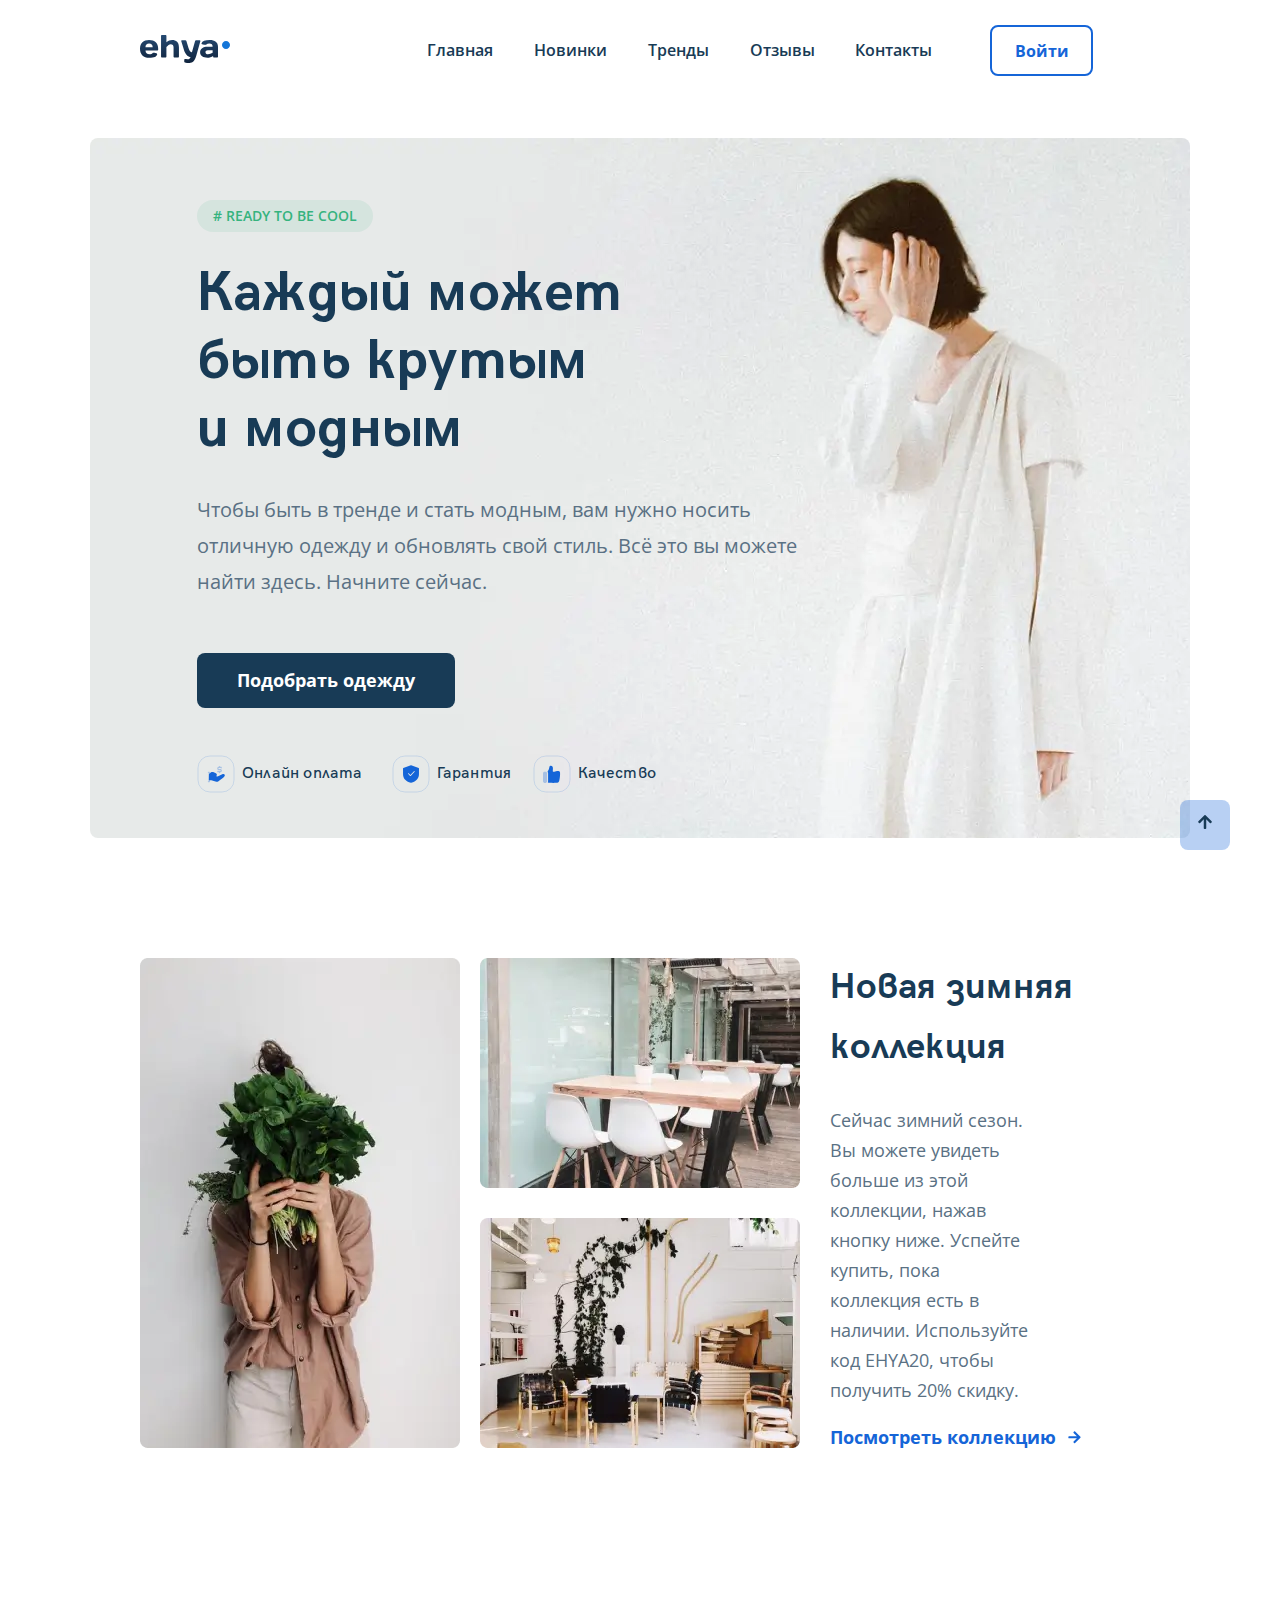
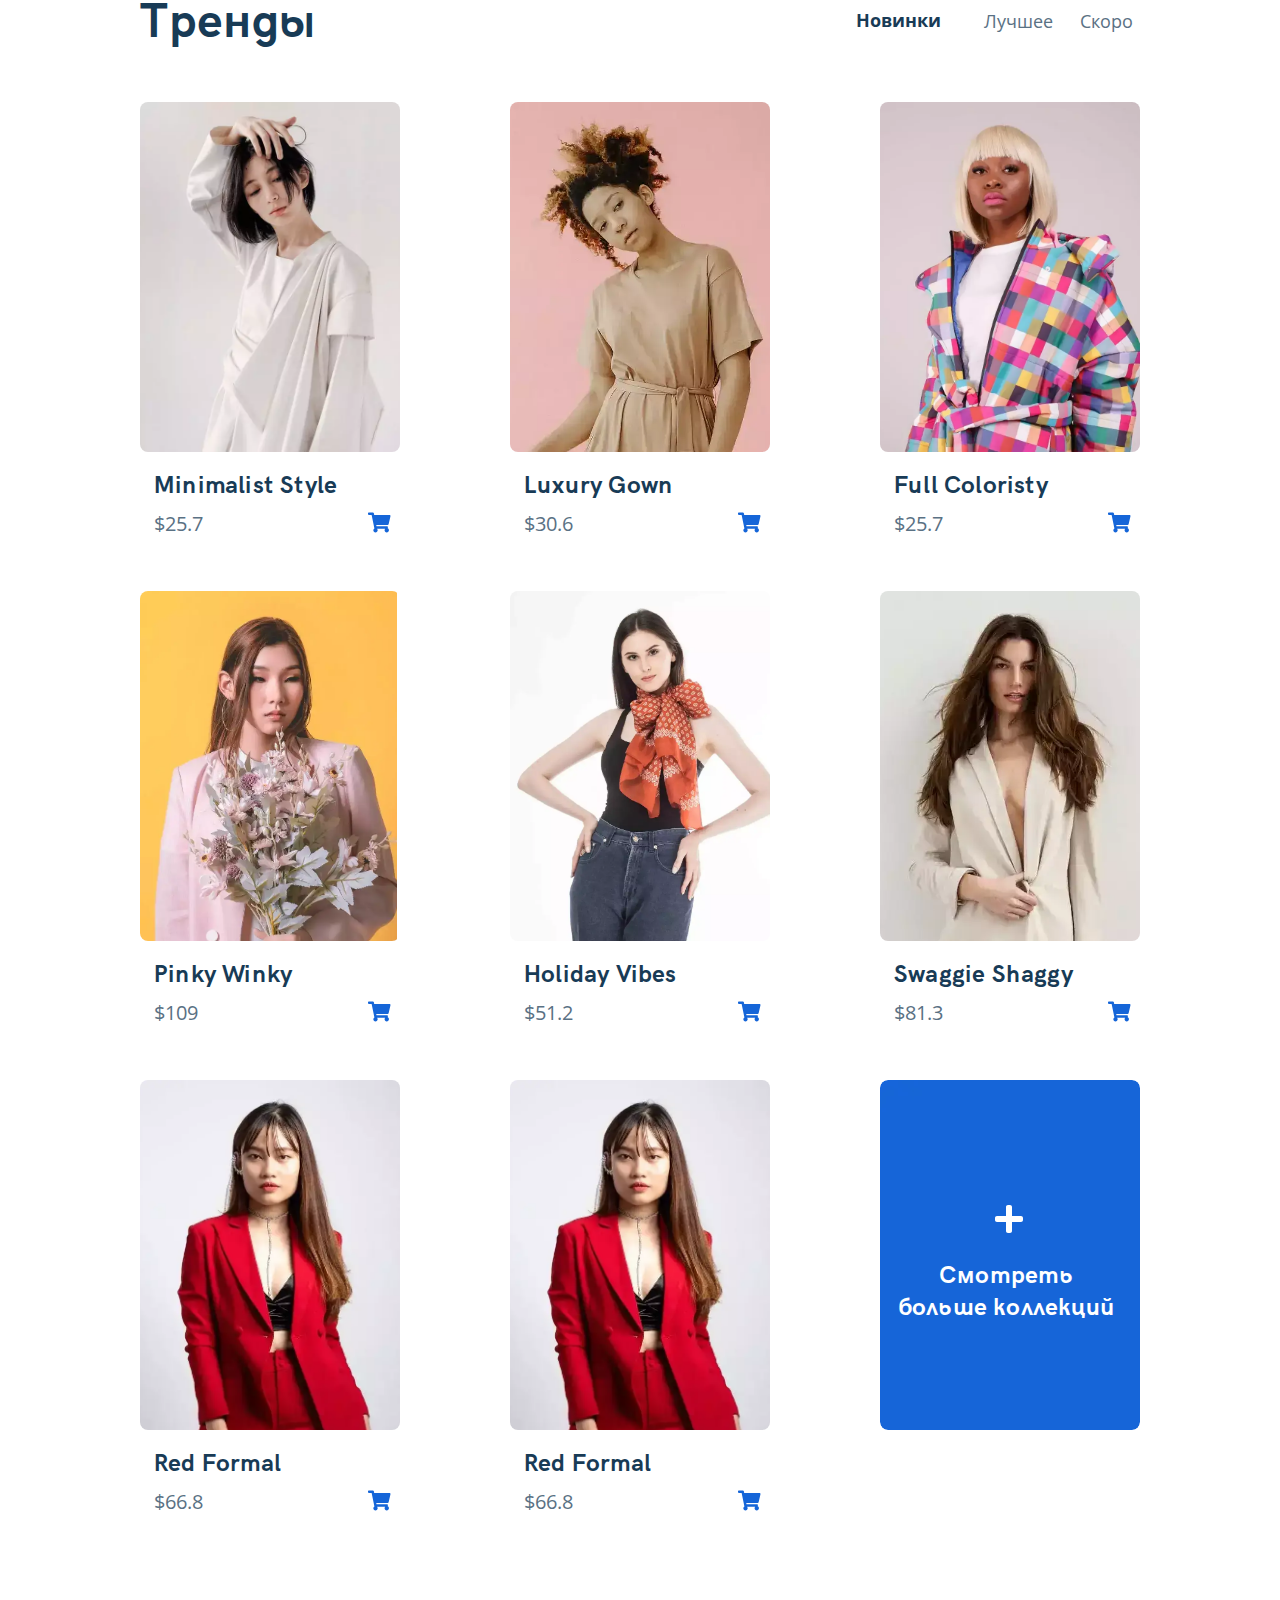
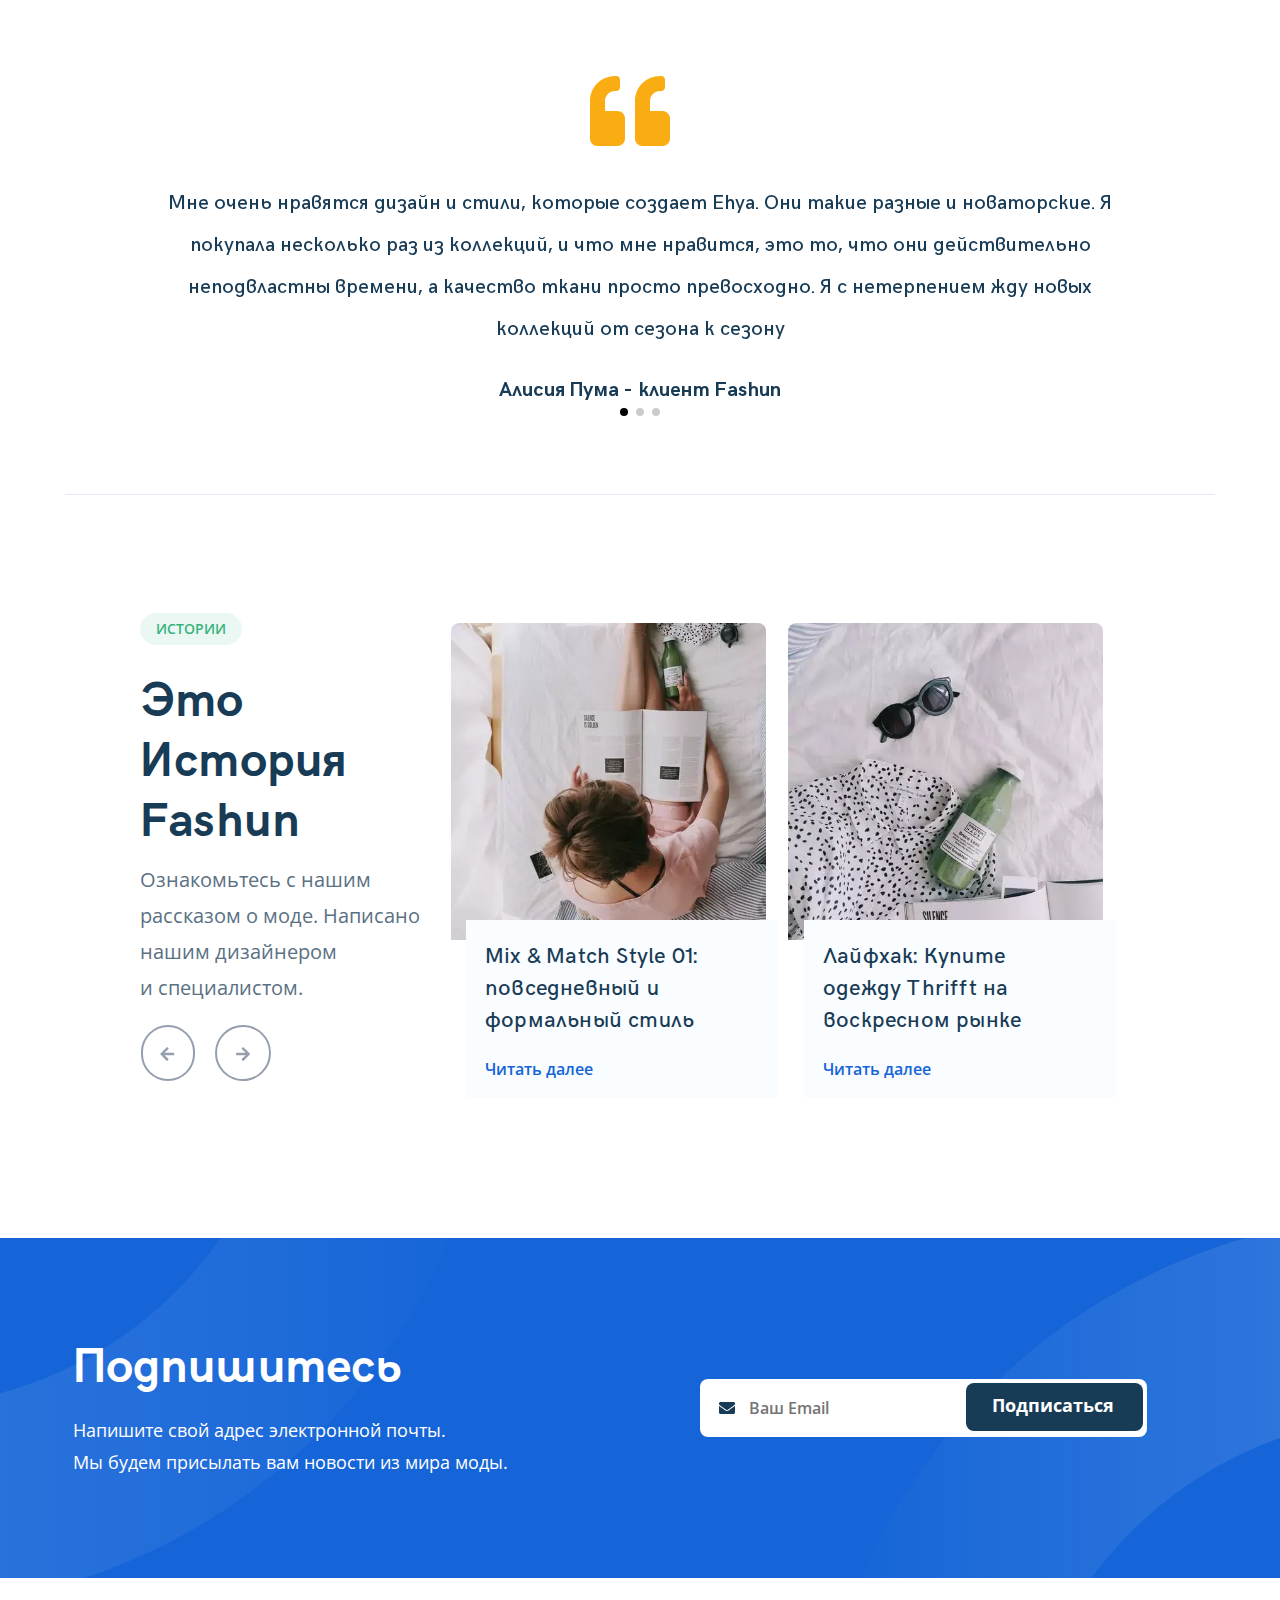
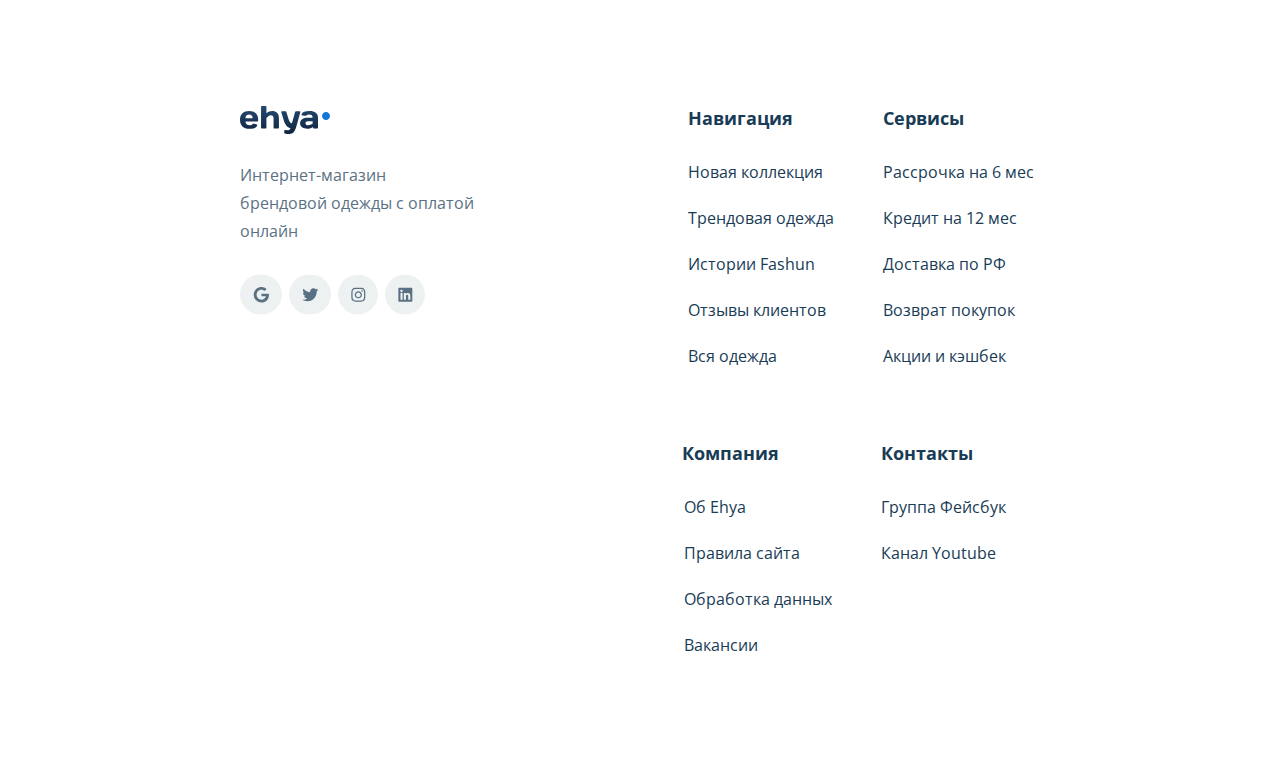
==== commit 2c42c2e2: "fix:trends section" ====
--- a/index.html
+++ b/index.html
@@ -1661,31 +1661,6 @@
               <span class="modal__info">*Обязательные поля</span>
               <button class="button modal__button" type="submit">Вход</button>
             </div>
-            <h3 class="modal__title">Напишите нам</h3>
-            <input
-              type="tel"
-              class="input modal__input modal__input-number input__phone"
-              placeholder="Номер телефона*"
-              name="phone"
-              minlength="17"
-            />
-            <input
-              type="email"
-              class="input modal__input modal__input-email"
-              placeholder="Email*"
-              name="email"
-            />
-            <textarea
-              name="text"
-              class="textarea modal__textarea"
-              placeholder="Сообщение"
-            ></textarea>
-            <div class="modal__form-submit">
-              <span class="modal__info">*Обязательные поля</span>
-              <button class="button modal__button" type="submit">
-                Отправить
-              </button>
-            </div>
           </form>
         </div>
         <!-- /.modal__contact-form -->
--- a/css/style.css
+++ b/css/style.css
@@ -1,2 +1,2 @@
-*{box-sizing:border-box}body{font-family:'Open Sans', sans-serif;background-color:#FFFFFF;color:#183B56;overflow-y:scroll}@font-face{font-family:'HK Grotesk';src:url("../fonts/HKGrotesk-Bold.woff2") format("woff2");src:url("../fonts/HKGrotesk-Bold.woff") format("woff");font-weight:bold;font-style:normal;font-display:swap}@font-face{font-family:'HK Grotesk';src:url("../fonts/HKGrotesk-Medium.woff2") format("woff2");src:url("../fonts/HKGrotesk-Medium.woff") format("woff");font-weight:500;font-style:normal;font-display:swap}@font-face{font-family:'HK Grotesk';src:url("../fonts/HKGrotesk-Regular.woff2") format("woff2");src:url("../fonts/HKGrotesk-Regular.woff") format("woff");font-weight:300;font-style:normal;font-display:swap}.container{max-width:1140px;margin:auto}.img{width:100%}.no-scroll{overflow-y:hidden}.line{margin:auto;border-top:1px solid #E5EAF4;max-width:1150px}.to-top{position:fixed;bottom:50px;right:50px;z-index:2000;width:50px;height:50px;background-color:rgba(21,101,216,0.3);border-radius:8px}.to-top-link{position:absolute;top:14px;right:18px}.to-top-icon{transform:rotate(270deg)}/*! normalize.css v8.0.1 | MIT License | github.com/necolas/normalize.css */html{line-height:1.15;-webkit-text-size-adjust:100%}body{margin:0}main{display:block}h1{font-size:2em;margin:0.67em 0}hr{box-sizing:content-box;height:0;overflow:visible}pre{font-family:monospace, monospace;font-size:1em}a{background-color:transparent}abbr[title]{border-bottom:none;text-decoration:underline;text-decoration:underline dotted}b,strong{font-weight:bolder}code,kbd,samp{font-family:monospace, monospace;font-size:1em}small{font-size:80%}sub,sup{font-size:75%;line-height:0;position:relative;vertical-align:baseline}sub{bottom:-0.25em}sup{top:-0.5em}img{border-style:none}button,input,optgroup,select,textarea{font-family:inherit;font-size:100%;line-height:1.15;margin:0}button,input{overflow:visible}button,select{text-transform:none}button,[type="button"],[type="reset"],[type="submit"]{-webkit-appearance:button}button::-moz-focus-inner,[type="button"]::-moz-focus-inner,[type="reset"]::-moz-focus-inner,[type="submit"]::-moz-focus-inner{border-style:none;padding:0}button:-moz-focusring,[type="button"]:-moz-focusring,[type="reset"]:-moz-focusring,[type="submit"]:-moz-focusring{outline:1px dotted ButtonText}fieldset{padding:0.35em 0.75em 0.625em}legend{box-sizing:border-box;color:inherit;display:table;max-width:100%;padding:0;white-space:normal}progress{vertical-align:baseline}textarea{overflow:auto}[type="checkbox"],[type="radio"]{box-sizing:border-box;padding:0}[type="number"]::-webkit-inner-spin-button,[type="number"]::-webkit-outer-spin-button{height:auto}[type="search"]{-webkit-appearance:textfield;outline-offset:-2px}[type="search"]::-webkit-search-decoration{-webkit-appearance:none}::-webkit-file-upload-button{-webkit-appearance:button;font:inherit}details{display:block}summary{display:list-item}template{display:none}[hidden]{display:none}.navbar{background-color:#ffffff;padding-bottom:120px;overflow-y:auto}.navbar-top{display:flex;justify-content:space-between;align-items:center;padding-top:23px;padding-bottom:60px}.navbar-top__menu-button--mini{display:none;border:none;outline:none}.navbar-top__menu-button--close{display:none;border:none;outline:none}.navbar-top__menu-button--max{position:relative;outline:none;padding:13px 22px 12px 23px;border:2px solid #1565D8;border-radius:8px;background-color:#FFFFFF;text-decoration:none;font-style:normal;font-weight:bold;font-size:16px;line-height:22px;color:#1565d8;cursor:pointer;transition:all 0.5s}.navbar-top__menu-button--max::before{content:'';position:absolute;top:0;left:0;width:100%;height:100%;z-index:1;background-color:#f1e8e800;transition:all 0.3s}.navbar-top__menu-button--max:hover::before{opacity:0;transform:scale(0.5, 0.5)}.navbar-top__menu-button--max::after{content:'';position:absolute;top:-2px;left:-2px;width:100%;height:100%;z-index:1;opacity:0;transition:all 0.3s;border-radius:8px;border:1px solid #420edf80;transform:scale(1.2, 1.2)}.navbar-top__menu-button--max:hover::after{opacity:1;transform:scale(1, 1)}.navbar__username{margin-left:10px}.navbar__username--mobile{display:none}.navbar-menu{margin:0;padding:0;flex-basis:54%}.navbar__links{width:545px}.navbar__list{display:flex;align-items:center;justify-content:space-between;list-style-type:none}.navbar-menu__link{display:inline-block;text-decoration:none;font-style:normal;font-weight:600;font-size:16px;line-height:22px;color:#183B56;transition:all 0.6s}.navbar-menu__link:after{display:block;content:'';width:0%;height:1px;background:#36B37E;ransition:width 0.4s ease-in-out}.navbar-menu__link:hover:after,.navbar-menu__link:focus:after{width:100%}.navbar-menu__link:hover{color:#1565d8}.logo{flex-basis:41%;cursor:pointer}.mainscreen{margin:auto;max-width:1280px;background-image:url(../img/header-image.webp);position:relative;padding:0px 0px 0px 0px;background-position:center;background-repeat:no-repeat;background-size:cover;border-radius:8px}.mainscreen svg path{fill:#1565d8;stroke:inherit;stroke-width:inherit}.mainscreen svg path:hover{fill:#36B37E}.mainscreen-wrapper{padding:62px 0 45px 107px}.mainscreen__button-label{padding:6px 16px 6px 16px;background:rgba(54,179,126,0.1);border-radius:2000px;border:none;outline:none;margin-bottom:28px;text-transform:uppercase;text-decoration:none;font-style:normal;font-weight:600;font-size:14px;line-height:20px;color:#36B37E;cursor:pointer}.mainscreen-title{margin:0;padding:0;font-family:'HK Grotesk';font-feature-settings:"locl" 0;font-style:normal;font-weight:bold;font-size:56px;line-height:68px;letter-spacing:0.2px;color:#183B56;margin-bottom:28px}.mainscreen-text{max-width:615px;font-style:normal;font-weight:normal;font-size:20px;line-height:36px;color:#5A7184;margin-bottom:53px}.mainscreen__button-choise{position:relative;padding:15px 40px 15px 40px;background:#183b56;border-radius:8px;border:none;outline:none;text-decoration:none;font-style:normal;font-weight:bold;font-size:18px;line-height:25px;color:#FFFFFF;cursor:pointer;transition:all 0.5s}.mainscreen__button-choise::before{content:'';position:absolute;top:0;left:0;width:100%;height:100%;z-index:1;background-color:#f1e8e800;transition:all 0.3s}.mainscreen__button-choise:hover::before{opacity:0;transform:scale(0.5, 0.5)}.mainscreen__button-choise::after{content:'';position:absolute;top:-2px;left:-2px;width:100%;height:100%;z-index:1;opacity:0;transition:all 0.3s;border-radius:8px;border:1px solid #183b56;transform:scale(1.2, 1.2)}.mainscreen__button-choise:hover::after{opacity:1;transform:scale(1, 1)}.mainscreen-info{margin-bottom:47px}.mainscreen-conditions{width:459px;display:flex;justify-content:space-between;align-items:center}.mainscreen-conditions__mini{display:flex;justify-content:space-between;align-items:center}.mainscreen-payment{margin-right:29px}.mainscreen-payment__link,.mainscreen-guarantee__link,.mainscreen-quality__link{display:flex;justify-content:space-between;align-items:center;text-decoration:none}.mainscreen-payment-icon,.mainscreen-guarantee-icon,.mainscreen-quality-icon{margin-right:7px}.mainscreen-paytext,.mainscreen-qualtext,.mainscreen-guartext{font-family:'HK Grotesk';font-feature-settings:"locl" 0;font-weight:500;font-size:16px;line-height:20px;letter-spacing:0.2px;color:#183B56}.mainscreen__thank-back{margin-bottom:20px}.new{margin:auto;padding:0px 0px 141px 0px}.new-image{display:flex;justify-content:space-between;align-items:center;margin-right:57px}.new-green{margin-right:30px}.new-furniture{display:flex;justify-content:space-evenly;flex-direction:column;align-items:center}.new-furniture__chair{margin-bottom:27px}.new-article{min-width:412px;min-height:481px}.new-title{margin:0;padding:0;font-family:'HK Grotesk';font-feature-settings:"locl" 0;font-style:normal;font-weight:bold;font-size:48px;line-height:60px;letter-spacing:0.2px;color:#183B56;margin-bottom:27px}.new-text{width:358px;margin:0;padding:0;font-style:normal;font-weight:normal;font-size:20px;line-height:36px;color:#5A7184;margin-bottom:40px}.new-look__link{display:inline-block;text-decoration:none;font-style:normal;font-weight:bold;font-size:18px;line-height:25px;color:#1565D8;margin-right:16px;transition:all 0.6s}.new-look__link:after{display:block;content:'';width:0%;height:1px;background:#1565D8;ransition:width 0.4s ease-in-out}.new-look__link:hover:after,.new-look__link:focus:after{width:100%}.new-look__link:hover{color:#36B37E}.container-new{display:flex;justify-content:space-between;align-items:center}.reviews{padding:0 0 64px 0}.reviews-wrapper{margin-bottom:28px}.reviews-user{margin-bottom:28px}.reviews-slider__item{position:relative;margin:111px auto 0}.reviews-slider__item::before{content:'';position:absolute;top:-106px;left:358px;width:94px;height:88px;background-image:url(../img/quote-left.svg);background-repeat:no-repeat}.reviews-slider__text{margin:0;padding:0;font-family:'HK Grotesk';font-feature-settings:"locl" 0;font-style:normal;font-weight:500;font-size:20px;line-height:42px;text-align:center;color:#183B56}.reviews-slider__username{margin:0;padding:0;font-family:'HK Grotesk';font-feature-settings:"locl" 0;font-style:normal;font-weight:bold;font-size:20px;line-height:24px;text-align:center;letter-spacing:0.2px;color:#183B56}.container-reviews{max-width:800px}.trends{margin:auto;padding:0px 0px 86px 0px}.trends svg path{fill:#1565d8;stroke:inherit;stroke-width:inherit}.trends svg path:hover{fill:#36B37E}.trends-show{display:flex;justify-content:space-between;align-items:center}.trends-market{display:flex;justify-content:space-between;align-items:center;flex-wrap:wrap}.trends-card{margin-bottom:49px}.trends-card--none{display:none}.trends-image{position:relative;width:260px;height:350px;overflow:hidden;object-fit:cover;border-radius:8px;margin-bottom:18px}.trends-image__see{position:absolute;top:180px;right:25px;font-family:'HK Grotesk';font-feature-settings:"locl" 0;font-style:normal;font-weight:bold;font-size:24px;line-height:32px;text-align:center;letter-spacing:0.2px;color:#FFFFFF;text-decoration:none}.trends-img{width:100%;height:100%;overflow:hidden;object-fit:cover}.trends-img__luxstyle{width:114%;height:124%;overflow:hidden;object-fit:cover}.trends-img__pinkystyle{width:99%;height:126%;overflow:hidden;object-fit:cover}.trends-img__holystyle{width:112%;height:107%;overflow:hidden;object-fit:cover}.trends-img__swstyle{width:110%;height:133%;overflow:hidden;object-fit:cover}.trends-img__redstyle{width:110%;height:125%;overflow:hidden;object-fit:cover}.trends-img__fullstyle{width:105%;height:113%;overflow:hidden;object-fit:cover;transform:scale(-1, 1)}.trends-img__show{position:relative}.trends-img__see{position:absolute;top:180px;right:25px;font-family:'HK Grotesk';font-feature-settings:"locl" 0;font-style:normal;font-weight:bold;font-size:24px;line-height:32px;text-align:center;letter-spacing:0.2px;color:#FFFFFF;text-decoration:none}.trends-link{display:inline-block;margin-bottom:-3px;text-decoration:none;font-family:'HK Grotesk';font-feature-settings:"locl" 0;font-style:normal;font-weight:bold;font-size:24px;line-height:32px;letter-spacing:0.2px;color:#183B56;margin-left:14px;transition:all 0.6s}.trends-link:after{display:block;content:'';width:0%;height:1px;background:#1565D8;ransition:width 0.4s ease-in-out}.trends-link:hover:after,.trends-link:focus:after{width:100%}.trends-link:hover{color:#36B37E}.trends-link--none{color:#FFFFFF}.trends-plus{position:absolute;top:125px;right:117px}.trends-price{font-style:normal;font-weight:normal;font-size:20px;line-height:36px;color:#5A7184}.trends-price--none{color:#FFFFFF}.trends__basket-icon--none{display:none}.trends-shop{display:flex;justify-content:space-between;align-items:center;margin-top:6px;margin-left:14px}.trends-title{margin:0;padding:0;font-family:'HK Grotesk';font-feature-settings:"locl" 0;font-style:normal;font-weight:bold;font-size:48px;line-height:60px;letter-spacing:0.2px;color:#183B56}.trends-img__none{border-radius:8px}.trends-basket{flex-basis:13%}.trends__wrapper{width:1135px;margin-bottom:30px}.trends__wrapper-tabs{display:flex;justify-content:space-between;align-items:center;margin-bottom:48px}.trends-tabs{list-style-type:none;margin:0;padding:0;display:flex;justify-content:space-between;align-items:center}.trends-tabs__item{padding:16px 7px 20px 20px;cursor:pointer;font-style:normal;font-weight:normal;font-size:18px;line-height:25px;color:#5A7184}.trends-tabs__item--active{padding:15px 23px 20px 20px;font-style:normal;font-weight:bold;font-size:18px;line-height:25px;color:#183B56}.trends-content{padding:0;list-style-type:none}.trends-content__item{display:none}.trends-content__item--active{display:block}.container-trends{max-width:1135px}.content__item{display:none}.content__item--active{display:block}.tabs__item{padding:16px 7px 20px 20px;cursor:pointer;font-style:normal;font-weight:normal;font-size:18px;line-height:25px;color:#5A7184}.tabs__item--active{padding:15px 23px 20px 20px;font-style:normal;font-weight:bold;font-size:18px;line-height:25px;color:#183B56}.container-history{padding-bottom:138px;max-width:1150px}.history-slider{margin-top:15px}.history-wrapper{display:flex;justify-content:space-beetwen;align-items:center;padding-top:113px}.history-image{position:relative;display:flex;justify-content:space-beetwen;align-items:center}.history-image__slide{position:relative;width:327px;height:477px;overflow:hidden;object-fit:cover;border-radius:8px 8px 0 0}.history-image__slide--one{margin-right:15px}.history-image__slogan-mix{position:absolute;width:312px;height:178px;top:297px;right:337px;background-color:#FAFDFF}.history-image__slogan-life{position:absolute;width:312px;height:178px;top:297px;right:-2px;background-color:#FAFDFF}.history-image__text{margin:0;padding:21px 54px 5px 19px;font-family:'HK Grotesk';font-feature-settings:"locl" 0;font-style:normal;font-weight:500;font-size:22px;line-height:32px;letter-spacing:0.2px;color:#183B56;margin-bottom:16px}.history-image__link{display:inline-block;padding:0px 40px 20px 19px;font-style:normal;font-weight:600;font-size:16px;line-height:22px;color:#1565D8;text-decoration:none;transition:all 0.6s}.history-image__link:after{display:block;content:'';width:0%;height:1px;background:#1565D8;ransition:width 0.4s ease-in-out}.history-image__link:hover:after,.history-image__link:focus:after{width:100%}.history-image__link:hover{color:#36B37E}.history-button{padding:6px 16px 6px 16px;background-color:rgba(54,179,126,0.1);border-radius:2000px;border:none;outline:none;font-style:normal;font-weight:600;font-size:14px;line-height:20px;text-align:center;text-transform:uppercase;color:#36B37E;margin-bottom:27px}.history-title{margin:0;padding:0;font-family:'HK Grotesk';font-feature-settings:"locl" 0;font-style:normal;font-weight:bold;font-size:48px;line-height:60px;letter-spacing:0.2px;color:#183B56;margin-bottom:25px}.history-title-mini{margin:0;padding:0;display:none;font-family:'HK Grotesk';font-feature-settings:"locl" 0;font-style:normal;font-weight:bold;font-size:28px;line-height:36px;text-align:center;letter-spacing:0.2px;color:#183B56}.history-text{margin:0;padding:0;font-style:normal;font-weight:normal;font-size:20px;line-height:36px;color:#5A7184}.history-foto{width:315px;height:317px;overflow:hidden;object-fit:cover;border-radius:8px 8px 0 0}.history-info{position:relative;min-width:392px;height:482px;display:flex;justify-content:space-beetwen;align-items:start;flex-direction:column;margin-right:95px}.history-info__button{position:absolute;z-index:99;width:70px;height:60px;border:none;outline:none;cursor:pointer;background-repeat:no-repeat;background-position:center;background-size:54px;background-color:transparent}.history-info__button-next{bottom:60px;left:68px}.history-info__button-prev{bottom:61px;left:-7px}.history-swiper{width:652px}.history-slider{padding-top:10px}svg:hover #rect1{fill:none;stroke:#111}svg:hover #path1{fill:#111}svg:hover #rect2{fill:none;stroke:#111}svg:hover #path2{fill:#111}.newsletter{position:relative;padding:100px 0 100px 0;background-image:url(../img/newsletter-bg.svg);background-position:center;background-repeat:no-repeat;background-size:cover}.newsletter-wrapper{position:relative;display:flex;align-items:center;justify-content:flex-start;max-width:1135px;margin:auto}.newsletter-text{display:flex;justify-content:space-between;align-items:start;max-width:442px;flex-direction:column;margin-right:185px}.newsletter-title{margin:0;padding:0;font-family:'HK Grotesk';font-feature-settings:"locl" 0;font-style:normal;font-weight:bold;font-size:48px;line-height:60px;letter-spacing:0.2px;color:#FFFFFF;margin-bottom:16px}.newsletter-slogan{margin:0;padding:0;font-family:'Open Sans', sans-serif;display:block;font-style:normal;font-weight:normal;font-size:18px;line-height:32px;color:#FFFFFF}.subscribe{position:relative;width:447px;height:58px;border-radius:3px}.subscribe__input{position:absolute;font-family:'Open Sans', sans-serif;width:100%;height:100%;padding-left:49px;padding-right:199px;font-style:normal;font-weight:600;font-size:16px;line-height:22px;color:#959EAD;background-image:url(../img/mail.svg);background-position:19px, 50%;background-repeat:no-repeat;border-radius:8px;outline:none;border:none}.subscribe__button{position:absolute;display:inline-block;right:8px;top:4px;padding:7px 26px 9px 23px;min-width:160px;max-width:180px;height:88%;background-color:#183B56;font-style:normal;font-weight:bold;font-size:18px;line-height:25px;text-align:center;color:#FFFFFF;white-space:pre-wrap;border-radius:8px;border:none;outline:none;cursor:pointer;transition:all 0.6s}.subscribe__button:after{display:block;content:'';width:0%;height:1px;background:#1565D8;ransition:width 0.4s ease-in-out}.subscribe__button:hover:after,.subscribe__button:focus:after{width:100%}.subscribe__button:hover{color:#36B37E}.subscribe #emailNews-error{position:absolute;color:#FFFFFF;font-size:14px;font-weight:bold;text-align:center;padding:0px 81px 0 24px;top:60px}.footer{padding-top:128px;padding-bottom:100px}.footer svg path{fill:#5A7184;stroke:inherit;stroke-width:inherit}.footer svg path:hover{fill:#36B37E}.footer svg rect{fill:#5A7184;stroke:inherit;stroke-width:inherit}.footer svg rect:hover{fill:blue}.footer-wrapper{margin:auto;display:flex;justify-content:start;align-items:start;flex-wrap:wrap}.footer-logo{margin-bottom:24px}.footer-title{margin:0;padding:0;font-style:normal;font-weight:bold;font-size:18px;line-height:25px;color:#183B56;margin-bottom:30px}.footer-links{padding:0;margin:0;list-style:none}.footer__item{text-decoration:none;list-style-type:none;font-style:normal;font-weight:normal;font-size:16px;line-height:22px;color:#183B56;margin-bottom:24px}.footer__link{display:inline-block;text-decoration:none;font-style:normal;font-weight:normal;font-size:16px;line-height:22px;color:#183B56;transition:all 0.6s}.footer__link:after{display:block;content:'';width:0%;height:0px;background:#1565D8;ransition:width 0.4s ease-in-out}.footer__link:hover:after,.footer__link:focus:after{width:100%}.footer__link:hover{color:#1565D8}.footer-social{display:flex;justify-content:space-between;align-items:start;flex-direction:column;margin-right:56px}.footer-social-icon{margin-right:7px}.footer-slogan{max-width:236px;margin-bottom:29px}.footer-text{font-style:normal;font-weight:normal;font-size:16px;line-height:28px;color:#5A7184}.footer-nav{display:flex;justify-content:space-between;align-items:start;flex-direction:column;margin-right:49px}.footer-service{display:flex;justify-content:space-between;align-items:start;flex-direction:column;margin-right:46px}.footer-company{display:flex;justify-content:space-between;align-items:start;flex-direction:column;margin-right:49px}.footer-contacts{display:flex;justify-content:space-between;align-items:start;flex-direction:column}.container-footer{max-width:1140px}.modal__overlay{position:fixed;left:0;top:0;right:0;bottom:0;background-color:rgba(0,141,223,0.199);z-index:100;visibility:hidden;opacity:0;transition:opacity 0.8s}.modal__overlay--visible{visibility:visible;opacity:1}.modal__dialog{position:fixed;max-width:478px;max-height:100%;overflow:auto;left:50%;top:49%;transform:translate(-50%, -50%);padding:19px 88px 33px 88px;background-color:#1565d8;border-radius:8px;color:red;z-index:101;visibility:hidden;opacity:0;transition:opacity 0.8s}.modal__dialog--visible{visibility:visible;opacity:1}.modal__close{position:absolute;right:18px;top:20px;text-decoration:none;outline:none;border:none;cursor:pointer}.modal__input{font-family:'HK Grotesk';font-feature-settings:"locl" 0;width:100%;margin-top:15px;padding-left:15px}.modal__textarea{font-family:'HK Grotesk';font-feature-settings:"locl" 0;width:100%;min-height:123px;margin-top:15px;padding-top:10px;padding-left:15px;border-radius:4px;border:none;outline:none;resize:none}.modal__info{font-style:normal;font-weight:bold;font-size:12px;line-height:15px;color:#E0E0E0;text-align:left;order:2}.modal__title{font-family:'Open Sans', sans-serif;margin:17px 0 0 0;font-style:normal;font-weight:bold;font-size:18px;line-height:23px;color:#FFFFFF;text-align:center}.modal__button{margin-top:15px;min-width:163px;padding:15px 9px 15px 9px;background-color:rgba(54,179,126,0.4);border-radius:8px;color:#FFFFFF;box-shadow:0 14px 28px  #7cb495a1, 0 10px 10px #7cb495a1;order:2}.modal__form-submit{display:flex;flex-direction:column;justify-content:space-between}.input{background:#FFFFFF;border-radius:4px;border:none;outline:none;height:50px;padding:0 23px 0 23px;font-size:16px;line-height:15px;font-weight:normal}@media (max-width: 1335px){.container{max-width:1000px}.logo{flex-basis:20%}.mainscreen{max-width:1100px}.new-green{margin-right:20px}.new-image{margin-right:30px}.new-title{font-size:36px}.new-text{width:200px;font-size:18px;line-height:30px;margin-bottom:20px}.new-look__link{margin-right:8px}.new-article{min-width:252px}.trends-card--none{display:block}.reviews-slider__item::before{left:450px}.history-info{min-width:300px;margin-right:11px}.history-info__button-next{bottom:11px;left:68px}.history-info__button-prev{bottom:11px;left:-7px}.history-title{margin-bottom:10px}.history-image__slide--one{margin-right:10px}.history-image__slogan-mix{top:297px;right:362px}.history-image__slogan-life{top:297px;right:24px}.footer-wrapper{max-width:800px}.footer-social{margin-right:0;flex-basis:56%}.footer-service{margin-right:0;margin-bottom:50px}.footer-nav{margin-bottom:50px}.footer-company{flex-basis:74%;align-items:flex-end}.footer-title__company{margin-right:53px}}@media (max-width: 1200px){.container{max-width:900px}.logo{flex-basis:20%}.mainscreen{max-width:950px}.new-green{margin-right:20px}.new-image{margin-right:20px}.new-title{font-size:36px}.new-text{width:200px;font-size:18px;line-height:30px;margin-bottom:20px}.new-look__link{margin-right:8px}.reviews-slider__item::before{left:403px}.history-image__slogan-mix{max-width:280px;top:297px;right:294px}.history-image__slogan-life{max-width:280px;top:297px;left:314px}.history-image__text{font-size:21px}.history-image__slide--one{max-width:290px}.history-image__slide--two{max-width:290px}.newsletter-wrapper{max-width:900px}.newsletter-text{margin-right:20px}}@media (max-width: 992px){.container{max-width:650px}.logo{flex-basis:20%}.mainscreen{max-width:750px}.mainscreen svg path{fill:#1565d8;stroke:inherit;stroke-width:inherit}.mainscreen svg path:hover{fill:#1565d8}.mainscreen-wrapper{padding:30px 0 30px 30px}.mainscreen__button-choise::after,.mainscreen__button-choise::before{display:none}.navbar-top{padding-bottom:31px}.navbar-top__menu-button--max{transition:none}.navbar-top__menu-button::after,.navbar-top__menu-button::before{display:none}.navbar-top__menu-button:hover{color:#1565d8}.navbar-menu__link{transition:none}.navbar-menu__link::after,.navbar-menu__link::before{display:none}.navbar-menu__link:hover{color:#183B56}.navbar__links{width:420px}.navbar-menu{margin-right:30px}.navbar-menu__link{font-weight:600;font-size:14px}.modal__dialog{width:375px;padding:19px 60px 33px 60px}.new{padding:0px 0px 80px 0px}.new-article{min-height:100%;display:flex;justify-content:space-between;align-items:start;flex-direction:column}.new-title{font-weight:bold;font-size:48px;line-height:60px;letter-spacing:0.2px}.new-text{min-width:100%;font-style:normal;font-weight:normal;font-size:20px;line-height:36px;color:#5A7184}.new-image{margin-bottom:20px}.new-look__link{transition:none}.new-look__link::after,.new-look__link::before{display:none}.new-look__link:hover{color:#1565D8}.container-new{display:flex;justify-content:space-between;align-items:center;flex-direction:column}.trends-card{padding-left:20px;flex-basis:50%}.trends-card--none{display:none}.trends svg path{fill:#1565d8;stroke:inherit;stroke-width:inherit}.trends svg path:hover{fill:#1565D8}.trends__wrapper-tabs{display:flex;justify-content:space-between;align-items:center;flex-direction:column}.trends-image{width:280px;height:350px;overflow:hidden;object-fit:cover;border-radius:8px}.trends-img{width:280px;height:350px;overflow:hidden;object-fit:cover}.trends-basket{flex-basis:23%}.trends-link{transition:none}.trends-link::after,.trends-link::before{display:none}.trends-link:hover{color:#183B56}.reviews-slider__item::before{left:279px}.history-wrapper{margin:auto;max-width:680px;height:500px;display:inline-block;padding-top:79px}.history-slider{margin:auto}.history-slogan{right:4px;top:298px}.history-image__link{padding:0px 40px 20px 22px;transition:none}.history-image__link::after,.history-image__link::before{display:none}.history-image__link:hover{color:#1565D8}.history-info{max-width:680px;height:331px;align-items:center;margin:0}.history-info__button-prev{bottom:31px;left:249px}.history-info__button-next{bottom:31px;left:346px}.history-button{margin-left:0px;margin-bottom:24px}.history-title{margin-bottom:17px;margin-left:0px}.history-text{padding:0 60px 0 60px;text-align:center}.history-foto{width:322px}.history-image__slide--one{max-width:317px;margin-right:30px}.history-image__slide--two{max-width:317px}.history-image__slogan-mix{right:353px}.history-image__slogan-life{left:395px}.newsletter{padding:72px 0 78px 0;background-image:url(../img/newsletter-bgm.svg)}.newsletter-wrapper{max-width:650px;flex-direction:column}.newsletter-text{margin-right:0;margin-bottom:56px;align-items:center}.newsletter-slogan{text-align:center}.subscribe__button{transition:none}.subscribe__button::after,.subscribe__button::before{display:none}.subscribe__button:hover{color:#FFFFFF}.footer svg path{fill:#5A7184;stroke:inherit;stroke-width:inherit}.footer svg path:hover{fill:#5A7184}.footer svg rect{fill:#5A7184;stroke:inherit;stroke-width:inherit}.footer svg rect:hover{fill:#5A7184}.footer__link{transition:none}.footer__link::after,.footer__link::before{display:none}.footer__link:hover{color:#183B56}.footer-social{margin-right:0;flex-basis:47%}.footer-service{margin-right:0;margin-bottom:50px}.footer-nav{margin-bottom:50px}.footer-company{flex-basis:69%;align-items:flex-end}.footer-title__company{margin-right:53px}}@media (max-width: 768px){body{padding-top:105px}body .to-top{position:fixed;bottom:50px;right:4px;z-index:2000;width:50px;height:50px}.container{max-width:650px}.navbar-top__mobile{width:100%;background-color:#FFFFFF;display:block;position:fixed;top:0;right:0;left:0;z-index:99}.navbar-top__menu-line--invisible{display:none}.navbar{overflow-y:auto}.navbar-menu{display:none;position:fixed;left:20px;right:-10px;bottom:0;top:9px;background-color:#FFFFFF;z-index:99;border:1px solid #c4c1c1;box-shadow:0 0 10px #c4c1c1}.navbar-menu--visible{display:block;max-height:60%;overflow-y:auto}.navbar-menu__link{font-style:normal;font-weight:600;font-size:16px;line-height:22px;text-align:center;color:#183B56}.navbar__mobile{display:block;top:0;right:0;left:0;z-index:99}.navbar__username{display:none}.navbar__username--mobile{display:block;margin-bottom:20px}.navbar__links{margin:0;width:100%;display:flex;justify-content:space-between;flex-direction:column;align-items:center}.navbar__list{padding:0;margin:0;align-items:center;flex-direction:column;margin-top:40px}.navbar__item{margin-bottom:20px}.navbar-top{padding-top:26px;padding-bottom:46px;padding-left:57px;padding-right:57px}.navbar-top__menu-button--mobile{padding:13px 125px 12px 125px;border:2px solid #1565D8;border-radius:8px;background-color:#FFFFFF;font-style:normal;font-weight:bold;font-size:16px;line-height:22px;background-color:#FFFFFF;color:#1565d8;outline:none;cursor:pointer}.navbar-top__menu-button--mini{position:absolute;top:29px;right:63px;z-index:100;display:flex;width:16px;height:14px;padding:0;align-items:center;justify-content:space-between;flex-direction:column;border:none;background-color:#FFFFFF;cursor:pointer}.menu-btn--close{background-image:url(../img/close-icon.png);margin-top:4px;background-size:cover;z-index:100}.mainscreen{max-width:724px;margin:auto;background-image:url(../img/header-image2.webp);position:relative;padding:0px 0 0px 0;background-position:center;background-repeat:no-repeat;background-size:cover;border-radius:8px;overflow-y:auto}.mainscreen-wrapper{padding:35px 0 36px 29px}.mainscreen__button-label{margin-bottom:24px}.mainscreen-title{font-style:normal;font-weight:bold;font-size:48px;line-height:60px;letter-spacing:0.2px;margin-bottom:20px}.mainscreen-text{max-width:401px;font-style:normal;font-weight:normal;font-size:18px;line-height:32px;margin-bottom:36px}.mainscreen-info{margin-bottom:40px}.mainscreen-conditions{max-width:443px}.mainscreen-payment{margin-right:18px}.modal__dialog{width:375px;padding:19px 60px 33px 60px}.navbar{padding-bottom:80px}.new{padding:0px 0px 80px 0px}.new-image{margin:auto;margin-bottom:36px}.new-green{margin-right:28px}.new-article{min-width:672px;justify-content:flex-start}.new-title{margin-bottom:24px}.new-text{margin-bottom:25px}.new-look__link{margin-right:15px}.container-new{max-width:672px}.trends{padding:0px 0px 20px 0px}.trends-shop{margin-top:8px}.trends__wrapper-tabs{display:flex;justify-content:space-between;align-items:center;flex-direction:column;margin-bottom:36px}.trends-image{width:280px;height:350px;border-radius:8px;margin-bottom:17px}.trends-image__see{right:29px}.trends-plus{top:123px;right:121px}.trends-img{width:100%;height:100%;overflow:hidden;object-fit:cover}.trends-img__luxstyle{width:123%;height:122%;overflow:hidden;object-fit:cover}.trends-img__pinkystyle{width:99%;height:126%;overflow:hidden;object-fit:cover}.trends-img__holystyle{width:98%;overflow:hidden;object-fit:cover}.trends-img__swstyle{width:110%;height:133%;overflow:hidden;object-fit:cover}.trends-img__redstyle{width:103%;height:128%;overflow:hidden;object-fit:cover}.trends-img__fullstyle{width:100%;height:114%;overflow:hidden;object-fit:cover}.trends-basket{flex-basis:19%}.trends-title{margin-bottom:10px}.tabs__item{padding:16px 23px 20px 20px}.tabs__item--active{padding:16px 17px 20px 20px}-reviews{max-width:630px}.reviews-slider__item{margin-bottom:22px}.reviews-slider__item::before{left:283px}.reviews-slider__text{height:210px;overflow-y:auto}.reviews-user{margin:auto;max-width:600px;margin-bottom:28px}.container-history{max-width:728px;margin-left:41px;padding-bottom:76px}.history-wrapper{margin:auto;max-width:680px;height:500px;display:inline-block;padding-top:79px}.history-slider{margin:auto}.history-slogan{right:4px;top:298px}.history-slogan__link{padding:0px 40px 20px 22px;transition:none}.history-slogan__link::after,.history-slogan__link::before{display:none}.history-slogan__link:hover{color:#1565D8}.history-info{max-width:680px;height:331px;align-items:center;margin:0}.history-info__button-prev{bottom:31px;left:269px}.history-info__button-next{bottom:31px;left:346px}.history-button{margin-left:0px;margin-bottom:24px}.history-title{margin-bottom:17px;margin-left:0px}.history-text{padding:0 60px 0 60px;text-align:center}.history-foto{width:322px}.history-image__slide--one{max-width:323px;margin-right:27px}.history-image__slide--two{max-width:323px}.history-image__text{font-size:22px}.history-image__slogan-mix{max-width:322px;right:355px}.history-image__slogan-life{max-width:322px;left:364px}.line{max-width:728px}.footer{padding-top:63px}.footer-wrapper{max-width:800px}.footer-social{margin-right:0;flex-basis:43.5%}.footer-service{margin-right:0;margin-bottom:25px}.footer-nav{margin-bottom:25px}.footer-company{flex-basis:66.5%;align-items:flex-end;margin-right:44px}.footer-title__company{margin-right:53px}}@media (max-width: 767px){.container-history{margin:auto;max-width:650px}.history-wrapper{margin:auto;max-width:650px;height:500px;display:inline-block;padding-top:79px}.history-slider{margin:auto}.history-slogan{border:2px solid red;right:-13px;top:298px}.history-slogan__link{padding:0px 40px 20px 22px;transition:none}.history-slogan__link::after,.history-slogan__link::before{display:none}.history-slogan__link:hover{color:#1565D8}.history-info{max-width:680px;height:331px;align-items:center;margin:0}.history-info__button-prev{bottom:31px;left:210px}.history-info__button-next{bottom:31px;left:346px}.history-button{margin-left:0px;margin-bottom:24px}.history-title{margin-bottom:17px;margin-left:0px}.history-text{padding:0 60px 0 60px;text-align:center}.history-foto{width:322px}.history-image__slide--one{max-width:300px;margin-right:20px}.history-image__slide--two{max-width:300px}.history-image__text{font-size:20px}.history-image__slogan-mix{max-width:270px;right:342px}.history-image__slogan-life{max-width:270px;left:364px}}@media (max-width: 700px){.container{max-width:500px}.mainscreen-wrapper{padding:35px 0 36px 29px}.mainscreen__button-label{margin-bottom:24px}.mainscreen-title{font-style:normal;font-weight:bold;font-size:44px;letter-spacing:0.2px;margin-bottom:20px}.mainscreen-text{max-width:401px;font-style:normal;font-weight:normal;font-size:16px;margin-bottom:36px}.new{padding:0px 0px 104px 0px}.new-image{margin:auto;margin-bottom:36px}.new-green{max-width:250px;margin-right:10px;object-fit:cover}.new__green-image{width:100%;object-fit:cover}.new-furniture__chair{max-width:250px;object-fit:cover;margin-bottom:20px}.new-furniture__tree{max-width:250px;object-fit:cover}.new__chair{width:100%;object-fit:cover}.new__tree{width:100%;object-fit:cover}.new-article{min-width:450px;justify-content:space-between;align-items:center}.new-title{font-style:normal;font-weight:bold;font-size:40px;line-height:36px;text-align:center;letter-spacing:0.2px;margin-bottom:24px}.new-text{font-weight:normal;font-size:20px;line-height:28px;text-align:center;margin-bottom:25px}.new-look__link{margin-right:15px}.container-new{max-width:600px}.trends-image{width:220px;height:350px;overflow:hidden;object-fit:cover;border-radius:8px}.trends-img{width:220px;height:350px;overflow:hidden;object-fit:cover}.trends-title{margin-bottom:10px}.reviews-slider__item::before{left:212px}.container-history{max-width:500px}.history-slider{max-width:500px}.history-wrapper{max-width:500px}.history-image__slide--one{max-width:230px;margin-right:20px}.history-image__slide--two{max-width:230px}.history-image__text{font-size:16px}.history-image__slogan-mix{max-width:230px;right:256px}.history-image__slogan-life{max-width:230px;left:269px}.history-foto{width:100%}.history-title{font-size:30px}.history-info__button-prev{bottom:17px;left:145px}.history-info__button-next{bottom:17px;left:262px}.footer{padding-top:63px}.footer-wrapper{max-width:500px}.footer-social{margin-right:0;flex-basis:100%;order:5;align-items:center}.footer-service{margin-right:0;margin-bottom:30px}.footer-nav{margin-bottom:30px;margin-right:0;flex-basis:70%}.footer-company{flex-basis:70%;align-items:flex-start;margin-right:0}.footer-title__company{margin-right:0}}@media (max-width: 567px){.container{max-width:450px}.mainscreen{max-width:711px;margin:auto;background-image:url(../img/header-image2.webp);position:relative;padding:0px 0 0px 0;background-position:center;background-repeat:no-repeat;background-size:cover;border-radius:8px}.mainscreen-wrapper{padding:35px 0 36px 29px}.mainscreen__button-label{margin-bottom:24px}.mainscreen-title{font-style:normal;font-weight:bold;font-size:36px;letter-spacing:0.2px;margin-bottom:20px}.mainscreen-text{max-width:401px;font-style:normal;font-weight:normal;font-size:18px;line-height:32px;margin-bottom:36px}.mainscreen-info{margin-bottom:40px}.mainscreen-conditions{max-width:443px}.navbar-top{padding-top:26px}.navbar-top__menu-button--mobile{padding:9px 101px 9px 101px}.new-image{display:flex;flex-direction:column;justify-content:space-between;align-items:center;margin-bottom:36px}.new-furniture{display:flex;flex-direction:row;justify-content:space-between;align-items:baseline}.new-green{max-width:320px;object-fit:cover;margin-right:0;margin-bottom:14px}.new__green-image{width:100%;object-fit:cover}.new-furniture__chair{max-width:200px;object-fit:cover;margin-bottom:0;margin-right:14px}.new-furniture__tree{max-width:200px;object-fit:cover;margin-bottom:0}.new__chair{width:100%;object-fit:cover}.new__tree{width:100%;object-fit:cover}.new-title{font-style:normal;font-weight:bold;font-size:28px;line-height:36px;text-align:center;letter-spacing:0.2px;color:#183B56}.new-text{font-style:normal;font-weight:normal;font-size:16px;line-height:28px;text-align:center;color:#5A7184}.trends-image{width:180px;height:200px;overflow:hidden;object-fit:cover;border-radius:8px}.trends-image__see{font-style:normal;font-weight:bold;font-size:17px;line-height:20px;text-align:center;letter-spacing:0.2px;color:#FAFAFB;top:95px;right:42px;width:100px}.trends-plus{top:63px;right:78px}.trends-img{width:100%;height:122%;overflow:hidden;object-fit:cover}.trends-link{font-style:normal;font-weight:bold;font-size:16px;line-height:20px;letter-spacing:0.2px}.trends-price{font-style:normal;font-weight:normal;font-size:14px;line-height:24px}.trends-basket{flex-basis:33%}.trends__basket-icon{max-width:16px}.trends__basket-plus{max-width:25px}.reviews{padding:0 0 48px 0}.reviews-slider__item::before{left:179px}.history-image{display:flex;justify-content:space-beetwen;align-items:center;flex-direction:column}.container-history{max-width:280px}.history-slider{max-width:280px}.history-wrapper{padding-top:47px;max-width:280px}.history-foto{width:100%;height:277px}.history-image__slide{height:434px}.history-image__slide--one{max-width:270px;margin-right:7px}.history-image__slide--two{max-width:270px;margin-right:7px}.history-image__text{padding:21px 0 5px 19px;font-weight:500;font-size:20px;line-height:24px;letter-spacing:0.2px;margin-bottom:11px}.history-image__link{padding:0 40px 20px 19px}.history-image__slogan-mix{top:256px;max-width:270px;right:-1px;z-index:1000}.history-image__slogan-life{top:687px;max-width:270px;left:290px;z-index:1000}.history-button{padding:2px 12px 2px 12px;margin-bottom:24px}.history-title{display:none}.history-title-mini{display:block;margin-bottom:17px}.history-text{padding:0 0px 0 0px;font-style:normal;font-weight:normal;font-size:16px;line-height:28px;text-align:center}.history-info{min-width:280px;height:294px}.history-info__button-prev{bottom:17px;left:73px}.history-info__button-next{bottom:17px;left:138px}.history-info__button-icon{width:48px;height:48px}.newsletter{padding:72px 0 122px 0}.newsletter-wrapper{max-width:450px;flex-direction:column}.newsletter-text{margin-right:0;margin-bottom:56px;align-items:center}.newsletter-slogan{max-width:72%;text-align:center}.subscribe{max-width:300px}.subscribe__input{padding-right:20px}.subscribe__button{min-width:300px;max-width:300px;padding:7px 20px 9px 20px;right:2px;top:66px}.subscribe #emailNews-error{position:absolute;color:#FFFFFF;font-size:14px;font-weight:bold;text-align:center;padding:0px 24px 0 24px;top:-41px}.footer{padding-top:63px}.footer-wrapper{max-width:300px}.footer-social{margin-right:0;flex-basis:100%;order:5;align-items:center}.footer-service{margin-right:0;margin-bottom:30px}.footer-nav{margin-bottom:30px;margin-right:0;flex-basis:70%}.footer-company{flex-basis:85%;align-items:flex-start;margin-right:0}.footer-contacts{margin-bottom:67px}.footer-title__company{margin-right:0}}@media (max-width: 480px){.container{max-width:300px}.navbar-top{padding:26px 20px 26px 32px}.navbar__links{width:100%}.mainscreen{max-width:500px;height:100%;margin:auto;background-image:url(../img/header-image2.webp);position:relative;padding:0px 0 0px 0;background-position:right;background-repeat:no-repeat;background-size:cover;border-radius:8px}.mainscreen-wrapper{padding:378px 0 51px 6px}.mainscreen__button-label{position:absolute;top:197px;right:88px;margin-bottom:24px}.mainscreen-title{position:absolute;top:236px;font-weight:bold;font-size:32px;line-height:40px;text-align:center;letter-spacing:0.2px}.mainscreen-text{max-width:401px;font-style:normal;font-weight:normal;font-size:16px;line-height:28px;text-align:center;padding:0 10px 0 10px}.mainscreen-info{display:flex;flex-direction:column;justify-content:space-between;align-items:center;margin-bottom:40px}.mainscreen-conditions{max-width:320px;margin:auto;flex-direction:column;flex-wrap:wrap;align-items:center}.navbar{padding-bottom:65px}.navbar-top__menu-button--mobile{padding:9px 101px 9px 101px}.navbar-menu{left:6px;right:-26px;bottom:0;top:9px}.navbar-menu--visible{max-height:60%}.modal__dialog{width:320px;padding:19px 50px 33px 50px}.new{padding:0px 0px 107px 0px}.new-article{min-width:280px}.container-trends{max-width:300px}.trends-image{width:140px;height:170px;overflow:hidden;object-fit:cover;border-radius:8px;margin-bottom:12px;margin-left:2px}.trends-image__see{font-style:normal;font-weight:bold;font-size:17px;line-height:20px;text-align:center;letter-spacing:0.2px;color:#FAFAFB;top:87px;right:16px;width:100px}.trends-plus{top:44px;right:56px}.trends-img{width:140px;height:119%;overflow:hidden;object-fit:cover;border-radius:8px}.trends-shop{margin-top:1px;margin-left:6px}.trends-basket{flex-basis:70%}.trends__basket-svg{width:16px;height:16px}.trends-link{margin-left:4px}.trends-card{padding:0;margin-bottom:26px}.trends-title{font-style:normal;font-weight:bold;font-size:28px;line-height:36px;text-align:center;letter-spacing:0.2px}.trends__wrapper-tabs{margin-bottom:18px}.tabs__item{padding:16px 17px 20px 1px;font-style:normal;font-weight:normal;font-size:16px;line-height:22px}.tabs__item--active{padding:16px 17px 20px 20px;font-style:normal;font-weight:bold;font-size:16px;line-height:22px}.reviews-slider__item::before{left:101px}.newsletter{background-image:url(../img/newsletter-bgs.svg);padding:65px 0 124px 0}.newsletter-wrapper{max-width:450px;flex-direction:column}.newsletter-text{margin-right:0;margin-bottom:36px;align-items:center}.newsletter-title{font-style:normal;font-weight:bold;font-size:28px;line-height:36px;text-align:center;letter-spacing:0.2px;margin-bottom:22px}.newsletter-slogan{max-width:87%;text-align:center;font-style:normal;font-weight:normal;font-size:16px;line-height:28px;color:#FAFAFB}.subscribe{max-width:280px;height:47px}.subscribe__input{padding-right:20px}.subscribe__button{min-width:280px;max-width:280px;padding:8px 18px 7px 20px;right:2px;top:58px;height:49px}.subscribe #emailNews-error{position:absolute;color:#cac7c7;font-size:10px;font-weight:bold;text-align:center;padding:0px 24px 0 24px;top:-27px}.footer{padding-top:49px}.footer-title{font-style:normal;font-weight:bold;font-size:16px;line-height:22px;margin-bottom:18px}.footer__link{font-style:normal;font-weight:normal;font-size:14px;line-height:20px}.footer__item{margin-bottom:13px}.footer-nav{margin-bottom:17px}.footer-service{margin-bottom:17px}.footer-company{margin-bottom:17px}.footer-contacts{margin-bottom:52px}.footer-logo{margin-left:11px;margin-bottom:11px}.footer-slogan{text-align:center;margin-bottom:22px}.footer-text{font-style:normal;font-weight:normal;font-size:14px;line-height:24px;text-align:center}.footer-social__links{margin-left:15px}.container-footer{max-width:250px}}@media (max-width: 320px){body{padding-top:90px}.container{max-width:280px}.mainscreen{position:relative;max-width:320px;height:100%;margin:auto;background-image:url(../img/header-image3.webp);position:relative;padding:0px 0 0px 0;background-position:top;background-repeat:no-repeat;background-size:cover;border-radius:8px}.mainscreen-wrapper{padding:563px 0 27px 6px}.mainscreen__button-label{position:absolute;top:375px;right:73px}.mainscreen-title{position:absolute;top:422px;font-style:normal;font-weight:bold;font-size:32px;line-height:40px;letter-spacing:0.2px;text-align:center}.mainscreen-text{padding:0 10px 0 10px;font-style:normal;font-weight:normal;font-size:16px;line-height:28px;margin-bottom:26px;text-align:center;max-width:280px}.mainscreen-info{margin-bottom:13px}.mainscreen-conditions{max-width:300px;align-items:center}.mainscreen-conditions__mini{min-width:272px;margin-bottom:3px}.mainscreen-paytext,.mainscreen-qualtext,.mainscreen-guartext{font-family:'HK Grotesk';font-feature-settings:"locl" 0;font-weight:500;font-size:16px;line-height:20px;letter-spacing:0.2px;color:#183B56}.mainscreen-payment{margin-right:0}.mainscreen-payment-icon,.mainscreen-guarantee-icon,.mainscreen-quality-icon{width:25px}.mainscreen__button-choise{padding:13px 49px 13px 49px;background:#183b56;border-radius:8px;border:none;outline:none;font-style:normal;font-weight:bold;font-size:16px;line-height:22px;text-align:center}.mainscreen-choise{font-style:normal;font-weight:bold;font-size:16px;line-height:22px;text-align:center}.navbar{padding-bottom:65px}.navbar-top{padding:18px 0 39px 25px}.navbar-top__menu-button--mini{top:21px;right:29px}.navbar-top__menu-button--mobile{margin-left:0px;padding:9px 98px 7px 101px}.navbar__links{width:100%;display:flex;justify-content:space-between;align-items:start}.navbar-menu{display:none;position:fixed;left:8px;right:-26px;bottom:0;top:9px;background-color:#FFFFFF;z-index:99;border:1px solid #c4c1c1;box-shadow:0 0 10px #c4c1c1}.navbar-menu--visible{display:block;height:325px;overflow-y:auto}.navbar-menu__link{font-style:normal;font-weight:600;font-size:16px;line-height:22px}.navbar__list{margin-left:24px;margin-top:35px;align-items:start}.navbar__username--mobile{margin-left:22px}.modal__dialog{width:280px;padding:19px 40px 33px 40px}.new-look{display:none}.new-image{width:283px;display:flex;flex-direction:column;justify-content:space-between;align-items:center;margin-bottom:37px}.new-furniture{display:flex;flex-direction:row;justify-content:space-between;align-items:baseline}.new-green{max-width:290px;max-height:300px;margin-right:0;margin-bottom:14px;overflow:hidden;object-fit:cover}.new__green-image{width:290px;height:300px;object-fit:cover;overflow:hidden}.new-furniture__chair{width:139px;height:97px;object-fit:cover;margin-bottom:0;margin-right:14px}.new-furniture__tree{width:139px;height:97px;object-fit:cover;margin-bottom:0}.new__chair{width:100%;height:100%;object-fit:cover}.new__tree{width:100%;height:100%;object-fit:cover}.new-title{margin-bottom:19px}.new-text{margin-bottom:0}.container-new{width:290px}.container-trends{max-width:300px}.trends{padding:0px 0px 12px 0px}.trends-image{width:140px;height:170px;overflow:hidden;object-fit:cover;border-radius:8px;margin-bottom:12px;margin-left:2px}.trends-image__see{top:84px}.trends-plus{top:41px}.trends-img{width:100%;height:100%;overflow:hidden;object-fit:cover}.trends-img__mstyle{width:105%;height:105%;overflow:hidden;object-fit:cover}.trends-img__luxstyle{width:114%;height:112%;overflow:hidden;object-fit:cover}.trends-img__pinkystyle{width:107%;height:120%;overflow:hidden;object-fit:cover}.trends-img__holystyle{width:102%;height:106%;overflow:hidden;object-fit:cover}.trends-img__swstyle{width:102%;height:107%;overflow:hidden;object-fit:cover}.trends-img__redstyle{width:99%;height:104%;overflow:hidden;object-fit:cover}.trends-img__fullstyle{width:100%;height:114%;overflow:hidden;object-fit:cover}.trends__wrapper-tabs{margin-bottom:16px}.trends-shop{margin-top:5px}.trends__basket-svg{width:16px;height:16px}.reviews-slider__item{margin-top:88px;margin-bottom:14px}.reviews-slider__item::before{top:-83px;left:103px;width:70px;height:81px;background-image:url(../img/quote-left-sm.svg);background-repeat:no-repeat}.reviews-slider__text{height:360px;overflow:auto;font-style:normal;font-weight:normal;font-size:18px;line-height:36px;text-align:center;letter-spacing:0.12px}.reviews-slider__username{padding:0 40px 0 40px}.container-history{padding-bottom:33px}.container-footer{max-width:250px}}
+*{box-sizing:border-box}body{font-family:'Open Sans', sans-serif;background-color:#FFFFFF;color:#183B56;overflow-y:scroll}@font-face{font-family:'HK Grotesk';src:url("../fonts/HKGrotesk-Bold.woff2") format("woff2");src:url("../fonts/HKGrotesk-Bold.woff") format("woff");font-weight:bold;font-style:normal;font-display:swap}@font-face{font-family:'HK Grotesk';src:url("../fonts/HKGrotesk-Medium.woff2") format("woff2");src:url("../fonts/HKGrotesk-Medium.woff") format("woff");font-weight:500;font-style:normal;font-display:swap}@font-face{font-family:'HK Grotesk';src:url("../fonts/HKGrotesk-Regular.woff2") format("woff2");src:url("../fonts/HKGrotesk-Regular.woff") format("woff");font-weight:300;font-style:normal;font-display:swap}.container{max-width:1140px;margin:auto}.img{width:100%}.no-scroll{overflow-y:hidden}.line{margin:auto;border-top:1px solid #E5EAF4;max-width:1150px}.to-top{position:fixed;bottom:50px;right:50px;z-index:2000;width:50px;height:50px;background-color:rgba(21,101,216,0.3);border-radius:8px}.to-top-link{position:absolute;top:14px;right:18px}.to-top-icon{transform:rotate(270deg)}/*! normalize.css v8.0.1 | MIT License | github.com/necolas/normalize.css */html{line-height:1.15;-webkit-text-size-adjust:100%}body{margin:0}main{display:block}h1{font-size:2em;margin:0.67em 0}hr{box-sizing:content-box;height:0;overflow:visible}pre{font-family:monospace, monospace;font-size:1em}a{background-color:transparent}abbr[title]{border-bottom:none;text-decoration:underline;text-decoration:underline dotted}b,strong{font-weight:bolder}code,kbd,samp{font-family:monospace, monospace;font-size:1em}small{font-size:80%}sub,sup{font-size:75%;line-height:0;position:relative;vertical-align:baseline}sub{bottom:-0.25em}sup{top:-0.5em}img{border-style:none}button,input,optgroup,select,textarea{font-family:inherit;font-size:100%;line-height:1.15;margin:0}button,input{overflow:visible}button,select{text-transform:none}button,[type="button"],[type="reset"],[type="submit"]{-webkit-appearance:button}button::-moz-focus-inner,[type="button"]::-moz-focus-inner,[type="reset"]::-moz-focus-inner,[type="submit"]::-moz-focus-inner{border-style:none;padding:0}button:-moz-focusring,[type="button"]:-moz-focusring,[type="reset"]:-moz-focusring,[type="submit"]:-moz-focusring{outline:1px dotted ButtonText}fieldset{padding:0.35em 0.75em 0.625em}legend{box-sizing:border-box;color:inherit;display:table;max-width:100%;padding:0;white-space:normal}progress{vertical-align:baseline}textarea{overflow:auto}[type="checkbox"],[type="radio"]{box-sizing:border-box;padding:0}[type="number"]::-webkit-inner-spin-button,[type="number"]::-webkit-outer-spin-button{height:auto}[type="search"]{-webkit-appearance:textfield;outline-offset:-2px}[type="search"]::-webkit-search-decoration{-webkit-appearance:none}::-webkit-file-upload-button{-webkit-appearance:button;font:inherit}details{display:block}summary{display:list-item}template{display:none}[hidden]{display:none}.header-error{max-width:1140px;margin:auto}.header-error-top{padding:35px 30px 41px 20px}.mainscreen-error{margin:auto}.mainscreen-error-wrapper{margin:auto;position:relative;padding:50px 10px 50px 10px;background-image:url(../img/newsletter-bg.svg);background-position:center;background-repeat:no-repeat;background-size:cover;display:flex;justify-content:space-between;align-items:center}.mainscreen-error-info{margin:auto;max-width:500px;display:flex;justify-content:space-between;align-items:center;flex-direction:column}.mainscreen-error-title{margin:0;padding:0;font-family:'HK Grotesk';font-feature-settings:"locl" 0;font-style:normal;font-weight:bold;font-size:40px;letter-spacing:0.2px;color:#FFFFFF;text-align:center;margin-bottom:20px}.mainscreen-error-text{font-family:Open Sans;font-style:normal;font-weight:normal;font-size:18px;line-height:32px;color:#FFFFFf;text-align:center;margin-bottom:20px}.wrapper-button-btn{background-color:#183B56;border-radius:8px;color:#FFFFFf;padding:20px 60px 20px 60px;text-transform:uppercase;cursor:pointer;border:none;outline:none}.navbar{background-color:#ffffff;padding-bottom:120px;overflow-y:auto}.navbar-top{display:flex;justify-content:space-between;align-items:center;padding-top:23px;padding-bottom:60px}.navbar-top__menu-button--mini{display:none;border:none;outline:none}.navbar-top__menu-button--close{display:none;border:none;outline:none}.navbar-top__menu-button--max{position:relative;outline:none;padding:13px 22px 12px 23px;border:2px solid #1565D8;border-radius:8px;background-color:#FFFFFF;text-decoration:none;font-style:normal;font-weight:bold;font-size:16px;line-height:22px;color:#1565d8;cursor:pointer;transition:all 0.5s}.navbar-top__menu-button--max::before{content:'';position:absolute;top:0;left:0;width:100%;height:100%;z-index:1;background-color:#f1e8e800;transition:all 0.3s}.navbar-top__menu-button--max:hover::before{opacity:0;transform:scale(0.5, 0.5)}.navbar-top__menu-button--max::after{content:'';position:absolute;top:-2px;left:-2px;width:100%;height:100%;z-index:1;opacity:0;transition:all 0.3s;border-radius:8px;border:1px solid #420edf80;transform:scale(1.2, 1.2)}.navbar-top__menu-button--max:hover::after{opacity:1;transform:scale(1, 1)}.navbar__username{margin-left:10px}.navbar__username--mobile{display:none}.navbar-menu{margin:0;padding:0;flex-basis:54%}.navbar__links{width:545px}.navbar__list{display:flex;align-items:center;justify-content:space-between;list-style-type:none}.navbar-menu__link{display:inline-block;text-decoration:none;font-style:normal;font-weight:600;font-size:16px;line-height:22px;color:#183B56;transition:all 0.6s}.navbar-menu__link:after{display:block;content:'';width:0%;height:1px;background:#36B37E;ransition:width 0.4s ease-in-out}.navbar-menu__link:hover:after,.navbar-menu__link:focus:after{width:100%}.navbar-menu__link:hover{color:#1565d8}.logo{flex-basis:41%;cursor:pointer}.mainscreen{margin:auto;max-width:1280px;background-image:url(../img/header-image.webp);position:relative;padding:0px 0px 0px 0px;background-position:center;background-repeat:no-repeat;background-size:cover;border-radius:8px}.mainscreen svg path{fill:#1565d8;stroke:inherit;stroke-width:inherit}.mainscreen svg path:hover{fill:#36B37E}.mainscreen-wrapper{padding:62px 0 45px 107px}.mainscreen__button-label{padding:6px 16px 6px 16px;background:rgba(54,179,126,0.1);border-radius:2000px;border:none;outline:none;margin-bottom:28px;text-transform:uppercase;text-decoration:none;font-style:normal;font-weight:600;font-size:14px;line-height:20px;color:#36B37E;cursor:pointer}.mainscreen-title{margin:0;padding:0;font-family:'HK Grotesk';font-feature-settings:"locl" 0;font-style:normal;font-weight:bold;font-size:56px;line-height:68px;letter-spacing:0.2px;color:#183B56;margin-bottom:28px}.mainscreen-text{max-width:615px;font-style:normal;font-weight:normal;font-size:20px;line-height:36px;color:#5A7184;margin-bottom:53px}.mainscreen__button-choise{position:relative;padding:15px 40px 15px 40px;background:#183b56;border-radius:8px;border:none;outline:none;text-decoration:none;font-style:normal;font-weight:bold;font-size:18px;line-height:25px;color:#FFFFFF;cursor:pointer;transition:all 0.5s}.mainscreen__button-choise::before{content:'';position:absolute;top:0;left:0;width:100%;height:100%;z-index:1;background-color:#f1e8e800;transition:all 0.3s}.mainscreen__button-choise:hover::before{opacity:0;transform:scale(0.5, 0.5)}.mainscreen__button-choise::after{content:'';position:absolute;top:-2px;left:-2px;width:100%;height:100%;z-index:1;opacity:0;transition:all 0.3s;border-radius:8px;border:1px solid #183b56;transform:scale(1.2, 1.2)}.mainscreen__button-choise:hover::after{opacity:1;transform:scale(1, 1)}.mainscreen-info{margin-bottom:47px}.mainscreen-conditions{width:459px;display:flex;justify-content:space-between;align-items:center}.mainscreen-conditions__mini{display:flex;justify-content:space-between;align-items:center}.mainscreen-payment{margin-right:29px}.mainscreen-payment__link,.mainscreen-guarantee__link,.mainscreen-quality__link{display:flex;justify-content:space-between;align-items:center;text-decoration:none}.mainscreen-payment-icon,.mainscreen-guarantee-icon,.mainscreen-quality-icon{margin-right:7px}.mainscreen-paytext,.mainscreen-qualtext,.mainscreen-guartext{font-family:'HK Grotesk';font-feature-settings:"locl" 0;font-weight:500;font-size:16px;line-height:20px;letter-spacing:0.2px;color:#183B56}.mainscreen__thank-back{margin-bottom:20px}.new{margin:auto;padding:0px 0px 141px 0px}.new-image{display:flex;justify-content:space-between;align-items:center;margin-right:57px}.new-green{margin-right:30px}.new-furniture{display:flex;justify-content:space-evenly;flex-direction:column;align-items:center}.new-furniture__chair{margin-bottom:27px}.new-article{min-width:412px;min-height:481px}.new-title{margin:0;padding:0;font-family:'HK Grotesk';font-feature-settings:"locl" 0;font-style:normal;font-weight:bold;font-size:48px;line-height:60px;letter-spacing:0.2px;color:#183B56;margin-bottom:27px}.new-text{width:358px;margin:0;padding:0;font-style:normal;font-weight:normal;font-size:20px;line-height:36px;color:#5A7184;margin-bottom:40px}.new-look__link{display:inline-block;text-decoration:none;font-style:normal;font-weight:bold;font-size:18px;line-height:25px;color:#1565D8;margin-right:16px;transition:all 0.6s}.new-look__link:after{display:block;content:'';width:0%;height:1px;background:#1565D8;ransition:width 0.4s ease-in-out}.new-look__link:hover:after,.new-look__link:focus:after{width:100%}.new-look__link:hover{color:#36B37E}.container-new{display:flex;justify-content:space-between;align-items:center}.reviews{padding:0 0 64px 0}.reviews-wrapper{margin-bottom:28px}.reviews-user{margin-bottom:28px}.reviews-slider__item{position:relative;margin:111px auto 0}.reviews-slider__item::before{content:'';position:absolute;top:-106px;left:358px;width:94px;height:88px;background-image:url(../img/quote-left.svg);background-repeat:no-repeat}.reviews-slider__text{margin:0;padding:0;font-family:'HK Grotesk';font-feature-settings:"locl" 0;font-style:normal;font-weight:500;font-size:20px;line-height:42px;text-align:center;color:#183B56}.reviews-slider__username{margin:0;padding:0;font-family:'HK Grotesk';font-feature-settings:"locl" 0;font-style:normal;font-weight:bold;font-size:20px;line-height:24px;text-align:center;letter-spacing:0.2px;color:#183B56}.container-reviews{max-width:800px}.trends{margin:auto;padding:0px 0px 86px 0px}.trends svg path{fill:#1565d8;stroke:inherit;stroke-width:inherit}.trends svg path:hover{fill:#36B37E}.trends-show{display:flex;justify-content:space-between;align-items:center}.trends-market{display:flex;justify-content:space-between;align-items:center;flex-wrap:wrap}.trends-card{margin-bottom:49px}.trends-card--none{display:none}.trends-image{position:relative;width:260px;height:350px;overflow:hidden;object-fit:cover;border-radius:8px;margin-bottom:18px}.trends-image__see{position:absolute;top:180px;right:25px;font-family:'HK Grotesk';font-feature-settings:"locl" 0;font-style:normal;font-weight:bold;font-size:24px;line-height:32px;text-align:center;letter-spacing:0.2px;color:#FFFFFF;text-decoration:none}.trends-img{width:100%;height:100%;overflow:hidden;object-fit:cover}.trends-img__luxstyle{width:114%;height:124%;overflow:hidden;object-fit:cover}.trends-img__pinkystyle{width:99%;height:126%;overflow:hidden;object-fit:cover}.trends-img__holystyle{width:112%;height:107%;overflow:hidden;object-fit:cover}.trends-img__swstyle{width:110%;height:133%;overflow:hidden;object-fit:cover}.trends-img__redstyle{width:110%;height:125%;overflow:hidden;object-fit:cover}.trends-img__fullstyle{width:105%;height:113%;overflow:hidden;object-fit:cover;transform:scale(-1, 1)}.trends-img__show{position:relative}.trends-img__see{position:absolute;top:180px;right:25px;font-family:'HK Grotesk';font-feature-settings:"locl" 0;font-style:normal;font-weight:bold;font-size:24px;line-height:32px;text-align:center;letter-spacing:0.2px;color:#FFFFFF;text-decoration:none}.trends-link{display:inline-block;margin-bottom:-3px;text-decoration:none;font-family:'HK Grotesk';font-feature-settings:"locl" 0;font-style:normal;font-weight:bold;font-size:24px;line-height:32px;letter-spacing:0.2px;color:#183B56;margin-left:14px;transition:all 0.6s}.trends-link:after{display:block;content:'';width:0%;height:1px;background:#1565D8;ransition:width 0.4s ease-in-out}.trends-link:hover:after,.trends-link:focus:after{width:100%}.trends-link:hover{color:#36B37E}.trends-link--none{color:#FFFFFF}.trends-plus{position:absolute;top:125px;right:117px}.trends-price{font-style:normal;font-weight:normal;font-size:20px;line-height:36px;color:#5A7184}.trends-price--none{color:#FFFFFF}.trends__basket-icon--none{display:none}.trends-shop{display:flex;justify-content:space-between;align-items:center;margin-top:6px;margin-left:14px}.trends-title{margin:0;padding:0;font-family:'HK Grotesk';font-feature-settings:"locl" 0;font-style:normal;font-weight:bold;font-size:48px;line-height:60px;letter-spacing:0.2px;color:#183B56}.trends-img__none{border-radius:8px}.trends-basket{flex-basis:13%}.trends__wrapper{width:1135px;margin-bottom:30px}.trends__wrapper-tabs{display:flex;justify-content:space-between;align-items:center;margin-bottom:48px}.trends-tabs{list-style-type:none;margin:0;padding:0;display:flex;justify-content:space-between;align-items:center}.trends-tabs__item{padding:16px 7px 20px 20px;cursor:pointer;font-style:normal;font-weight:normal;font-size:18px;line-height:25px;color:#5A7184}.trends-tabs__item--active{padding:15px 23px 20px 20px;font-style:normal;font-weight:bold;font-size:18px;line-height:25px;color:#183B56}.trends-content{padding:0;list-style-type:none}.trends-content__item{display:none}.trends-content__item--active{display:block}.container-trends{max-width:1135px}.content__item{display:none}.content__item--active{display:block}.tabs__item{padding:16px 7px 20px 20px;cursor:pointer;font-style:normal;font-weight:normal;font-size:18px;line-height:25px;color:#5A7184}.tabs__item--active{padding:15px 23px 20px 20px;font-style:normal;font-weight:bold;font-size:18px;line-height:25px;color:#183B56}.container-history{padding-bottom:138px;max-width:1150px}.history-slider{margin-top:15px}.history-wrapper{display:flex;justify-content:space-beetwen;align-items:center;padding-top:113px}.history-image{position:relative;display:flex;justify-content:space-beetwen;align-items:center}.history-image__slide{position:relative;width:327px;height:477px;overflow:hidden;object-fit:cover;border-radius:8px 8px 0 0}.history-image__slide--one{margin-right:15px}.history-image__slogan-mix{position:absolute;width:312px;height:178px;top:297px;right:337px;background-color:#FAFDFF}.history-image__slogan-life{position:absolute;width:312px;height:178px;top:297px;right:-2px;background-color:#FAFDFF}.history-image__text{margin:0;padding:21px 54px 5px 19px;font-family:'HK Grotesk';font-feature-settings:"locl" 0;font-style:normal;font-weight:500;font-size:22px;line-height:32px;letter-spacing:0.2px;color:#183B56;margin-bottom:16px}.history-image__link{display:inline-block;padding:0px 40px 20px 19px;font-style:normal;font-weight:600;font-size:16px;line-height:22px;color:#1565D8;text-decoration:none;transition:all 0.6s}.history-image__link:after{display:block;content:'';width:0%;height:1px;background:#1565D8;ransition:width 0.4s ease-in-out}.history-image__link:hover:after,.history-image__link:focus:after{width:100%}.history-image__link:hover{color:#36B37E}.history-button{padding:6px 16px 6px 16px;background-color:rgba(54,179,126,0.1);border-radius:2000px;border:none;outline:none;font-style:normal;font-weight:600;font-size:14px;line-height:20px;text-align:center;text-transform:uppercase;color:#36B37E;margin-bottom:27px}.history-title{margin:0;padding:0;font-family:'HK Grotesk';font-feature-settings:"locl" 0;font-style:normal;font-weight:bold;font-size:48px;line-height:60px;letter-spacing:0.2px;color:#183B56;margin-bottom:25px}.history-title-mini{margin:0;padding:0;display:none;font-family:'HK Grotesk';font-feature-settings:"locl" 0;font-style:normal;font-weight:bold;font-size:28px;line-height:36px;text-align:center;letter-spacing:0.2px;color:#183B56}.history-text{margin:0;padding:0;font-style:normal;font-weight:normal;font-size:20px;line-height:36px;color:#5A7184}.history-foto{width:315px;height:317px;overflow:hidden;object-fit:cover;border-radius:8px 8px 0 0}.history-info{position:relative;min-width:392px;height:482px;display:flex;justify-content:space-beetwen;align-items:start;flex-direction:column;margin-right:95px}.history-info__button{position:absolute;z-index:99;width:70px;height:60px;border:none;outline:none;cursor:pointer;background-repeat:no-repeat;background-position:center;background-size:54px;background-color:transparent}.history-info__button-next{bottom:60px;left:68px}.history-info__button-prev{bottom:61px;left:-7px}.history-swiper{width:652px}.history-slider{padding-top:10px}svg:hover #rect1{fill:none;stroke:#111}svg:hover #path1{fill:#111}svg:hover #rect2{fill:none;stroke:#111}svg:hover #path2{fill:#111}.newsletter{position:relative;padding:100px 0 100px 0;background-image:url(../img/newsletter-bg.svg);background-position:center;background-repeat:no-repeat;background-size:cover}.newsletter-wrapper{position:relative;display:flex;align-items:center;justify-content:flex-start;max-width:1135px;margin:auto}.newsletter-text{display:flex;justify-content:space-between;align-items:start;max-width:442px;flex-direction:column;margin-right:185px}.newsletter-title{margin:0;padding:0;font-family:'HK Grotesk';font-feature-settings:"locl" 0;font-style:normal;font-weight:bold;font-size:48px;line-height:60px;letter-spacing:0.2px;color:#FFFFFF;margin-bottom:16px}.newsletter-slogan{margin:0;padding:0;font-family:'Open Sans', sans-serif;display:block;font-style:normal;font-weight:normal;font-size:18px;line-height:32px;color:#FFFFFF}.subscribe{position:relative;width:447px;height:58px;border-radius:3px}.subscribe__input{position:absolute;font-family:'Open Sans', sans-serif;width:100%;height:100%;padding-left:49px;padding-right:199px;font-style:normal;font-weight:600;font-size:16px;line-height:22px;color:#404246;background-image:url(../img/mail.svg);background-position:19px, 50%;background-repeat:no-repeat;border-radius:8px;outline:none;border:none}.subscribe__button{position:absolute;display:inline-block;right:4px;top:4px;padding:7px 26px 9px 23px;min-width:177px;max-width:180px;height:83%;background-color:#183B56;font-style:normal;font-weight:bold;font-size:18px;line-height:25px;text-align:center;color:#FFFFFF;white-space:pre-wrap;border-radius:8px;border:none;outline:none;cursor:pointer;transition:all 0.6s}.subscribe__button:after{display:block;content:'';width:0%;height:1px;background:#1565D8;ransition:width 0.4s ease-in-out}.subscribe__button:hover:after,.subscribe__button:focus:after{width:100%}.subscribe__button:hover{color:#36B37E}.subscribe #emailNews-error{position:absolute;color:#FFFFFF;font-size:14px;font-weight:bold;text-align:center;padding:0px 81px 0 24px;top:60px}.footer{padding-top:128px;padding-bottom:100px}.footer svg path{fill:#5A7184;stroke:inherit;stroke-width:inherit}.footer svg path:hover{fill:#36B37E}.footer svg rect{fill:#5A7184;stroke:inherit;stroke-width:inherit}.footer svg rect:hover{fill:blue}.footer-wrapper{margin:auto;display:flex;justify-content:start;align-items:start;flex-wrap:wrap}.footer-logo{margin-bottom:24px}.footer-title{margin:0;padding:0;font-style:normal;font-weight:bold;font-size:18px;line-height:25px;color:#183B56;margin-bottom:30px}.footer-links{padding:0;margin:0;list-style:none}.footer__item{text-decoration:none;list-style-type:none;font-style:normal;font-weight:normal;font-size:16px;line-height:22px;color:#183B56;margin-bottom:24px}.footer__link{display:inline-block;text-decoration:none;font-style:normal;font-weight:normal;font-size:16px;line-height:22px;color:#183B56;transition:all 0.6s}.footer__link:after{display:block;content:'';width:0%;height:0px;background:#1565D8;ransition:width 0.4s ease-in-out}.footer__link:hover:after,.footer__link:focus:after{width:100%}.footer__link:hover{color:#1565D8}.footer-social{display:flex;justify-content:space-between;align-items:start;flex-direction:column;margin-right:56px}.footer-social-icon{margin-right:7px}.footer-slogan{max-width:236px;margin-bottom:29px}.footer-text{font-style:normal;font-weight:normal;font-size:16px;line-height:28px;color:#5A7184}.footer-nav{display:flex;justify-content:space-between;align-items:start;flex-direction:column;margin-right:49px}.footer-service{display:flex;justify-content:space-between;align-items:start;flex-direction:column;margin-right:46px}.footer-company{display:flex;justify-content:space-between;align-items:start;flex-direction:column;margin-right:49px}.footer-contacts{display:flex;justify-content:space-between;align-items:start;flex-direction:column}.container-footer{max-width:1140px}.modal__overlay{position:fixed;left:0;top:0;right:0;bottom:0;background-color:rgba(0,141,223,0.199);z-index:100;visibility:hidden;opacity:0;transition:opacity 0.8s}.modal__overlay--visible{visibility:visible;opacity:1}.modal__dialog{position:fixed;max-width:478px;max-height:100%;overflow:auto;left:50%;top:49%;transform:translate(-50%, -50%);padding:19px 88px 33px 88px;background-color:#1565d8;border-radius:8px;color:red;z-index:101;visibility:hidden;opacity:0;transition:opacity 0.8s}.modal__dialog--visible{visibility:visible;opacity:1}.modal__close{position:absolute;right:18px;top:20px;text-decoration:none;outline:none;border:none;cursor:pointer}.modal__input{font-family:'HK Grotesk';font-feature-settings:"locl" 0;width:100%;margin-top:15px;padding-left:15px}.modal__textarea{font-family:'HK Grotesk';font-feature-settings:"locl" 0;width:100%;min-height:123px;margin-top:15px;padding-top:10px;padding-left:15px;border-radius:4px;border:none;outline:none;resize:none}.modal__info{font-style:normal;font-weight:bold;font-size:12px;line-height:15px;color:#E0E0E0;text-align:left;order:2}.modal__title{font-family:'Open Sans', sans-serif;margin:17px 0 0 0;font-style:normal;font-weight:bold;font-size:18px;line-height:23px;color:#FFFFFF;text-align:center}.modal__button{margin-top:15px;min-width:163px;padding:15px 9px 15px 9px;background-color:rgba(54,179,126,0.4);border-radius:8px;color:#FFFFFF;box-shadow:0 14px 28px  #7cb495a1, 0 10px 10px #7cb495a1;order:2}.modal__form-submit{display:flex;flex-direction:column;justify-content:space-between}.input{background:#FFFFFF;border-radius:4px;border:none;outline:none;height:50px;padding:0 23px 0 23px;font-size:16px;line-height:15px;font-weight:normal}@media (max-width: 1335px){.container{max-width:1000px}.logo{flex-basis:20%}.mainscreen{max-width:1100px}.new-green{margin-right:20px}.new-image{margin-right:30px}.new-title{font-size:36px}.new-text{width:200px;font-size:18px;line-height:30px;margin-bottom:20px}.new-look__link{margin-right:8px}.new-article{min-width:252px}.trends-card--none{display:block}.reviews-slider__item::before{left:450px}.history-info{min-width:300px;margin-right:11px}.history-info__button-next{bottom:11px;left:68px}.history-info__button-prev{bottom:11px;left:-7px}.history-title{margin-bottom:10px}.history-image__slide--one{margin-right:10px}.history-image__slogan-mix{top:297px;right:362px}.history-image__slogan-life{top:297px;right:24px}.footer-wrapper{max-width:800px}.footer-social{margin-right:0;flex-basis:56%}.footer-service{margin-right:0;margin-bottom:50px}.footer-nav{margin-bottom:50px}.footer-company{flex-basis:74%;align-items:flex-end}.footer-title__company{margin-right:53px}}@media (max-width: 1200px){.container{max-width:900px}.logo{flex-basis:20%}.mainscreen{max-width:950px}.new-green{margin-right:20px}.new-image{margin-right:20px}.new-title{font-size:36px}.new-text{width:200px;font-size:18px;line-height:30px;margin-bottom:20px}.new-look__link{margin-right:8px}.reviews-slider__item::before{left:403px}.history-image__slogan-mix{max-width:280px;top:297px;right:294px}.history-image__slogan-life{max-width:280px;top:297px;left:314px}.history-image__text{font-size:21px}.history-image__slide--one{max-width:290px}.history-image__slide--two{max-width:290px}.newsletter-wrapper{max-width:900px}.newsletter-text{margin-right:20px}}@media (max-width: 992px){.container{max-width:650px}.logo{flex-basis:20%}.mainscreen{max-width:750px}.mainscreen svg path{fill:#1565d8;stroke:inherit;stroke-width:inherit}.mainscreen svg path:hover{fill:#1565d8}.mainscreen-wrapper{padding:30px 0 30px 30px}.mainscreen__button-choise::after,.mainscreen__button-choise::before{display:none}.navbar-top{padding-bottom:31px}.navbar-top__menu-button--max{transition:none}.navbar-top__menu-button::after,.navbar-top__menu-button::before{display:none}.navbar-top__menu-button:hover{color:#1565d8}.navbar-menu__link{transition:none}.navbar-menu__link::after,.navbar-menu__link::before{display:none}.navbar-menu__link:hover{color:#183B56}.navbar__links{width:420px}.navbar-menu{margin-right:30px}.navbar-menu__link{font-weight:600;font-size:14px}.modal__dialog{width:375px;padding:19px 60px 33px 60px}.new{padding:0px 0px 80px 0px}.new-article{min-height:100%;display:flex;justify-content:space-between;align-items:start;flex-direction:column}.new-title{font-weight:bold;font-size:48px;line-height:60px;letter-spacing:0.2px}.new-text{min-width:100%;font-style:normal;font-weight:normal;font-size:20px;line-height:36px;color:#5A7184}.new-image{margin-bottom:20px}.new-look__link{transition:none}.new-look__link::after,.new-look__link::before{display:none}.new-look__link:hover{color:#1565D8}.container-new{display:flex;justify-content:space-between;align-items:center;flex-direction:column}.trends-card{padding-left:20px;flex-basis:50%}.trends-card--none{display:none}.trends svg path{fill:#1565d8;stroke:inherit;stroke-width:inherit}.trends svg path:hover{fill:#1565D8}.trends__wrapper-tabs{display:flex;justify-content:space-between;align-items:center;flex-direction:column}.trends-image{width:280px;height:350px;overflow:hidden;object-fit:cover;border-radius:8px}.trends-img{width:280px;height:350px;overflow:hidden;object-fit:cover}.trends-basket{flex-basis:23%}.trends-link{transition:none}.trends-link::after,.trends-link::before{display:none}.trends-link:hover{color:#183B56}.reviews-slider__item::before{left:279px}.history-wrapper{margin:auto;max-width:680px;height:500px;display:inline-block;padding-top:79px}.history-slider{margin:auto}.history-slogan{right:4px;top:298px}.history-image__link{padding:0px 40px 20px 22px;transition:none}.history-image__link::after,.history-image__link::before{display:none}.history-image__link:hover{color:#1565D8}.history-info{max-width:680px;height:331px;align-items:center;margin:0}.history-info__button-prev{bottom:31px;left:249px}.history-info__button-next{bottom:31px;left:346px}.history-button{margin-left:0px;margin-bottom:24px}.history-title{margin-bottom:17px;margin-left:0px}.history-text{padding:0 60px 0 60px;text-align:center}.history-foto{width:322px}.history-image__slide--one{max-width:317px;margin-right:30px}.history-image__slide--two{max-width:317px}.history-image__slogan-mix{right:353px}.history-image__slogan-life{left:395px}.newsletter{padding:72px 0 78px 0;background-image:url(../img/newsletter-bgm.svg)}.newsletter-wrapper{max-width:650px;flex-direction:column}.newsletter-text{margin-right:0;margin-bottom:56px;align-items:center}.newsletter-slogan{text-align:center}.subscribe__button{transition:none}.subscribe__button::after,.subscribe__button::before{display:none}.subscribe__button:hover{color:#FFFFFF}.footer svg path{fill:#5A7184;stroke:inherit;stroke-width:inherit}.footer svg path:hover{fill:#5A7184}.footer svg rect{fill:#5A7184;stroke:inherit;stroke-width:inherit}.footer svg rect:hover{fill:#5A7184}.footer__link{transition:none}.footer__link::after,.footer__link::before{display:none}.footer__link:hover{color:#183B56}.footer-social{margin-right:0;flex-basis:47%}.footer-service{margin-right:0;margin-bottom:50px}.footer-nav{margin-bottom:50px}.footer-company{flex-basis:69%;align-items:flex-end}.footer-title__company{margin-right:53px}}@media (max-width: 768px){body{padding-top:105px}body .to-top{position:fixed;bottom:50px;right:4px;z-index:2000;width:50px;height:50px}.body-error{padding-top:0px}.container{max-width:650px}.navbar-top__mobile{width:100%;background-color:#FFFFFF;display:block;position:fixed;top:0;right:0;left:0;z-index:99}.navbar-top__menu-line--invisible{display:none}.navbar{overflow-y:auto}.navbar-menu{display:none;position:fixed;left:20px;right:-10px;bottom:0;top:9px;background-color:#FFFFFF;z-index:99;border:1px solid #c4c1c1;box-shadow:0 0 10px #c4c1c1}.navbar-menu--visible{display:block;max-height:60%;overflow-y:auto}.navbar-menu__link{font-style:normal;font-weight:600;font-size:16px;line-height:22px;text-align:center;color:#183B56}.navbar__mobile{display:block;top:0;right:0;left:0;z-index:99}.navbar__username{display:none}.navbar__username--mobile{display:block;margin-bottom:20px}.navbar__links{margin:0;width:100%;display:flex;justify-content:space-between;flex-direction:column;align-items:center}.navbar__list{padding:0;margin:0;align-items:center;flex-direction:column;margin-top:40px}.navbar__item{margin-bottom:20px}.navbar-top{padding-top:26px;padding-bottom:46px;padding-left:57px;padding-right:57px}.navbar-top__menu-button--mobile{padding:13px 125px 12px 125px;border:2px solid #1565D8;border-radius:8px;background-color:#FFFFFF;font-style:normal;font-weight:bold;font-size:16px;line-height:22px;background-color:#FFFFFF;color:#1565d8;outline:none;cursor:pointer}.navbar-top__menu-button--mini{position:absolute;top:29px;right:63px;z-index:100;display:flex;width:16px;height:14px;padding:0;align-items:center;justify-content:space-between;flex-direction:column;border:none;background-color:#FFFFFF;cursor:pointer}.menu-btn--close{background-image:url(../img/close-icon.png);margin-top:4px;background-size:cover;z-index:100}.mainscreen{max-width:724px;margin:auto;background-image:url(../img/header-image2.webp);position:relative;padding:0px 0 0px 0;background-position:center;background-repeat:no-repeat;background-size:cover;border-radius:8px;overflow-y:auto}.mainscreen-wrapper{padding:35px 0 36px 29px}.mainscreen__button-label{margin-bottom:24px}.mainscreen-title{font-style:normal;font-weight:bold;font-size:48px;line-height:60px;letter-spacing:0.2px;margin-bottom:20px}.mainscreen-text{max-width:401px;font-style:normal;font-weight:normal;font-size:18px;line-height:32px;margin-bottom:36px}.mainscreen-info{margin-bottom:40px}.mainscreen-conditions{max-width:443px}.mainscreen-payment{margin-right:18px}.modal__dialog{width:375px;padding:19px 60px 33px 60px}.navbar{padding-bottom:80px}.new{padding:0px 0px 80px 0px}.new-image{margin:auto;margin-bottom:36px}.new-green{margin-right:28px}.new-article{min-width:672px;justify-content:flex-start}.new-title{margin-bottom:24px}.new-text{margin-bottom:25px}.new-look__link{margin-right:15px}.container-new{max-width:672px}.trends{padding:0px 0px 20px 0px}.trends-shop{margin-top:8px}.trends__wrapper-tabs{display:flex;justify-content:space-between;align-items:center;flex-direction:column;margin-bottom:36px}.trends-image{width:280px;height:350px;border-radius:8px;margin-bottom:17px}.trends-image__see{right:29px}.trends-plus{top:123px;right:121px}.trends-img{width:100%;height:100%;overflow:hidden;object-fit:cover}.trends-img__luxstyle{width:123%;height:122%;overflow:hidden;object-fit:cover}.trends-img__pinkystyle{width:99%;height:126%;overflow:hidden;object-fit:cover}.trends-img__holystyle{width:98%;overflow:hidden;object-fit:cover}.trends-img__swstyle{width:110%;height:133%;overflow:hidden;object-fit:cover}.trends-img__redstyle{width:103%;height:128%;overflow:hidden;object-fit:cover}.trends-img__fullstyle{width:100%;height:114%;overflow:hidden;object-fit:cover}.trends-basket{flex-basis:19%}.trends-title{margin-bottom:10px}.tabs__item{padding:16px 23px 20px 20px}.tabs__item--active{padding:16px 17px 20px 20px}-reviews{max-width:630px}.reviews-slider__item{margin-bottom:22px}.reviews-slider__item::before{left:283px}.reviews-slider__text{height:210px;overflow-y:auto}.reviews-user{margin:auto;max-width:600px;margin-bottom:28px}.container-history{max-width:728px;margin-left:41px;padding-bottom:76px}.history-wrapper{margin:auto;max-width:680px;height:500px;display:inline-block;padding-top:79px}.history-slider{margin:auto}.history-slogan{right:4px;top:298px}.history-slogan__link{padding:0px 40px 20px 22px;transition:none}.history-slogan__link::after,.history-slogan__link::before{display:none}.history-slogan__link:hover{color:#1565D8}.history-info{max-width:680px;height:331px;align-items:center;margin:0}.history-info__button-prev{bottom:31px;left:269px}.history-info__button-next{bottom:31px;left:346px}.history-button{margin-left:0px;margin-bottom:24px}.history-title{margin-bottom:17px;margin-left:0px}.history-text{padding:0 60px 0 60px;text-align:center}.history-foto{width:322px}.history-image__slide--one{max-width:323px;margin-right:27px}.history-image__slide--two{max-width:323px}.history-image__text{font-size:22px}.history-image__slogan-mix{max-width:322px;right:355px}.history-image__slogan-life{max-width:322px;left:364px}.line{max-width:728px}.footer{padding-top:63px}.footer-wrapper{max-width:800px}.footer-social{margin-right:0;flex-basis:43.5%}.footer-service{margin-right:0;margin-bottom:25px}.footer-nav{margin-bottom:25px}.footer-company{flex-basis:66.5%;align-items:flex-end;margin-right:44px}.footer-title__company{margin-right:53px}}@media (max-width: 767px){.container-history{margin:auto;max-width:650px}.history-wrapper{margin:auto;max-width:650px;height:500px;display:inline-block;padding-top:79px}.history-slider{margin:auto}.history-slogan{border:2px solid red;right:-13px;top:298px}.history-slogan__link{padding:0px 40px 20px 22px;transition:none}.history-slogan__link::after,.history-slogan__link::before{display:none}.history-slogan__link:hover{color:#1565D8}.history-info{max-width:680px;height:331px;align-items:center;margin:0}.history-info__button-prev{bottom:31px;left:210px}.history-info__button-next{bottom:31px;left:346px}.history-button{margin-left:0px;margin-bottom:24px}.history-title{margin-bottom:17px;margin-left:0px}.history-text{padding:0 60px 0 60px;text-align:center}.history-foto{width:322px}.history-image__slide--one{max-width:300px;margin-right:20px}.history-image__slide--two{max-width:300px}.history-image__text{font-size:20px}.history-image__slogan-mix{max-width:270px;right:342px}.history-image__slogan-life{max-width:270px;left:364px}}@media (max-width: 700px){.container{max-width:500px}.mainscreen-wrapper{padding:35px 0 36px 29px}.mainscreen__button-label{margin-bottom:24px}.mainscreen-title{font-style:normal;font-weight:bold;font-size:44px;letter-spacing:0.2px;margin-bottom:20px}.mainscreen-text{max-width:401px;font-style:normal;font-weight:normal;font-size:16px;margin-bottom:36px}.new{padding:0px 0px 104px 0px}.new-image{margin:auto;margin-bottom:36px}.new-green{max-width:250px;margin-right:10px;object-fit:cover}.new__green-image{width:100%;object-fit:cover}.new-furniture__chair{max-width:250px;object-fit:cover;margin-bottom:20px}.new-furniture__tree{max-width:250px;object-fit:cover}.new__chair{width:100%;object-fit:cover}.new__tree{width:100%;object-fit:cover}.new-article{min-width:450px;justify-content:space-between;align-items:center}.new-title{font-style:normal;font-weight:bold;font-size:40px;line-height:36px;text-align:center;letter-spacing:0.2px;margin-bottom:24px}.new-text{font-weight:normal;font-size:20px;line-height:28px;text-align:center;margin-bottom:25px}.new-look__link{margin-right:15px}.container-new{max-width:600px}.trends-image{width:220px;height:350px;overflow:hidden;object-fit:cover;border-radius:8px}.trends-image__see{width:190px;right:16px}.trends-img{width:220px;height:350px;overflow:hidden;object-fit:cover}.trends-title{margin-bottom:10px}.trends-plus{right:97px}.reviews-slider__item::before{left:212px}.container-history{max-width:500px}.history-slider{max-width:500px}.history-wrapper{max-width:500px}.history-image__slide--one{max-width:230px;margin-right:20px}.history-image__slide--two{max-width:230px}.history-image__text{font-size:16px}.history-image__slogan-mix{max-width:230px;right:256px}.history-image__slogan-life{max-width:230px;left:269px}.history-foto{width:100%}.history-title{font-size:30px}.history-info__button-prev{bottom:17px;left:145px}.history-info__button-next{bottom:17px;left:262px}.footer{padding-top:63px}.footer-wrapper{max-width:500px}.footer-social{margin-right:0;flex-basis:100%;order:5;align-items:center}.footer-service{margin-right:0;margin-bottom:30px}.footer-nav{margin-bottom:30px;margin-right:0;flex-basis:70%}.footer-company{flex-basis:70%;align-items:flex-start;margin-right:0}.footer-title__company{margin-right:0}}@media (max-width: 567px){.container{max-width:450px}.mainscreen{max-width:711px;margin:auto;background-image:url(../img/header-image2.webp);position:relative;padding:0px 0 0px 0;background-position:center;background-repeat:no-repeat;background-size:cover;border-radius:8px}.mainscreen-wrapper{padding:35px 0 36px 29px}.mainscreen__button-label{margin-bottom:24px}.mainscreen-title{font-style:normal;font-weight:bold;font-size:36px;letter-spacing:0.2px;margin-bottom:20px}.mainscreen-text{max-width:401px;font-style:normal;font-weight:normal;font-size:18px;line-height:32px;margin-bottom:36px}.mainscreen-info{margin-bottom:40px}.mainscreen-conditions{max-width:443px}.navbar-top{padding-top:26px}.navbar-top__menu-button--mobile{padding:9px 101px 9px 101px}.new-image{display:flex;flex-direction:column;justify-content:space-between;align-items:center;margin-bottom:36px}.new-furniture{display:flex;flex-direction:row;justify-content:space-between;align-items:baseline}.new-green{max-width:320px;object-fit:cover;margin-right:0;margin-bottom:14px}.new__green-image{width:100%;object-fit:cover}.new-furniture__chair{max-width:200px;object-fit:cover;margin-bottom:0;margin-right:14px}.new-furniture__tree{max-width:200px;object-fit:cover;margin-bottom:0}.new__chair{width:100%;object-fit:cover}.new__tree{width:100%;object-fit:cover}.new-title{font-style:normal;font-weight:bold;font-size:28px;line-height:36px;text-align:center;letter-spacing:0.2px;color:#183B56}.new-text{font-style:normal;font-weight:normal;font-size:16px;line-height:28px;text-align:center;color:#5A7184}.trends-image{width:180px;height:200px;overflow:hidden;object-fit:cover;border-radius:8px}.trends-image__see{font-style:normal;font-weight:bold;font-size:17px;line-height:20px;text-align:center;letter-spacing:0.2px;color:#FAFAFB;top:95px;right:42px;width:100px}.trends-plus{top:63px;right:78px}.trends-img{width:100%;height:122%;overflow:hidden;object-fit:cover}.trends-link{font-style:normal;font-weight:bold;font-size:16px;line-height:20px;letter-spacing:0.2px}.trends-price{font-style:normal;font-weight:normal;font-size:14px;line-height:24px}.trends-basket{flex-basis:33%}.trends__basket-icon{max-width:16px}.trends__basket-plus{max-width:25px}.reviews{padding:0 0 48px 0}.reviews-slider__item::before{left:179px}.history-image{display:flex;justify-content:space-beetwen;align-items:center;flex-direction:column}.container-history{max-width:280px}.history-slider{max-width:280px}.history-wrapper{padding-top:47px;max-width:280px}.history-foto{width:100%;height:277px}.history-image__slide{height:434px}.history-image__slide--one{max-width:270px;margin-right:7px}.history-image__slide--two{max-width:270px;margin-right:7px}.history-image__text{padding:21px 0 5px 19px;font-weight:500;font-size:20px;line-height:24px;letter-spacing:0.2px;margin-bottom:11px}.history-image__link{padding:0 40px 20px 19px}.history-image__slogan-mix{top:256px;max-width:270px;right:-1px;z-index:1000}.history-image__slogan-life{top:687px;max-width:270px;left:290px;z-index:1000}.history-button{padding:2px 12px 2px 12px;margin-bottom:24px}.history-title{display:none}.history-title-mini{display:block;margin-bottom:17px}.history-text{padding:0 0px 0 0px;font-style:normal;font-weight:normal;font-size:16px;line-height:28px;text-align:center}.history-info{min-width:280px;height:294px}.history-info__button-prev{bottom:17px;left:73px}.history-info__button-next{bottom:17px;left:138px}.history-info__button-icon{width:48px;height:48px}.newsletter{padding:72px 0 122px 0}.newsletter-wrapper{max-width:450px;flex-direction:column}.newsletter-text{margin-right:0;margin-bottom:56px;align-items:center}.newsletter-slogan{max-width:72%;text-align:center}.subscribe{max-width:300px}.subscribe__input{padding-right:20px}.subscribe__button{min-width:300px;max-width:300px;padding:7px 20px 9px 20px;right:2px;top:66px}.subscribe #emailNews-error{position:absolute;color:#FFFFFF;font-size:14px;font-weight:bold;text-align:center;padding:0px 24px 0 24px;top:-41px}.footer{padding-top:63px}.footer-wrapper{max-width:300px}.footer-social{margin-right:0;flex-basis:100%;order:5;align-items:center}.footer-service{margin-right:0;margin-bottom:30px}.footer-nav{margin-bottom:30px;margin-right:0;flex-basis:70%}.footer-company{flex-basis:85%;align-items:flex-start;margin-right:0}.footer-contacts{margin-bottom:67px}.footer-title__company{margin-right:0}}@media (max-width: 480px){.container{max-width:300px}.navbar-top{padding:26px 20px 26px 32px}.navbar__links{width:100%}.mainscreen{max-width:500px;height:100%;margin:auto;background-image:url(../img/header-image2.webp);position:relative;padding:0px 0 0px 0;background-position:right;background-repeat:no-repeat;background-size:cover;border-radius:8px}.mainscreen-wrapper{padding:378px 0 51px 6px}.mainscreen__button-label{position:absolute;top:197px;right:88px;margin-bottom:24px}.mainscreen-title{position:absolute;top:236px;font-weight:bold;font-size:32px;line-height:40px;text-align:center;letter-spacing:0.2px}.mainscreen-text{max-width:401px;font-style:normal;font-weight:normal;font-size:16px;line-height:28px;text-align:center;padding:0 10px 0 10px}.mainscreen-info{display:flex;flex-direction:column;justify-content:space-between;align-items:center;margin-bottom:40px}.mainscreen-conditions{max-width:320px;margin:auto;flex-direction:column;flex-wrap:wrap;align-items:center}.navbar{padding-bottom:65px}.navbar-top__menu-button--mobile{padding:9px 101px 9px 101px}.navbar-menu{left:6px;right:-26px;bottom:0;top:9px}.navbar-menu--visible{max-height:60%}.modal__dialog{width:320px;padding:19px 50px 33px 50px}.new{padding:0px 0px 107px 0px}.new-article{min-width:280px}.container-trends{max-width:300px}.trends-image{width:140px;height:170px;overflow:hidden;object-fit:cover;border-radius:8px;margin-bottom:12px;margin-left:2px}.trends-image__see{font-style:normal;font-weight:bold;font-size:17px;line-height:20px;text-align:center;letter-spacing:0.2px;color:#FAFAFB;top:87px;right:16px;width:100px}.trends-plus{top:44px;right:56px}.trends-img{width:140px;height:119%;overflow:hidden;object-fit:cover;border-radius:8px}.trends-shop{margin-top:1px;margin-left:6px}.trends-basket{flex-basis:70%}.trends__basket-svg{width:16px;height:16px}.trends-link{margin-left:4px}.trends-card{padding:0;margin-bottom:26px}.trends-title{font-style:normal;font-weight:bold;font-size:28px;line-height:36px;text-align:center;letter-spacing:0.2px}.trends__wrapper-tabs{margin-bottom:18px}.tabs__item{padding:16px 17px 20px 1px;font-style:normal;font-weight:normal;font-size:16px;line-height:22px}.tabs__item--active{padding:16px 17px 20px 20px;font-style:normal;font-weight:bold;font-size:16px;line-height:22px}.reviews-slider__item::before{left:101px}.newsletter{background-image:url(../img/newsletter-bgs.svg);padding:65px 0 124px 0}.newsletter-wrapper{max-width:450px;flex-direction:column}.newsletter-text{margin-right:0;margin-bottom:36px;align-items:center}.newsletter-title{font-style:normal;font-weight:bold;font-size:28px;line-height:36px;text-align:center;letter-spacing:0.2px;margin-bottom:22px}.newsletter-slogan{max-width:87%;text-align:center;font-style:normal;font-weight:normal;font-size:16px;line-height:28px;color:#FAFAFB}.subscribe{max-width:280px;height:47px}.subscribe__input{padding-right:20px}.subscribe__button{min-width:280px;max-width:280px;padding:8px 18px 7px 20px;right:2px;top:58px;height:49px}.subscribe #emailNews-error{position:absolute;color:#cac7c7;font-size:10px;font-weight:bold;text-align:center;padding:0px 24px 0 24px;top:-27px}.footer{padding-top:49px}.footer-title{font-style:normal;font-weight:bold;font-size:16px;line-height:22px;margin-bottom:18px}.footer__link{font-style:normal;font-weight:normal;font-size:14px;line-height:20px}.footer__item{margin-bottom:13px}.footer-nav{margin-bottom:17px}.footer-service{margin-bottom:17px}.footer-company{margin-bottom:17px}.footer-contacts{margin-bottom:52px}.footer-logo{margin-left:11px;margin-bottom:11px}.footer-slogan{text-align:center;margin-bottom:22px}.footer-text{font-style:normal;font-weight:normal;font-size:14px;line-height:24px;text-align:center}.footer-social__links{margin-left:15px}.container-footer{max-width:250px}}@media (max-width: 320px){body{padding-top:90px}.container{max-width:280px}.mainscreen{position:relative;max-width:320px;height:100%;margin:auto;background-image:url(../img/header-image3.webp);position:relative;padding:0px 0 0px 0;background-position:top;background-repeat:no-repeat;background-size:cover;border-radius:8px}.mainscreen-wrapper{padding:563px 0 27px 6px}.mainscreen__button-label{position:absolute;top:375px;right:73px}.mainscreen-title{position:absolute;top:422px;font-style:normal;font-weight:bold;font-size:32px;line-height:40px;letter-spacing:0.2px;text-align:center}.mainscreen-text{padding:0 10px 0 10px;font-style:normal;font-weight:normal;font-size:16px;line-height:28px;margin-bottom:26px;text-align:center;max-width:280px}.mainscreen-info{margin-bottom:13px}.mainscreen-conditions{max-width:300px;align-items:center}.mainscreen-conditions__mini{min-width:272px;margin-bottom:3px}.mainscreen-paytext,.mainscreen-qualtext,.mainscreen-guartext{font-family:'HK Grotesk';font-feature-settings:"locl" 0;font-weight:500;font-size:16px;line-height:20px;letter-spacing:0.2px;color:#183B56}.mainscreen-payment{margin-right:0}.mainscreen-payment-icon,.mainscreen-guarantee-icon,.mainscreen-quality-icon{width:25px}.mainscreen__button-choise{padding:13px 49px 13px 49px;background:#183b56;border-radius:8px;border:none;outline:none;font-style:normal;font-weight:bold;font-size:16px;line-height:22px;text-align:center}.mainscreen-choise{font-style:normal;font-weight:bold;font-size:16px;line-height:22px;text-align:center}.navbar{padding-bottom:65px}.navbar-top{padding:18px 0 39px 25px}.navbar-top__menu-button--mini{top:21px;right:29px}.navbar-top__menu-button--mobile{margin-left:0px;padding:9px 98px 7px 101px}.navbar__links{width:100%;display:flex;justify-content:space-between;align-items:start}.navbar-menu{display:none;position:fixed;left:8px;right:-26px;bottom:0;top:9px;background-color:#FFFFFF;z-index:99;border:1px solid #c4c1c1;box-shadow:0 0 10px #c4c1c1}.navbar-menu--visible{display:block;height:325px;overflow-y:auto}.navbar-menu__link{font-style:normal;font-weight:600;font-size:16px;line-height:22px}.navbar__list{margin-left:24px;margin-top:35px;align-items:start}.navbar__username--mobile{margin-left:22px}.modal__dialog{width:280px;padding:19px 40px 33px 40px}.new-look{display:none}.new-image{width:283px;display:flex;flex-direction:column;justify-content:space-between;align-items:center;margin-bottom:37px}.new-furniture{display:flex;flex-direction:row;justify-content:space-between;align-items:baseline}.new-green{max-width:290px;max-height:300px;margin-right:0;margin-bottom:14px;overflow:hidden;object-fit:cover}.new__green-image{width:290px;height:300px;object-fit:cover;overflow:hidden}.new-furniture__chair{width:139px;height:97px;object-fit:cover;margin-bottom:0;margin-right:14px}.new-furniture__tree{width:139px;height:97px;object-fit:cover;margin-bottom:0}.new__chair{width:100%;height:100%;object-fit:cover}.new__tree{width:100%;height:100%;object-fit:cover}.new-title{margin-bottom:19px}.new-text{margin-bottom:0}.container-new{width:290px}.container-trends{max-width:300px}.trends{padding:0px 0px 12px 0px}.trends-image{width:140px;height:170px;overflow:hidden;object-fit:cover;border-radius:8px;margin-bottom:12px;margin-left:2px}.trends-image__see{top:84px}.trends-plus{top:41px}.trends-img{width:100%;height:100%;overflow:hidden;object-fit:cover}.trends-img__mstyle{width:105%;height:105%;overflow:hidden;object-fit:cover}.trends-img__luxstyle{width:114%;height:112%;overflow:hidden;object-fit:cover}.trends-img__pinkystyle{width:107%;height:120%;overflow:hidden;object-fit:cover}.trends-img__holystyle{width:102%;height:106%;overflow:hidden;object-fit:cover}.trends-img__swstyle{width:102%;height:107%;overflow:hidden;object-fit:cover}.trends-img__redstyle{width:99%;height:104%;overflow:hidden;object-fit:cover}.trends-img__fullstyle{width:100%;height:114%;overflow:hidden;object-fit:cover}.trends__wrapper-tabs{margin-bottom:16px}.trends-shop{margin-top:5px}.trends__basket-svg{width:16px;height:16px}.reviews-slider__item{margin-top:88px;margin-bottom:14px}.reviews-slider__item::before{top:-83px;left:103px;width:70px;height:81px;background-image:url(../img/quote-left-sm.svg);background-repeat:no-repeat}.reviews-slider__text{height:360px;overflow:auto;font-style:normal;font-weight:normal;font-size:18px;line-height:36px;text-align:center;letter-spacing:0.12px}.reviews-slider__username{padding:0 40px 0 40px}.container-history{padding-bottom:33px}.container-footer{max-width:250px}}
 /*# sourceMappingURL=style.css.map */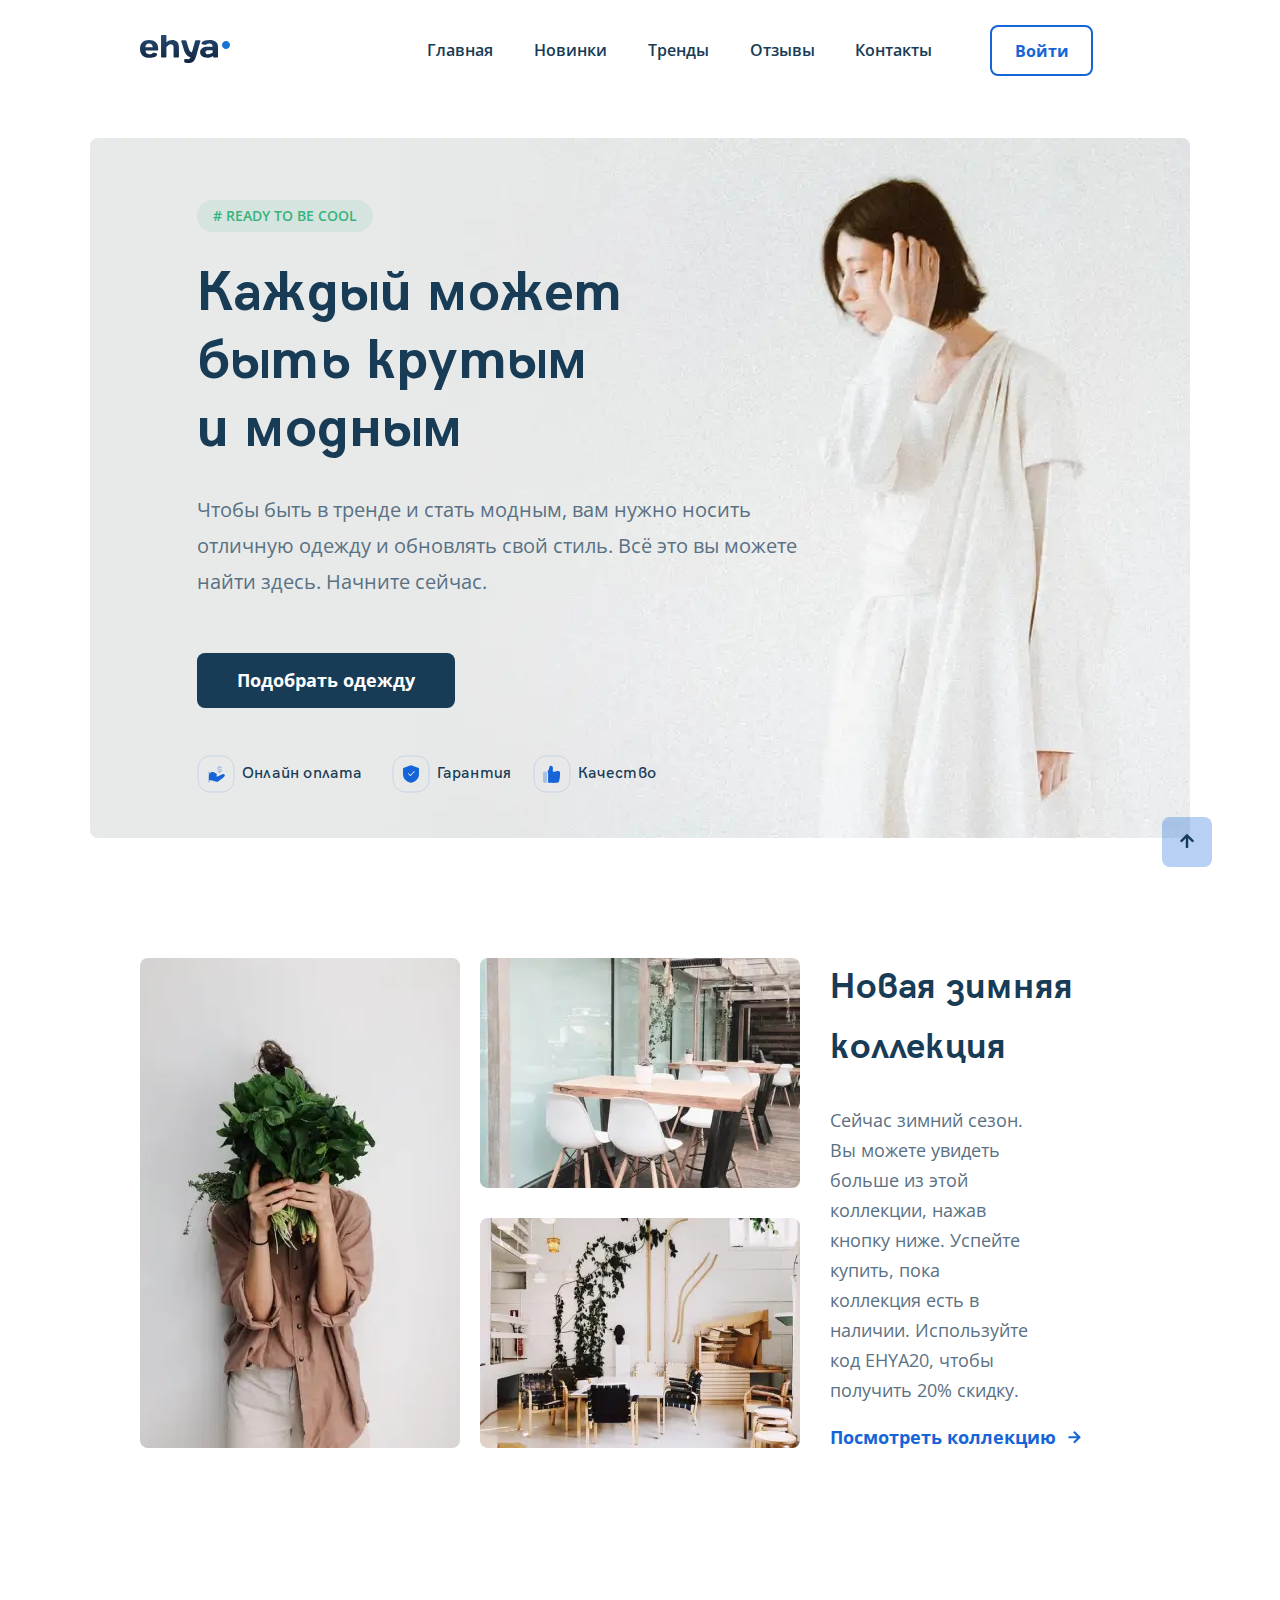
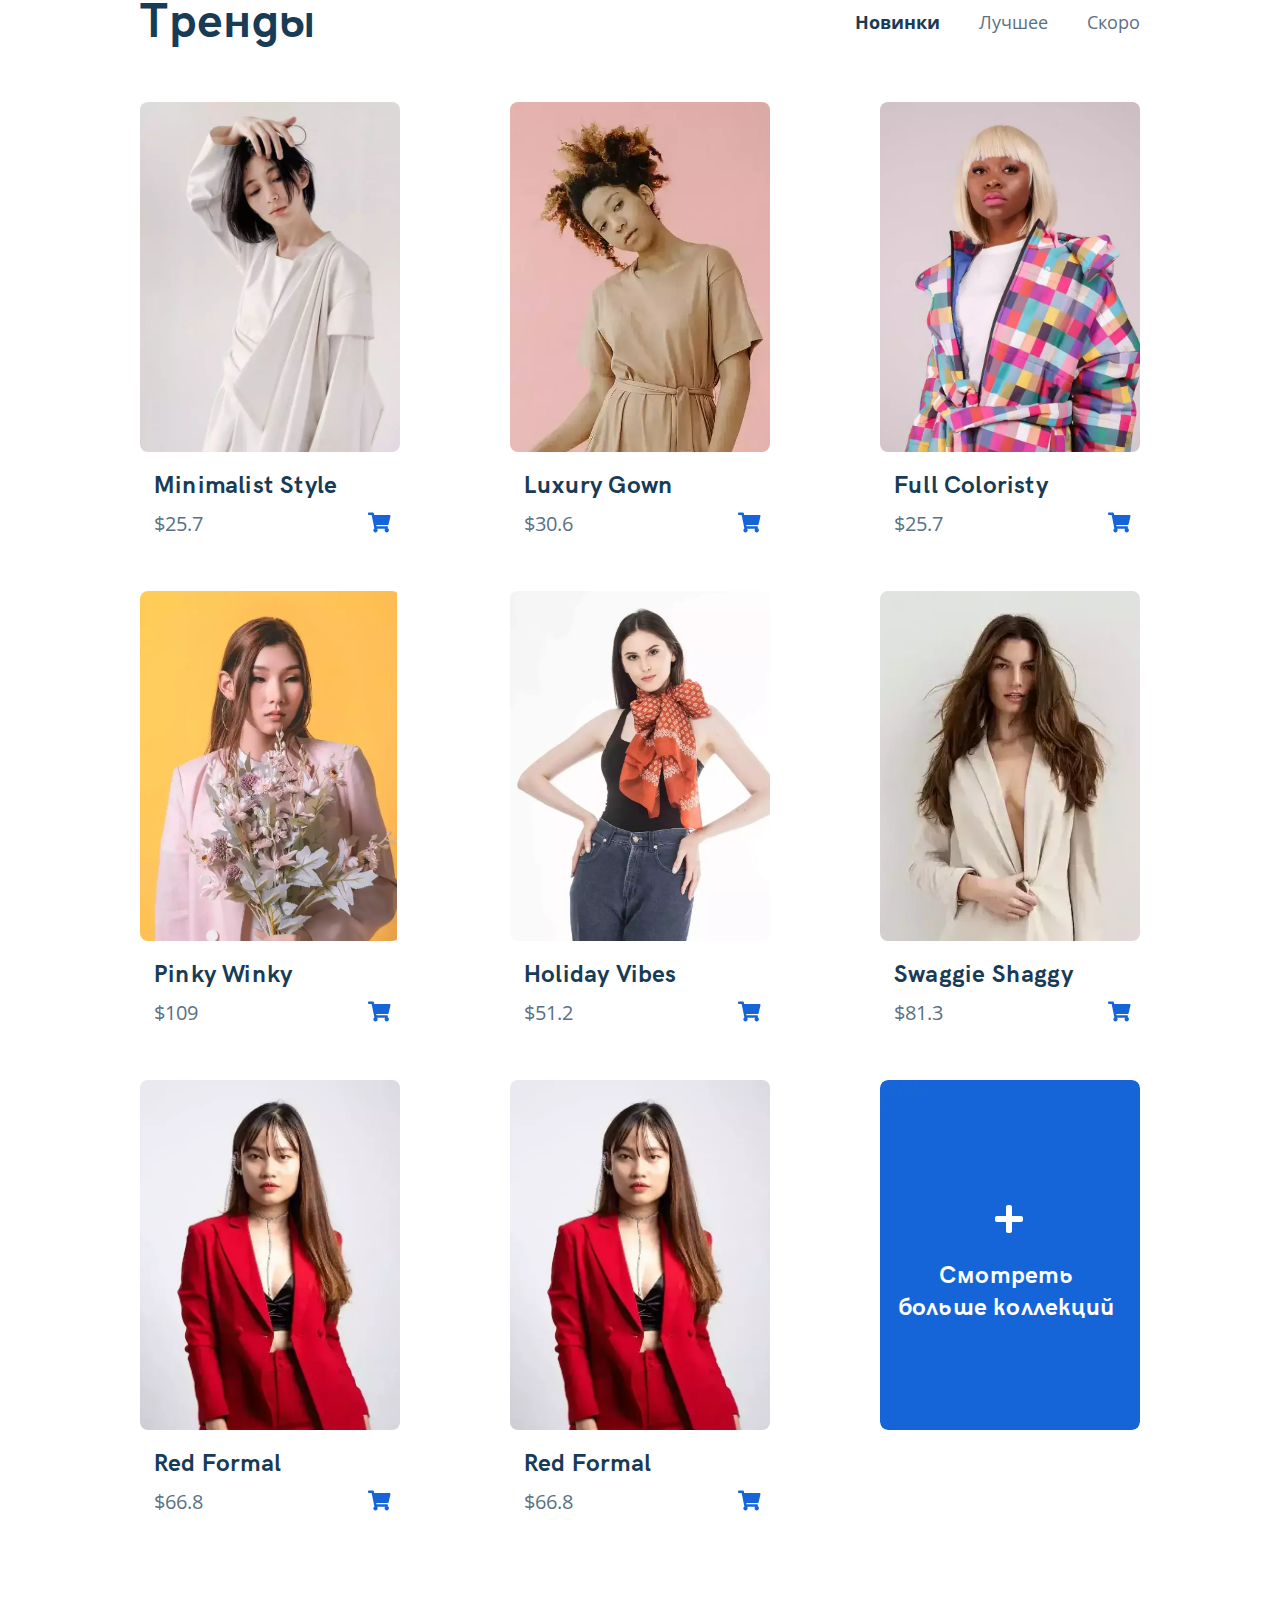
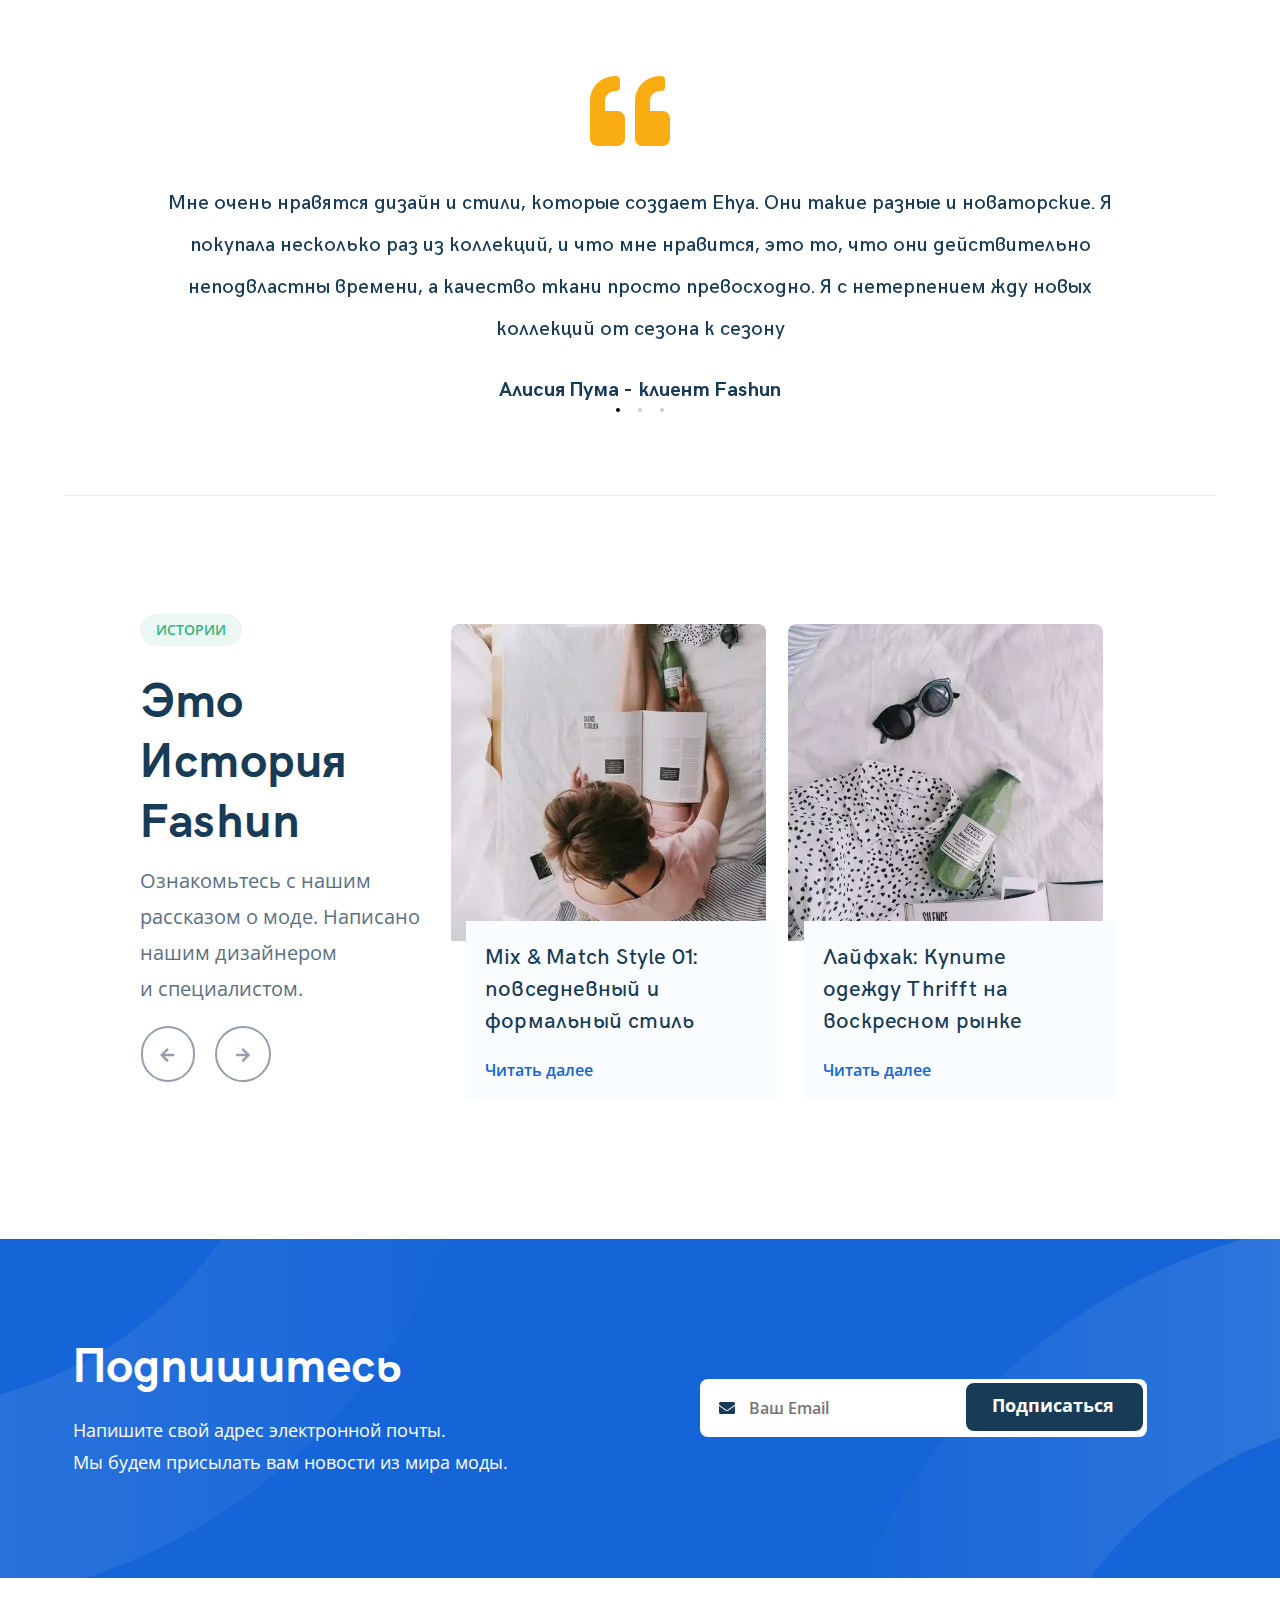
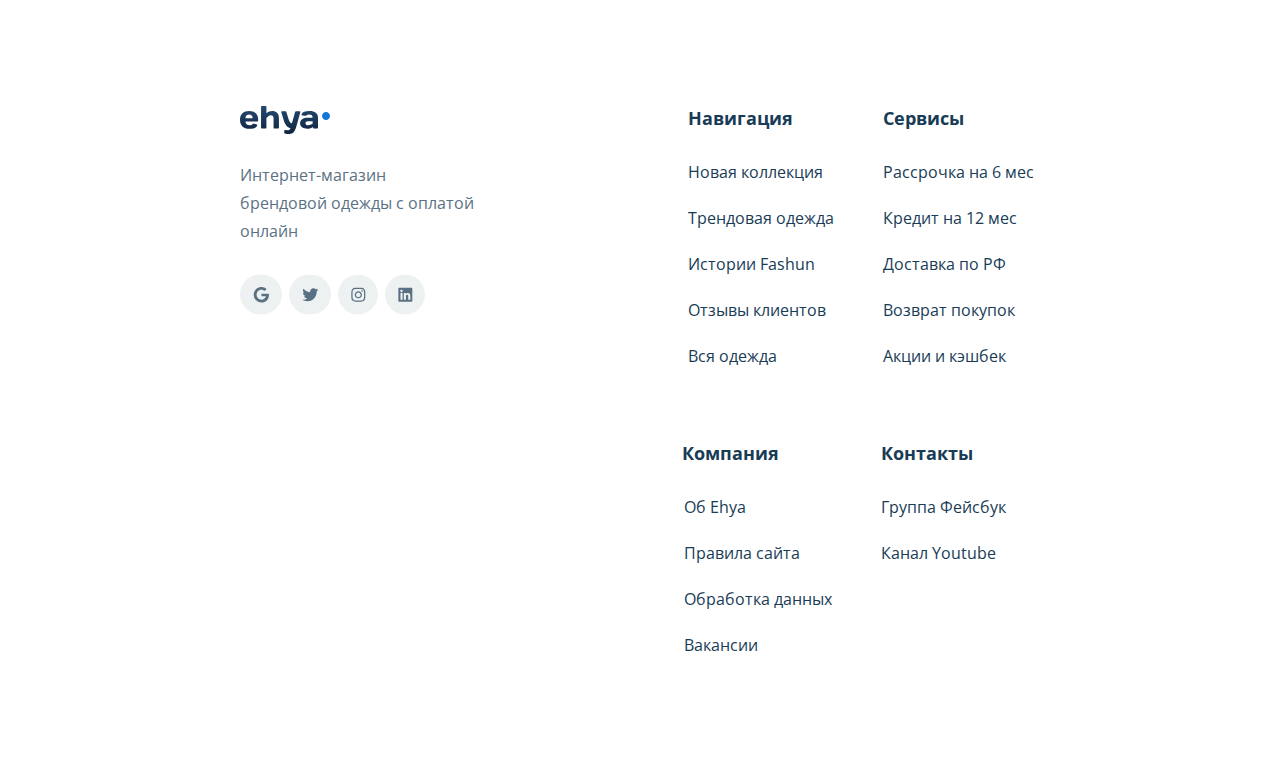
==== commit 01fe4d6a: "fix:button to top" ====
--- a/index.html
+++ b/index.html
@@ -87,7 +87,7 @@
         </div>
         <!-- /. container -->
       </div>
-      <div class="mainscreen">
+      <div class="mainscreen" id="main">
         <div class="mainscreen-wrapper">
           <div class="mainscreen-info">
             <button class="mainscreen__button-label"># ready to be cool</button>
@@ -1669,21 +1669,23 @@
     </div>
     <!-- /.modal -->
     <div class="to-top">
-      <a href="#" class="to-top-link">
-        <svg
-          class="to-top-icon"
-          width="14"
-          height="14"
-          viewBox="0 0 14 14"
-          fill="none"
-          xmlns="http://www.w3.org/2000/svg"
-        >
-          <path
-            d="M5.9375 1.09375C5.625 1.40625 5.65625 1.875 5.9375 2.1875L9.71875 5.75H0.75C0.3125 5.75 0 6.09375 0 6.5V7.5C0 7.9375 0.3125 8.25 0.75 8.25H9.71875L5.9375 11.8438C5.65625 12.1562 5.65625 12.625 5.9375 12.9375L6.625 13.625C6.9375 13.9062 7.40625 13.9062 7.6875 13.625L13.7812 7.53125C14.0625 7.25 14.0625 6.78125 13.7812 6.46875L7.6875 0.40625C7.40625 0.125 6.9375 0.125 6.625 0.40625L5.9375 1.09375Z"
-            fill="#183B56"
-          />
-        </svg>
-      </a>
+      <form action="index.html" class="to-top-form">
+        <button class="to-top-link">
+          <svg
+            class="to-top-icon"
+            width="14"
+            height="14"
+            viewBox="0 0 14 14"
+            fill="none"
+            xmlns="http://www.w3.org/2000/svg"
+          >
+            <path
+              d="M5.9375 1.09375C5.625 1.40625 5.65625 1.875 5.9375 2.1875L9.71875 5.75H0.75C0.3125 5.75 0 6.09375 0 6.5V7.5C0 7.9375 0.3125 8.25 0.75 8.25H9.71875L5.9375 11.8438C5.65625 12.1562 5.65625 12.625 5.9375 12.9375L6.625 13.625C6.9375 13.9062 7.40625 13.9062 7.6875 13.625L13.7812 7.53125C14.0625 7.25 14.0625 6.78125 13.7812 6.46875L7.6875 0.40625C7.40625 0.125 6.9375 0.125 6.625 0.40625L5.9375 1.09375Z"
+              fill="#183B56"
+            />
+          </svg>
+        </button>
+      </form>
     </div>
     <script src="js/jquery-3.5.1.min.js"></script>
     <script src="https://ajax.googleapis.com/ajax/libs/jquery/1.11.0/jquery.min.js"></script>
--- a/css/style.css
+++ b/css/style.css
@@ -1,2 +1,2 @@
-*{box-sizing:border-box}body{font-family:'Open Sans', sans-serif;background-color:#FFFFFF;color:#183B56;overflow-y:scroll}@font-face{font-family:'HK Grotesk';src:url("../fonts/HKGrotesk-Bold.woff2") format("woff2");src:url("../fonts/HKGrotesk-Bold.woff") format("woff");font-weight:bold;font-style:normal;font-display:swap}@font-face{font-family:'HK Grotesk';src:url("../fonts/HKGrotesk-Medium.woff2") format("woff2");src:url("../fonts/HKGrotesk-Medium.woff") format("woff");font-weight:500;font-style:normal;font-display:swap}@font-face{font-family:'HK Grotesk';src:url("../fonts/HKGrotesk-Regular.woff2") format("woff2");src:url("../fonts/HKGrotesk-Regular.woff") format("woff");font-weight:300;font-style:normal;font-display:swap}.container{max-width:1140px;margin:auto}.img{width:100%}.no-scroll{overflow-y:hidden}.line{margin:auto;border-top:1px solid #E5EAF4;max-width:1150px}.to-top{position:fixed;bottom:50px;right:50px;z-index:2000;width:50px;height:50px;background-color:rgba(21,101,216,0.3);border-radius:8px}.to-top-link{position:absolute;top:14px;right:18px}.to-top-icon{transform:rotate(270deg)}/*! normalize.css v8.0.1 | MIT License | github.com/necolas/normalize.css */html{line-height:1.15;-webkit-text-size-adjust:100%}body{margin:0}main{display:block}h1{font-size:2em;margin:0.67em 0}hr{box-sizing:content-box;height:0;overflow:visible}pre{font-family:monospace, monospace;font-size:1em}a{background-color:transparent}abbr[title]{border-bottom:none;text-decoration:underline;text-decoration:underline dotted}b,strong{font-weight:bolder}code,kbd,samp{font-family:monospace, monospace;font-size:1em}small{font-size:80%}sub,sup{font-size:75%;line-height:0;position:relative;vertical-align:baseline}sub{bottom:-0.25em}sup{top:-0.5em}img{border-style:none}button,input,optgroup,select,textarea{font-family:inherit;font-size:100%;line-height:1.15;margin:0}button,input{overflow:visible}button,select{text-transform:none}button,[type="button"],[type="reset"],[type="submit"]{-webkit-appearance:button}button::-moz-focus-inner,[type="button"]::-moz-focus-inner,[type="reset"]::-moz-focus-inner,[type="submit"]::-moz-focus-inner{border-style:none;padding:0}button:-moz-focusring,[type="button"]:-moz-focusring,[type="reset"]:-moz-focusring,[type="submit"]:-moz-focusring{outline:1px dotted ButtonText}fieldset{padding:0.35em 0.75em 0.625em}legend{box-sizing:border-box;color:inherit;display:table;max-width:100%;padding:0;white-space:normal}progress{vertical-align:baseline}textarea{overflow:auto}[type="checkbox"],[type="radio"]{box-sizing:border-box;padding:0}[type="number"]::-webkit-inner-spin-button,[type="number"]::-webkit-outer-spin-button{height:auto}[type="search"]{-webkit-appearance:textfield;outline-offset:-2px}[type="search"]::-webkit-search-decoration{-webkit-appearance:none}::-webkit-file-upload-button{-webkit-appearance:button;font:inherit}details{display:block}summary{display:list-item}template{display:none}[hidden]{display:none}.header-error{max-width:1140px;margin:auto}.header-error-top{padding:35px 30px 41px 20px}.mainscreen-error{margin:auto}.mainscreen-error-wrapper{margin:auto;position:relative;padding:50px 10px 50px 10px;background-image:url(../img/newsletter-bg.svg);background-position:center;background-repeat:no-repeat;background-size:cover;display:flex;justify-content:space-between;align-items:center}.mainscreen-error-info{margin:auto;max-width:500px;display:flex;justify-content:space-between;align-items:center;flex-direction:column}.mainscreen-error-title{margin:0;padding:0;font-family:'HK Grotesk';font-feature-settings:"locl" 0;font-style:normal;font-weight:bold;font-size:40px;letter-spacing:0.2px;color:#FFFFFF;text-align:center;margin-bottom:20px}.mainscreen-error-text{font-family:Open Sans;font-style:normal;font-weight:normal;font-size:18px;line-height:32px;color:#FFFFFf;text-align:center;margin-bottom:20px}.wrapper-button-btn{background-color:#183B56;border-radius:8px;color:#FFFFFf;padding:20px 60px 20px 60px;text-transform:uppercase;cursor:pointer;border:none;outline:none}.navbar{background-color:#ffffff;padding-bottom:120px;overflow-y:auto}.navbar-top{display:flex;justify-content:space-between;align-items:center;padding-top:23px;padding-bottom:60px}.navbar-top__menu-button--mini{display:none;border:none;outline:none}.navbar-top__menu-button--close{display:none;border:none;outline:none}.navbar-top__menu-button--max{position:relative;outline:none;padding:13px 22px 12px 23px;border:2px solid #1565D8;border-radius:8px;background-color:#FFFFFF;text-decoration:none;font-style:normal;font-weight:bold;font-size:16px;line-height:22px;color:#1565d8;cursor:pointer;transition:all 0.5s}.navbar-top__menu-button--max::before{content:'';position:absolute;top:0;left:0;width:100%;height:100%;z-index:1;background-color:#f1e8e800;transition:all 0.3s}.navbar-top__menu-button--max:hover::before{opacity:0;transform:scale(0.5, 0.5)}.navbar-top__menu-button--max::after{content:'';position:absolute;top:-2px;left:-2px;width:100%;height:100%;z-index:1;opacity:0;transition:all 0.3s;border-radius:8px;border:1px solid #420edf80;transform:scale(1.2, 1.2)}.navbar-top__menu-button--max:hover::after{opacity:1;transform:scale(1, 1)}.navbar__username{margin-left:10px}.navbar__username--mobile{display:none}.navbar-menu{margin:0;padding:0;flex-basis:54%}.navbar__links{width:545px}.navbar__list{display:flex;align-items:center;justify-content:space-between;list-style-type:none}.navbar-menu__link{display:inline-block;text-decoration:none;font-style:normal;font-weight:600;font-size:16px;line-height:22px;color:#183B56;transition:all 0.6s}.navbar-menu__link:after{display:block;content:'';width:0%;height:1px;background:#36B37E;ransition:width 0.4s ease-in-out}.navbar-menu__link:hover:after,.navbar-menu__link:focus:after{width:100%}.navbar-menu__link:hover{color:#1565d8}.logo{flex-basis:41%;cursor:pointer}.mainscreen{margin:auto;max-width:1280px;background-image:url(../img/header-image.webp);position:relative;padding:0px 0px 0px 0px;background-position:center;background-repeat:no-repeat;background-size:cover;border-radius:8px}.mainscreen svg path{fill:#1565d8;stroke:inherit;stroke-width:inherit}.mainscreen svg path:hover{fill:#36B37E}.mainscreen-wrapper{padding:62px 0 45px 107px}.mainscreen__button-label{padding:6px 16px 6px 16px;background:rgba(54,179,126,0.1);border-radius:2000px;border:none;outline:none;margin-bottom:28px;text-transform:uppercase;text-decoration:none;font-style:normal;font-weight:600;font-size:14px;line-height:20px;color:#36B37E;cursor:pointer}.mainscreen-title{margin:0;padding:0;font-family:'HK Grotesk';font-feature-settings:"locl" 0;font-style:normal;font-weight:bold;font-size:56px;line-height:68px;letter-spacing:0.2px;color:#183B56;margin-bottom:28px}.mainscreen-text{max-width:615px;font-style:normal;font-weight:normal;font-size:20px;line-height:36px;color:#5A7184;margin-bottom:53px}.mainscreen__button-choise{position:relative;padding:15px 40px 15px 40px;background:#183b56;border-radius:8px;border:none;outline:none;text-decoration:none;font-style:normal;font-weight:bold;font-size:18px;line-height:25px;color:#FFFFFF;cursor:pointer;transition:all 0.5s}.mainscreen__button-choise::before{content:'';position:absolute;top:0;left:0;width:100%;height:100%;z-index:1;background-color:#f1e8e800;transition:all 0.3s}.mainscreen__button-choise:hover::before{opacity:0;transform:scale(0.5, 0.5)}.mainscreen__button-choise::after{content:'';position:absolute;top:-2px;left:-2px;width:100%;height:100%;z-index:1;opacity:0;transition:all 0.3s;border-radius:8px;border:1px solid #183b56;transform:scale(1.2, 1.2)}.mainscreen__button-choise:hover::after{opacity:1;transform:scale(1, 1)}.mainscreen-info{margin-bottom:47px}.mainscreen-conditions{width:459px;display:flex;justify-content:space-between;align-items:center}.mainscreen-conditions__mini{display:flex;justify-content:space-between;align-items:center}.mainscreen-payment{margin-right:29px}.mainscreen-payment__link,.mainscreen-guarantee__link,.mainscreen-quality__link{display:flex;justify-content:space-between;align-items:center;text-decoration:none}.mainscreen-payment-icon,.mainscreen-guarantee-icon,.mainscreen-quality-icon{margin-right:7px}.mainscreen-paytext,.mainscreen-qualtext,.mainscreen-guartext{font-family:'HK Grotesk';font-feature-settings:"locl" 0;font-weight:500;font-size:16px;line-height:20px;letter-spacing:0.2px;color:#183B56}.mainscreen__thank-back{margin-bottom:20px}.new{margin:auto;padding:0px 0px 141px 0px}.new-image{display:flex;justify-content:space-between;align-items:center;margin-right:57px}.new-green{margin-right:30px}.new-furniture{display:flex;justify-content:space-evenly;flex-direction:column;align-items:center}.new-furniture__chair{margin-bottom:27px}.new-article{min-width:412px;min-height:481px}.new-title{margin:0;padding:0;font-family:'HK Grotesk';font-feature-settings:"locl" 0;font-style:normal;font-weight:bold;font-size:48px;line-height:60px;letter-spacing:0.2px;color:#183B56;margin-bottom:27px}.new-text{width:358px;margin:0;padding:0;font-style:normal;font-weight:normal;font-size:20px;line-height:36px;color:#5A7184;margin-bottom:40px}.new-look__link{display:inline-block;text-decoration:none;font-style:normal;font-weight:bold;font-size:18px;line-height:25px;color:#1565D8;margin-right:16px;transition:all 0.6s}.new-look__link:after{display:block;content:'';width:0%;height:1px;background:#1565D8;ransition:width 0.4s ease-in-out}.new-look__link:hover:after,.new-look__link:focus:after{width:100%}.new-look__link:hover{color:#36B37E}.container-new{display:flex;justify-content:space-between;align-items:center}.reviews{padding:0 0 64px 0}.reviews-wrapper{margin-bottom:28px}.reviews-user{margin-bottom:28px}.reviews-slider__item{position:relative;margin:111px auto 0}.reviews-slider__item::before{content:'';position:absolute;top:-106px;left:358px;width:94px;height:88px;background-image:url(../img/quote-left.svg);background-repeat:no-repeat}.reviews-slider__text{margin:0;padding:0;font-family:'HK Grotesk';font-feature-settings:"locl" 0;font-style:normal;font-weight:500;font-size:20px;line-height:42px;text-align:center;color:#183B56}.reviews-slider__username{margin:0;padding:0;font-family:'HK Grotesk';font-feature-settings:"locl" 0;font-style:normal;font-weight:bold;font-size:20px;line-height:24px;text-align:center;letter-spacing:0.2px;color:#183B56}.container-reviews{max-width:800px}.trends{margin:auto;padding:0px 0px 86px 0px}.trends svg path{fill:#1565d8;stroke:inherit;stroke-width:inherit}.trends svg path:hover{fill:#36B37E}.trends-show{display:flex;justify-content:space-between;align-items:center}.trends-market{display:flex;justify-content:space-between;align-items:center;flex-wrap:wrap}.trends-card{margin-bottom:49px}.trends-card--none{display:none}.trends-image{position:relative;width:260px;height:350px;overflow:hidden;object-fit:cover;border-radius:8px;margin-bottom:18px}.trends-image__see{position:absolute;top:180px;right:25px;font-family:'HK Grotesk';font-feature-settings:"locl" 0;font-style:normal;font-weight:bold;font-size:24px;line-height:32px;text-align:center;letter-spacing:0.2px;color:#FFFFFF;text-decoration:none}.trends-img{width:100%;height:100%;overflow:hidden;object-fit:cover}.trends-img__luxstyle{width:114%;height:124%;overflow:hidden;object-fit:cover}.trends-img__pinkystyle{width:99%;height:126%;overflow:hidden;object-fit:cover}.trends-img__holystyle{width:112%;height:107%;overflow:hidden;object-fit:cover}.trends-img__swstyle{width:110%;height:133%;overflow:hidden;object-fit:cover}.trends-img__redstyle{width:110%;height:125%;overflow:hidden;object-fit:cover}.trends-img__fullstyle{width:105%;height:113%;overflow:hidden;object-fit:cover;transform:scale(-1, 1)}.trends-img__show{position:relative}.trends-img__see{position:absolute;top:180px;right:25px;font-family:'HK Grotesk';font-feature-settings:"locl" 0;font-style:normal;font-weight:bold;font-size:24px;line-height:32px;text-align:center;letter-spacing:0.2px;color:#FFFFFF;text-decoration:none}.trends-link{display:inline-block;margin-bottom:-3px;text-decoration:none;font-family:'HK Grotesk';font-feature-settings:"locl" 0;font-style:normal;font-weight:bold;font-size:24px;line-height:32px;letter-spacing:0.2px;color:#183B56;margin-left:14px;transition:all 0.6s}.trends-link:after{display:block;content:'';width:0%;height:1px;background:#1565D8;ransition:width 0.4s ease-in-out}.trends-link:hover:after,.trends-link:focus:after{width:100%}.trends-link:hover{color:#36B37E}.trends-link--none{color:#FFFFFF}.trends-plus{position:absolute;top:125px;right:117px}.trends-price{font-style:normal;font-weight:normal;font-size:20px;line-height:36px;color:#5A7184}.trends-price--none{color:#FFFFFF}.trends__basket-icon--none{display:none}.trends-shop{display:flex;justify-content:space-between;align-items:center;margin-top:6px;margin-left:14px}.trends-title{margin:0;padding:0;font-family:'HK Grotesk';font-feature-settings:"locl" 0;font-style:normal;font-weight:bold;font-size:48px;line-height:60px;letter-spacing:0.2px;color:#183B56}.trends-img__none{border-radius:8px}.trends-basket{flex-basis:13%}.trends__wrapper{width:1135px;margin-bottom:30px}.trends__wrapper-tabs{display:flex;justify-content:space-between;align-items:center;margin-bottom:48px}.trends-tabs{list-style-type:none;margin:0;padding:0;display:flex;justify-content:space-between;align-items:center}.trends-tabs__item{padding:16px 7px 20px 20px;cursor:pointer;font-style:normal;font-weight:normal;font-size:18px;line-height:25px;color:#5A7184}.trends-tabs__item--active{padding:15px 23px 20px 20px;font-style:normal;font-weight:bold;font-size:18px;line-height:25px;color:#183B56}.trends-content{padding:0;list-style-type:none}.trends-content__item{display:none}.trends-content__item--active{display:block}.container-trends{max-width:1135px}.content__item{display:none}.content__item--active{display:block}.tabs__item{padding:16px 7px 20px 20px;cursor:pointer;font-style:normal;font-weight:normal;font-size:18px;line-height:25px;color:#5A7184}.tabs__item--active{padding:15px 23px 20px 20px;font-style:normal;font-weight:bold;font-size:18px;line-height:25px;color:#183B56}.container-history{padding-bottom:138px;max-width:1150px}.history-slider{margin-top:15px}.history-wrapper{display:flex;justify-content:space-beetwen;align-items:center;padding-top:113px}.history-image{position:relative;display:flex;justify-content:space-beetwen;align-items:center}.history-image__slide{position:relative;width:327px;height:477px;overflow:hidden;object-fit:cover;border-radius:8px 8px 0 0}.history-image__slide--one{margin-right:15px}.history-image__slogan-mix{position:absolute;width:312px;height:178px;top:297px;right:337px;background-color:#FAFDFF}.history-image__slogan-life{position:absolute;width:312px;height:178px;top:297px;right:-2px;background-color:#FAFDFF}.history-image__text{margin:0;padding:21px 54px 5px 19px;font-family:'HK Grotesk';font-feature-settings:"locl" 0;font-style:normal;font-weight:500;font-size:22px;line-height:32px;letter-spacing:0.2px;color:#183B56;margin-bottom:16px}.history-image__link{display:inline-block;padding:0px 40px 20px 19px;font-style:normal;font-weight:600;font-size:16px;line-height:22px;color:#1565D8;text-decoration:none;transition:all 0.6s}.history-image__link:after{display:block;content:'';width:0%;height:1px;background:#1565D8;ransition:width 0.4s ease-in-out}.history-image__link:hover:after,.history-image__link:focus:after{width:100%}.history-image__link:hover{color:#36B37E}.history-button{padding:6px 16px 6px 16px;background-color:rgba(54,179,126,0.1);border-radius:2000px;border:none;outline:none;font-style:normal;font-weight:600;font-size:14px;line-height:20px;text-align:center;text-transform:uppercase;color:#36B37E;margin-bottom:27px}.history-title{margin:0;padding:0;font-family:'HK Grotesk';font-feature-settings:"locl" 0;font-style:normal;font-weight:bold;font-size:48px;line-height:60px;letter-spacing:0.2px;color:#183B56;margin-bottom:25px}.history-title-mini{margin:0;padding:0;display:none;font-family:'HK Grotesk';font-feature-settings:"locl" 0;font-style:normal;font-weight:bold;font-size:28px;line-height:36px;text-align:center;letter-spacing:0.2px;color:#183B56}.history-text{margin:0;padding:0;font-style:normal;font-weight:normal;font-size:20px;line-height:36px;color:#5A7184}.history-foto{width:315px;height:317px;overflow:hidden;object-fit:cover;border-radius:8px 8px 0 0}.history-info{position:relative;min-width:392px;height:482px;display:flex;justify-content:space-beetwen;align-items:start;flex-direction:column;margin-right:95px}.history-info__button{position:absolute;z-index:99;width:70px;height:60px;border:none;outline:none;cursor:pointer;background-repeat:no-repeat;background-position:center;background-size:54px;background-color:transparent}.history-info__button-next{bottom:60px;left:68px}.history-info__button-prev{bottom:61px;left:-7px}.history-swiper{width:652px}.history-slider{padding-top:10px}svg:hover #rect1{fill:none;stroke:#111}svg:hover #path1{fill:#111}svg:hover #rect2{fill:none;stroke:#111}svg:hover #path2{fill:#111}.newsletter{position:relative;padding:100px 0 100px 0;background-image:url(../img/newsletter-bg.svg);background-position:center;background-repeat:no-repeat;background-size:cover}.newsletter-wrapper{position:relative;display:flex;align-items:center;justify-content:flex-start;max-width:1135px;margin:auto}.newsletter-text{display:flex;justify-content:space-between;align-items:start;max-width:442px;flex-direction:column;margin-right:185px}.newsletter-title{margin:0;padding:0;font-family:'HK Grotesk';font-feature-settings:"locl" 0;font-style:normal;font-weight:bold;font-size:48px;line-height:60px;letter-spacing:0.2px;color:#FFFFFF;margin-bottom:16px}.newsletter-slogan{margin:0;padding:0;font-family:'Open Sans', sans-serif;display:block;font-style:normal;font-weight:normal;font-size:18px;line-height:32px;color:#FFFFFF}.subscribe{position:relative;width:447px;height:58px;border-radius:3px}.subscribe__input{position:absolute;font-family:'Open Sans', sans-serif;width:100%;height:100%;padding-left:49px;padding-right:199px;font-style:normal;font-weight:600;font-size:16px;line-height:22px;color:#404246;background-image:url(../img/mail.svg);background-position:19px, 50%;background-repeat:no-repeat;border-radius:8px;outline:none;border:none}.subscribe__button{position:absolute;display:inline-block;right:4px;top:4px;padding:7px 26px 9px 23px;min-width:177px;max-width:180px;height:83%;background-color:#183B56;font-style:normal;font-weight:bold;font-size:18px;line-height:25px;text-align:center;color:#FFFFFF;white-space:pre-wrap;border-radius:8px;border:none;outline:none;cursor:pointer;transition:all 0.6s}.subscribe__button:after{display:block;content:'';width:0%;height:1px;background:#1565D8;ransition:width 0.4s ease-in-out}.subscribe__button:hover:after,.subscribe__button:focus:after{width:100%}.subscribe__button:hover{color:#36B37E}.subscribe #emailNews-error{position:absolute;color:#FFFFFF;font-size:14px;font-weight:bold;text-align:center;padding:0px 81px 0 24px;top:60px}.footer{padding-top:128px;padding-bottom:100px}.footer svg path{fill:#5A7184;stroke:inherit;stroke-width:inherit}.footer svg path:hover{fill:#36B37E}.footer svg rect{fill:#5A7184;stroke:inherit;stroke-width:inherit}.footer svg rect:hover{fill:blue}.footer-wrapper{margin:auto;display:flex;justify-content:start;align-items:start;flex-wrap:wrap}.footer-logo{margin-bottom:24px}.footer-title{margin:0;padding:0;font-style:normal;font-weight:bold;font-size:18px;line-height:25px;color:#183B56;margin-bottom:30px}.footer-links{padding:0;margin:0;list-style:none}.footer__item{text-decoration:none;list-style-type:none;font-style:normal;font-weight:normal;font-size:16px;line-height:22px;color:#183B56;margin-bottom:24px}.footer__link{display:inline-block;text-decoration:none;font-style:normal;font-weight:normal;font-size:16px;line-height:22px;color:#183B56;transition:all 0.6s}.footer__link:after{display:block;content:'';width:0%;height:0px;background:#1565D8;ransition:width 0.4s ease-in-out}.footer__link:hover:after,.footer__link:focus:after{width:100%}.footer__link:hover{color:#1565D8}.footer-social{display:flex;justify-content:space-between;align-items:start;flex-direction:column;margin-right:56px}.footer-social-icon{margin-right:7px}.footer-slogan{max-width:236px;margin-bottom:29px}.footer-text{font-style:normal;font-weight:normal;font-size:16px;line-height:28px;color:#5A7184}.footer-nav{display:flex;justify-content:space-between;align-items:start;flex-direction:column;margin-right:49px}.footer-service{display:flex;justify-content:space-between;align-items:start;flex-direction:column;margin-right:46px}.footer-company{display:flex;justify-content:space-between;align-items:start;flex-direction:column;margin-right:49px}.footer-contacts{display:flex;justify-content:space-between;align-items:start;flex-direction:column}.container-footer{max-width:1140px}.modal__overlay{position:fixed;left:0;top:0;right:0;bottom:0;background-color:rgba(0,141,223,0.199);z-index:100;visibility:hidden;opacity:0;transition:opacity 0.8s}.modal__overlay--visible{visibility:visible;opacity:1}.modal__dialog{position:fixed;max-width:478px;max-height:100%;overflow:auto;left:50%;top:49%;transform:translate(-50%, -50%);padding:19px 88px 33px 88px;background-color:#1565d8;border-radius:8px;color:red;z-index:101;visibility:hidden;opacity:0;transition:opacity 0.8s}.modal__dialog--visible{visibility:visible;opacity:1}.modal__close{position:absolute;right:18px;top:20px;text-decoration:none;outline:none;border:none;cursor:pointer}.modal__input{font-family:'HK Grotesk';font-feature-settings:"locl" 0;width:100%;margin-top:15px;padding-left:15px}.modal__textarea{font-family:'HK Grotesk';font-feature-settings:"locl" 0;width:100%;min-height:123px;margin-top:15px;padding-top:10px;padding-left:15px;border-radius:4px;border:none;outline:none;resize:none}.modal__info{font-style:normal;font-weight:bold;font-size:12px;line-height:15px;color:#E0E0E0;text-align:left;order:2}.modal__title{font-family:'Open Sans', sans-serif;margin:17px 0 0 0;font-style:normal;font-weight:bold;font-size:18px;line-height:23px;color:#FFFFFF;text-align:center}.modal__button{margin-top:15px;min-width:163px;padding:15px 9px 15px 9px;background-color:rgba(54,179,126,0.4);border-radius:8px;color:#FFFFFF;box-shadow:0 14px 28px  #7cb495a1, 0 10px 10px #7cb495a1;order:2}.modal__form-submit{display:flex;flex-direction:column;justify-content:space-between}.input{background:#FFFFFF;border-radius:4px;border:none;outline:none;height:50px;padding:0 23px 0 23px;font-size:16px;line-height:15px;font-weight:normal}@media (max-width: 1335px){.container{max-width:1000px}.logo{flex-basis:20%}.mainscreen{max-width:1100px}.new-green{margin-right:20px}.new-image{margin-right:30px}.new-title{font-size:36px}.new-text{width:200px;font-size:18px;line-height:30px;margin-bottom:20px}.new-look__link{margin-right:8px}.new-article{min-width:252px}.trends-card--none{display:block}.reviews-slider__item::before{left:450px}.history-info{min-width:300px;margin-right:11px}.history-info__button-next{bottom:11px;left:68px}.history-info__button-prev{bottom:11px;left:-7px}.history-title{margin-bottom:10px}.history-image__slide--one{margin-right:10px}.history-image__slogan-mix{top:297px;right:362px}.history-image__slogan-life{top:297px;right:24px}.footer-wrapper{max-width:800px}.footer-social{margin-right:0;flex-basis:56%}.footer-service{margin-right:0;margin-bottom:50px}.footer-nav{margin-bottom:50px}.footer-company{flex-basis:74%;align-items:flex-end}.footer-title__company{margin-right:53px}}@media (max-width: 1200px){.container{max-width:900px}.logo{flex-basis:20%}.mainscreen{max-width:950px}.new-green{margin-right:20px}.new-image{margin-right:20px}.new-title{font-size:36px}.new-text{width:200px;font-size:18px;line-height:30px;margin-bottom:20px}.new-look__link{margin-right:8px}.reviews-slider__item::before{left:403px}.history-image__slogan-mix{max-width:280px;top:297px;right:294px}.history-image__slogan-life{max-width:280px;top:297px;left:314px}.history-image__text{font-size:21px}.history-image__slide--one{max-width:290px}.history-image__slide--two{max-width:290px}.newsletter-wrapper{max-width:900px}.newsletter-text{margin-right:20px}}@media (max-width: 992px){.container{max-width:650px}.logo{flex-basis:20%}.mainscreen{max-width:750px}.mainscreen svg path{fill:#1565d8;stroke:inherit;stroke-width:inherit}.mainscreen svg path:hover{fill:#1565d8}.mainscreen-wrapper{padding:30px 0 30px 30px}.mainscreen__button-choise::after,.mainscreen__button-choise::before{display:none}.navbar-top{padding-bottom:31px}.navbar-top__menu-button--max{transition:none}.navbar-top__menu-button::after,.navbar-top__menu-button::before{display:none}.navbar-top__menu-button:hover{color:#1565d8}.navbar-menu__link{transition:none}.navbar-menu__link::after,.navbar-menu__link::before{display:none}.navbar-menu__link:hover{color:#183B56}.navbar__links{width:420px}.navbar-menu{margin-right:30px}.navbar-menu__link{font-weight:600;font-size:14px}.modal__dialog{width:375px;padding:19px 60px 33px 60px}.new{padding:0px 0px 80px 0px}.new-article{min-height:100%;display:flex;justify-content:space-between;align-items:start;flex-direction:column}.new-title{font-weight:bold;font-size:48px;line-height:60px;letter-spacing:0.2px}.new-text{min-width:100%;font-style:normal;font-weight:normal;font-size:20px;line-height:36px;color:#5A7184}.new-image{margin-bottom:20px}.new-look__link{transition:none}.new-look__link::after,.new-look__link::before{display:none}.new-look__link:hover{color:#1565D8}.container-new{display:flex;justify-content:space-between;align-items:center;flex-direction:column}.trends-card{padding-left:20px;flex-basis:50%}.trends-card--none{display:none}.trends svg path{fill:#1565d8;stroke:inherit;stroke-width:inherit}.trends svg path:hover{fill:#1565D8}.trends__wrapper-tabs{display:flex;justify-content:space-between;align-items:center;flex-direction:column}.trends-image{width:280px;height:350px;overflow:hidden;object-fit:cover;border-radius:8px}.trends-img{width:280px;height:350px;overflow:hidden;object-fit:cover}.trends-basket{flex-basis:23%}.trends-link{transition:none}.trends-link::after,.trends-link::before{display:none}.trends-link:hover{color:#183B56}.reviews-slider__item::before{left:279px}.history-wrapper{margin:auto;max-width:680px;height:500px;display:inline-block;padding-top:79px}.history-slider{margin:auto}.history-slogan{right:4px;top:298px}.history-image__link{padding:0px 40px 20px 22px;transition:none}.history-image__link::after,.history-image__link::before{display:none}.history-image__link:hover{color:#1565D8}.history-info{max-width:680px;height:331px;align-items:center;margin:0}.history-info__button-prev{bottom:31px;left:249px}.history-info__button-next{bottom:31px;left:346px}.history-button{margin-left:0px;margin-bottom:24px}.history-title{margin-bottom:17px;margin-left:0px}.history-text{padding:0 60px 0 60px;text-align:center}.history-foto{width:322px}.history-image__slide--one{max-width:317px;margin-right:30px}.history-image__slide--two{max-width:317px}.history-image__slogan-mix{right:353px}.history-image__slogan-life{left:395px}.newsletter{padding:72px 0 78px 0;background-image:url(../img/newsletter-bgm.svg)}.newsletter-wrapper{max-width:650px;flex-direction:column}.newsletter-text{margin-right:0;margin-bottom:56px;align-items:center}.newsletter-slogan{text-align:center}.subscribe__button{transition:none}.subscribe__button::after,.subscribe__button::before{display:none}.subscribe__button:hover{color:#FFFFFF}.footer svg path{fill:#5A7184;stroke:inherit;stroke-width:inherit}.footer svg path:hover{fill:#5A7184}.footer svg rect{fill:#5A7184;stroke:inherit;stroke-width:inherit}.footer svg rect:hover{fill:#5A7184}.footer__link{transition:none}.footer__link::after,.footer__link::before{display:none}.footer__link:hover{color:#183B56}.footer-social{margin-right:0;flex-basis:47%}.footer-service{margin-right:0;margin-bottom:50px}.footer-nav{margin-bottom:50px}.footer-company{flex-basis:69%;align-items:flex-end}.footer-title__company{margin-right:53px}}@media (max-width: 768px){body{padding-top:105px}body .to-top{position:fixed;bottom:50px;right:4px;z-index:2000;width:50px;height:50px}.body-error{padding-top:0px}.container{max-width:650px}.navbar-top__mobile{width:100%;background-color:#FFFFFF;display:block;position:fixed;top:0;right:0;left:0;z-index:99}.navbar-top__menu-line--invisible{display:none}.navbar{overflow-y:auto}.navbar-menu{display:none;position:fixed;left:20px;right:-10px;bottom:0;top:9px;background-color:#FFFFFF;z-index:99;border:1px solid #c4c1c1;box-shadow:0 0 10px #c4c1c1}.navbar-menu--visible{display:block;max-height:60%;overflow-y:auto}.navbar-menu__link{font-style:normal;font-weight:600;font-size:16px;line-height:22px;text-align:center;color:#183B56}.navbar__mobile{display:block;top:0;right:0;left:0;z-index:99}.navbar__username{display:none}.navbar__username--mobile{display:block;margin-bottom:20px}.navbar__links{margin:0;width:100%;display:flex;justify-content:space-between;flex-direction:column;align-items:center}.navbar__list{padding:0;margin:0;align-items:center;flex-direction:column;margin-top:40px}.navbar__item{margin-bottom:20px}.navbar-top{padding-top:26px;padding-bottom:46px;padding-left:57px;padding-right:57px}.navbar-top__menu-button--mobile{padding:13px 125px 12px 125px;border:2px solid #1565D8;border-radius:8px;background-color:#FFFFFF;font-style:normal;font-weight:bold;font-size:16px;line-height:22px;background-color:#FFFFFF;color:#1565d8;outline:none;cursor:pointer}.navbar-top__menu-button--mini{position:absolute;top:29px;right:63px;z-index:100;display:flex;width:16px;height:14px;padding:0;align-items:center;justify-content:space-between;flex-direction:column;border:none;background-color:#FFFFFF;cursor:pointer}.menu-btn--close{background-image:url(../img/close-icon.png);margin-top:4px;background-size:cover;z-index:100}.mainscreen{max-width:724px;margin:auto;background-image:url(../img/header-image2.webp);position:relative;padding:0px 0 0px 0;background-position:center;background-repeat:no-repeat;background-size:cover;border-radius:8px;overflow-y:auto}.mainscreen-wrapper{padding:35px 0 36px 29px}.mainscreen__button-label{margin-bottom:24px}.mainscreen-title{font-style:normal;font-weight:bold;font-size:48px;line-height:60px;letter-spacing:0.2px;margin-bottom:20px}.mainscreen-text{max-width:401px;font-style:normal;font-weight:normal;font-size:18px;line-height:32px;margin-bottom:36px}.mainscreen-info{margin-bottom:40px}.mainscreen-conditions{max-width:443px}.mainscreen-payment{margin-right:18px}.modal__dialog{width:375px;padding:19px 60px 33px 60px}.navbar{padding-bottom:80px}.new{padding:0px 0px 80px 0px}.new-image{margin:auto;margin-bottom:36px}.new-green{margin-right:28px}.new-article{min-width:672px;justify-content:flex-start}.new-title{margin-bottom:24px}.new-text{margin-bottom:25px}.new-look__link{margin-right:15px}.container-new{max-width:672px}.trends{padding:0px 0px 20px 0px}.trends-shop{margin-top:8px}.trends__wrapper-tabs{display:flex;justify-content:space-between;align-items:center;flex-direction:column;margin-bottom:36px}.trends-image{width:280px;height:350px;border-radius:8px;margin-bottom:17px}.trends-image__see{right:29px}.trends-plus{top:123px;right:121px}.trends-img{width:100%;height:100%;overflow:hidden;object-fit:cover}.trends-img__luxstyle{width:123%;height:122%;overflow:hidden;object-fit:cover}.trends-img__pinkystyle{width:99%;height:126%;overflow:hidden;object-fit:cover}.trends-img__holystyle{width:98%;overflow:hidden;object-fit:cover}.trends-img__swstyle{width:110%;height:133%;overflow:hidden;object-fit:cover}.trends-img__redstyle{width:103%;height:128%;overflow:hidden;object-fit:cover}.trends-img__fullstyle{width:100%;height:114%;overflow:hidden;object-fit:cover}.trends-basket{flex-basis:19%}.trends-title{margin-bottom:10px}.tabs__item{padding:16px 23px 20px 20px}.tabs__item--active{padding:16px 17px 20px 20px}-reviews{max-width:630px}.reviews-slider__item{margin-bottom:22px}.reviews-slider__item::before{left:283px}.reviews-slider__text{height:210px;overflow-y:auto}.reviews-user{margin:auto;max-width:600px;margin-bottom:28px}.container-history{max-width:728px;margin-left:41px;padding-bottom:76px}.history-wrapper{margin:auto;max-width:680px;height:500px;display:inline-block;padding-top:79px}.history-slider{margin:auto}.history-slogan{right:4px;top:298px}.history-slogan__link{padding:0px 40px 20px 22px;transition:none}.history-slogan__link::after,.history-slogan__link::before{display:none}.history-slogan__link:hover{color:#1565D8}.history-info{max-width:680px;height:331px;align-items:center;margin:0}.history-info__button-prev{bottom:31px;left:269px}.history-info__button-next{bottom:31px;left:346px}.history-button{margin-left:0px;margin-bottom:24px}.history-title{margin-bottom:17px;margin-left:0px}.history-text{padding:0 60px 0 60px;text-align:center}.history-foto{width:322px}.history-image__slide--one{max-width:323px;margin-right:27px}.history-image__slide--two{max-width:323px}.history-image__text{font-size:22px}.history-image__slogan-mix{max-width:322px;right:355px}.history-image__slogan-life{max-width:322px;left:364px}.line{max-width:728px}.footer{padding-top:63px}.footer-wrapper{max-width:800px}.footer-social{margin-right:0;flex-basis:43.5%}.footer-service{margin-right:0;margin-bottom:25px}.footer-nav{margin-bottom:25px}.footer-company{flex-basis:66.5%;align-items:flex-end;margin-right:44px}.footer-title__company{margin-right:53px}}@media (max-width: 767px){.container-history{margin:auto;max-width:650px}.history-wrapper{margin:auto;max-width:650px;height:500px;display:inline-block;padding-top:79px}.history-slider{margin:auto}.history-slogan{border:2px solid red;right:-13px;top:298px}.history-slogan__link{padding:0px 40px 20px 22px;transition:none}.history-slogan__link::after,.history-slogan__link::before{display:none}.history-slogan__link:hover{color:#1565D8}.history-info{max-width:680px;height:331px;align-items:center;margin:0}.history-info__button-prev{bottom:31px;left:210px}.history-info__button-next{bottom:31px;left:346px}.history-button{margin-left:0px;margin-bottom:24px}.history-title{margin-bottom:17px;margin-left:0px}.history-text{padding:0 60px 0 60px;text-align:center}.history-foto{width:322px}.history-image__slide--one{max-width:300px;margin-right:20px}.history-image__slide--two{max-width:300px}.history-image__text{font-size:20px}.history-image__slogan-mix{max-width:270px;right:342px}.history-image__slogan-life{max-width:270px;left:364px}}@media (max-width: 700px){.container{max-width:500px}.mainscreen-wrapper{padding:35px 0 36px 29px}.mainscreen__button-label{margin-bottom:24px}.mainscreen-title{font-style:normal;font-weight:bold;font-size:44px;letter-spacing:0.2px;margin-bottom:20px}.mainscreen-text{max-width:401px;font-style:normal;font-weight:normal;font-size:16px;margin-bottom:36px}.new{padding:0px 0px 104px 0px}.new-image{margin:auto;margin-bottom:36px}.new-green{max-width:250px;margin-right:10px;object-fit:cover}.new__green-image{width:100%;object-fit:cover}.new-furniture__chair{max-width:250px;object-fit:cover;margin-bottom:20px}.new-furniture__tree{max-width:250px;object-fit:cover}.new__chair{width:100%;object-fit:cover}.new__tree{width:100%;object-fit:cover}.new-article{min-width:450px;justify-content:space-between;align-items:center}.new-title{font-style:normal;font-weight:bold;font-size:40px;line-height:36px;text-align:center;letter-spacing:0.2px;margin-bottom:24px}.new-text{font-weight:normal;font-size:20px;line-height:28px;text-align:center;margin-bottom:25px}.new-look__link{margin-right:15px}.container-new{max-width:600px}.trends-image{width:220px;height:350px;overflow:hidden;object-fit:cover;border-radius:8px}.trends-image__see{width:190px;right:16px}.trends-img{width:220px;height:350px;overflow:hidden;object-fit:cover}.trends-title{margin-bottom:10px}.trends-plus{right:97px}.reviews-slider__item::before{left:212px}.container-history{max-width:500px}.history-slider{max-width:500px}.history-wrapper{max-width:500px}.history-image__slide--one{max-width:230px;margin-right:20px}.history-image__slide--two{max-width:230px}.history-image__text{font-size:16px}.history-image__slogan-mix{max-width:230px;right:256px}.history-image__slogan-life{max-width:230px;left:269px}.history-foto{width:100%}.history-title{font-size:30px}.history-info__button-prev{bottom:17px;left:145px}.history-info__button-next{bottom:17px;left:262px}.footer{padding-top:63px}.footer-wrapper{max-width:500px}.footer-social{margin-right:0;flex-basis:100%;order:5;align-items:center}.footer-service{margin-right:0;margin-bottom:30px}.footer-nav{margin-bottom:30px;margin-right:0;flex-basis:70%}.footer-company{flex-basis:70%;align-items:flex-start;margin-right:0}.footer-title__company{margin-right:0}}@media (max-width: 567px){.container{max-width:450px}.mainscreen{max-width:711px;margin:auto;background-image:url(../img/header-image2.webp);position:relative;padding:0px 0 0px 0;background-position:center;background-repeat:no-repeat;background-size:cover;border-radius:8px}.mainscreen-wrapper{padding:35px 0 36px 29px}.mainscreen__button-label{margin-bottom:24px}.mainscreen-title{font-style:normal;font-weight:bold;font-size:36px;letter-spacing:0.2px;margin-bottom:20px}.mainscreen-text{max-width:401px;font-style:normal;font-weight:normal;font-size:18px;line-height:32px;margin-bottom:36px}.mainscreen-info{margin-bottom:40px}.mainscreen-conditions{max-width:443px}.navbar-top{padding-top:26px}.navbar-top__menu-button--mobile{padding:9px 101px 9px 101px}.new-image{display:flex;flex-direction:column;justify-content:space-between;align-items:center;margin-bottom:36px}.new-furniture{display:flex;flex-direction:row;justify-content:space-between;align-items:baseline}.new-green{max-width:320px;object-fit:cover;margin-right:0;margin-bottom:14px}.new__green-image{width:100%;object-fit:cover}.new-furniture__chair{max-width:200px;object-fit:cover;margin-bottom:0;margin-right:14px}.new-furniture__tree{max-width:200px;object-fit:cover;margin-bottom:0}.new__chair{width:100%;object-fit:cover}.new__tree{width:100%;object-fit:cover}.new-title{font-style:normal;font-weight:bold;font-size:28px;line-height:36px;text-align:center;letter-spacing:0.2px;color:#183B56}.new-text{font-style:normal;font-weight:normal;font-size:16px;line-height:28px;text-align:center;color:#5A7184}.trends-image{width:180px;height:200px;overflow:hidden;object-fit:cover;border-radius:8px}.trends-image__see{font-style:normal;font-weight:bold;font-size:17px;line-height:20px;text-align:center;letter-spacing:0.2px;color:#FAFAFB;top:95px;right:42px;width:100px}.trends-plus{top:63px;right:78px}.trends-img{width:100%;height:122%;overflow:hidden;object-fit:cover}.trends-link{font-style:normal;font-weight:bold;font-size:16px;line-height:20px;letter-spacing:0.2px}.trends-price{font-style:normal;font-weight:normal;font-size:14px;line-height:24px}.trends-basket{flex-basis:33%}.trends__basket-icon{max-width:16px}.trends__basket-plus{max-width:25px}.reviews{padding:0 0 48px 0}.reviews-slider__item::before{left:179px}.history-image{display:flex;justify-content:space-beetwen;align-items:center;flex-direction:column}.container-history{max-width:280px}.history-slider{max-width:280px}.history-wrapper{padding-top:47px;max-width:280px}.history-foto{width:100%;height:277px}.history-image__slide{height:434px}.history-image__slide--one{max-width:270px;margin-right:7px}.history-image__slide--two{max-width:270px;margin-right:7px}.history-image__text{padding:21px 0 5px 19px;font-weight:500;font-size:20px;line-height:24px;letter-spacing:0.2px;margin-bottom:11px}.history-image__link{padding:0 40px 20px 19px}.history-image__slogan-mix{top:256px;max-width:270px;right:-1px;z-index:1000}.history-image__slogan-life{top:687px;max-width:270px;left:290px;z-index:1000}.history-button{padding:2px 12px 2px 12px;margin-bottom:24px}.history-title{display:none}.history-title-mini{display:block;margin-bottom:17px}.history-text{padding:0 0px 0 0px;font-style:normal;font-weight:normal;font-size:16px;line-height:28px;text-align:center}.history-info{min-width:280px;height:294px}.history-info__button-prev{bottom:17px;left:73px}.history-info__button-next{bottom:17px;left:138px}.history-info__button-icon{width:48px;height:48px}.newsletter{padding:72px 0 122px 0}.newsletter-wrapper{max-width:450px;flex-direction:column}.newsletter-text{margin-right:0;margin-bottom:56px;align-items:center}.newsletter-slogan{max-width:72%;text-align:center}.subscribe{max-width:300px}.subscribe__input{padding-right:20px}.subscribe__button{min-width:300px;max-width:300px;padding:7px 20px 9px 20px;right:2px;top:66px}.subscribe #emailNews-error{position:absolute;color:#FFFFFF;font-size:14px;font-weight:bold;text-align:center;padding:0px 24px 0 24px;top:-41px}.footer{padding-top:63px}.footer-wrapper{max-width:300px}.footer-social{margin-right:0;flex-basis:100%;order:5;align-items:center}.footer-service{margin-right:0;margin-bottom:30px}.footer-nav{margin-bottom:30px;margin-right:0;flex-basis:70%}.footer-company{flex-basis:85%;align-items:flex-start;margin-right:0}.footer-contacts{margin-bottom:67px}.footer-title__company{margin-right:0}}@media (max-width: 480px){.container{max-width:300px}.navbar-top{padding:26px 20px 26px 32px}.navbar__links{width:100%}.mainscreen{max-width:500px;height:100%;margin:auto;background-image:url(../img/header-image2.webp);position:relative;padding:0px 0 0px 0;background-position:right;background-repeat:no-repeat;background-size:cover;border-radius:8px}.mainscreen-wrapper{padding:378px 0 51px 6px}.mainscreen__button-label{position:absolute;top:197px;right:88px;margin-bottom:24px}.mainscreen-title{position:absolute;top:236px;font-weight:bold;font-size:32px;line-height:40px;text-align:center;letter-spacing:0.2px}.mainscreen-text{max-width:401px;font-style:normal;font-weight:normal;font-size:16px;line-height:28px;text-align:center;padding:0 10px 0 10px}.mainscreen-info{display:flex;flex-direction:column;justify-content:space-between;align-items:center;margin-bottom:40px}.mainscreen-conditions{max-width:320px;margin:auto;flex-direction:column;flex-wrap:wrap;align-items:center}.navbar{padding-bottom:65px}.navbar-top__menu-button--mobile{padding:9px 101px 9px 101px}.navbar-menu{left:6px;right:-26px;bottom:0;top:9px}.navbar-menu--visible{max-height:60%}.modal__dialog{width:320px;padding:19px 50px 33px 50px}.new{padding:0px 0px 107px 0px}.new-article{min-width:280px}.container-trends{max-width:300px}.trends-image{width:140px;height:170px;overflow:hidden;object-fit:cover;border-radius:8px;margin-bottom:12px;margin-left:2px}.trends-image__see{font-style:normal;font-weight:bold;font-size:17px;line-height:20px;text-align:center;letter-spacing:0.2px;color:#FAFAFB;top:87px;right:16px;width:100px}.trends-plus{top:44px;right:56px}.trends-img{width:140px;height:119%;overflow:hidden;object-fit:cover;border-radius:8px}.trends-shop{margin-top:1px;margin-left:6px}.trends-basket{flex-basis:70%}.trends__basket-svg{width:16px;height:16px}.trends-link{margin-left:4px}.trends-card{padding:0;margin-bottom:26px}.trends-title{font-style:normal;font-weight:bold;font-size:28px;line-height:36px;text-align:center;letter-spacing:0.2px}.trends__wrapper-tabs{margin-bottom:18px}.tabs__item{padding:16px 17px 20px 1px;font-style:normal;font-weight:normal;font-size:16px;line-height:22px}.tabs__item--active{padding:16px 17px 20px 20px;font-style:normal;font-weight:bold;font-size:16px;line-height:22px}.reviews-slider__item::before{left:101px}.newsletter{background-image:url(../img/newsletter-bgs.svg);padding:65px 0 124px 0}.newsletter-wrapper{max-width:450px;flex-direction:column}.newsletter-text{margin-right:0;margin-bottom:36px;align-items:center}.newsletter-title{font-style:normal;font-weight:bold;font-size:28px;line-height:36px;text-align:center;letter-spacing:0.2px;margin-bottom:22px}.newsletter-slogan{max-width:87%;text-align:center;font-style:normal;font-weight:normal;font-size:16px;line-height:28px;color:#FAFAFB}.subscribe{max-width:280px;height:47px}.subscribe__input{padding-right:20px}.subscribe__button{min-width:280px;max-width:280px;padding:8px 18px 7px 20px;right:2px;top:58px;height:49px}.subscribe #emailNews-error{position:absolute;color:#cac7c7;font-size:10px;font-weight:bold;text-align:center;padding:0px 24px 0 24px;top:-27px}.footer{padding-top:49px}.footer-title{font-style:normal;font-weight:bold;font-size:16px;line-height:22px;margin-bottom:18px}.footer__link{font-style:normal;font-weight:normal;font-size:14px;line-height:20px}.footer__item{margin-bottom:13px}.footer-nav{margin-bottom:17px}.footer-service{margin-bottom:17px}.footer-company{margin-bottom:17px}.footer-contacts{margin-bottom:52px}.footer-logo{margin-left:11px;margin-bottom:11px}.footer-slogan{text-align:center;margin-bottom:22px}.footer-text{font-style:normal;font-weight:normal;font-size:14px;line-height:24px;text-align:center}.footer-social__links{margin-left:15px}.container-footer{max-width:250px}}@media (max-width: 320px){body{padding-top:90px}.container{max-width:280px}.mainscreen{position:relative;max-width:320px;height:100%;margin:auto;background-image:url(../img/header-image3.webp);position:relative;padding:0px 0 0px 0;background-position:top;background-repeat:no-repeat;background-size:cover;border-radius:8px}.mainscreen-wrapper{padding:563px 0 27px 6px}.mainscreen__button-label{position:absolute;top:375px;right:73px}.mainscreen-title{position:absolute;top:422px;font-style:normal;font-weight:bold;font-size:32px;line-height:40px;letter-spacing:0.2px;text-align:center}.mainscreen-text{padding:0 10px 0 10px;font-style:normal;font-weight:normal;font-size:16px;line-height:28px;margin-bottom:26px;text-align:center;max-width:280px}.mainscreen-info{margin-bottom:13px}.mainscreen-conditions{max-width:300px;align-items:center}.mainscreen-conditions__mini{min-width:272px;margin-bottom:3px}.mainscreen-paytext,.mainscreen-qualtext,.mainscreen-guartext{font-family:'HK Grotesk';font-feature-settings:"locl" 0;font-weight:500;font-size:16px;line-height:20px;letter-spacing:0.2px;color:#183B56}.mainscreen-payment{margin-right:0}.mainscreen-payment-icon,.mainscreen-guarantee-icon,.mainscreen-quality-icon{width:25px}.mainscreen__button-choise{padding:13px 49px 13px 49px;background:#183b56;border-radius:8px;border:none;outline:none;font-style:normal;font-weight:bold;font-size:16px;line-height:22px;text-align:center}.mainscreen-choise{font-style:normal;font-weight:bold;font-size:16px;line-height:22px;text-align:center}.navbar{padding-bottom:65px}.navbar-top{padding:18px 0 39px 25px}.navbar-top__menu-button--mini{top:21px;right:29px}.navbar-top__menu-button--mobile{margin-left:0px;padding:9px 98px 7px 101px}.navbar__links{width:100%;display:flex;justify-content:space-between;align-items:start}.navbar-menu{display:none;position:fixed;left:8px;right:-26px;bottom:0;top:9px;background-color:#FFFFFF;z-index:99;border:1px solid #c4c1c1;box-shadow:0 0 10px #c4c1c1}.navbar-menu--visible{display:block;height:325px;overflow-y:auto}.navbar-menu__link{font-style:normal;font-weight:600;font-size:16px;line-height:22px}.navbar__list{margin-left:24px;margin-top:35px;align-items:start}.navbar__username--mobile{margin-left:22px}.modal__dialog{width:280px;padding:19px 40px 33px 40px}.new-look{display:none}.new-image{width:283px;display:flex;flex-direction:column;justify-content:space-between;align-items:center;margin-bottom:37px}.new-furniture{display:flex;flex-direction:row;justify-content:space-between;align-items:baseline}.new-green{max-width:290px;max-height:300px;margin-right:0;margin-bottom:14px;overflow:hidden;object-fit:cover}.new__green-image{width:290px;height:300px;object-fit:cover;overflow:hidden}.new-furniture__chair{width:139px;height:97px;object-fit:cover;margin-bottom:0;margin-right:14px}.new-furniture__tree{width:139px;height:97px;object-fit:cover;margin-bottom:0}.new__chair{width:100%;height:100%;object-fit:cover}.new__tree{width:100%;height:100%;object-fit:cover}.new-title{margin-bottom:19px}.new-text{margin-bottom:0}.container-new{width:290px}.container-trends{max-width:300px}.trends{padding:0px 0px 12px 0px}.trends-image{width:140px;height:170px;overflow:hidden;object-fit:cover;border-radius:8px;margin-bottom:12px;margin-left:2px}.trends-image__see{top:84px}.trends-plus{top:41px}.trends-img{width:100%;height:100%;overflow:hidden;object-fit:cover}.trends-img__mstyle{width:105%;height:105%;overflow:hidden;object-fit:cover}.trends-img__luxstyle{width:114%;height:112%;overflow:hidden;object-fit:cover}.trends-img__pinkystyle{width:107%;height:120%;overflow:hidden;object-fit:cover}.trends-img__holystyle{width:102%;height:106%;overflow:hidden;object-fit:cover}.trends-img__swstyle{width:102%;height:107%;overflow:hidden;object-fit:cover}.trends-img__redstyle{width:99%;height:104%;overflow:hidden;object-fit:cover}.trends-img__fullstyle{width:100%;height:114%;overflow:hidden;object-fit:cover}.trends__wrapper-tabs{margin-bottom:16px}.trends-shop{margin-top:5px}.trends__basket-svg{width:16px;height:16px}.reviews-slider__item{margin-top:88px;margin-bottom:14px}.reviews-slider__item::before{top:-83px;left:103px;width:70px;height:81px;background-image:url(../img/quote-left-sm.svg);background-repeat:no-repeat}.reviews-slider__text{height:360px;overflow:auto;font-style:normal;font-weight:normal;font-size:18px;line-height:36px;text-align:center;letter-spacing:0.12px}.reviews-slider__username{padding:0 40px 0 40px}.container-history{padding-bottom:33px}.container-footer{max-width:250px}}
+*{box-sizing:border-box}body{font-family:'Open Sans', sans-serif;background-color:#FFFFFF;color:#183B56;overflow-y:scroll}@font-face{font-family:'HK Grotesk';src:url("../fonts/HKGrotesk-Bold.woff2") format("woff2");src:url("../fonts/HKGrotesk-Bold.woff") format("woff");font-weight:bold;font-style:normal;font-display:swap}@font-face{font-family:'HK Grotesk';src:url("../fonts/HKGrotesk-Medium.woff2") format("woff2");src:url("../fonts/HKGrotesk-Medium.woff") format("woff");font-weight:500;font-style:normal;font-display:swap}@font-face{font-family:'HK Grotesk';src:url("../fonts/HKGrotesk-Regular.woff2") format("woff2");src:url("../fonts/HKGrotesk-Regular.woff") format("woff");font-weight:300;font-style:normal;font-display:swap}.container{max-width:1140px;margin:auto}.img{width:100%}.no-scroll{overflow-y:hidden}.line{margin:auto;border-top:1px solid #E5EAF4;max-width:1150px}.to-top{position:fixed;bottom:97px;right:50px;z-index:2000}.to-top-link{position:absolute;top:14px;right:18px;width:50px;height:50px;background-color:rgba(21,101,216,0.3);border-radius:8px;border:none;outline:none;cursor:pointer}.to-top-icon{transform:rotate(270deg)}/*! normalize.css v8.0.1 | MIT License | github.com/necolas/normalize.css */html{line-height:1.15;-webkit-text-size-adjust:100%}body{margin:0}main{display:block}h1{font-size:2em;margin:0.67em 0}hr{box-sizing:content-box;height:0;overflow:visible}pre{font-family:monospace, monospace;font-size:1em}a{background-color:transparent}abbr[title]{border-bottom:none;text-decoration:underline;text-decoration:underline dotted}b,strong{font-weight:bolder}code,kbd,samp{font-family:monospace, monospace;font-size:1em}small{font-size:80%}sub,sup{font-size:75%;line-height:0;position:relative;vertical-align:baseline}sub{bottom:-0.25em}sup{top:-0.5em}img{border-style:none}button,input,optgroup,select,textarea{font-family:inherit;font-size:100%;line-height:1.15;margin:0}button,input{overflow:visible}button,select{text-transform:none}button,[type="button"],[type="reset"],[type="submit"]{-webkit-appearance:button}button::-moz-focus-inner,[type="button"]::-moz-focus-inner,[type="reset"]::-moz-focus-inner,[type="submit"]::-moz-focus-inner{border-style:none;padding:0}button:-moz-focusring,[type="button"]:-moz-focusring,[type="reset"]:-moz-focusring,[type="submit"]:-moz-focusring{outline:1px dotted ButtonText}fieldset{padding:0.35em 0.75em 0.625em}legend{box-sizing:border-box;color:inherit;display:table;max-width:100%;padding:0;white-space:normal}progress{vertical-align:baseline}textarea{overflow:auto}[type="checkbox"],[type="radio"]{box-sizing:border-box;padding:0}[type="number"]::-webkit-inner-spin-button,[type="number"]::-webkit-outer-spin-button{height:auto}[type="search"]{-webkit-appearance:textfield;outline-offset:-2px}[type="search"]::-webkit-search-decoration{-webkit-appearance:none}::-webkit-file-upload-button{-webkit-appearance:button;font:inherit}details{display:block}summary{display:list-item}template{display:none}[hidden]{display:none}.header-error{max-width:1140px;margin:auto}.header-error-top{padding:35px 30px 41px 20px}.mainscreen-error{margin:auto}.mainscreen-error-wrapper{margin:auto;position:relative;padding:50px 10px 50px 10px;background-image:url(../img/newsletter-bg.svg);background-position:center;background-repeat:no-repeat;background-size:cover;display:flex;justify-content:space-between;align-items:center}.mainscreen-error-info{margin:auto;max-width:500px;display:flex;justify-content:space-between;align-items:center;flex-direction:column}.mainscreen-error-title{margin:0;padding:0;font-family:'HK Grotesk';font-feature-settings:"locl" 0;font-style:normal;font-weight:bold;font-size:40px;letter-spacing:0.2px;color:#FFFFFF;text-align:center;margin-bottom:20px}.mainscreen-error-text{font-family:Open Sans;font-style:normal;font-weight:normal;font-size:18px;line-height:32px;color:#FFFFFf;text-align:center;margin-bottom:20px}.wrapper-button-btn{background-color:#183B56;border-radius:8px;color:#FFFFFf;padding:20px 60px 20px 60px;text-transform:uppercase;cursor:pointer;border:none;outline:none}.navbar{background-color:#ffffff;padding-bottom:120px;overflow-y:auto}.navbar-top{display:flex;justify-content:space-between;align-items:center;padding-top:23px;padding-bottom:60px}.navbar-top__menu-button--mini{display:none;border:none;outline:none}.navbar-top__menu-button--close{display:none;border:none;outline:none}.navbar-top__menu-button--max{position:relative;outline:none;padding:13px 22px 12px 23px;border:2px solid #1565D8;border-radius:8px;background-color:#FFFFFF;text-decoration:none;font-style:normal;font-weight:bold;font-size:16px;line-height:22px;color:#1565d8;cursor:pointer;transition:all 0.5s}.navbar-top__menu-button--max::before{content:'';position:absolute;top:0;left:0;width:100%;height:100%;z-index:1;background-color:#f1e8e800;transition:all 0.3s}.navbar-top__menu-button--max:hover::before{opacity:0;transform:scale(0.5, 0.5)}.navbar-top__menu-button--max::after{content:'';position:absolute;top:-2px;left:-2px;width:100%;height:100%;z-index:1;opacity:0;transition:all 0.3s;border-radius:8px;border:1px solid #420edf80;transform:scale(1.2, 1.2)}.navbar-top__menu-button--max:hover::after{opacity:1;transform:scale(1, 1)}.navbar__username{margin-left:10px}.navbar__username--mobile{display:none}.navbar-menu{margin:0;padding:0;flex-basis:54%}.navbar__links{width:545px}.navbar__list{display:flex;align-items:center;justify-content:space-between;list-style-type:none}.navbar-menu__link{display:inline-block;text-decoration:none;font-style:normal;font-weight:600;font-size:16px;line-height:22px;color:#183B56;transition:all 0.6s}.navbar-menu__link:after{display:block;content:'';width:0%;height:1px;background:#36B37E;ransition:width 0.4s ease-in-out}.navbar-menu__link:hover:after,.navbar-menu__link:focus:after{width:100%}.navbar-menu__link:hover{color:#1565d8}.logo{flex-basis:41%;cursor:pointer}.mainscreen{margin:auto;max-width:1280px;background-image:url(../img/header-image.webp);position:relative;padding:0px 0px 0px 0px;background-position:center;background-repeat:no-repeat;background-size:cover;border-radius:8px}.mainscreen svg path{fill:#1565d8;stroke:inherit;stroke-width:inherit}.mainscreen svg path:hover{fill:#36B37E}.mainscreen-wrapper{padding:62px 0 45px 107px}.mainscreen__button-label{padding:6px 16px 6px 16px;background:rgba(54,179,126,0.1);border-radius:2000px;border:none;outline:none;margin-bottom:28px;text-transform:uppercase;text-decoration:none;font-style:normal;font-weight:600;font-size:14px;line-height:20px;color:#36B37E;cursor:pointer}.mainscreen-title{margin:0;padding:0;font-family:'HK Grotesk';font-feature-settings:"locl" 0;font-style:normal;font-weight:bold;font-size:56px;line-height:68px;letter-spacing:0.2px;color:#183B56;margin-bottom:28px}.mainscreen-text{max-width:615px;font-style:normal;font-weight:normal;font-size:20px;line-height:36px;color:#5A7184;margin-bottom:53px}.mainscreen__button-choise{position:relative;padding:15px 40px 15px 40px;background:#183b56;border-radius:8px;border:none;outline:none;text-decoration:none;font-style:normal;font-weight:bold;font-size:18px;line-height:25px;color:#FFFFFF;cursor:pointer;transition:all 0.5s}.mainscreen__button-choise::before{content:'';position:absolute;top:0;left:0;width:100%;height:100%;z-index:1;background-color:#f1e8e800;transition:all 0.3s}.mainscreen__button-choise:hover::before{opacity:0;transform:scale(0.5, 0.5)}.mainscreen__button-choise::after{content:'';position:absolute;top:-2px;left:-2px;width:100%;height:100%;z-index:1;opacity:0;transition:all 0.3s;border-radius:8px;border:1px solid #183b56;transform:scale(1.2, 1.2)}.mainscreen__button-choise:hover::after{opacity:1;transform:scale(1, 1)}.mainscreen-info{margin-bottom:47px}.mainscreen-conditions{width:459px;display:flex;justify-content:space-between;align-items:center}.mainscreen-conditions__mini{display:flex;justify-content:space-between;align-items:center}.mainscreen-payment{margin-right:29px}.mainscreen-payment__link,.mainscreen-guarantee__link,.mainscreen-quality__link{display:flex;justify-content:space-between;align-items:center;text-decoration:none}.mainscreen-payment-icon,.mainscreen-guarantee-icon,.mainscreen-quality-icon{margin-right:7px}.mainscreen-paytext,.mainscreen-qualtext,.mainscreen-guartext{font-family:'HK Grotesk';font-feature-settings:"locl" 0;font-weight:500;font-size:16px;line-height:20px;letter-spacing:0.2px;color:#183B56}.mainscreen__thank-back{margin-bottom:20px}.new{margin:auto;padding:0px 0px 141px 0px}.new-image{display:flex;justify-content:space-between;align-items:center;margin-right:57px}.new-green{margin-right:30px}.new-furniture{display:flex;justify-content:space-evenly;flex-direction:column;align-items:center}.new-furniture__chair{margin-bottom:27px}.new-article{min-width:412px;min-height:481px}.new-title{margin:0;padding:0;font-family:'HK Grotesk';font-feature-settings:"locl" 0;font-style:normal;font-weight:bold;font-size:48px;line-height:60px;letter-spacing:0.2px;color:#183B56;margin-bottom:27px}.new-text{width:358px;margin:0;padding:0;font-style:normal;font-weight:normal;font-size:20px;line-height:36px;color:#5A7184;margin-bottom:40px}.new-look__link{display:inline-block;text-decoration:none;font-style:normal;font-weight:bold;font-size:18px;line-height:25px;color:#1565D8;margin-right:16px;transition:all 0.6s}.new-look__link:after{display:block;content:'';width:0%;height:1px;background:#1565D8;ransition:width 0.4s ease-in-out}.new-look__link:hover:after,.new-look__link:focus:after{width:100%}.new-look__link:hover{color:#36B37E}.container-new{display:flex;justify-content:space-between;align-items:center}.reviews{padding:0 0 69px 0}.reviews-wrapper{margin-bottom:24px}.reviews-user{margin-bottom:28px}.reviews-slider__item{position:relative;margin:111px auto 0}.reviews-slider__item::before{content:'';position:absolute;top:-106px;left:358px;width:94px;height:88px;background-image:url(../img/quote-left.svg);background-repeat:no-repeat}.reviews-slider__text{margin:0;padding:0;font-family:'HK Grotesk';font-feature-settings:"locl" 0;font-style:normal;font-weight:500;font-size:20px;line-height:42px;text-align:center;color:#183B56}.reviews-slider__username{margin:0;padding:0;font-family:'HK Grotesk';font-feature-settings:"locl" 0;font-style:normal;font-weight:bold;font-size:20px;line-height:24px;text-align:center;letter-spacing:0.2px;color:#183B56}.container-reviews{max-width:800px}.swiper-pagination-bullet{width:4px;height:4px}.trends{margin:auto;padding:0px 0px 86px 0px}.trends svg path{fill:#1565d8;stroke:inherit;stroke-width:inherit}.trends svg path:hover{fill:#36B37E}.trends-show{display:flex;justify-content:space-between;align-items:center}.trends-market{display:flex;justify-content:space-between;align-items:center;flex-wrap:wrap}.trends-card{margin-bottom:49px}.trends-card--none{display:none}.trends-image{position:relative;width:260px;height:350px;overflow:hidden;object-fit:cover;border-radius:8px;margin-bottom:18px}.trends-image__see{position:absolute;top:180px;right:25px;font-family:'HK Grotesk';font-feature-settings:"locl" 0;font-style:normal;font-weight:bold;font-size:24px;line-height:32px;text-align:center;letter-spacing:0.2px;color:#FFFFFF;text-decoration:none}.trends-img{width:100%;height:100%;overflow:hidden;object-fit:cover}.trends-img__luxstyle{width:114%;height:124%;overflow:hidden;object-fit:cover}.trends-img__pinkystyle{width:99%;height:126%;overflow:hidden;object-fit:cover}.trends-img__holystyle{width:112%;height:107%;overflow:hidden;object-fit:cover}.trends-img__swstyle{width:110%;height:133%;overflow:hidden;object-fit:cover}.trends-img__redstyle{width:110%;height:125%;overflow:hidden;object-fit:cover}.trends-img__fullstyle{width:105%;height:113%;overflow:hidden;object-fit:cover;transform:scale(-1, 1)}.trends-img__show{position:relative}.trends-img__see{position:absolute;top:180px;right:25px;font-family:'HK Grotesk';font-feature-settings:"locl" 0;font-style:normal;font-weight:bold;font-size:24px;line-height:32px;text-align:center;letter-spacing:0.2px;color:#FFFFFF;text-decoration:none}.trends-link{display:inline-block;margin-bottom:-3px;text-decoration:none;font-family:'HK Grotesk';font-feature-settings:"locl" 0;font-style:normal;font-weight:bold;font-size:24px;line-height:32px;letter-spacing:0.2px;color:#183B56;margin-left:14px;transition:all 0.6s}.trends-link:after{display:block;content:'';width:0%;height:1px;background:#1565D8;ransition:width 0.4s ease-in-out}.trends-link:hover:after,.trends-link:focus:after{width:100%}.trends-link:hover{color:#36B37E}.trends-link--none{color:#FFFFFF}.trends-plus{position:absolute;top:125px;right:117px}.trends-price{font-style:normal;font-weight:normal;font-size:20px;line-height:36px;color:#5A7184}.trends-price--none{color:#FFFFFF}.trends__basket-icon--none{display:none}.trends-shop{display:flex;justify-content:space-between;align-items:center;margin-top:6px;margin-left:14px}.trends-title{margin:0;padding:0;font-family:'HK Grotesk';font-feature-settings:"locl" 0;font-style:normal;font-weight:bold;font-size:48px;line-height:60px;letter-spacing:0.2px;color:#183B56}.trends-img__none{border-radius:8px}.trends-basket{flex-basis:13%}.trends__wrapper{width:1135px;margin-bottom:30px}.trends__wrapper-tabs{display:flex;justify-content:space-between;align-items:center;margin-bottom:49px}.trends-tabs{list-style-type:none;margin:0;padding:0;display:flex;justify-content:space-between;align-items:center}.trends-tabs__item{margin-left:39px;cursor:pointer;font-style:normal;font-weight:normal;font-size:18px;line-height:25px;color:#5A7184}.trends-tabs__item--active{margin-left:39px;font-style:normal;font-weight:bold;font-size:18px;line-height:25px;color:#183B56}.trends-content{padding:0;list-style-type:none}.trends-content__item{display:none}.trends-content__item--active{display:block}.container-trends{max-width:1135px}.content__item{display:none}.content__item--active{display:block}.tabs__item{margin-left:39px;cursor:pointer;font-style:normal;font-weight:normal;font-size:18px;line-height:25px;color:#5A7184}.tabs__item--active{margin-left:39px;font-style:normal;font-weight:bold;font-size:18px;line-height:25px;color:#183B56}.container-history{padding-bottom:138px;max-width:1150px}.history-slider{margin-top:15px}.history-wrapper{display:flex;justify-content:space-beetwen;align-items:center;padding-top:113px}.history-image{position:relative;display:flex;justify-content:space-beetwen;align-items:center}.history-image__slide{position:relative;width:327px;height:477px;overflow:hidden;object-fit:cover;border-radius:8px 8px 0 0}.history-image__slide--one{margin-right:15px}.history-image__slogan-mix{position:absolute;width:312px;height:178px;top:297px;right:337px;background-color:#FAFDFF}.history-image__slogan-life{position:absolute;width:312px;height:178px;top:297px;right:-2px;background-color:#FAFDFF}.history-image__text{margin:0;padding:21px 54px 5px 19px;font-family:'HK Grotesk';font-feature-settings:"locl" 0;font-style:normal;font-weight:500;font-size:22px;line-height:32px;letter-spacing:0.2px;color:#183B56;margin-bottom:16px}.history-image__link{display:inline-block;padding:0px 40px 20px 19px;font-style:normal;font-weight:600;font-size:16px;line-height:22px;color:#1565D8;text-decoration:none;transition:all 0.6s}.history-image__link:after{display:block;content:'';width:0%;height:1px;background:#1565D8;ransition:width 0.4s ease-in-out}.history-image__link:hover:after,.history-image__link:focus:after{width:100%}.history-image__link:hover{color:#36B37E}.history-button{padding:6px 16px 6px 16px;background-color:rgba(54,179,126,0.1);border-radius:2000px;border:none;outline:none;font-style:normal;font-weight:600;font-size:14px;line-height:20px;text-align:center;text-transform:uppercase;color:#36B37E;margin-bottom:27px}.history-title{margin:0;padding:0;font-family:'HK Grotesk';font-feature-settings:"locl" 0;font-style:normal;font-weight:bold;font-size:48px;line-height:60px;letter-spacing:0.2px;color:#183B56;margin-bottom:25px}.history-title-mini{margin:0;padding:0;display:none;font-family:'HK Grotesk';font-feature-settings:"locl" 0;font-style:normal;font-weight:bold;font-size:28px;line-height:36px;text-align:center;letter-spacing:0.2px;color:#183B56}.history-text{margin:0;padding:0;font-style:normal;font-weight:normal;font-size:20px;line-height:36px;color:#5A7184}.history-foto{width:315px;height:317px;overflow:hidden;object-fit:cover;border-radius:8px 8px 0 0}.history-info{position:relative;min-width:392px;height:482px;display:flex;justify-content:space-beetwen;align-items:start;flex-direction:column;margin-right:95px}.history-info__button{position:absolute;z-index:99;width:70px;height:60px;border:none;outline:none;cursor:pointer;background-repeat:no-repeat;background-position:center;background-size:54px;background-color:transparent}.history-info__button-next{bottom:60px;left:68px}.history-info__button-prev{bottom:61px;left:-7px}.history-swiper{width:652px}.history-slider{padding-top:10px}svg:hover #rect1{fill:none;stroke:#111}svg:hover #path1{fill:#111}svg:hover #rect2{fill:none;stroke:#111}svg:hover #path2{fill:#111}.newsletter{position:relative;padding:99px 0 100px 0;background-image:url(../img/newsletter-bg.svg);background-position:center;background-repeat:no-repeat;background-size:cover}.newsletter-wrapper{position:relative;display:flex;align-items:center;justify-content:flex-start;max-width:1135px;margin:auto}.newsletter-text{display:flex;justify-content:space-between;align-items:start;max-width:442px;flex-direction:column;margin-right:185px}.newsletter-title{margin:0;padding:0;font-family:'HK Grotesk';font-feature-settings:"locl" 0;font-style:normal;font-weight:bold;font-size:48px;line-height:60px;letter-spacing:0.2px;color:#FFFFFF;margin-bottom:16px}.newsletter-slogan{margin:0;padding:0;font-family:'Open Sans', sans-serif;display:block;font-style:normal;font-weight:normal;font-size:18px;line-height:32px;color:#FFFFFF}.subscribe{position:relative;width:447px;height:58px;border-radius:3px}.subscribe__input{position:absolute;font-family:'Open Sans', sans-serif;width:100%;height:100%;padding-left:49px;padding-right:199px;font-style:normal;font-weight:600;font-size:16px;line-height:22px;color:#404246;background-image:url(../img/mail.svg);background-position:19px, 50%;background-repeat:no-repeat;border-radius:8px;outline:none;border:none}.subscribe__button{position:absolute;display:inline-block;right:4px;top:4px;padding:7px 26px 9px 23px;min-width:177px;max-width:180px;height:83%;background-color:#183B56;font-style:normal;font-weight:bold;font-size:18px;line-height:25px;text-align:center;color:#FFFFFF;white-space:pre-wrap;border-radius:8px;border:none;outline:none;cursor:pointer;transition:all 0.6s}.subscribe__button:after{display:block;content:'';width:0%;height:1px;background:#1565D8;ransition:width 0.4s ease-in-out}.subscribe__button:hover:after,.subscribe__button:focus:after{width:100%}.subscribe__button:hover{color:#36B37E}.subscribe #emailNews-error{position:absolute;color:#FFFFFF;font-size:14px;font-weight:bold;text-align:center;padding:0px 81px 0 24px;top:60px}.footer{padding-top:128px;padding-bottom:100px}.footer svg path{fill:#5A7184;stroke:inherit;stroke-width:inherit}.footer svg path:hover{fill:#36B37E}.footer svg rect{fill:#5A7184;stroke:inherit;stroke-width:inherit}.footer svg rect:hover{fill:blue}.footer-wrapper{margin:auto;display:flex;justify-content:start;align-items:start;flex-wrap:wrap}.footer-logo{margin-bottom:24px}.footer-title{margin:0;padding:0;font-style:normal;font-weight:bold;font-size:18px;line-height:25px;color:#183B56;margin-bottom:30px}.footer-links{padding:0;margin:0;list-style:none}.footer__item{text-decoration:none;list-style-type:none;font-style:normal;font-weight:normal;font-size:16px;line-height:22px;color:#183B56;margin-bottom:24px}.footer__link{display:inline-block;text-decoration:none;font-style:normal;font-weight:normal;font-size:16px;line-height:22px;color:#183B56;transition:all 0.6s}.footer__link:after{display:block;content:'';width:0%;height:0px;background:#1565D8;ransition:width 0.4s ease-in-out}.footer__link:hover:after,.footer__link:focus:after{width:100%}.footer__link:hover{color:#1565D8}.footer-social{display:flex;justify-content:space-between;align-items:start;flex-direction:column;margin-right:56px}.footer-social-icon{margin-right:7px}.footer-slogan{max-width:236px;margin-bottom:29px}.footer-text{font-style:normal;font-weight:normal;font-size:16px;line-height:28px;color:#5A7184}.footer-nav{display:flex;justify-content:space-between;align-items:start;flex-direction:column;margin-right:49px}.footer-service{display:flex;justify-content:space-between;align-items:start;flex-direction:column;margin-right:46px}.footer-company{display:flex;justify-content:space-between;align-items:start;flex-direction:column;margin-right:49px}.footer-contacts{display:flex;justify-content:space-between;align-items:start;flex-direction:column}.container-footer{max-width:1140px}.modal__overlay{position:fixed;left:0;top:0;right:0;bottom:0;background-color:rgba(0,141,223,0.199);z-index:100;visibility:hidden;opacity:0;transition:opacity 0.8s}.modal__overlay--visible{visibility:visible;opacity:1}.modal__dialog{position:fixed;max-width:478px;max-height:100%;overflow:auto;left:50%;top:49%;transform:translate(-50%, -50%);padding:19px 88px 33px 88px;background-color:#1565d8;border-radius:8px;color:red;z-index:101;visibility:hidden;opacity:0;transition:opacity 0.8s}.modal__dialog--visible{visibility:visible;opacity:1}.modal__close{position:absolute;right:18px;top:20px;text-decoration:none;outline:none;border:none;cursor:pointer}.modal__input{font-family:'HK Grotesk';font-feature-settings:"locl" 0;width:100%;margin-top:15px;padding-left:15px}.modal__textarea{font-family:'HK Grotesk';font-feature-settings:"locl" 0;width:100%;min-height:123px;margin-top:15px;padding-top:10px;padding-left:15px;border-radius:4px;border:none;outline:none;resize:none}.modal__info{font-style:normal;font-weight:bold;font-size:12px;line-height:15px;color:#E0E0E0;text-align:left;order:2}.modal__title{font-family:'Open Sans', sans-serif;margin:17px 0 0 0;font-style:normal;font-weight:bold;font-size:18px;line-height:23px;color:#FFFFFF;text-align:center}.modal__button{margin-top:15px;min-width:163px;padding:15px 9px 15px 9px;background-color:rgba(54,179,126,0.4);border-radius:8px;color:#FFFFFF;box-shadow:0 14px 28px  #7cb495a1, 0 10px 10px #7cb495a1;order:2;outline:none}.modal__form-submit{display:flex;flex-direction:column;justify-content:space-between}.input{background:#FFFFFF;border-radius:4px;border:none;outline:none;height:50px;padding:0 23px 0 23px;font-size:16px;line-height:15px;font-weight:normal}@media (max-width: 1335px){.container{max-width:1000px}.logo{flex-basis:20%}.mainscreen{max-width:1100px}.new-green{margin-right:20px}.new-image{margin-right:30px}.new-title{font-size:36px}.new-text{width:200px;font-size:18px;line-height:30px;margin-bottom:20px}.new-look__link{margin-right:8px}.new-article{min-width:252px}.trends-card--none{display:block}.reviews-slider__item::before{left:450px}.history-info{min-width:300px;margin-right:11px}.history-info__button-next{bottom:11px;left:68px}.history-info__button-prev{bottom:11px;left:-7px}.history-title{margin-bottom:10px}.history-image__slide--one{margin-right:10px}.history-image__slogan-mix{top:297px;right:362px}.history-image__slogan-life{top:297px;right:24px}.footer-wrapper{max-width:800px}.footer-social{margin-right:0;flex-basis:56%}.footer-service{margin-right:0;margin-bottom:50px}.footer-nav{margin-bottom:50px}.footer-company{flex-basis:74%;align-items:flex-end}.footer-title__company{margin-right:53px}}@media (max-width: 1200px){.container{max-width:900px}.logo{flex-basis:20%}.mainscreen{max-width:950px}.new-green{margin-right:20px}.new-image{margin-right:20px}.new-title{font-size:36px}.new-text{width:200px;font-size:18px;line-height:30px;margin-bottom:20px}.new-look__link{margin-right:8px}.reviews-slider__item::before{left:403px}.history-image__slogan-mix{max-width:280px;top:297px;right:294px}.history-image__slogan-life{max-width:280px;top:297px;left:314px}.history-image__text{font-size:21px}.history-image__slide--one{max-width:290px}.history-image__slide--two{max-width:290px}.newsletter-wrapper{max-width:900px}.newsletter-text{margin-right:20px}}@media (max-width: 992px){.container{max-width:650px}.logo{flex-basis:20%}.mainscreen{max-width:750px}.mainscreen svg path{fill:#1565d8;stroke:inherit;stroke-width:inherit}.mainscreen svg path:hover{fill:#1565d8}.mainscreen-wrapper{padding:30px 0 30px 30px}.mainscreen__button-choise::after,.mainscreen__button-choise::before{display:none}.navbar-top{padding-bottom:31px}.navbar-top__menu-button--max{transition:none}.navbar-top__menu-button::after,.navbar-top__menu-button::before{display:none}.navbar-top__menu-button:hover{color:#1565d8}.navbar-menu__link{transition:none}.navbar-menu__link::after,.navbar-menu__link::before{display:none}.navbar-menu__link:hover{color:#183B56}.navbar__links{width:420px}.navbar-menu{margin-right:30px}.navbar-menu__link{font-weight:600;font-size:14px}.modal__dialog{width:375px;padding:19px 60px 33px 60px}.new{padding:0px 0px 80px 0px}.new-article{min-height:100%;display:flex;justify-content:space-between;align-items:start;flex-direction:column}.new-title{font-weight:bold;font-size:48px;line-height:60px;letter-spacing:0.2px}.new-text{min-width:100%;font-style:normal;font-weight:normal;font-size:20px;line-height:36px;color:#5A7184}.new-image{margin-bottom:20px}.new-look__link{transition:none}.new-look__link::after,.new-look__link::before{display:none}.new-look__link:hover{color:#1565D8}.container-new{display:flex;justify-content:space-between;align-items:center;flex-direction:column}.trends-card{padding-left:20px;flex-basis:50%}.trends-card--none{display:none}.trends svg path{fill:#1565d8;stroke:inherit;stroke-width:inherit}.trends svg path:hover{fill:#1565D8}.trends__wrapper-tabs{display:flex;justify-content:space-between;align-items:center;flex-direction:column}.trends-image{width:280px;height:350px;overflow:hidden;object-fit:cover;border-radius:8px}.trends-img{width:280px;height:350px;overflow:hidden;object-fit:cover}.trends-basket{flex-basis:23%}.trends-link{transition:none}.trends-link::after,.trends-link::before{display:none}.trends-link:hover{color:#183B56}.reviews-slider__item::before{left:279px}.history svg:hover #rect1{fill:none;stroke:#959EAD}.history svg:hover #path1{fill:#959EAD}.history svg:hover #rect2{fill:none;stroke:#959EAD}.history svg:hover #path2{fill:#959EAD}.history-wrapper{margin:auto;max-width:680px;height:500px;display:inline-block;padding-top:79px}.history-slider{margin:auto}.history-slogan{right:4px;top:298px}.history-image__link{padding:0px 40px 20px 22px;transition:none}.history-image__link::after,.history-image__link::before{display:none}.history-image__link:hover{color:#1565D8}.history-info{max-width:680px;height:331px;align-items:center;margin:0}.history-info__button-prev{bottom:31px;left:249px}.history-info__button-next{bottom:31px;left:346px}.history-button{margin-left:0px;margin-bottom:24px}.history-title{margin-bottom:17px;margin-left:0px}.history-text{padding:0 60px 0 60px;text-align:center}.history-foto{width:322px}.history-image__slide--one{max-width:317px;margin-right:30px}.history-image__slide--two{max-width:317px}.history-image__slogan-mix{right:353px}.history-image__slogan-life{left:395px}.newsletter{padding:72px 0 78px 0;background-image:url(../img/newsletter-bgm.svg)}.newsletter-wrapper{max-width:650px;flex-direction:column}.newsletter-text{margin-right:0;margin-bottom:56px;align-items:center}.newsletter-slogan{text-align:center}.subscribe__button{transition:none}.subscribe__button::after,.subscribe__button::before{display:none}.subscribe__button:hover{color:#FFFFFF}.footer svg path{fill:#5A7184;stroke:inherit;stroke-width:inherit}.footer svg path:hover{fill:#5A7184}.footer svg rect{fill:#5A7184;stroke:inherit;stroke-width:inherit}.footer svg rect:hover{fill:#5A7184}.footer__link{transition:none}.footer__link::after,.footer__link::before{display:none}.footer__link:hover{color:#183B56}.footer-social{margin-right:0;flex-basis:47%}.footer-service{margin-right:0;margin-bottom:50px}.footer-nav{margin-bottom:50px}.footer-company{flex-basis:69%;align-items:flex-end}.footer-title__company{margin-right:53px}}@media (max-width: 768px){body{padding-top:105px}body .to-top{position:fixed;bottom:50px;right:4px;z-index:2000;width:50px;height:50px}.body-error{padding-top:0px}.container{max-width:650px}.navbar-top__mobile{width:100%;background-color:#FFFFFF;display:block;position:fixed;top:0;right:0;left:0;z-index:99}.navbar-top__menu-line--invisible{display:none}.navbar{overflow-y:auto}.navbar-menu{display:none;position:fixed;left:20px;right:-10px;bottom:0;top:9px;background-color:#FFFFFF;z-index:99;border:1px solid #c4c1c1;box-shadow:0 0 10px #c4c1c1}.navbar-menu--visible{display:block;max-height:60%;overflow-y:auto}.navbar-menu__link{font-style:normal;font-weight:600;font-size:16px;line-height:22px;text-align:center;color:#183B56}.navbar__mobile{display:block;top:0;right:0;left:0;z-index:99}.navbar__username{display:none}.navbar__username--mobile{display:block;margin-bottom:20px}.navbar__links{margin:0;width:100%;display:flex;justify-content:space-between;flex-direction:column;align-items:center}.navbar__list{padding:0;margin:0;align-items:center;flex-direction:column;margin-top:40px}.navbar__item{margin-bottom:20px}.navbar-top{padding-top:26px;padding-bottom:46px;padding-left:57px;padding-right:57px}.navbar-top__menu-button--mobile{padding:13px 125px 12px 125px;border:2px solid #1565D8;border-radius:8px;background-color:#FFFFFF;font-style:normal;font-weight:bold;font-size:16px;line-height:22px;background-color:#FFFFFF;color:#1565d8;outline:none;cursor:pointer}.navbar-top__menu-button--mini{position:absolute;top:29px;right:63px;z-index:100;display:flex;width:16px;height:14px;padding:0;align-items:center;justify-content:space-between;flex-direction:column;border:none;background-color:#FFFFFF;cursor:pointer}.menu-btn--close{background-image:url(../img/close-icon.png);margin-top:4px;background-size:cover;z-index:100}.mainscreen{max-width:724px;margin:auto;background-image:url(../img/header-image2.webp);position:relative;padding:0px 0 0px 0;background-position:center;background-repeat:no-repeat;background-size:cover;border-radius:8px;overflow-y:auto}.mainscreen-wrapper{padding:35px 0 36px 29px}.mainscreen__button-label{margin-bottom:24px}.mainscreen-title{font-style:normal;font-weight:bold;font-size:48px;line-height:60px;letter-spacing:0.2px;margin-bottom:20px}.mainscreen-text{max-width:401px;font-style:normal;font-weight:normal;font-size:18px;line-height:32px;margin-bottom:36px}.mainscreen-info{margin-bottom:40px}.mainscreen-conditions{max-width:443px}.mainscreen-payment{margin-right:18px}.modal__dialog{width:375px;padding:19px 60px 33px 60px}.navbar{padding-bottom:80px}.new{padding:0px 0px 76px 0px}.new-image{margin:auto;margin-bottom:36px}.new-green{margin-right:28px}.new-article{min-width:672px;justify-content:flex-start}.new-title{margin-bottom:24px}.new-text{margin-bottom:25px}.new-look__link{margin-right:15px}.container-new{max-width:672px}.trends{padding:0px 0px 20px 0px}.trends-shop{margin-top:8px}.trends__wrapper-tabs{display:flex;justify-content:space-between;align-items:center;flex-direction:column;margin-bottom:60px}.trends-image{width:280px;height:350px;border-radius:8px;margin-bottom:17px}.trends-image__see{right:29px}.trends-plus{top:123px;right:121px}.trends-img{width:100%;height:100%;overflow:hidden;object-fit:cover}.trends-img__luxstyle{width:123%;height:122%;overflow:hidden;object-fit:cover}.trends-img__pinkystyle{width:99%;height:126%;overflow:hidden;object-fit:cover}.trends-img__holystyle{width:98%;overflow:hidden;object-fit:cover}.trends-img__swstyle{width:110%;height:133%;overflow:hidden;object-fit:cover}.trends-img__redstyle{width:103%;height:128%;overflow:hidden;object-fit:cover}.trends-img__fullstyle{width:100%;height:114%;overflow:hidden;object-fit:cover}.trends-basket{flex-basis:19%}.trends-title{margin-bottom:25px}.tabs{width:284px}.tabs__item{margin-left:0}.tabs__item--active{margin-left:0}-reviews{max-width:630px}.reviews-slider__item{margin-bottom:22px}.reviews-slider__item::before{left:283px}.reviews-slider__text{height:210px;overflow-y:auto}.reviews-user{margin:auto;max-width:600px;margin-bottom:28px}.container-history{max-width:728px;margin-left:41px;padding-bottom:76px}.history-wrapper{margin:auto;max-width:680px;height:500px;display:inline-block;padding-top:79px}.history-slider{margin:auto}.history-slogan{right:4px;top:298px}.history-slogan__link{padding:0px 40px 20px 22px;transition:none}.history-slogan__link::after,.history-slogan__link::before{display:none}.history-slogan__link:hover{color:#1565D8}.history-info{max-width:680px;height:331px;align-items:center;margin:0}.history-info__button-prev{bottom:31px;left:269px}.history-info__button-next{bottom:31px;left:346px}.history-button{margin-left:0px;margin-bottom:24px}.history-title{margin-bottom:17px;margin-left:0px}.history-text{padding:0 60px 0 60px;text-align:center}.history-foto{width:322px}.history-image__slide--one{max-width:323px;margin-right:27px}.history-image__slide--two{max-width:323px}.history-image__text{font-size:22px}.history-image__slogan-mix{max-width:322px;right:355px}.history-image__slogan-life{max-width:322px;left:364px}.line{max-width:728px}.footer{padding-top:63px}.footer-wrapper{max-width:800px}.footer-social{margin-right:0;flex-basis:43.5%}.footer-service{margin-right:0;margin-bottom:25px}.footer-nav{margin-bottom:25px}.footer-company{flex-basis:66.5%;align-items:flex-end;margin-right:44px}.footer-title__company{margin-right:53px}}@media (max-width: 767px){.container-history{margin:auto;max-width:650px}.history-wrapper{margin:auto;max-width:650px;height:500px;display:inline-block;padding-top:79px}.history-slider{margin:auto}.history-slogan{border:2px solid red;right:-13px;top:298px}.history-slogan__link{padding:0px 40px 20px 22px;transition:none}.history-slogan__link::after,.history-slogan__link::before{display:none}.history-slogan__link:hover{color:#1565D8}.history-info{max-width:680px;height:331px;align-items:center;margin:0}.history-info__button-prev{bottom:31px;left:210px}.history-info__button-next{bottom:31px;left:346px}.history-button{margin-left:0px;margin-bottom:24px}.history-title{margin-bottom:17px;margin-left:0px}.history-text{padding:0 60px 0 60px;text-align:center}.history-foto{width:322px}.history-image__slide--one{max-width:300px;margin-right:20px}.history-image__slide--two{max-width:300px}.history-image__text{font-size:20px}.history-image__slogan-mix{max-width:270px;right:342px}.history-image__slogan-life{max-width:270px;left:364px}}@media (max-width: 700px){.container{max-width:500px}.mainscreen-wrapper{padding:35px 0 36px 29px}.mainscreen__button-label{margin-bottom:24px}.mainscreen-title{font-style:normal;font-weight:bold;font-size:44px;letter-spacing:0.2px;margin-bottom:20px}.mainscreen-text{max-width:401px;font-style:normal;font-weight:normal;font-size:16px;margin-bottom:36px}.new{padding:0px 0px 104px 0px}.new-image{margin:auto;margin-bottom:36px}.new-green{max-width:250px;margin-right:10px;object-fit:cover}.new__green-image{width:100%;object-fit:cover}.new-furniture__chair{max-width:250px;object-fit:cover;margin-bottom:20px}.new-furniture__tree{max-width:250px;object-fit:cover}.new__chair{width:100%;object-fit:cover}.new__tree{width:100%;object-fit:cover}.new-article{min-width:450px;justify-content:space-between;align-items:center}.new-title{font-style:normal;font-weight:bold;font-size:40px;line-height:36px;text-align:center;letter-spacing:0.2px;margin-bottom:24px}.new-text{font-weight:normal;font-size:20px;line-height:28px;text-align:center;margin-bottom:25px}.new-look__link{margin-right:15px}.container-new{max-width:600px}.trends-image{width:220px;height:350px;overflow:hidden;object-fit:cover;border-radius:8px}.trends-image__see{width:190px;right:16px}.trends-img{width:220px;height:350px;overflow:hidden;object-fit:cover}.trends-title{margin-bottom:10px}.trends-plus{right:97px}.reviews-slider__item::before{left:212px}.container-history{max-width:500px}.history-slider{max-width:500px}.history-wrapper{max-width:500px}.history-image__slide--one{max-width:230px;margin-right:20px}.history-image__slide--two{max-width:230px}.history-image__text{font-size:16px}.history-image__slogan-mix{max-width:230px;right:256px}.history-image__slogan-life{max-width:230px;left:269px}.history-foto{width:100%}.history-title{font-size:30px}.history-info__button-prev{bottom:17px;left:145px}.history-info__button-next{bottom:17px;left:262px}.footer{padding-top:63px}.footer-wrapper{max-width:500px}.footer-social{margin-right:0;flex-basis:100%;order:5;align-items:center}.footer-service{margin-right:0;margin-bottom:30px}.footer-nav{margin-bottom:30px;margin-right:0;flex-basis:70%}.footer-company{flex-basis:70%;align-items:flex-start;margin-right:0}.footer-title__company{margin-right:0}}@media (max-width: 567px){.container{max-width:450px}.mainscreen{max-width:711px;margin:auto;background-image:url(../img/header-image2.webp);position:relative;padding:0px 0 0px 0;background-position:center;background-repeat:no-repeat;background-size:cover;border-radius:8px}.mainscreen-wrapper{padding:35px 0 36px 29px}.mainscreen__button-label{margin-bottom:24px}.mainscreen-title{font-style:normal;font-weight:bold;font-size:36px;letter-spacing:0.2px;margin-bottom:20px}.mainscreen-text{max-width:401px;font-style:normal;font-weight:normal;font-size:18px;line-height:32px;margin-bottom:36px}.mainscreen-info{margin-bottom:40px}.mainscreen-conditions{max-width:443px}.navbar-top{padding-top:26px}.navbar-top__menu-button--mobile{padding:9px 101px 9px 101px}.new-image{display:flex;flex-direction:column;justify-content:space-between;align-items:center;margin-bottom:36px}.new-furniture{display:flex;flex-direction:row;justify-content:space-between;align-items:baseline}.new-green{max-width:320px;object-fit:cover;margin-right:0;margin-bottom:14px}.new__green-image{width:100%;object-fit:cover}.new-furniture__chair{max-width:200px;object-fit:cover;margin-bottom:0;margin-right:14px}.new-furniture__tree{max-width:200px;object-fit:cover;margin-bottom:0}.new__chair{width:100%;object-fit:cover}.new__tree{width:100%;object-fit:cover}.new-title{font-style:normal;font-weight:bold;font-size:28px;line-height:36px;text-align:center;letter-spacing:0.2px;color:#183B56}.new-text{font-style:normal;font-weight:normal;font-size:16px;line-height:28px;text-align:center;color:#5A7184}.trends-image{width:180px;height:200px;overflow:hidden;object-fit:cover;border-radius:8px}.trends-image__see{font-style:normal;font-weight:bold;font-size:17px;line-height:20px;text-align:center;letter-spacing:0.2px;color:#FAFAFB;top:95px;right:42px;width:100px}.trends-plus{top:63px;right:78px}.trends-img{width:100%;height:122%;overflow:hidden;object-fit:cover}.trends-link{font-style:normal;font-weight:bold;font-size:16px;line-height:20px;letter-spacing:0.2px}.trends-price{font-style:normal;font-weight:normal;font-size:14px;line-height:24px}.trends-basket{flex-basis:33%}.trends__basket-icon{max-width:16px}.trends__basket-plus{max-width:25px}.reviews{padding:0 0 52px 0}.reviews-slider__item::before{left:179px}.history-image{display:flex;justify-content:space-beetwen;align-items:center;flex-direction:column}.container-history{max-width:280px}.history-slider{max-width:280px}.history-wrapper{padding-top:47px;max-width:280px}.history-foto{width:100%;height:277px}.history-image__slide{height:434px}.history-image__slide--one{max-width:270px;margin-right:7px}.history-image__slide--two{max-width:270px;margin-right:7px}.history-image__text{padding:21px 0 5px 19px;font-weight:500;font-size:20px;line-height:24px;letter-spacing:0.2px;margin-bottom:11px}.history-image__link{padding:0 40px 20px 19px}.history-image__slogan-mix{top:256px;max-width:270px;right:-1px;z-index:1000}.history-image__slogan-life{top:687px;max-width:270px;left:290px;z-index:1000}.history-button{padding:2px 12px 2px 12px;margin-bottom:24px}.history-title{display:none}.history-title-mini{display:block;margin-bottom:17px}.history-text{padding:0 0px 0 0px;font-style:normal;font-weight:normal;font-size:16px;line-height:28px;text-align:center}.history-info{min-width:280px;height:294px}.history-info__button-prev{bottom:17px;left:73px}.history-info__button-next{bottom:17px;left:138px}.history-info__button-icon{width:48px;height:48px}.newsletter{padding:72px 0 122px 0}.newsletter-wrapper{max-width:450px;flex-direction:column}.newsletter-text{margin-right:0;margin-bottom:56px;align-items:center}.newsletter-slogan{max-width:72%;text-align:center}.subscribe{max-width:300px}.subscribe__input{padding-right:20px}.subscribe__button{min-width:300px;max-width:300px;padding:7px 20px 9px 20px;right:2px;top:66px}.subscribe #emailNews-error{position:absolute;color:#FFFFFF;font-size:14px;font-weight:bold;text-align:center;padding:0px 24px 0 24px;top:-41px}.footer{padding-top:63px}.footer-wrapper{max-width:300px}.footer-social{margin-right:0;flex-basis:100%;order:5;align-items:center}.footer-service{margin-right:0;margin-bottom:30px}.footer-nav{margin-bottom:30px;margin-right:0;flex-basis:70%}.footer-company{flex-basis:85%;align-items:flex-start;margin-right:0}.footer-contacts{margin-bottom:67px}.footer-title__company{margin-right:0}}@media (max-width: 480px){.container{max-width:300px}.navbar-top{padding:26px 20px 26px 32px}.navbar__links{width:100%}.mainscreen{max-width:500px;height:100%;margin:auto;background-image:url(../img/header-image2.webp);position:relative;padding:0px 0 0px 0;background-position:88%, 50%;background-repeat:no-repeat;background-size:cover;border-radius:8px}.mainscreen-wrapper{padding:150px 0 51px 6px}.mainscreen__button-label{margin-bottom:24px}.mainscreen__button-choise{margin-bottom:20px}.mainscreen-title{font-weight:bold;font-size:32px;line-height:40px;text-align:center;letter-spacing:0.2px}.mainscreen-text{max-width:401px;font-style:normal;font-weight:normal;font-size:16px;line-height:28px;text-align:center;padding:0 10px 0 10px}.mainscreen-info{margin:auto;display:flex;flex-direction:column;justify-content:space-between;align-items:center;margin-top:53px}.mainscreen-conditions{max-width:320px;margin:auto;flex-direction:column;flex-wrap:wrap;align-items:center}.navbar{padding-bottom:65px}.navbar-top__menu-button--mobile{padding:9px 101px 9px 101px}.navbar-menu{left:6px;right:-26px;bottom:0;top:9px}.navbar-menu--visible{max-height:60%}.modal__dialog{width:320px;padding:19px 50px 33px 50px}.new{padding:0px 0px 109px 0px}.new-article{min-width:280px}.container-trends{max-width:300px}.trends-tabs{width:218px}.trends-image{width:140px;height:170px;overflow:hidden;object-fit:cover;border-radius:8px;margin-bottom:12px;margin-left:2px}.trends-image__see{font-style:normal;font-weight:bold;font-size:17px;line-height:20px;text-align:center;letter-spacing:0.2px;color:#FAFAFB;top:87px;right:16px;width:100px}.trends-plus{top:44px;right:56px}.trends-img{width:140px;height:119%;overflow:hidden;object-fit:cover;border-radius:8px}.trends-shop{margin-top:1px;margin-left:6px}.trends-basket{flex-basis:70%}.trends__basket-svg{width:16px;height:16px}.trends-link{margin-left:4px}.trends-card{padding:0;margin-bottom:26px}.trends-title{font-style:normal;font-weight:bold;font-size:28px;line-height:36px;text-align:center;letter-spacing:0.2px;margin-bottom:24px}.trends__wrapper-tabs{margin-bottom:18px}.tabs__item{font-style:normal;font-weight:normal;font-size:16px;line-height:22px}.tabs__item--active{font-style:normal;font-weight:bold;font-size:16px;line-height:22px}.reviews-slider__item::before{left:101px}.newsletter{background-image:url(../img/newsletter-bgs.svg);padding:65px 0 124px 0}.newsletter-wrapper{max-width:450px;flex-direction:column}.newsletter-text{margin-right:0;margin-bottom:36px;align-items:center}.newsletter-title{font-style:normal;font-weight:bold;font-size:28px;line-height:36px;text-align:center;letter-spacing:0.2px;margin-bottom:22px}.newsletter-slogan{max-width:87%;text-align:center;font-style:normal;font-weight:normal;font-size:16px;line-height:28px;color:#FAFAFB}.subscribe{max-width:280px;height:47px}.subscribe__input{padding-right:20px}.subscribe__button{min-width:280px;max-width:280px;padding:8px 18px 7px 20px;right:2px;top:58px;height:49px}.subscribe #emailNews-error{position:absolute;color:#cac7c7;font-size:10px;font-weight:bold;text-align:center;padding:0px 24px 0 24px;top:-27px}.footer{padding-top:48px}.footer-title{font-style:normal;font-weight:bold;font-size:16px;line-height:22px;margin-bottom:18px}.footer__link{font-style:normal;font-weight:normal;font-size:14px;line-height:20px}.footer__item{margin-bottom:13px}.footer-nav{margin-bottom:17px}.footer-service{margin-bottom:17px}.footer-company{margin-bottom:17px}.footer-contacts{margin-bottom:52px}.footer-logo{margin-left:11px;margin-bottom:11px}.footer-slogan{text-align:center;margin-bottom:22px}.footer-text{font-style:normal;font-weight:normal;font-size:14px;line-height:24px;text-align:center}.footer-social__links{margin-left:15px}.container-footer{max-width:250px}}@media (max-width: 320px){body{padding-top:90px}.container{max-width:280px}.mainscreen{position:relative;max-width:320px;height:100%;margin:auto;background-image:url(../img/header-image3.webp);position:relative;padding:0px 0 0px 0;background-position:top;background-repeat:no-repeat;background-size:cover;border-radius:8px}.mainscreen-wrapper{padding:511px 0 27px 6px}.mainscreen__button-label{position:absolute;top:375px;right:73px}.mainscreen__button-choise{margin-bottom:2px}.mainscreen-title{position:absolute;top:422px;font-style:normal;font-weight:bold;font-size:32px;line-height:40px;letter-spacing:0.2px;text-align:center;left:37px}.mainscreen-text{padding:0 10px 0 10px;font-style:normal;font-weight:normal;font-size:16px;line-height:28px;margin-bottom:23px;text-align:center;max-width:280px}.mainscreen-info{margin-bottom:13px}.mainscreen-conditions{max-width:300px;align-items:center}.mainscreen-conditions__mini{min-width:272px;margin-bottom:3px}.mainscreen-paytext,.mainscreen-qualtext,.mainscreen-guartext{font-family:'HK Grotesk';font-feature-settings:"locl" 0;font-weight:500;font-size:16px;line-height:20px;letter-spacing:0.2px;color:#183B56}.mainscreen-payment{margin-right:0}.mainscreen-payment-icon,.mainscreen-guarantee-icon,.mainscreen-quality-icon{width:25px}.mainscreen__button-choise{padding:13px 49px 13px 49px;background:#183b56;border-radius:8px;border:none;outline:none;font-style:normal;font-weight:bold;font-size:16px;line-height:22px;text-align:center}.mainscreen-choise{font-style:normal;font-weight:bold;font-size:16px;line-height:22px;text-align:center}.navbar{padding-bottom:65px}.navbar-top{padding:18px 0 39px 25px}.navbar-top__menu-button--mini{top:21px;right:29px}.navbar-top__menu-button--mobile{margin-left:0px;padding:9px 98px 7px 101px}.navbar__links{width:100%;display:flex;justify-content:space-between;align-items:start}.navbar-menu{display:none;position:fixed;left:8px;right:-26px;bottom:0;top:9px;background-color:#FFFFFF;z-index:99;border:1px solid #c4c1c1;box-shadow:0 0 10px #c4c1c1}.navbar-menu--visible{display:block;height:325px;overflow-y:auto}.navbar-menu__link{font-style:normal;font-weight:600;font-size:16px;line-height:22px}.navbar__list{margin-left:24px;margin-top:35px;align-items:start}.navbar__username--mobile{margin-left:22px}.modal__dialog{width:280px;padding:19px 40px 33px 40px}.new-look{display:none}.new-image{width:283px;display:flex;flex-direction:column;justify-content:space-between;align-items:center;margin-bottom:37px}.new-furniture{display:flex;flex-direction:row;justify-content:space-between;align-items:baseline}.new-green{max-width:290px;max-height:300px;margin-right:0;margin-bottom:14px;overflow:hidden;object-fit:cover}.new__green-image{width:290px;height:300px;object-fit:cover;overflow:hidden}.new-furniture__chair{width:139px;height:97px;object-fit:cover;margin-bottom:0;margin-right:14px}.new-furniture__tree{width:139px;height:97px;object-fit:cover;margin-bottom:0}.new__chair{width:100%;height:100%;object-fit:cover}.new__tree{width:100%;height:100%;object-fit:cover}.new-title{margin-bottom:19px}.new-text{margin-bottom:0}.container-new{width:290px}.container-trends{max-width:300px}.trends{padding:0px 0px 12px 0px}.trends-image{width:140px;height:170px;overflow:hidden;object-fit:cover;border-radius:8px;margin-bottom:12px;margin-left:2px}.trends-image__see{top:84px}.trends-plus{top:41px}.trends-img{width:100%;height:100%;overflow:hidden;object-fit:cover}.trends-img__mstyle{width:105%;height:105%;overflow:hidden;object-fit:cover}.trends-img__luxstyle{width:114%;height:112%;overflow:hidden;object-fit:cover}.trends-img__pinkystyle{width:107%;height:120%;overflow:hidden;object-fit:cover}.trends-img__holystyle{width:102%;height:106%;overflow:hidden;object-fit:cover}.trends-img__swstyle{width:102%;height:107%;overflow:hidden;object-fit:cover}.trends-img__redstyle{width:99%;height:104%;overflow:hidden;object-fit:cover}.trends-img__fullstyle{width:100%;height:114%;overflow:hidden;object-fit:cover}.trends__wrapper-tabs{margin-bottom:37px}.trends-shop{margin-top:5px}.trends__basket-svg{width:16px;height:16px}.reviews-slider__item{margin-top:88px;margin-bottom:14px}.reviews-slider__item::before{top:-83px;left:103px;width:70px;height:81px;background-image:url(../img/quote-left-sm.svg);background-repeat:no-repeat}.reviews-slider__text{height:360px;overflow:auto;font-style:normal;font-weight:normal;font-size:18px;line-height:36px;text-align:center;letter-spacing:0.12px}.reviews-slider__username{padding:0 40px 0 40px}.container-history{padding-bottom:33px}.container-footer{max-width:250px}}
 /*# sourceMappingURL=style.css.map */